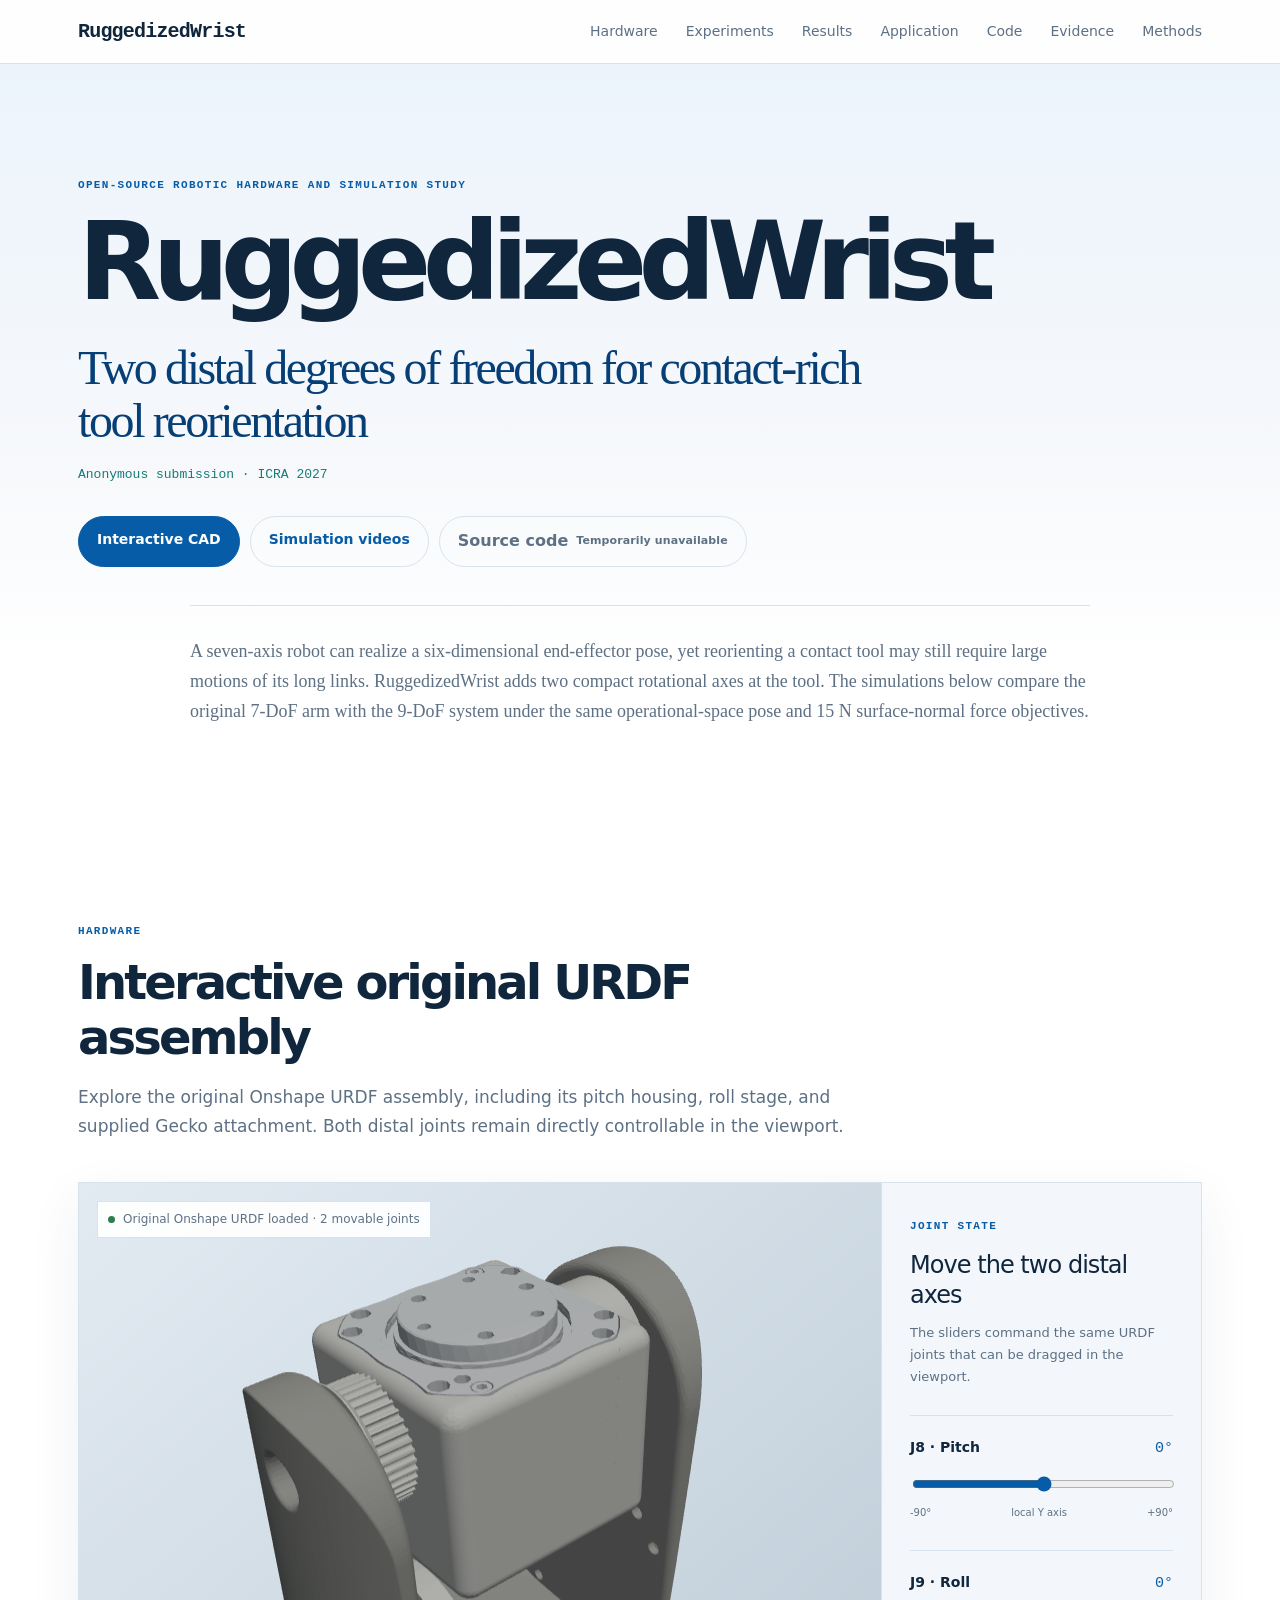
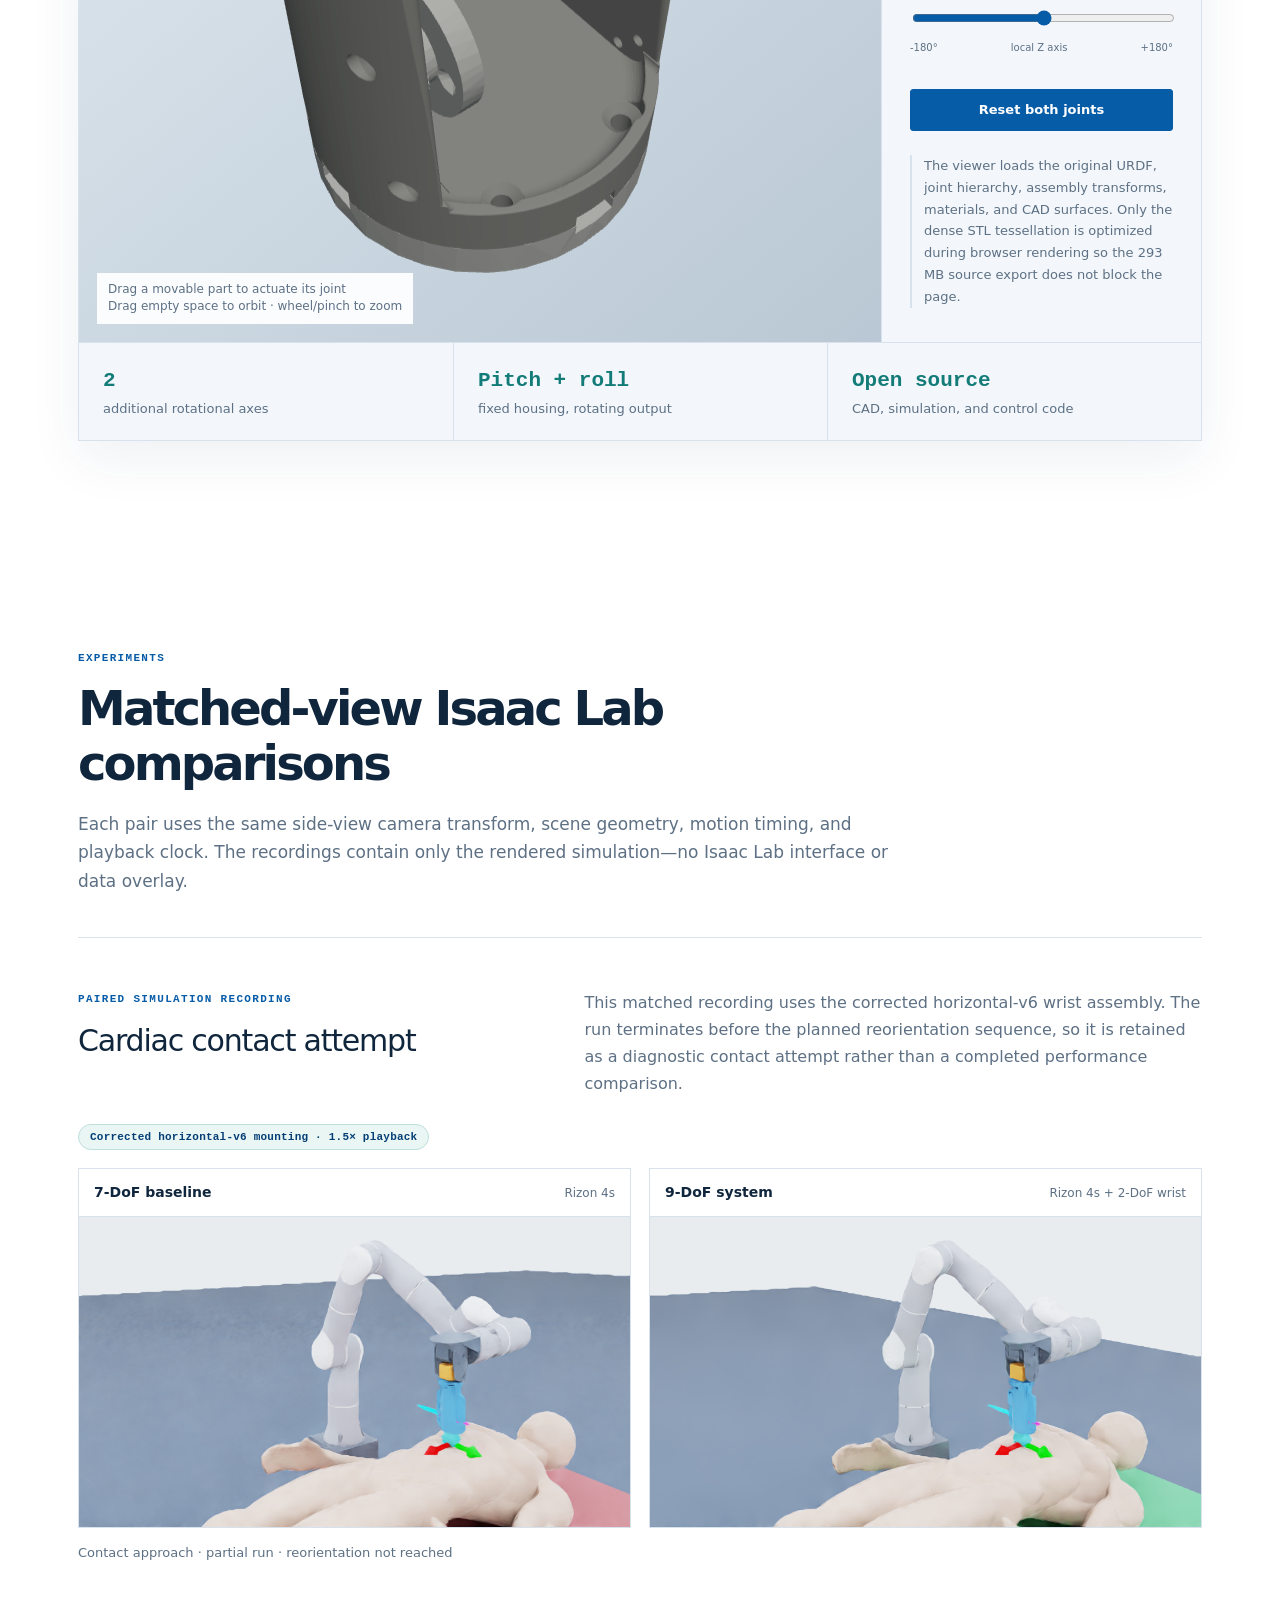
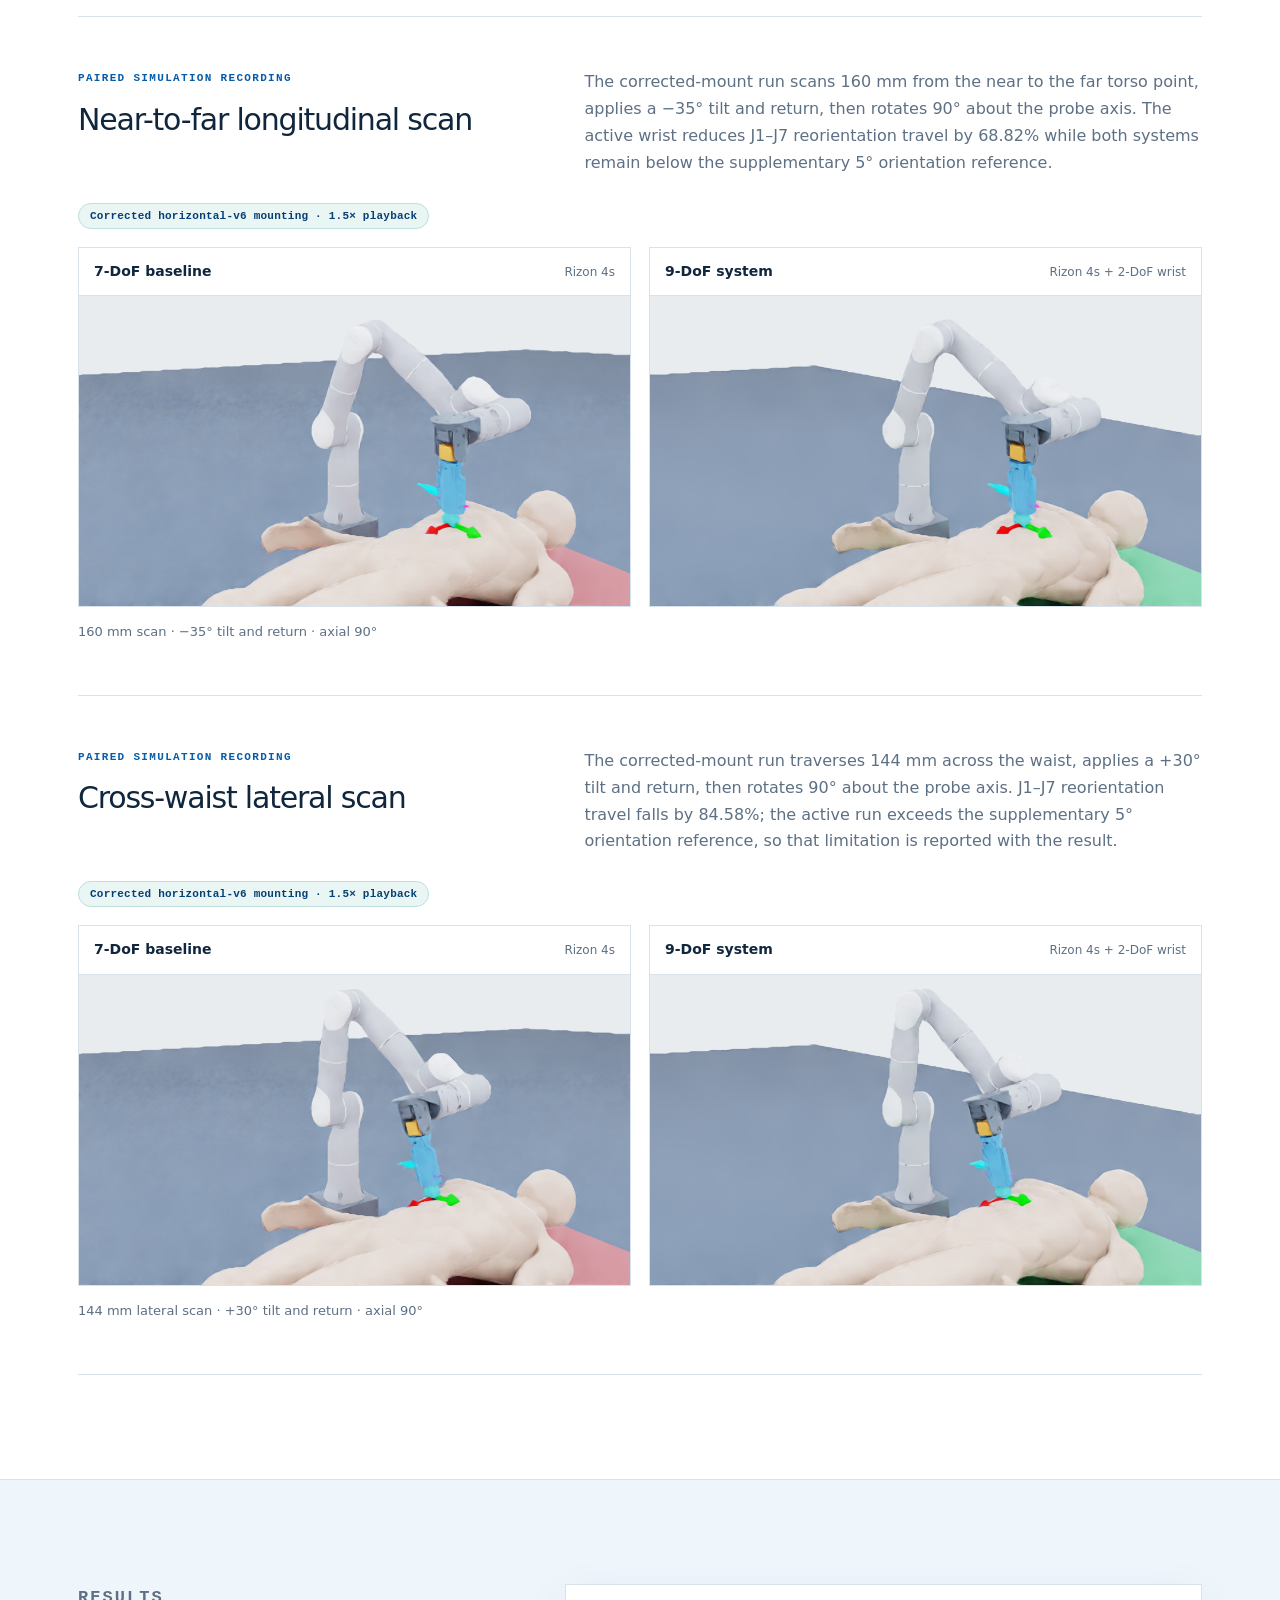
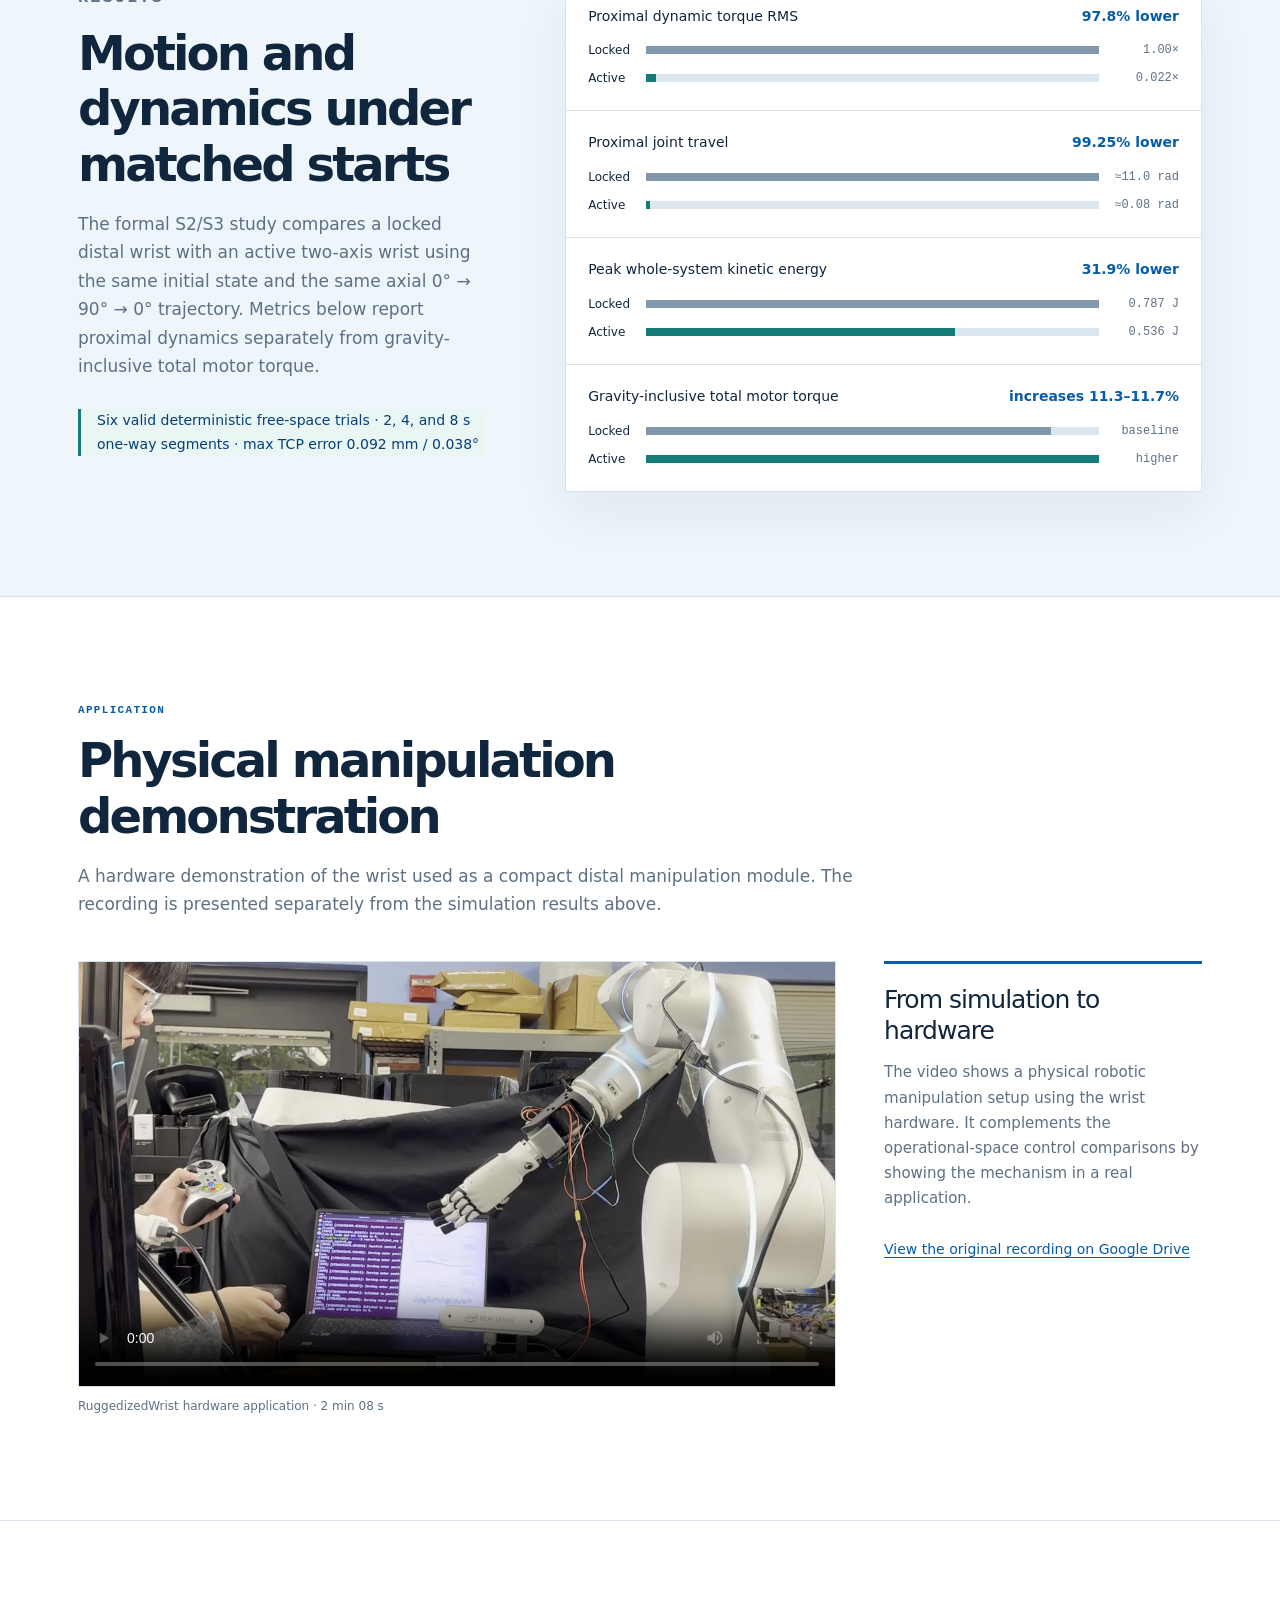
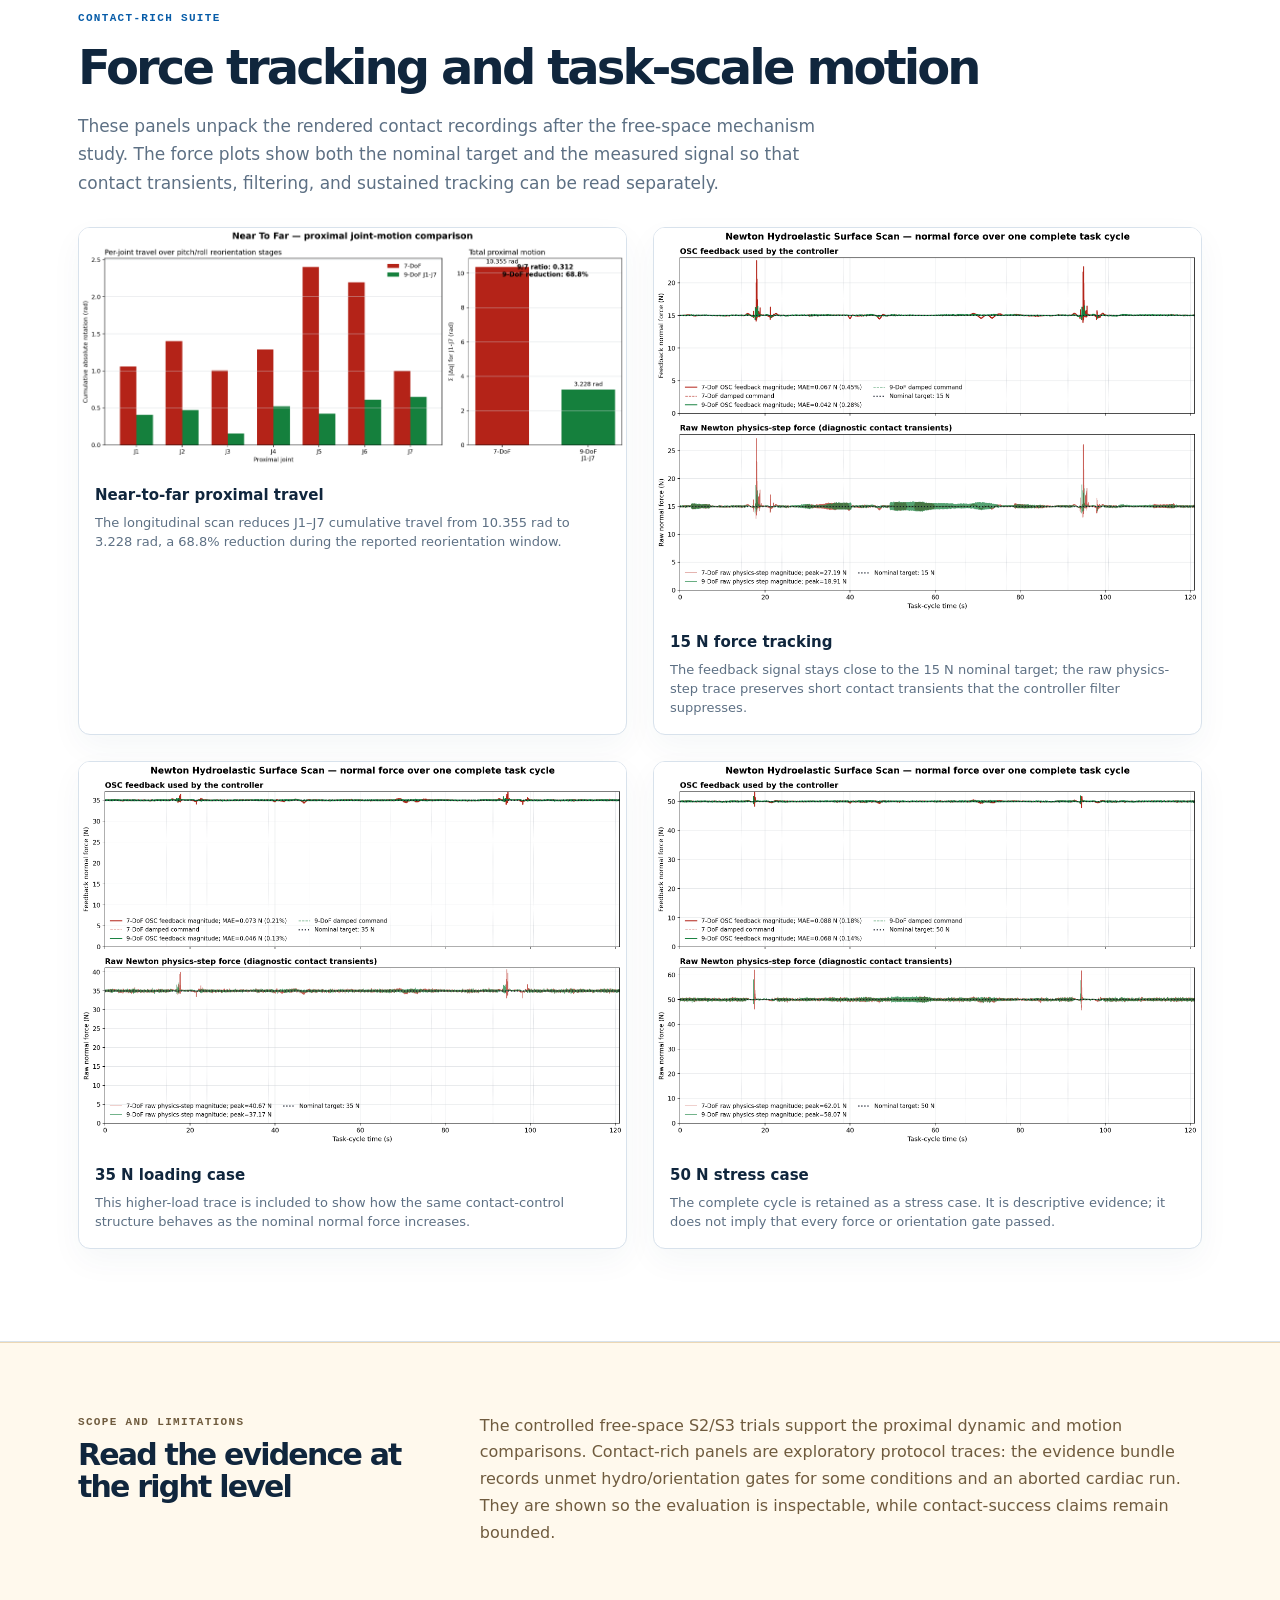
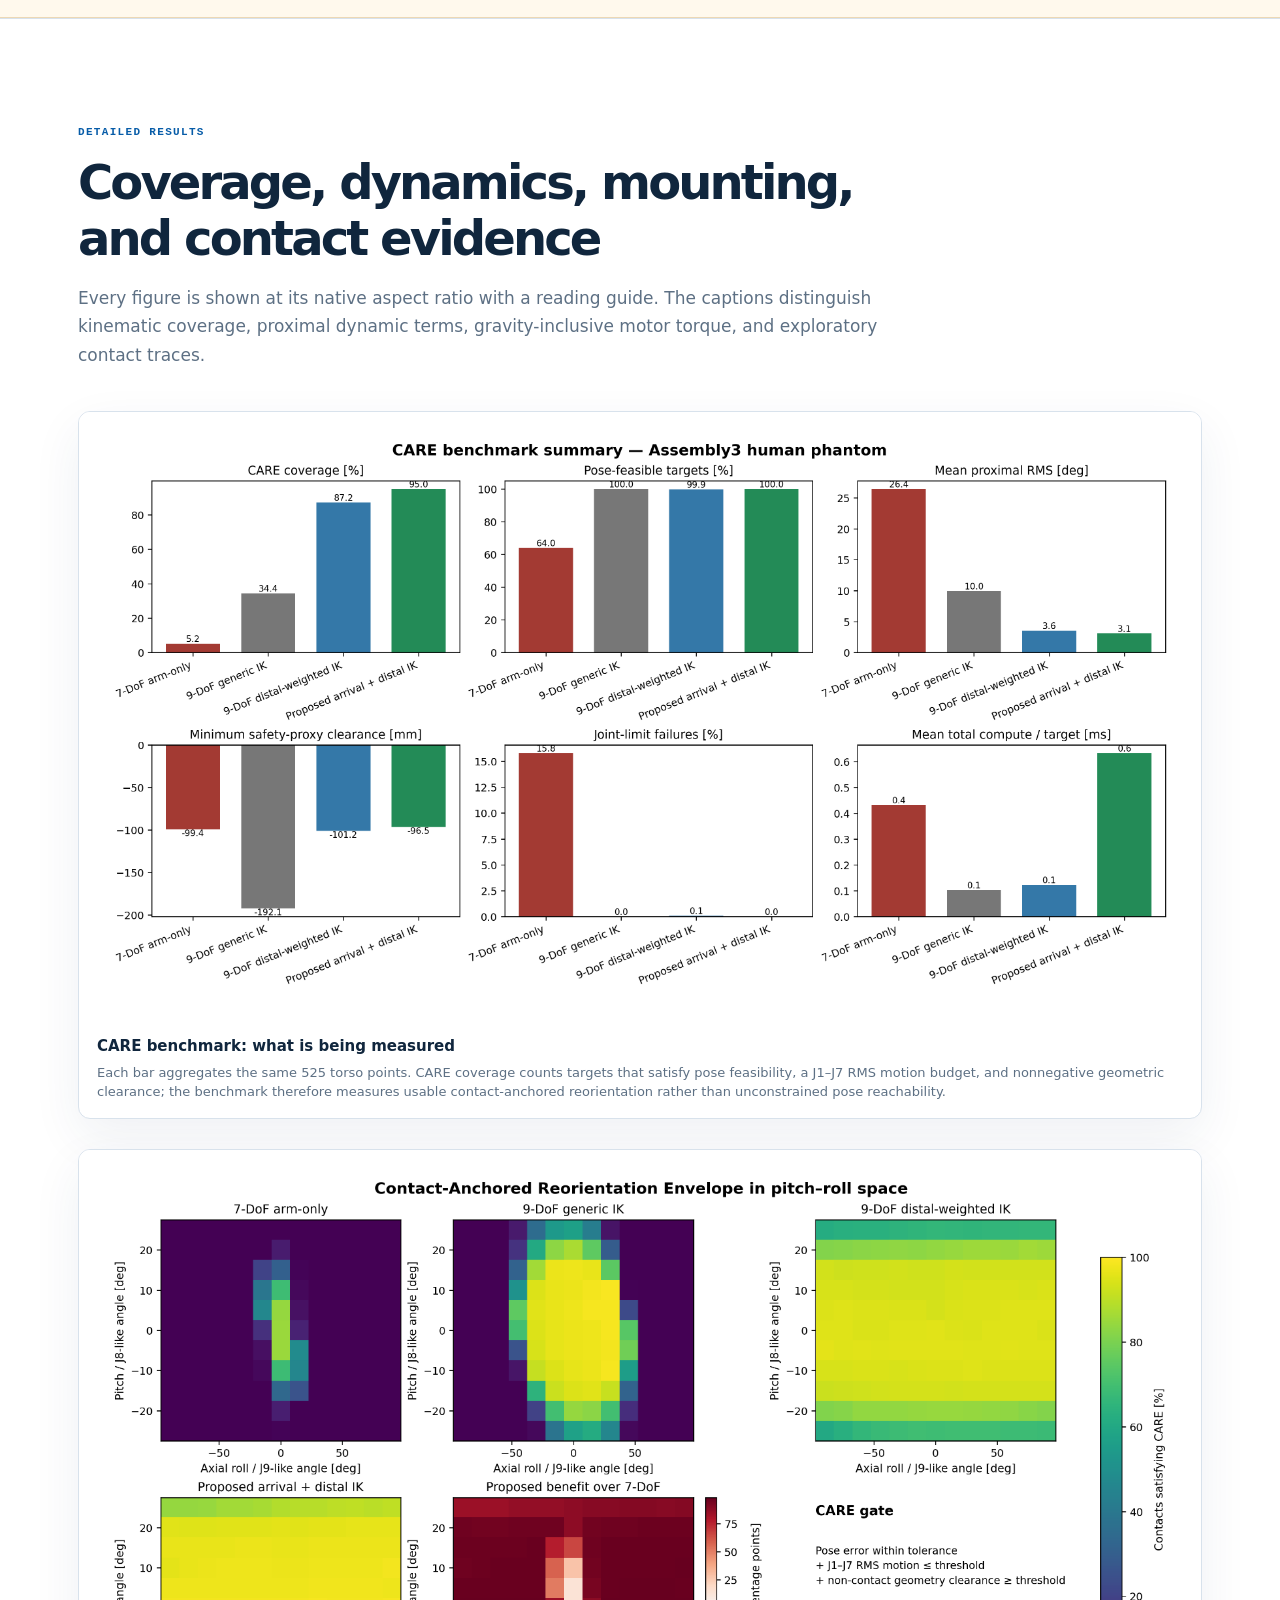
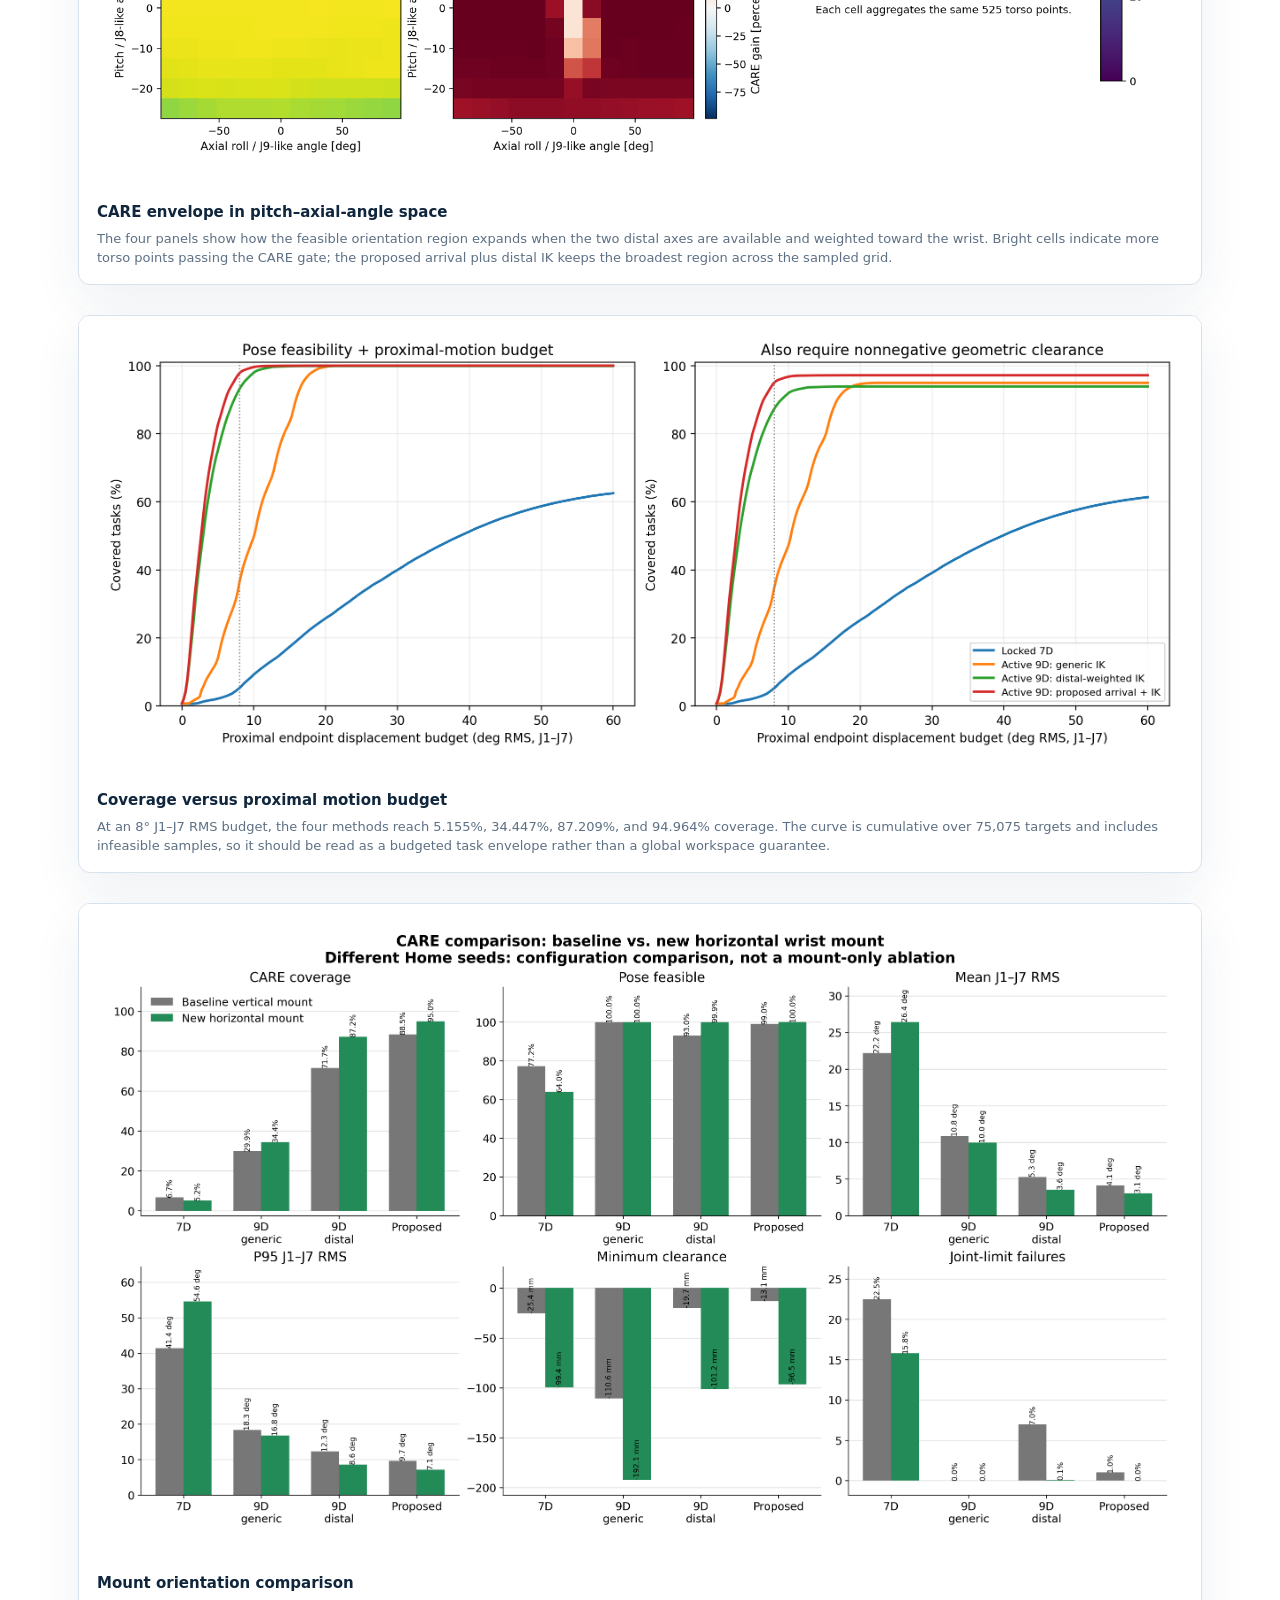
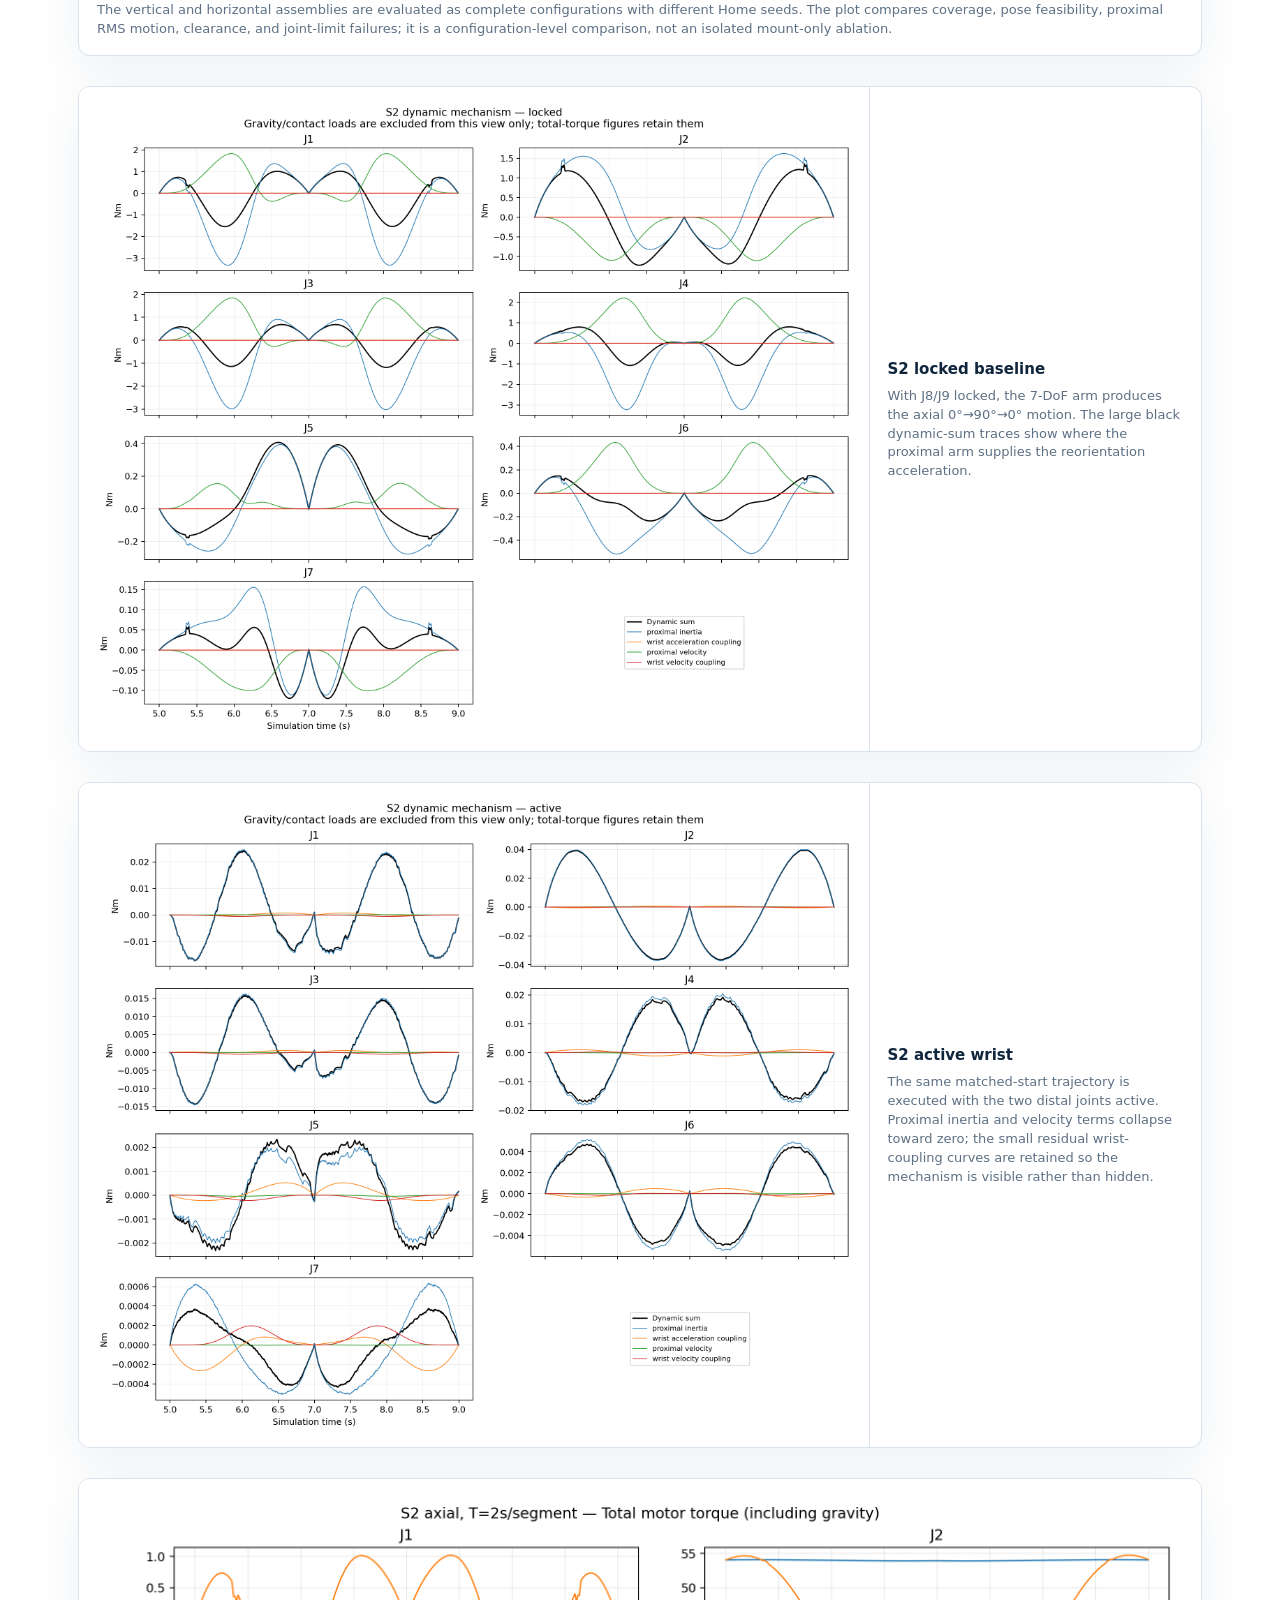
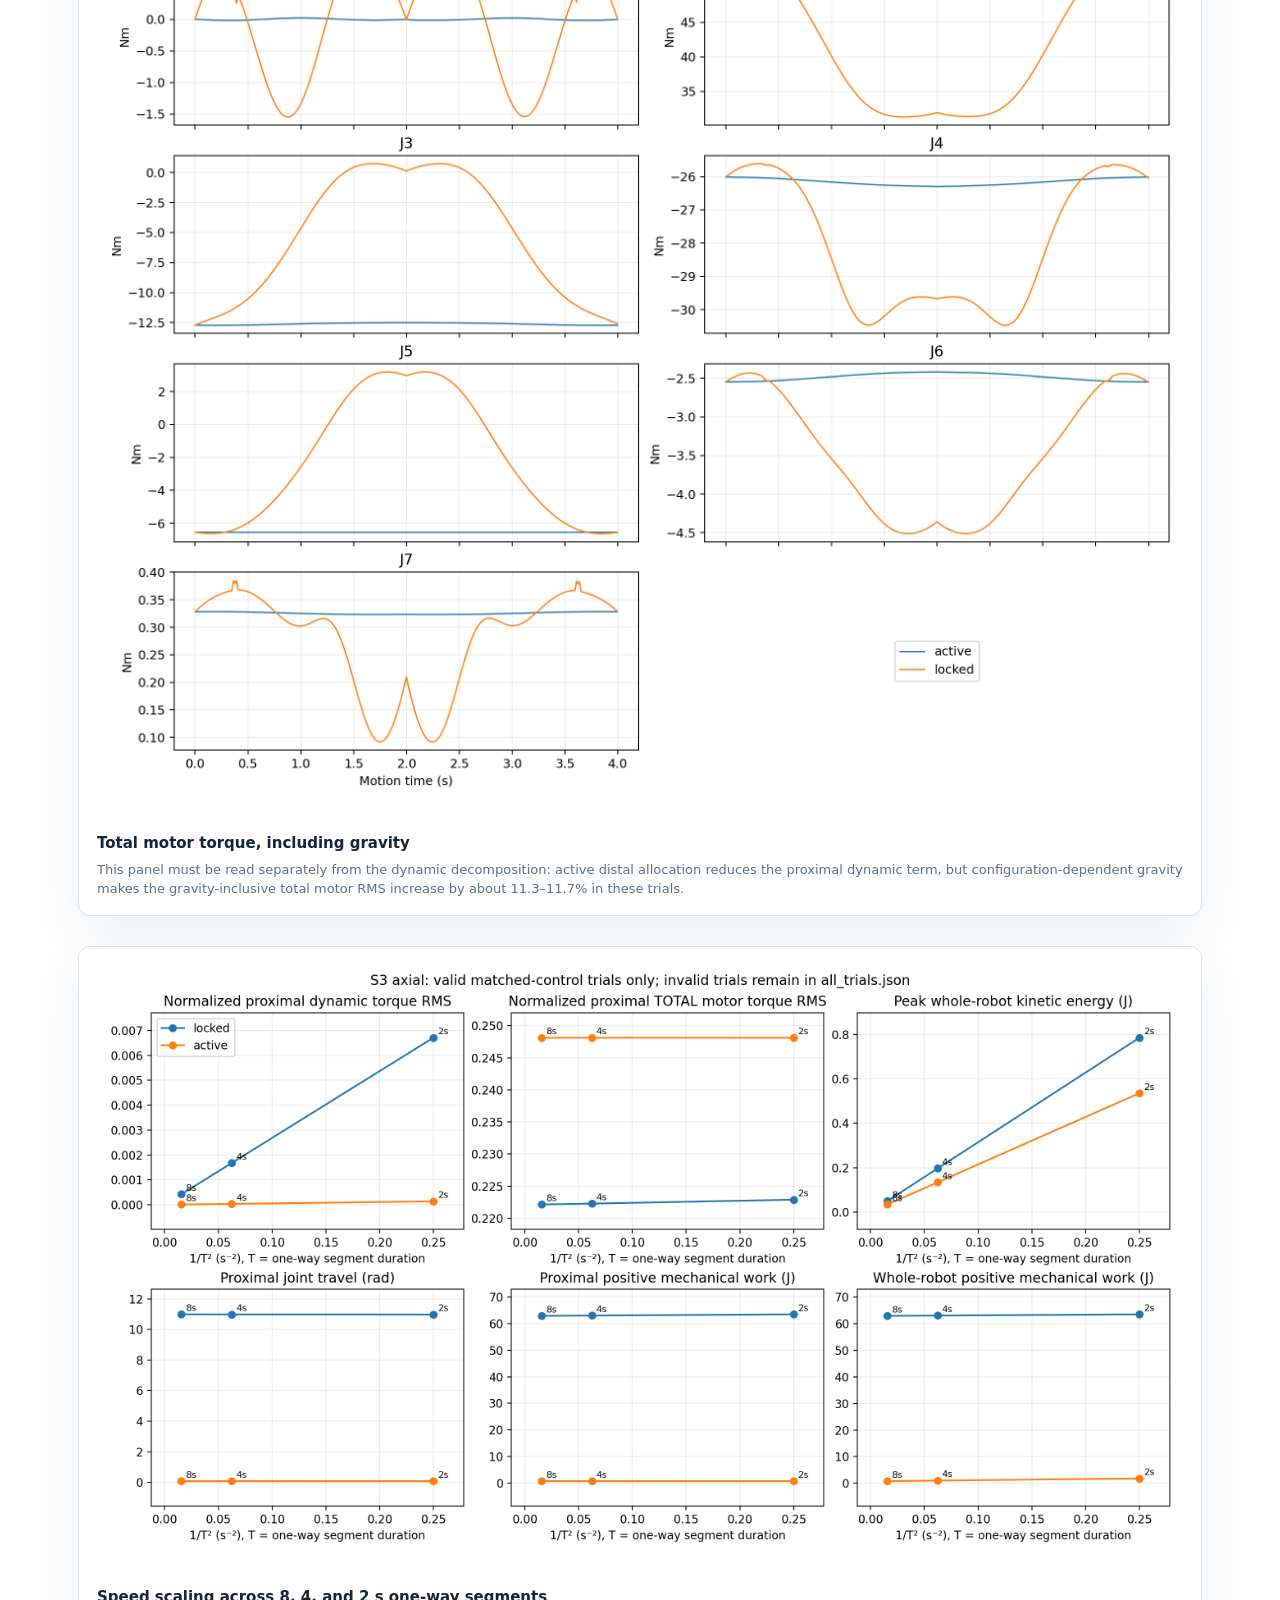
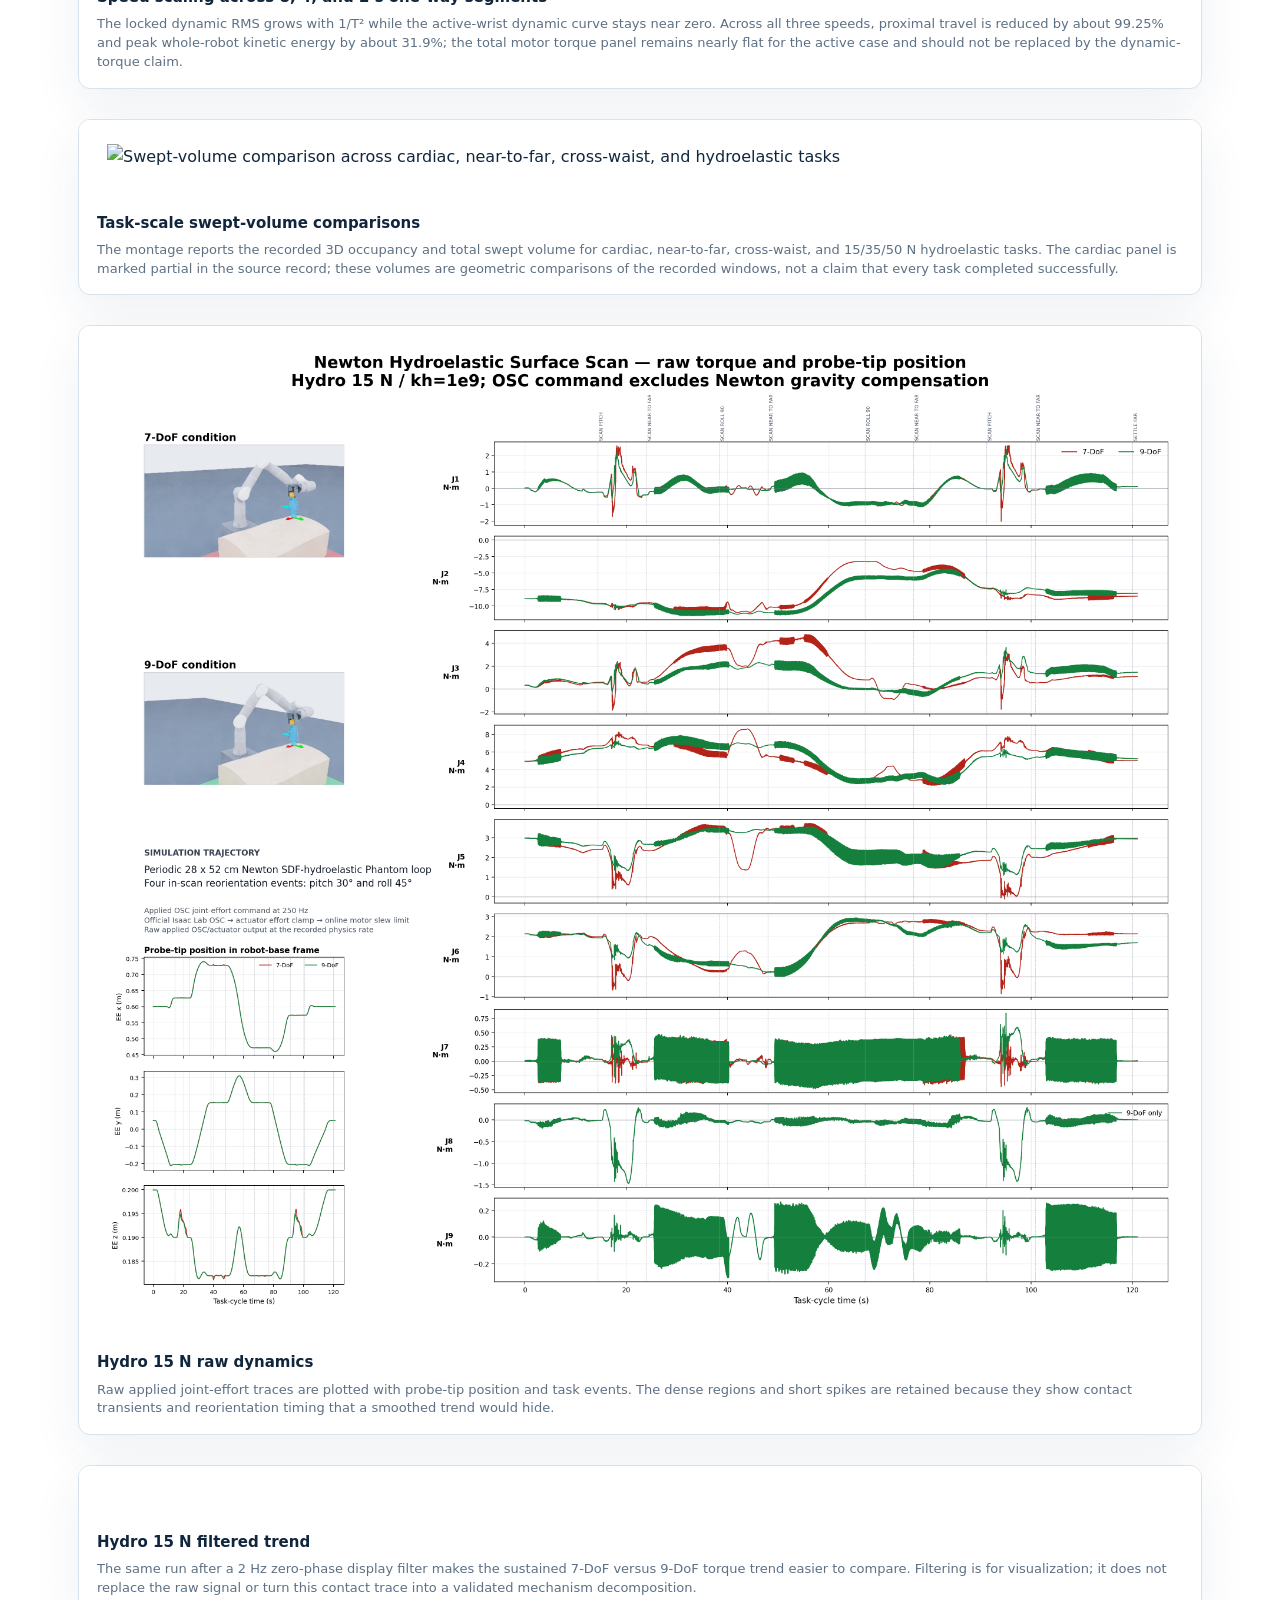
==== index.html @ 4b539057 "Anonymize review site assets and links" ====
<!DOCTYPE html><html lang="en"><head><meta charSet="utf-8"/><meta name="viewport" content="width=device-width, initial-scale=1"/><link rel="stylesheet" href="/_next/static/chunks/14d9cvodceqxo.css" data-precedence="next"/><link rel="stylesheet" href="/assets/anonymous.css?v=20260916-anon1"/><script src="/_next/static/chunks/turbopack-1tgm-5axp195g.js?v=20260912-standalone1" defer=""></script><script src="/_next/static/chunks/240s5a6-rup44.js?v=20260912-standalone1" defer=""></script><script src="/_next/static/chunks/2dsm156jex-1e.js?v=20260912-standalone1" defer=""></script><script src="/assets/urdf-element.js?v=20260912-standalone1" defer=""></script><title>RuggedizedWrist — Distal redundancy for contact-rich reorientation</title><meta name="description" content="Anonymous project page for a two-axis robotic wrist evaluated in contact-rich simulation tasks."/><meta property="og:title" content="RuggedizedWrist"/><meta property="og:description" content="A two-axis distal wrist that reallocates local reorientation away from the proximal arm."/><meta name="twitter:card" content="summary"/><meta name="twitter:title" content="RuggedizedWrist"/><meta name="twitter:description" content="A two-axis distal wrist that reallocates local reorientation away from the proximal arm."/><link rel="icon" href="/favicon.ico?favicon.3755p-vfswsm8.ico" sizes="64x64" type="image/x-icon"/><link rel="icon" href="/icon.png?icon.1s8coz6bxu5p_.png" sizes="512x512" type="image/png"/><link rel="apple-touch-icon" href="/apple-icon.png?apple-icon.3t5emei0vw-fw.png" sizes="180x180" type="image/png"/></head><body><main><nav class="site-nav" aria-label="Primary navigation"><a class="site-name" href="#top">RuggedizedWrist</a><div><a href="#hardware">Hardware</a><a href="#experiments">Experiments</a><a href="#results">Results</a><a href="#application">Application</a><a href="#source">Code</a></div></nav><header class="hero container" id="top"><p class="venue">Open-source robotic hardware and simulation study</p><h1>RuggedizedWrist</h1><h2>Two distal degrees of freedom for contact-rich tool reorientation</h2><p class="affiliation">Anonymous submission · ICRA 2027</p><div class="hero-links"><a href="#hardware">Interactive CAD</a><a href="#experiments">Simulation videos</a><span class="temporarily-unavailable" aria-disabled="true">Source code <small>Temporarily unavailable</small></span></div><p class="abstract">A seven-axis robot can realize a six-dimensional end-effector pose, yet reorienting a contact tool may still require large motions of its long links. RuggedizedWrist adds two compact rotational axes at the tool. The simulations below compare the original 7-DoF arm with the 9-DoF system under the same operational-space pose and 15 N surface-normal force objectives.</p></header><section class="section container" id="hardware"><div class="section-heading"><p class="section-kicker">Hardware</p><h2>Interactive original URDF assembly</h2><p>Explore the original Onshape URDF assembly, including its pitch housing, roll stage, and supplied Gecko attachment. Both distal joints remain directly controllable in the viewport.</p></div><div class="model-panel"><div class="urdf-viewer"><div class="urdf-canvas"><urdf-manipulator data-urdf="/models/urdf/ruggedized-wrist.urdf?v=20260912-original1" up="+Z" ambient-color="#b7c0c7" highlight-color="#8c1515" auto-redraw="" aria-label="Interactive URDF model of the two-axis RuggedizedWrist with Gecko output attachment"></urdf-manipulator><div class="viewer-status " role="status"><span></span>Loading interactive wrist model…</div><div class="viewer-help"><span>Drag a movable part to actuate its joint</span><span>Drag empty space to orbit · wheel/pinch to zoom</span></div></div><aside class="joint-panel" aria-label="URDF joint controls"><div class="joint-panel-heading"><p class="section-kicker">Joint state</p><h3>Move the two distal axes</h3><p>The sliders command the same URDF joints that can be dragged in the viewport.</p></div><label class="joint-control "><span class="joint-control-title"><strong>J8 · Pitch</strong><output>0<!-- -->°</output></span><input type="range" min="-90" max="90" step="1" aria-label="J8 · Pitch angle" value="0"/><span class="joint-scale"><span>-90<!-- -->°</span><span>local Y axis</span><span>+<!-- -->90<!-- -->°</span></span></label><label class="joint-control "><span class="joint-control-title"><strong>J9 · Roll</strong><output>0<!-- -->°</output></span><input type="range" min="-180" max="180" step="1" aria-label="J9 · Roll angle" value="0"/><span class="joint-scale"><span>-180<!-- -->°</span><span>local Z axis</span><span>+<!-- -->180<!-- -->°</span></span></label><button type="button" class="reset-joints">Reset both joints</button><p class="urdf-note">The viewer loads the original URDF, joint hierarchy, assembly transforms, materials, and CAD surfaces. Only the dense STL tessellation is optimized during browser rendering so the 293 MB source export does not block the page.</p></aside></div><div class="model-notes"><div><strong>2</strong><span>additional rotational axes</span></div><div><strong>Pitch + roll</strong><span>fixed housing, rotating output</span></div><div><strong>Open source</strong><span>CAD, simulation, and control code</span></div></div></div></section><section class="section container" id="experiments"><div class="section-heading"><p class="section-kicker">Experiments</p><h2>Matched-view Isaac Lab comparisons</h2><p>Each pair uses the same side-view camera transform, scene geometry, motion timing, and playback clock. The recordings contain only the rendered simulation—no Isaac Lab interface or data overlay.</p></div><div class="demo-list"><article class="demo"><div class="demo-heading"><div><p class="section-kicker">Paired simulation recording</p><h3>Cardiac contact attempt</h3></div><p>This matched recording uses the corrected horizontal-v6 wrist assembly. The run terminates before the planned reorientation sequence, so it is retained as a diagnostic contact attempt rather than a completed performance comparison.</p></div><div class="video-pair" data-sync-group="cardiac" aria-label="Cardiac contact attempt: synchronized 7-DoF and 9-DoF recordings"><figure><figcaption><strong>7-DoF baseline</strong><span>Rizon 4s</span></figcaption><img src="/media/results/mount-v6/posters/cardiac-7dof.png" alt="Cardiac contact attempt, 7-DoF baseline using the corrected horizontal-v6 mount" width="768" height="432" decoding="async"/></figure><figure><figcaption><strong>9-DoF system</strong><span>Rizon 4s + 2-DoF wrist</span></figcaption><img src="/media/results/mount-v6/posters/cardiac-9dof.png" alt="Cardiac contact attempt, 9-DoF augmented system using the corrected horizontal-v6 mount" width="768" height="432" decoding="async"/></figure></div><p class="phase-line">Contact approach · partial run · reorientation not reached</p></article><article class="demo"><div class="demo-heading"><div><p class="section-kicker">Paired simulation recording</p><h3>Near-to-far longitudinal scan</h3></div><p>The corrected-mount run scans 160 mm from the near to the far torso point, applies a −35° tilt and return, then rotates 90° about the probe axis. The active wrist reduces J1–J7 reorientation travel by 68.82% while both systems remain below the supplementary 5° orientation reference.</p></div><div class="video-pair" data-sync-group="longitudinal" aria-label="Near-to-far longitudinal scan: synchronized 7-DoF and 9-DoF recordings"><figure><figcaption><strong>7-DoF baseline</strong><span>Rizon 4s</span></figcaption><img src="/media/results/mount-v6/posters/near-to-far-7dof.png" alt="Near-to-far longitudinal scan, 7-DoF baseline using the corrected horizontal-v6 mount" width="768" height="432" decoding="async"/></figure><figure><figcaption><strong>9-DoF system</strong><span>Rizon 4s + 2-DoF wrist</span></figcaption><img src="/media/results/mount-v6/posters/near-to-far-9dof.png" alt="Near-to-far longitudinal scan, 9-DoF augmented system using the corrected horizontal-v6 mount" width="768" height="432" decoding="async"/></figure></div><p class="phase-line">160 mm scan · −35° tilt and return · axial 90°</p></article><article class="demo"><div class="demo-heading"><div><p class="section-kicker">Paired simulation recording</p><h3>Cross-waist lateral scan</h3></div><p>The corrected-mount run traverses 144 mm across the waist, applies a +30° tilt and return, then rotates 90° about the probe axis. J1–J7 reorientation travel falls by 84.58%; the active run exceeds the supplementary 5° orientation reference, so that limitation is reported with the result.</p></div><div class="video-pair" data-sync-group="waist" aria-label="Cross-waist lateral scan: synchronized 7-DoF and 9-DoF recordings"><figure><figcaption><strong>7-DoF baseline</strong><span>Rizon 4s</span></figcaption><img src="/media/results/mount-v6/posters/cross-waist-7dof.png" alt="Cross-waist lateral scan, 7-DoF baseline using the corrected horizontal-v6 mount" width="768" height="432" decoding="async"/></figure><figure><figcaption><strong>9-DoF system</strong><span>Rizon 4s + 2-DoF wrist</span></figcaption><img src="/media/results/mount-v6/posters/cross-waist-9dof.png" alt="Cross-waist lateral scan, 9-DoF augmented system using the corrected horizontal-v6 mount" width="768" height="432" decoding="async"/></figure></div><p class="phase-line">144 mm lateral scan · +30° tilt and return · axial 90°</p></article></div></section><section class="section results" id="results"><div class="container results-grid"><div class="results-copy"><p class="section-kicker">Results</p><h2>Motion and dynamics under matched starts</h2><p>The formal S2/S3 study compares a locked distal wrist with an active two-axis wrist using the same initial state and the same axial 0° → 90° → 0° trajectory. Metrics below report proximal dynamics separately from gravity-inclusive total motor torque.</p><p class="control-note">Six valid deterministic free-space trials · 2, 4, and 8 s one-way segments · max TCP error 0.092 mm / 0.038°</p></div><div class="metrics"><div class="metric-row"><div class="metric-title"><span>Proximal dynamic torque RMS</span><strong>97.8% lower</strong></div><div class="metric-value"><span>Locked</span><div class="track"><i style="width:100%"></i></div><code>1.00×</code></div><div class="metric-value nine"><span>Active</span><div class="track"><i style="width:2.2%"></i></div><code>0.022×</code></div></div><div class="metric-row"><div class="metric-title"><span>Proximal joint travel</span><strong>99.25% lower</strong></div><div class="metric-value"><span>Locked</span><div class="track"><i style="width:100%"></i></div><code>≈11.0 rad</code></div><div class="metric-value nine"><span>Active</span><div class="track"><i style="width:0.75%"></i></div><code>≈0.08 rad</code></div></div><div class="metric-row"><div class="metric-title"><span>Peak whole-system kinetic energy</span><strong>31.9% lower</strong></div><div class="metric-value"><span>Locked</span><div class="track"><i style="width:100%"></i></div><code>0.787 J</code></div><div class="metric-value nine"><span>Active</span><div class="track"><i style="width:68.1%"></i></div><code>0.536 J</code></div></div><div class="metric-row"><div class="metric-title"><span>Gravity-inclusive total motor torque</span><strong>increases 11.3–11.7%</strong></div><div class="metric-value"><span>Locked</span><div class="track"><i style="width:89.5%"></i></div><code>baseline</code></div><div class="metric-value nine"><span>Active</span><div class="track"><i style="width:100%"></i></div><code>higher</code></div></div></div></div></section><section class="section application" id="application"><div class="container"><div class="section-heading"><p class="section-kicker">Application</p><h2>Physical manipulation demonstration</h2><p>A hardware demonstration of the wrist used as a compact distal manipulation module. The recording is presented separately from the simulation results above.</p></div><div class="application-layout"><figure class="application-media"><video controls="" playsInline="" preload="metadata" poster="/media/ruggedized-wrist-application-poster.jpg"><source src="/media/ruggedized-wrist-application.mp4" type="video/mp4"/></video><figcaption>RuggedizedWrist hardware application · 2 min 08 s</figcaption></figure><div class="application-copy"><h3>From simulation to hardware</h3><p>The video shows a physical robotic manipulation setup using the wrist hardware. It complements the operational-space control comparisons by showing the mechanism in a real application.</p><a href="https://drive.google.com/file/d/1ErciZE59tnva1U0F0sPOjzRsFowtu8QP/view?usp=sharing" target="_blank" rel="noreferrer">View the original recording on Google Drive</a></div></div></div></section><section class="section evidence" id="evidence"><div class="container"><div class="section-heading"><p class="section-kicker">Evidence library</p><h2>Mount variants, coverage, and new dynamics</h2><p>The selected panels below make the evidence trail readable without exposing author identity. They include the revised horizontal mount comparison, the CARE envelope, matched-start dynamics, and force traces from the contact scans.</p></div><div class="evidence-grid"><figure class="evidence-card evidence-wide"><img src="/media/results/mount-comparison.png" alt="CARE comparison of baseline vertical and new horizontal wrist mounts" loading="lazy"/><figcaption><strong>Mount comparison</strong><span>Baseline vertical vs. revised horizontal assembly; configuration comparison is reported as such.</span></figcaption></figure><figure class="evidence-card"><img src="/media/results/care-heatmap.png" alt="Contact-Anchored Reorientation Envelope heatmap" loading="lazy"/><figcaption><strong>CARE envelope</strong><span>Distal-weighted and arrival-aware strategies broaden the sampled feasible region.</span></figcaption></figure><figure class="evidence-card"><img src="/media/results/care-coverage.png" alt="CARE coverage as a function of proximal motion budget" loading="lazy"/><figcaption><strong>Coverage vs. motion budget</strong><span>8° budget coverage: 5.155%, 34.447%, 87.209%, and 94.964% across the four methods.</span></figcaption></figure><figure class="evidence-card"><img src="/media/results/s2-active.png" alt="Active-wrist dynamic torque decomposition" loading="lazy"/><figcaption><strong>S2 mechanism</strong><span>Signed proximal dynamic contributions with the distal wrist active.</span></figcaption></figure><figure class="evidence-card"><img src="/media/results/s3-speed.png" alt="S3 speed scaling comparison" loading="lazy"/><figcaption><strong>S3 speed scaling</strong><span>Dynamic torque falls with distal allocation while total motor torque remains a separate quantity.</span></figcaption></figure><figure class="evidence-card"><img src="/media/results/hydro15-force.png" alt="15 N hydroelastic force trace" loading="lazy"/><figcaption><strong>Contact scan trace</strong><span>Representative 15 N hydroelastic force trace; contact-task limitations remain documented.</span></figcaption></figure></div><div class="evidence-links"><a href="#methods">Evaluation protocol</a><a href="#methods">Measurement definitions</a><a href="#methods">Limitations</a></div></div></section><footer id="source"><div class="container footer-grid"><div class="contributors" id="contributors"><h2>Anonymous release</h2><p>Names, affiliations, and personal links are intentionally withheld for double-blind review. The page presents the artifact, evaluation protocol, and evidence only.</p></div><div class="source"><h2>Open-source resources</h2><ul class="source-links"><li><span>Code and simulation</span><span class="temporarily-unavailable" aria-disabled="true">Temporarily unavailable <small>during double-blind review</small></span></li><li><span>Mechanical design</span><span class="temporarily-unavailable" aria-disabled="true">Temporarily unavailable <small>during double-blind review</small></span></li></ul><p>CAD, Isaac Lab OSC experiments, evaluation data, and website.</p></div></div><div class="container footer-bottom"><span>RuggedizedWrist</span><span>Anonymous research project · 2026</span></div></footer></main><script src="/assets/site.js?v=20260916-anon1" defer=""></script></body></html>
---- _next/static/chunks/14d9cvodceqxo.css ----
:root{--cardinal:#8c1515;--cardinal-dark:#65100f;--ink:#202124;--muted:#60656b;--line:#d9dde1;--soft:#f5f6f7;--navy:#27364a;--white:#fff;--max-width:1160px}*{box-sizing:border-box}html{scroll-behavior:smooth}body{background:var(--white);color:var(--ink);margin:0;font-family:Arial,Helvetica,sans-serif;font-size:16px;line-height:1.6}a{color:inherit;text-decoration:none}a:hover,a:focus-visible{color:var(--cardinal)}.container{max-width:var(--max-width);margin:0 auto;padding-left:28px;padding-right:28px}.site-nav{border-bottom:1px solid var(--line);height:64px;padding:0 max(28px, calc((100vw - var(--max-width)) / 2 + 28px));z-index:20;background:#fffffff5;justify-content:space-between;align-items:center;display:flex;position:sticky;top:0}.site-nav .site-name{color:var(--ink);font-family:Georgia,Times New Roman,serif;font-size:20px;font-weight:700}.site-nav>div{gap:28px;display:flex}.site-nav>div a{color:#454a50;font-size:14px}.hero{text-align:center;padding-top:88px;padding-bottom:78px}.venue,.section-kicker{color:var(--cardinal);letter-spacing:.08em;text-transform:uppercase;margin:0 0 14px;font-size:13px;font-weight:700}.hero h1,.hero h2,.section h2,.demo h3,footer h2{font-family:Georgia,Times New Roman,serif}.hero h1{color:var(--cardinal-dark);letter-spacing:-.045em;margin:0;font-size:clamp(52px,8vw,88px);line-height:1}.hero h2{max-width:830px;margin:22px auto 14px;font-size:clamp(22px,3vw,34px);font-weight:400;line-height:1.3}.affiliation{color:var(--muted);margin:0}.hero-links{flex-wrap:wrap;justify-content:center;gap:12px;margin:30px 0 38px;display:flex}.hero-links a{background:var(--navy);border:1px solid var(--navy);color:var(--white);border-radius:3px;padding:9px 16px;font-size:14px}.hero-links a:hover,.hero-links a:focus-visible{background:var(--cardinal);border-color:var(--cardinal);color:var(--white)}.abstract{border-top:1px solid var(--line);text-align:left;max-width:920px;margin:0 auto;padding-top:34px;font-family:Georgia,Times New Roman,serif;font-size:19px}.section{padding-top:88px;padding-bottom:88px}.section-heading{max-width:820px;margin-bottom:42px}.section-heading h2,.rationale h2,.results h2{margin:0 0 18px;font-size:clamp(32px,4vw,48px);font-weight:400;line-height:1.15}.section-heading>p:last-child,.rationale-copy,.results-copy>p{color:var(--muted);font-size:17px}.model-panel{border:1px solid var(--line);background:var(--soft)}.urdf-viewer{grid-template-columns:minmax(0,1fr) 320px;min-height:620px;display:grid}.urdf-canvas{background:linear-gradient(#f8f9fa,#e9ecef);min-height:620px;position:relative;overflow:hidden}urdf-manipulator{touch-action:none;width:100%;height:100%;min-height:620px;display:block}urdf-manipulator canvas{cursor:grab;display:block}urdf-manipulator canvas:active{cursor:grabbing}.viewer-status{border:1px solid var(--line);color:var(--muted);pointer-events:none;background:#ffffffeb;align-items:center;gap:8px;padding:7px 10px;font-size:12px;display:flex;position:absolute;top:18px;left:18px}.viewer-status>span{background:#a5a9ae;border-radius:50%;width:7px;height:7px}.viewer-status.ready>span{background:#2f7d4a}.viewer-help{color:var(--muted);pointer-events:none;background:#ffffffeb;flex-direction:column;padding:8px 11px;font-size:12px;line-height:1.45;display:flex;position:absolute;bottom:18px;left:18px}.joint-panel{background:var(--white);border-left:1px solid var(--line);padding:34px 28px}.joint-panel-heading h3{margin:0 0 12px;font-family:Georgia,Times New Roman,serif;font-size:24px;font-weight:400;line-height:1.25}.joint-panel-heading>p:last-child,.urdf-note{color:var(--muted);margin:0;font-size:13px}.joint-control{border-top:1px solid var(--line);margin-top:28px;padding-top:20px;display:block}.joint-control.active{border-top-color:var(--cardinal)}.joint-control-title,.joint-scale{justify-content:space-between;display:flex}.joint-control-title{align-items:baseline;margin-bottom:12px}.joint-control-title strong{font-size:14px}.joint-control-title output{color:var(--cardinal);font-family:ui-monospace,SFMono-Regular,Menlo,monospace;font-size:15px}.joint-control input{accent-color:var(--cardinal);cursor:ew-resize;width:100%}.joint-scale{color:var(--muted);margin-top:5px;font-size:10px}.reset-joints{background:var(--navy);border:1px solid var(--navy);color:var(--white);cursor:pointer;font:inherit;border-radius:3px;width:100%;margin-top:32px;padding:9px 13px;font-size:13px}.reset-joints:hover,.reset-joints:focus-visible{background:var(--cardinal);border-color:var(--cardinal)}.urdf-note{border-left:2px solid var(--line);margin-top:24px;padding-left:12px}.model-notes{background:var(--white);border-top:1px solid var(--line);grid-template-columns:repeat(3,1fr);display:grid}.model-notes>div{flex-direction:column;padding:20px 24px;display:flex}.model-notes>div+div{border-left:1px solid var(--line)}.model-notes strong{font-family:Georgia,Times New Roman,serif;font-size:21px}.model-notes span{color:var(--muted);font-size:13px}.rationale,.results{background:var(--soft);border-bottom:1px solid var(--line);border-top:1px solid var(--line)}.rationale-grid,.results-grid{grid-template-columns:.8fr 1.2fr;gap:80px;display:grid}.rationale-copy p{margin-top:0}.rationale-copy ul{color:var(--ink);margin:28px 0 0;padding-left:22px}.rationale-copy li+li{margin-top:8px}.demo-list{border-top:1px solid var(--line)}.demo{border-bottom:1px solid var(--line);padding:52px 0}.demo-heading{grid-template-columns:.85fr 1.15fr;gap:50px;margin-bottom:26px;display:grid}.demo-heading h3{margin:0;font-size:30px;font-weight:400;line-height:1.2}.demo-heading>p{color:var(--muted);margin:0}.video-pair{grid-template-columns:repeat(2,minmax(0,1fr));gap:18px;display:grid}.video-pair figure{background:#111;border:1px solid #c9cdd2;margin:0;overflow:hidden}.video-pair figcaption{background:var(--white);border-bottom:1px solid var(--line);justify-content:space-between;align-items:baseline;padding:12px 15px;display:flex}.video-pair figcaption strong{font-size:14px}.video-pair figcaption span{color:var(--muted);font-size:12px}.video-pair img{aspect-ratio:16/9;object-fit:cover;width:100%;display:block}.phase-line{color:var(--muted);margin:14px 0 0;font-size:13px}.results-grid{grid-template-columns:.78fr 1.22fr}.control-note{border-left:3px solid var(--cardinal);margin-top:28px;padding-left:16px;color:var(--ink)!important;font-size:14px!important}.metrics{background:var(--white);border:1px solid var(--line)}.metric-row{padding:20px 22px 22px}.metric-row+.metric-row{border-top:1px solid var(--line)}.metric-title{justify-content:space-between;margin-bottom:12px;font-size:14px;display:flex}.metric-title strong{color:var(--cardinal)}.metric-value{grid-template-columns:46px 1fr 68px;align-items:center;gap:12px;margin-top:8px;font-size:12px;display:grid}.metric-value code{color:var(--muted);text-align:right}.track{background:#e3e5e8;height:8px}.track i{background:#687382;height:100%;display:block}.metric-value.nine .track i{background:var(--cardinal)}.application{background:var(--white)}.application-layout{grid-template-columns:minmax(0,1.55fr) minmax(260px,.65fr);align-items:start;gap:48px;display:grid}.application-media{margin:0}.application-media video{aspect-ratio:16/9;border:1px solid var(--line);object-fit:cover;background:#111;width:100%;display:block}.application-media figcaption{color:var(--muted);margin-top:9px;font-size:12px}.application-copy{border-top:3px solid var(--cardinal);padding-top:20px}.application-copy h3{margin:0 0 14px;font-family:Georgia,Times New Roman,serif;font-size:25px;font-weight:400;line-height:1.25}.application-copy p{color:var(--muted);margin:0 0 24px;font-size:15px}.application-copy a{border-bottom:1px solid var(--cardinal);color:var(--cardinal);font-size:14px}footer{color:var(--white);background:#24282d;padding:70px 0 28px}.footer-grid{grid-template-columns:1fr 1fr;gap:90px;display:grid}footer h2{margin:0 0 18px;font-size:24px;font-weight:400}.contributors ul{grid-template-columns:repeat(4,minmax(0,1fr));gap:20px;margin:0;padding:0;list-style:none;display:grid}.source-links{border-top:1px solid #ffffff2e;border-bottom:1px solid #ffffff2e;margin:0;padding:0;list-style:none}.source-links li{justify-content:space-between;align-items:baseline;gap:18px;padding:11px 0;display:flex}.source-links li+li{border-top:1px solid #ffffff1f}.source-links span{color:#b8bdc3;font-size:12px}.source-links a{text-align:right;border-bottom:1px solid #ffffff80;font-size:13px}.contributors a{text-align:center;flex-direction:column;align-items:center;gap:10px;display:flex}.contributors img{object-fit:cover;border:1px solid #ffffff4d;border-radius:50%;width:88px;height:88px}.contributors span{font-size:13px;line-height:1.35}footer a:hover,footer a:focus-visible{color:#f0b7b5}.source p{color:#b8bdc3;margin:12px 0 0;font-size:13px}.footer-bottom{color:#aeb4ba;border-top:1px solid #ffffff2e;justify-content:space-between;margin-top:55px;padding-top:22px;font-size:12px;display:flex}@media (max-width:820px){.site-nav>div{gap:14px}.rationale-grid,.results-grid,.application-layout,.demo-heading,.footer-grid{grid-template-columns:1fr;gap:28px}.video-pair,.urdf-viewer{grid-template-columns:1fr}.urdf-canvas,urdf-manipulator{min-height:520px}.joint-panel{border-left:0;border-top:1px solid var(--line)}.model-notes{grid-template-columns:1fr}.model-notes>div+div{border-left:0;border-top:1px solid var(--line)}.contributors ul{grid-template-columns:repeat(2,minmax(0,1fr))}}@media (max-width:600px){.site-nav{height:auto;padding-top:13px;padding-bottom:13px}.site-nav>div a:not(:last-child){display:none}.hero{padding-top:60px}.section{padding-top:62px;padding-bottom:62px}.urdf-canvas,urdf-manipulator{min-height:430px}.metric-title,.video-pair figcaption{flex-direction:column;align-items:flex-start}}
---- assets/anonymous.css ----
:root{
  --page:#ffffff;
  --paper:#ffffff;
  --ink:#10263d;
  --muted:#5d7084;
  --faint:#eef3f8;
  --line:#d8e2ec;
  --blue:#075ca8;
  --blue-dark:#063f76;
  --teal:#147c78;
  --amber:#b96a16;
  --max-width:1180px;
}

html{scroll-behavior:smooth}
body{background:var(--page);color:var(--ink);font-family:Inter,ui-sans-serif,system-ui,-apple-system,"Segoe UI",sans-serif;line-height:1.68}
body:before{content:"";position:absolute;inset:0 0 auto;height:660px;z-index:-1;background:linear-gradient(180deg,#eaf3fb 0,#f6f8fb 68%,transparent 100%);pointer-events:none}
a{color:var(--blue)}
a:hover,a:focus-visible{color:var(--blue-dark)}
.site-nav{background:#ffffffea;border-bottom:1px solid var(--line);backdrop-filter:blur(14px)}
.site-nav .site-name{color:var(--ink);font-family:ui-monospace,SFMono-Regular,Menlo,monospace;letter-spacing:-.04em}
.site-nav>div a{color:var(--muted)}
.hero{text-align:left;padding-top:112px;padding-bottom:92px}
.hero .venue,.section-kicker{color:var(--blue);font-family:ui-monospace,SFMono-Regular,Menlo,monospace;letter-spacing:.12em;text-transform:uppercase;font-size:11px;font-weight:700}
.hero h1{color:var(--ink);font-family:ui-sans-serif,system-ui,sans-serif;font-size:clamp(54px,9vw,108px);letter-spacing:-.08em}
.hero h2{max-width:820px;margin:26px 0 16px;color:var(--blue-dark);font-size:clamp(26px,4vw,48px);letter-spacing:-.05em;line-height:1.1}
.affiliation{color:var(--teal);font-family:ui-monospace,SFMono-Regular,Menlo,monospace;font-size:13px}
.hero-links{justify-content:flex-start;gap:10px}
.hero-links a{background:var(--blue);border-color:var(--blue);color:#fff;border-radius:999px;font-weight:700;padding:11px 18px}
.hero-links a:nth-child(2){background:transparent;border-color:var(--line);color:var(--blue)}
.hero-links a:nth-child(3){background:transparent;border-color:var(--line);color:var(--ink)}
.hero-links .temporarily-unavailable{display:inline-flex;align-items:center;gap:8px;border:1px solid var(--line);border-radius:999px;padding:11px 18px;color:var(--muted);font-weight:700;cursor:not-allowed}
.hero-links .temporarily-unavailable small{font-size:11px;font-weight:600;letter-spacing:.01em}
.abstract{max-width:900px;border-top:1px solid var(--line);color:var(--muted);padding-top:30px;font-size:18px}
.section{padding-top:104px;padding-bottom:104px}
.section-heading h2,.rationale h2,.results h2{color:var(--ink);font-family:ui-sans-serif,system-ui,sans-serif;letter-spacing:-.06em;font-weight:750}
.section-heading>p:last-child,.rationale-copy,.results-copy>p{color:var(--muted)}
.model-panel,.metrics,.evidence-card{background:var(--paper);border:1px solid var(--line);box-shadow:0 18px 50px #163a5d12}
.urdf-canvas{background:linear-gradient(140deg,#e3ebf2,#b9c8d4)}
.joint-panel{background:#f3f7fb;border-color:var(--line)}
.joint-panel-heading h3,.demo h3,.application-copy h3,footer h2{color:var(--ink);font-family:ui-sans-serif,system-ui,sans-serif;letter-spacing:-.04em}
.joint-control{border-color:var(--line)}
.joint-control.active{border-color:var(--blue)}
.joint-control-title output{color:var(--blue)}
.joint-control input{accent-color:var(--blue)}
.reset-joints{background:var(--blue);border-color:var(--blue);color:#fff;font-weight:700}
.model-notes{background:#f3f7fb;border-color:var(--line)}
.model-notes>div+div{border-color:var(--line)}
.model-notes strong{color:var(--teal);font-family:ui-monospace,SFMono-Regular,Menlo,monospace}
.model-notes span,.urdf-note,.joint-panel-heading>p:last-child{color:var(--muted)}
.rationale,.results{background:#eef5fb;border-top:1px solid var(--line);border-bottom:1px solid var(--line)}
.rationale{display:none!important}
.rationale-copy ul{color:var(--ink)}
.demo-list{border-color:var(--line)}
.demo{border-color:var(--line)}
.demo-heading>p{color:var(--muted)}
.video-pair figure{border-color:var(--line);background:#f3f7fa}
.video-pair:before{content:attr(data-playback-note);grid-column:1/-1;justify-self:start;color:var(--blue-dark);background:#e9f6f4;border:1px solid #bedfdc;border-radius:999px;padding:6px 11px;font:700 11px ui-monospace,SFMono-Regular,Menlo,monospace;letter-spacing:.02em}
.video-pair figure img,.video-pair figure video{display:block;width:100%;height:auto;aspect-ratio:16/9;object-fit:contain;background:#f3f7fa}
.urdf-load-prompt{position:absolute;inset:0;z-index:2;display:grid;place-items:center;align-content:center;gap:18px;padding:34px;text-align:center;background:linear-gradient(150deg,#f7fafcfa,#e8f0f6f5)}
.urdf-load-prompt img{width:min(520px,88%);max-height:330px;object-fit:contain;border:1px solid var(--line);border-radius:12px;background:#fff;box-shadow:0 18px 48px #173a5c17}
.urdf-load-prompt div{display:flex;flex-direction:column;gap:5px;max-width:560px}
.urdf-load-prompt strong{color:var(--ink);font-family:Georgia,"Times New Roman",serif;font-size:22px;font-weight:500}
.urdf-load-prompt span{color:var(--muted);font-size:13px;line-height:1.45}
.urdf-load-prompt button{justify-self:center;border:0;border-radius:6px;padding:11px 18px;background:var(--blue);color:#fff;font:600 14px ui-sans-serif,system-ui,sans-serif;cursor:pointer}
.urdf-load-prompt button:hover,.urdf-load-prompt button:focus-visible{background:var(--blue-dark)}
.urdf-load-prompt.loading img,.urdf-load-prompt.loading div{opacity:.35}
.joint-panel :disabled{cursor:not-allowed;opacity:.48}
.video-pair figcaption{background:var(--paper);border-color:var(--line)}
.video-pair figcaption strong{color:var(--ink)}
.video-pair figcaption span,.phase-line{color:var(--muted)}
.control-note{border-color:var(--teal);color:var(--blue-dark)!important;background:#e9f6f4}
.metric-row+.metric-row{border-color:var(--line)}
.metric-title strong{color:var(--blue)}
.track{background:#dce6ef}
.track i{background:#8298ad}
.metric-value.nine .track i{background:var(--teal)}
.application{background:var(--page)}
.application-copy{border-color:var(--blue)}
.application-copy p{color:var(--muted)}
.application-copy a{color:var(--blue);border-color:var(--blue)}
footer{background:#edf3f8;border-top:1px solid var(--line)}
.source-links{border-color:var(--line)}
.source-links li+li{border-color:var(--line)}
.source-links span,.source p,.footer-bottom{color:var(--muted)}
.contributors p{color:var(--muted);max-width:420px}
.contributors ul{display:none}
.source-links a{color:var(--blue)}
.source-links .temporarily-unavailable{display:flex;flex-direction:column;align-items:flex-end;gap:2px;color:var(--muted);cursor:not-allowed;text-align:right}
.source-links .temporarily-unavailable small{font-size:11px;line-height:1.3}

.paper-abstract,.evaluation-map,.contact-suite{background:var(--paper);border-top:1px solid var(--line);border-bottom:1px solid var(--line)}
.paper-abstract{padding-top:74px;padding-bottom:74px}
.paper-abstract-grid{display:grid;grid-template-columns:minmax(0,1.05fr) minmax(280px,.95fr);gap:64px;align-items:start}
.paper-abstract h2,.evaluation-map h2,.contact-suite h2,.limitations h2{font-size:clamp(30px,4vw,48px);line-height:1.08;letter-spacing:-.06em;margin:10px 0 18px;color:var(--ink)}
.paper-abstract-copy{font-family:Georgia,"Times New Roman",serif;font-size:19px;line-height:1.72;color:#263d55}
.paper-abstract-copy p{margin:0 0 16px}
.paper-abstract-meta{display:grid;grid-template-columns:repeat(3,1fr);gap:10px;margin-top:24px}
.paper-abstract-meta div{padding:16px;background:var(--faint);border:1px solid var(--line);border-radius:10px}
.paper-abstract-meta strong{display:block;color:var(--blue);font-size:23px;letter-spacing:-.04em}
.paper-abstract-meta span{display:block;color:var(--muted);font-size:12px;line-height:1.35;margin-top:3px}
.paper-abstract-figure{margin:0;border:1px solid var(--line);background:#f4f7fa;padding:10px;border-radius:14px;box-shadow:0 18px 45px #163a5d10}
.paper-abstract-figure img{display:block;width:100%;aspect-ratio:4/3;object-fit:cover;border-radius:8px}
.paper-abstract-figure figcaption{padding:12px 4px 2px;color:var(--muted);font-size:12px}

.evaluation-map{background:#f6f9fc;padding-top:86px;padding-bottom:92px}
.evaluation-intro{max-width:760px;color:var(--muted);font-size:17px}
.evaluation-grid{display:grid;grid-template-columns:repeat(2,minmax(0,1fr));gap:18px;margin-top:30px}
.evaluation-card{display:grid;grid-template-columns:132px 1fr;gap:20px;align-items:start;background:var(--paper);border:1px solid var(--line);border-radius:12px;padding:18px;box-shadow:0 12px 32px #163a5d0b}
.evaluation-card img{display:block;width:132px;height:100px;object-fit:cover;border-radius:7px;background:#eef3f8}
.evaluation-card h3{margin:0 0 6px;font-size:17px;letter-spacing:-.03em;color:var(--ink)}
.evaluation-card p{margin:0;color:var(--muted);font-size:13px;line-height:1.52}
.evaluation-card strong{color:var(--blue-dark)}

.contact-suite{padding-top:88px;padding-bottom:92px}
.contact-intro{max-width:760px;color:var(--muted);font-size:17px}
.contact-grid{display:grid;grid-template-columns:repeat(2,minmax(0,1fr));gap:26px;margin-top:30px}
.contact-card{margin:0;background:var(--paper);border:1px solid var(--line);border-radius:12px;overflow:hidden;box-shadow:0 12px 32px #163a5d0b}
.contact-card img{display:block;width:100%;height:auto;aspect-ratio:auto;object-fit:contain;background:#fff}
.contact-card figcaption{padding:16px}
.contact-card strong{display:block;color:var(--ink);font-size:15px;margin-bottom:5px}
.contact-card span{display:block;color:var(--muted);font-size:13px;line-height:1.48}
.limitations{padding:70px 0;background:#fff9ed;border-top:1px solid #ecd8b5;border-bottom:1px solid #ecd8b5}
.limitations-grid{display:grid;grid-template-columns:.65fr 1.35fr;gap:54px;align-items:start}
.limitations h2{font-size:30px;margin-top:8px}
.limitations p{margin:0;color:#6f5b3e;max-width:780px}
.evidence{background:var(--paper);border-top:1px solid var(--line);border-bottom:1px solid var(--line)}
.evidence-grid{display:grid;grid-template-columns:1fr;gap:30px}
.evidence-card{margin:0;overflow:hidden;border-radius:12px}
.evidence-card img{display:block;width:100%;height:auto;aspect-ratio:auto;object-fit:contain;background:#fff;padding:18px}
.evidence-card:not(.evidence-wide){display:grid;grid-template-columns:minmax(0,1.55fr) minmax(250px,.65fr);align-items:center}
.evidence-card:not(.evidence-wide) img{border-right:1px solid var(--line)}
.evidence-wide{grid-column:1/-1}
.evidence-wide img{padding:24px 28px}
.evidence-card figcaption{display:flex;flex-direction:column;gap:5px;padding:16px 18px}
.evidence-card figcaption strong{color:var(--ink);font-size:15px}
.evidence-card figcaption span{color:var(--muted);font-size:13px;line-height:1.45}
.methods-inline{margin-top:54px;padding-top:42px;border-top:1px solid var(--line);scroll-margin-top:90px}
.methods-heading{max-width:820px}
.methods-heading h3{margin:8px 0 10px;color:var(--ink);font-size:clamp(25px,3vw,36px);line-height:1.12;letter-spacing:-.045em}
.methods-heading>p:last-child{color:var(--muted);margin:0}
.methods-grid{display:grid;grid-template-columns:repeat(2,minmax(0,1fr));gap:16px;margin-top:26px}
.methods-grid article{padding:20px 22px;background:#f7fafc;border:1px solid var(--line);border-radius:10px}
.methods-grid strong{display:block;color:var(--blue-dark);font-size:15px;margin-bottom:7px}
.methods-grid p{margin:0;color:var(--muted);font-size:13px;line-height:1.58}
.methods-grid code{font-size:11px;overflow-wrap:anywhere}
.protocol-table-wrap{margin-top:28px;overflow-x:auto;border:1px solid var(--line);border-radius:10px;background:#fff}
.protocol-table{width:100%;min-width:820px;border-collapse:collapse;font-size:13px;line-height:1.45}
.protocol-table caption{text-align:left;padding:17px 18px;background:#eef5fb;color:var(--ink);font-weight:750}
.protocol-table th,.protocol-table td{padding:12px 16px;text-align:left;vertical-align:top;border-top:1px solid var(--line)}
.protocol-table th{color:var(--blue-dark);background:#f7fafc;font-size:11px;text-transform:uppercase;letter-spacing:.055em}
.protocol-table td{color:var(--muted)}
.protocol-table td:first-child{color:var(--ink);font-weight:700;white-space:nowrap}

@media (max-width:900px){
  .paper-abstract-grid,.limitations-grid{grid-template-columns:1fr;gap:30px}
  .contact-grid{grid-template-columns:1fr}
  .methods-grid{grid-template-columns:1fr}
}
@media (max-width:820px){
  .hero{text-align:left}
  .evaluation-grid,.evidence-grid{grid-template-columns:1fr}
  .evidence-card:not(.evidence-wide){display:block}
  .evidence-card:not(.evidence-wide) img{border-right:0;border-bottom:1px solid var(--line)}
  .evidence-wide{grid-column:auto}
  .evidence-wide img{padding:14px}
}
@media (max-width:600px){
  .hero{padding-top:78px}
  .section{padding-top:74px;padding-bottom:74px}
  .hero-links{align-items:stretch;flex-direction:column}
  .hero-links a,.hero-links .temporarily-unavailable{width:max-content}
  .abstract{font-size:16px}
  .paper-abstract-meta{grid-template-columns:1fr}
  .evaluation-card{grid-template-columns:96px 1fr;gap:13px;padding:14px}
  .evaluation-card img{width:96px;height:78px}
  .contact-grid{grid-template-columns:1fr}
}
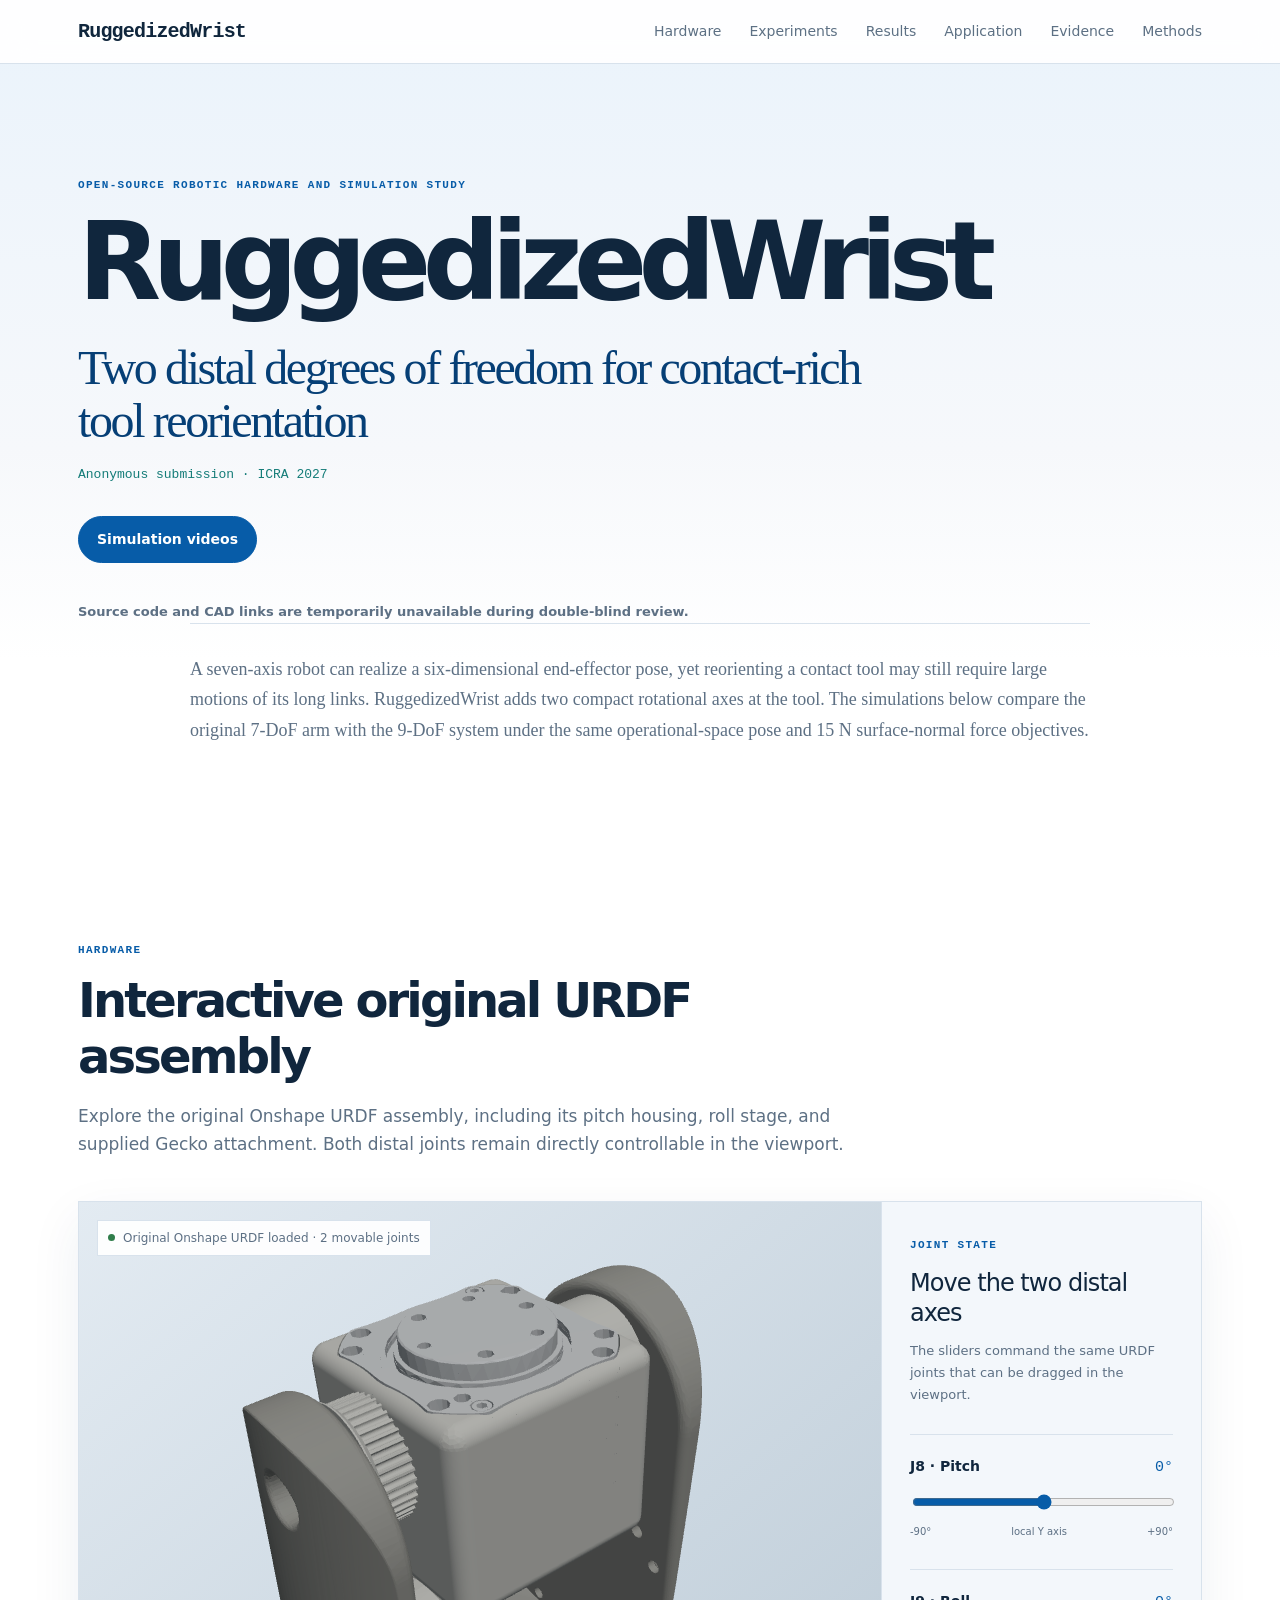
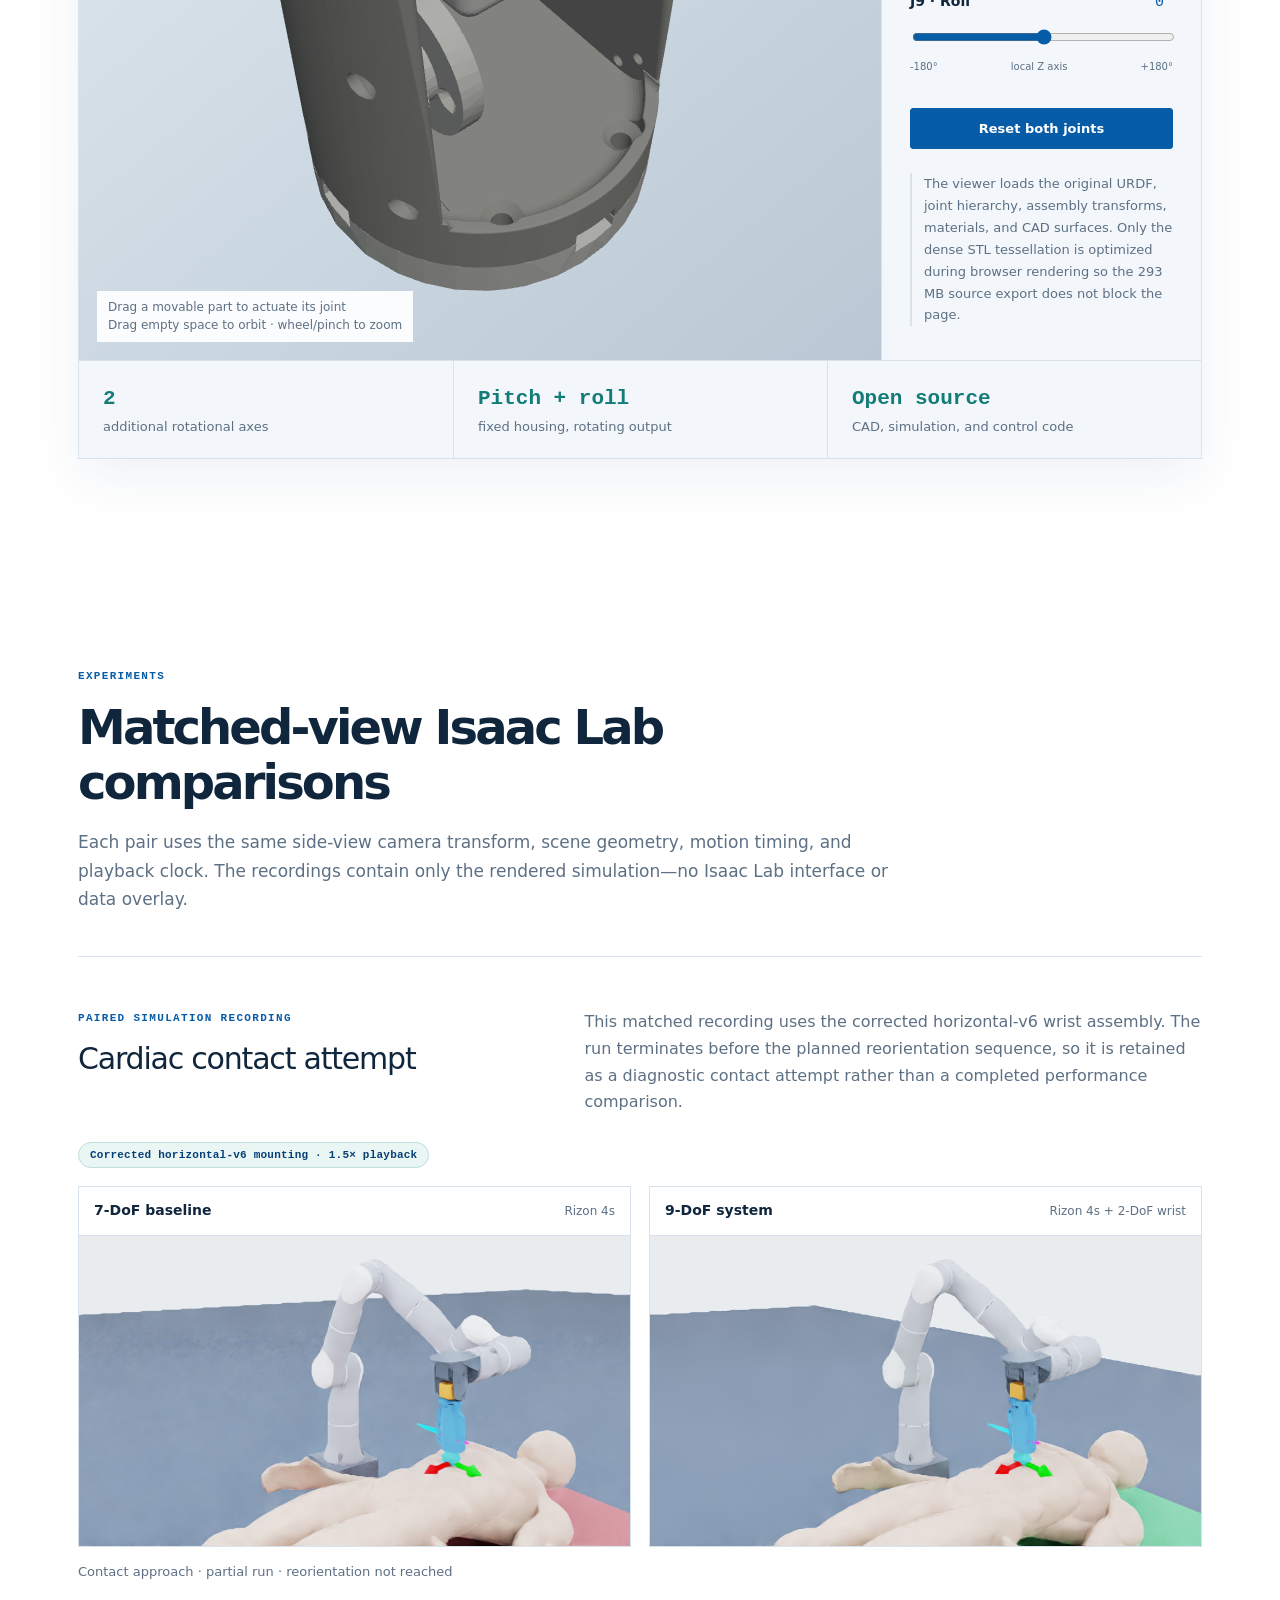
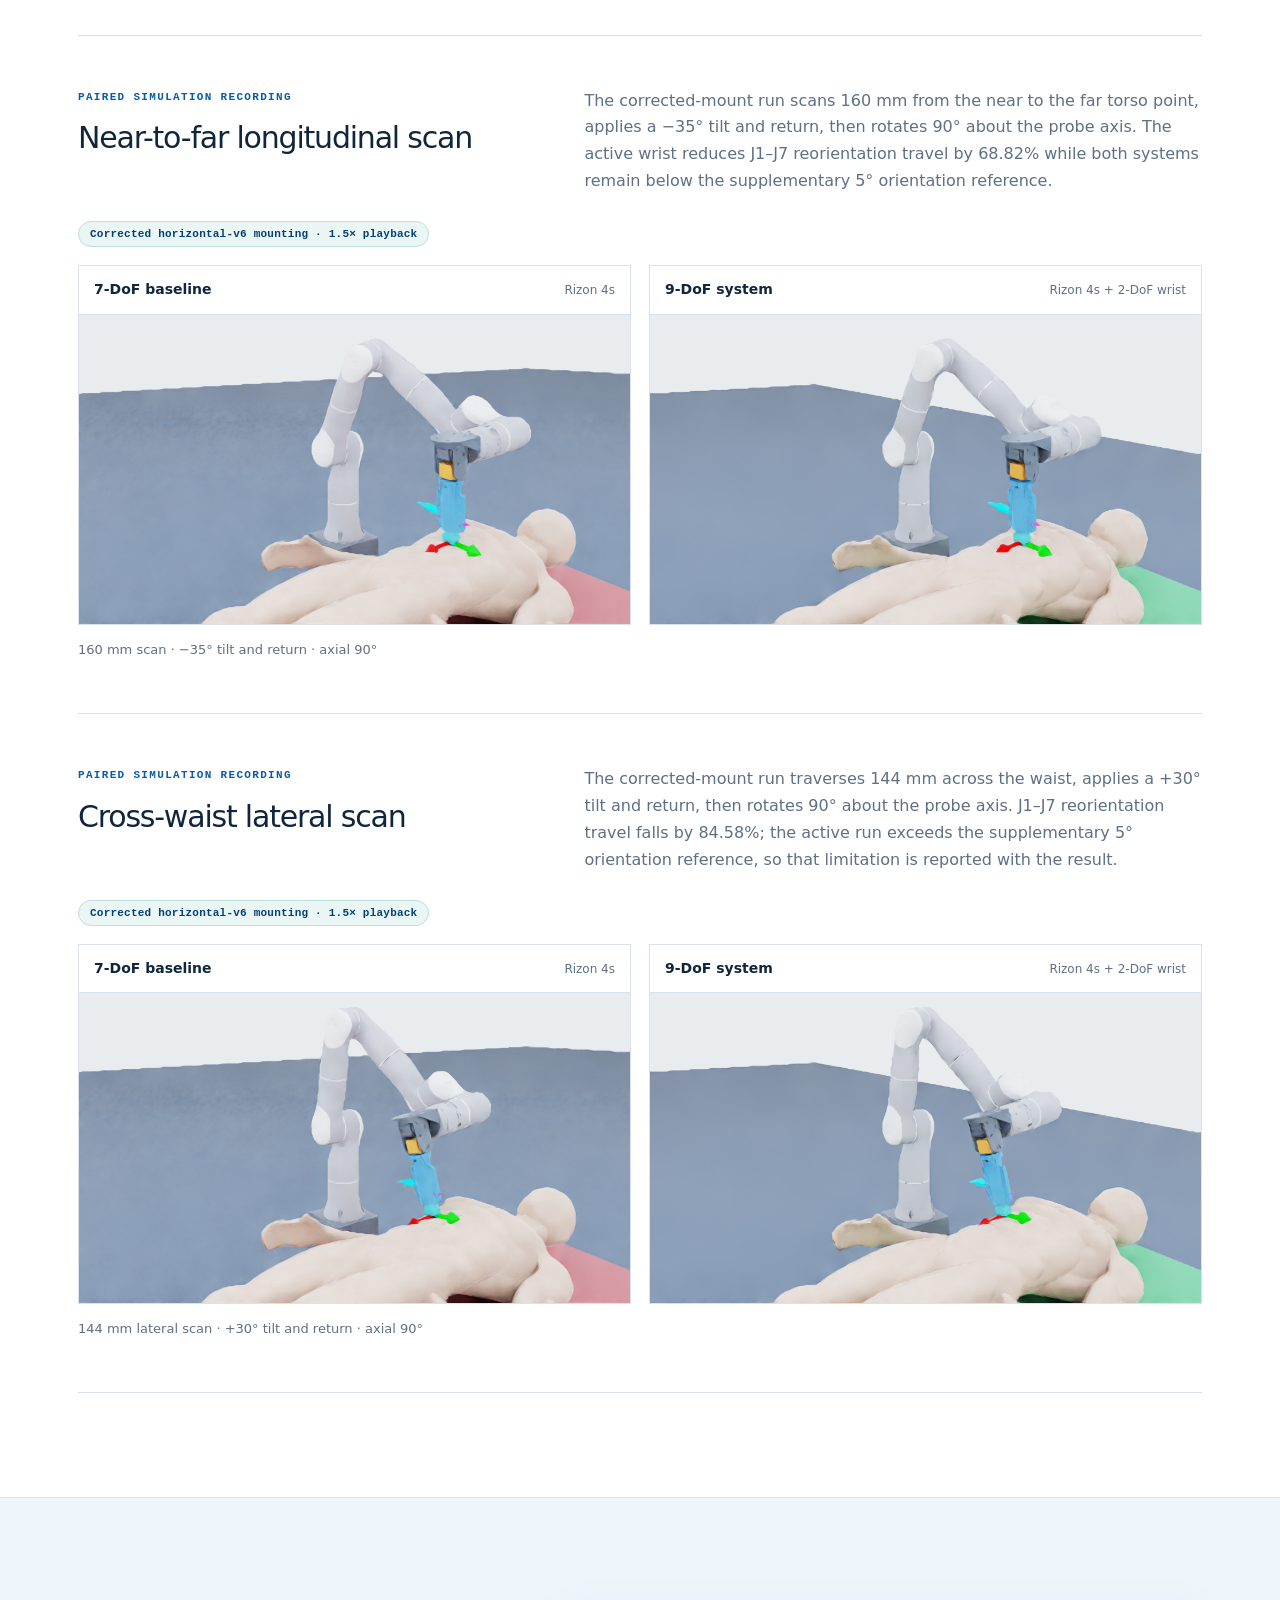
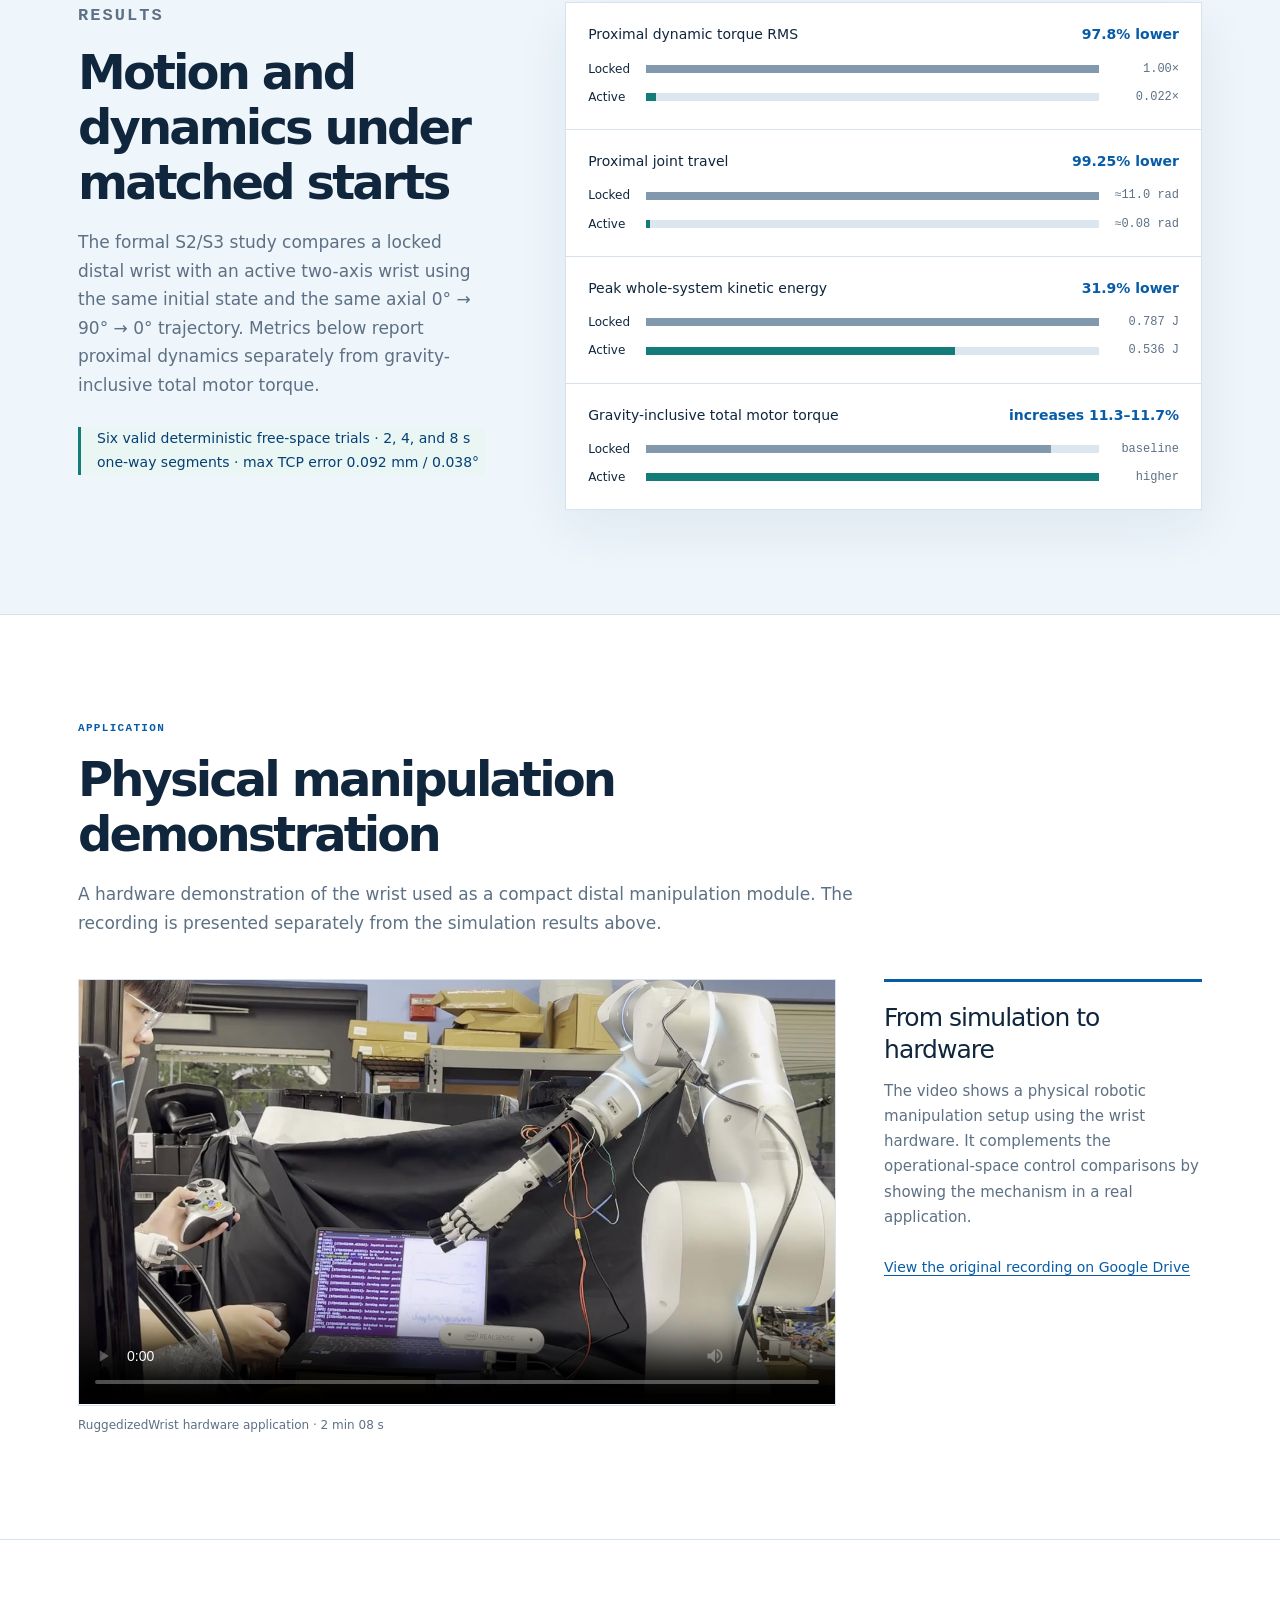
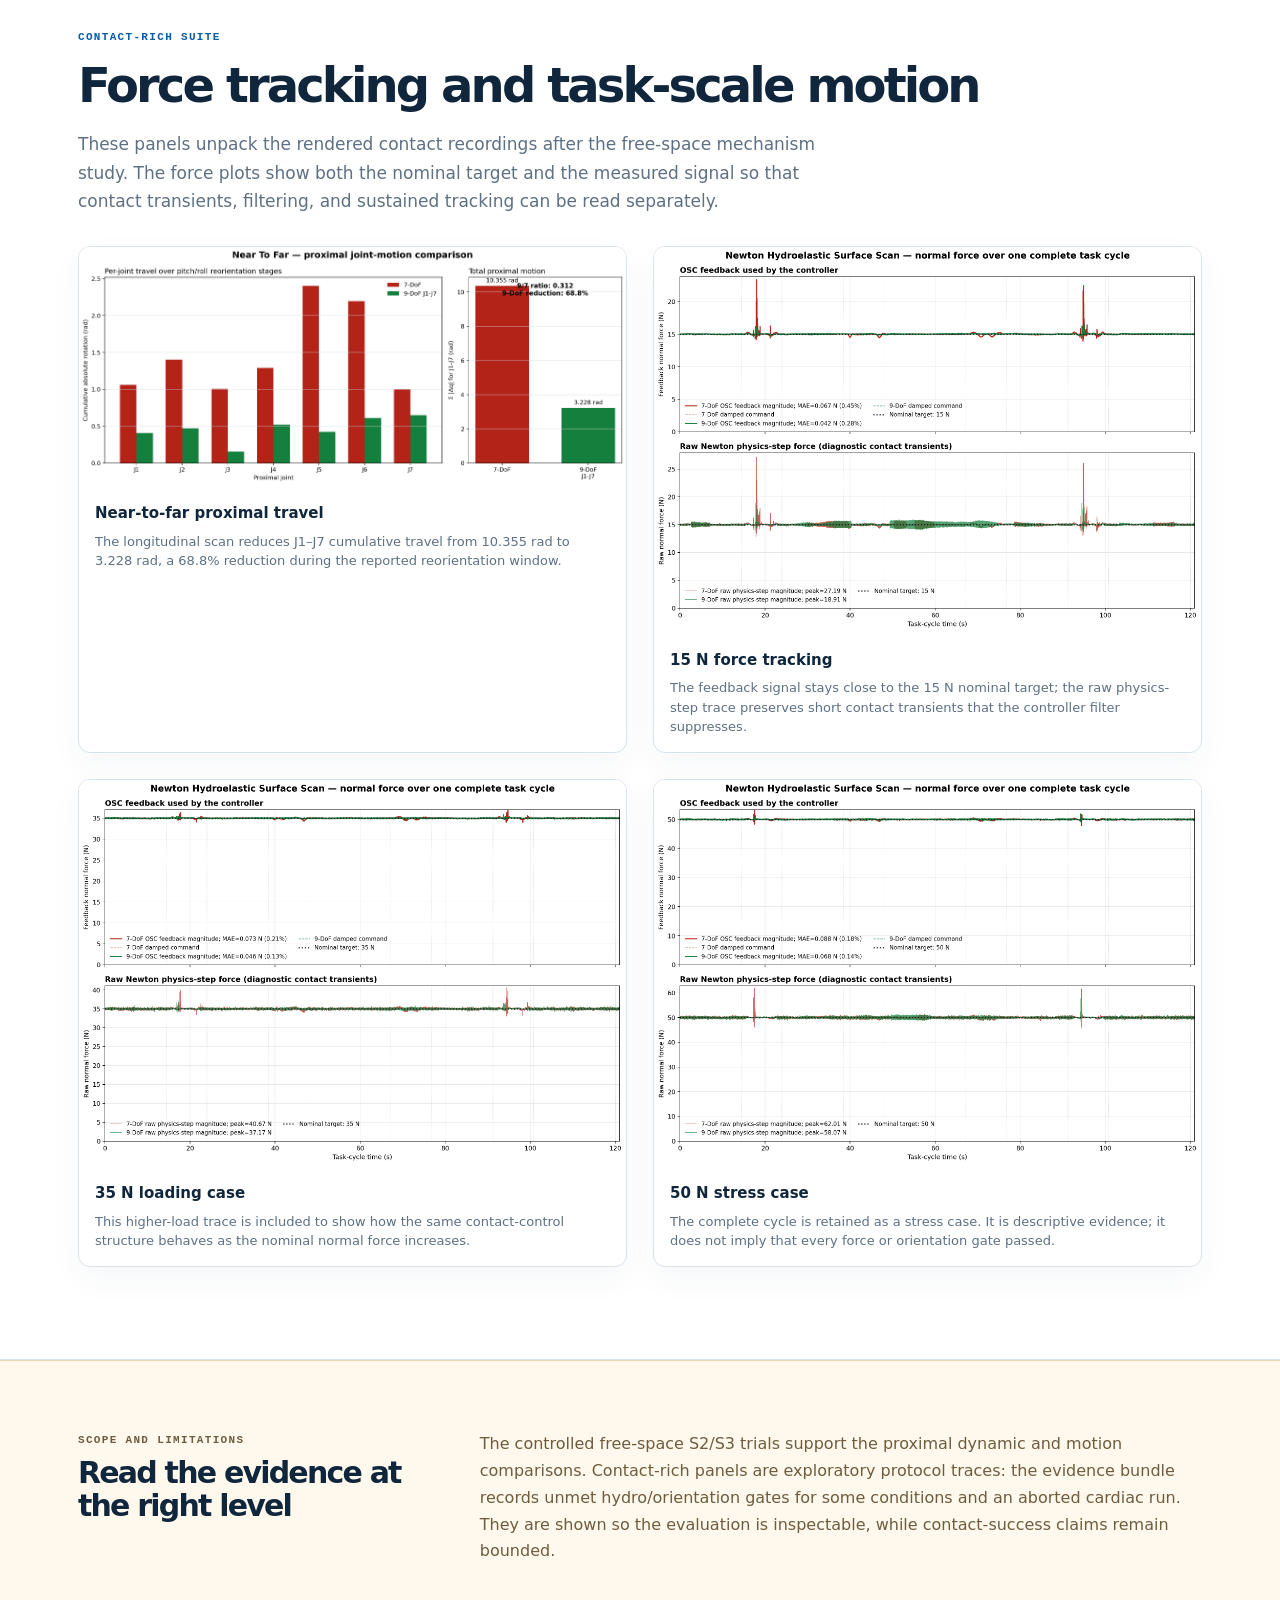
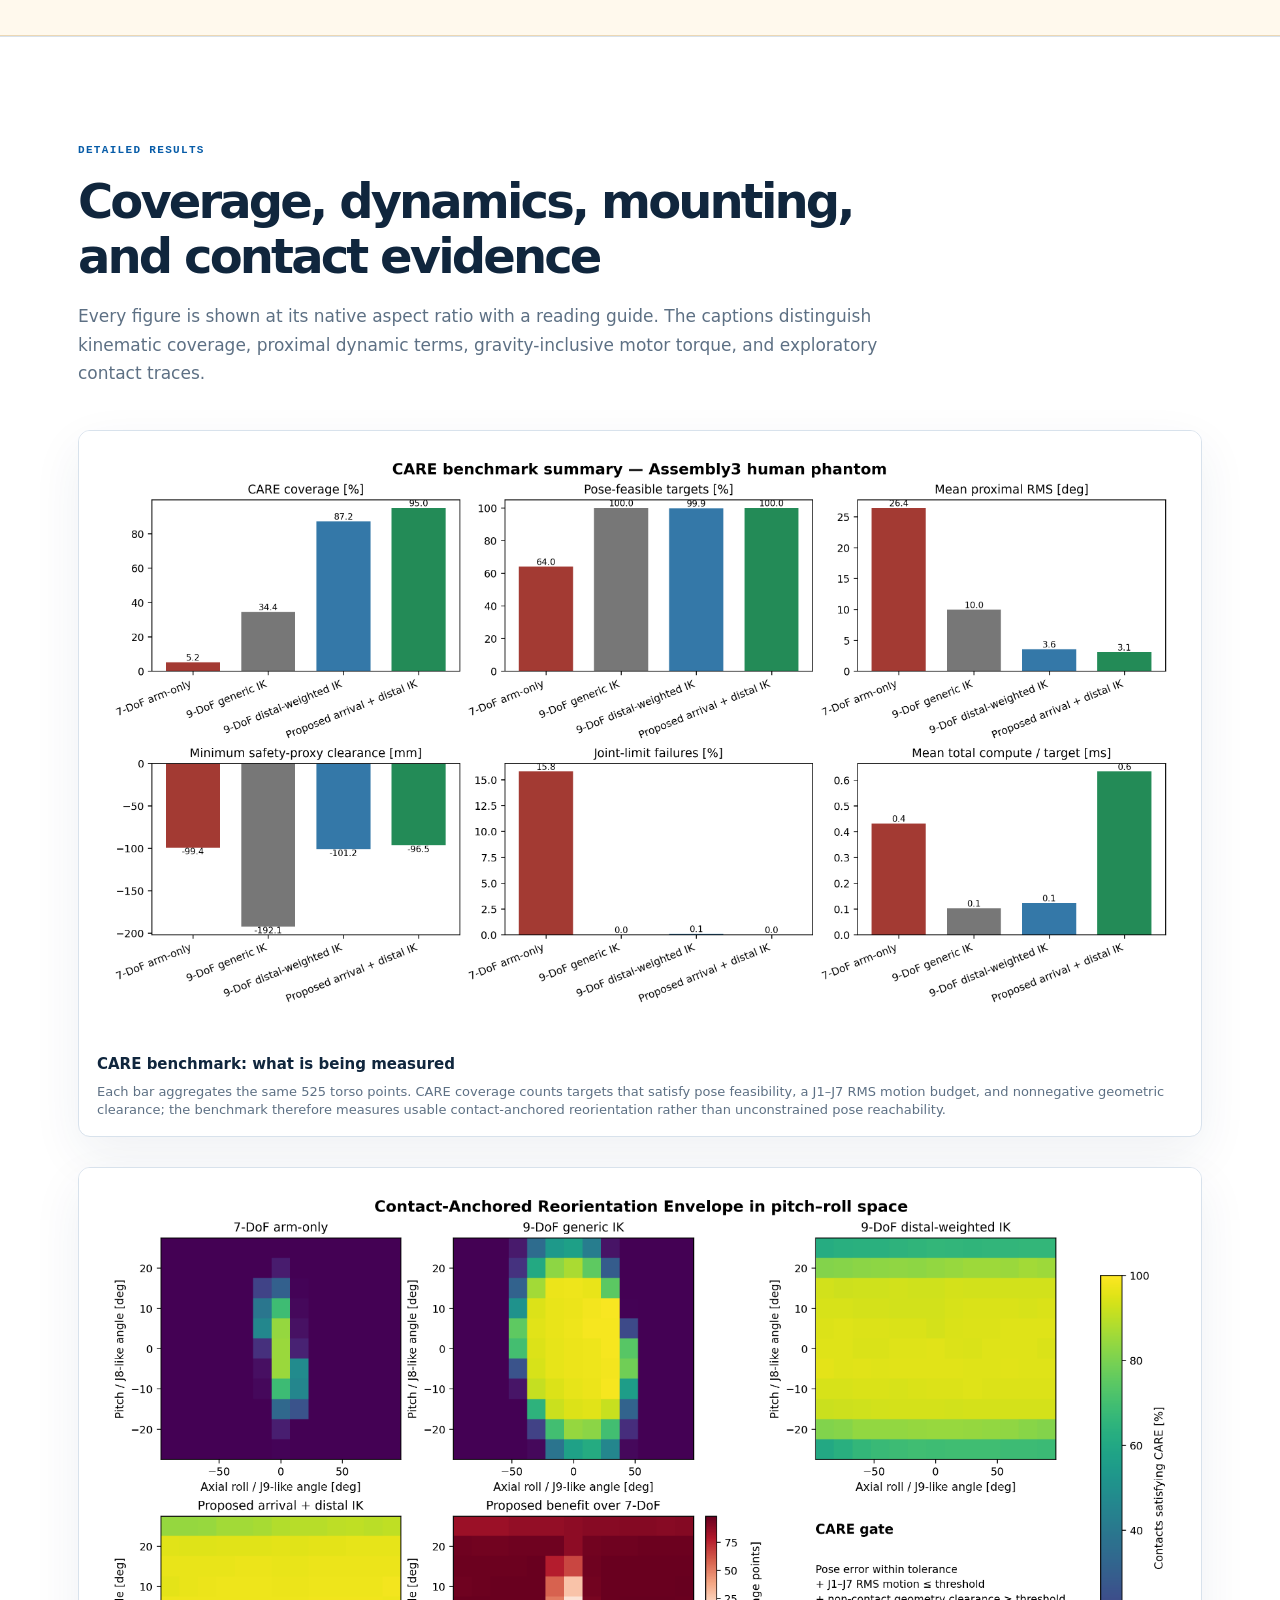
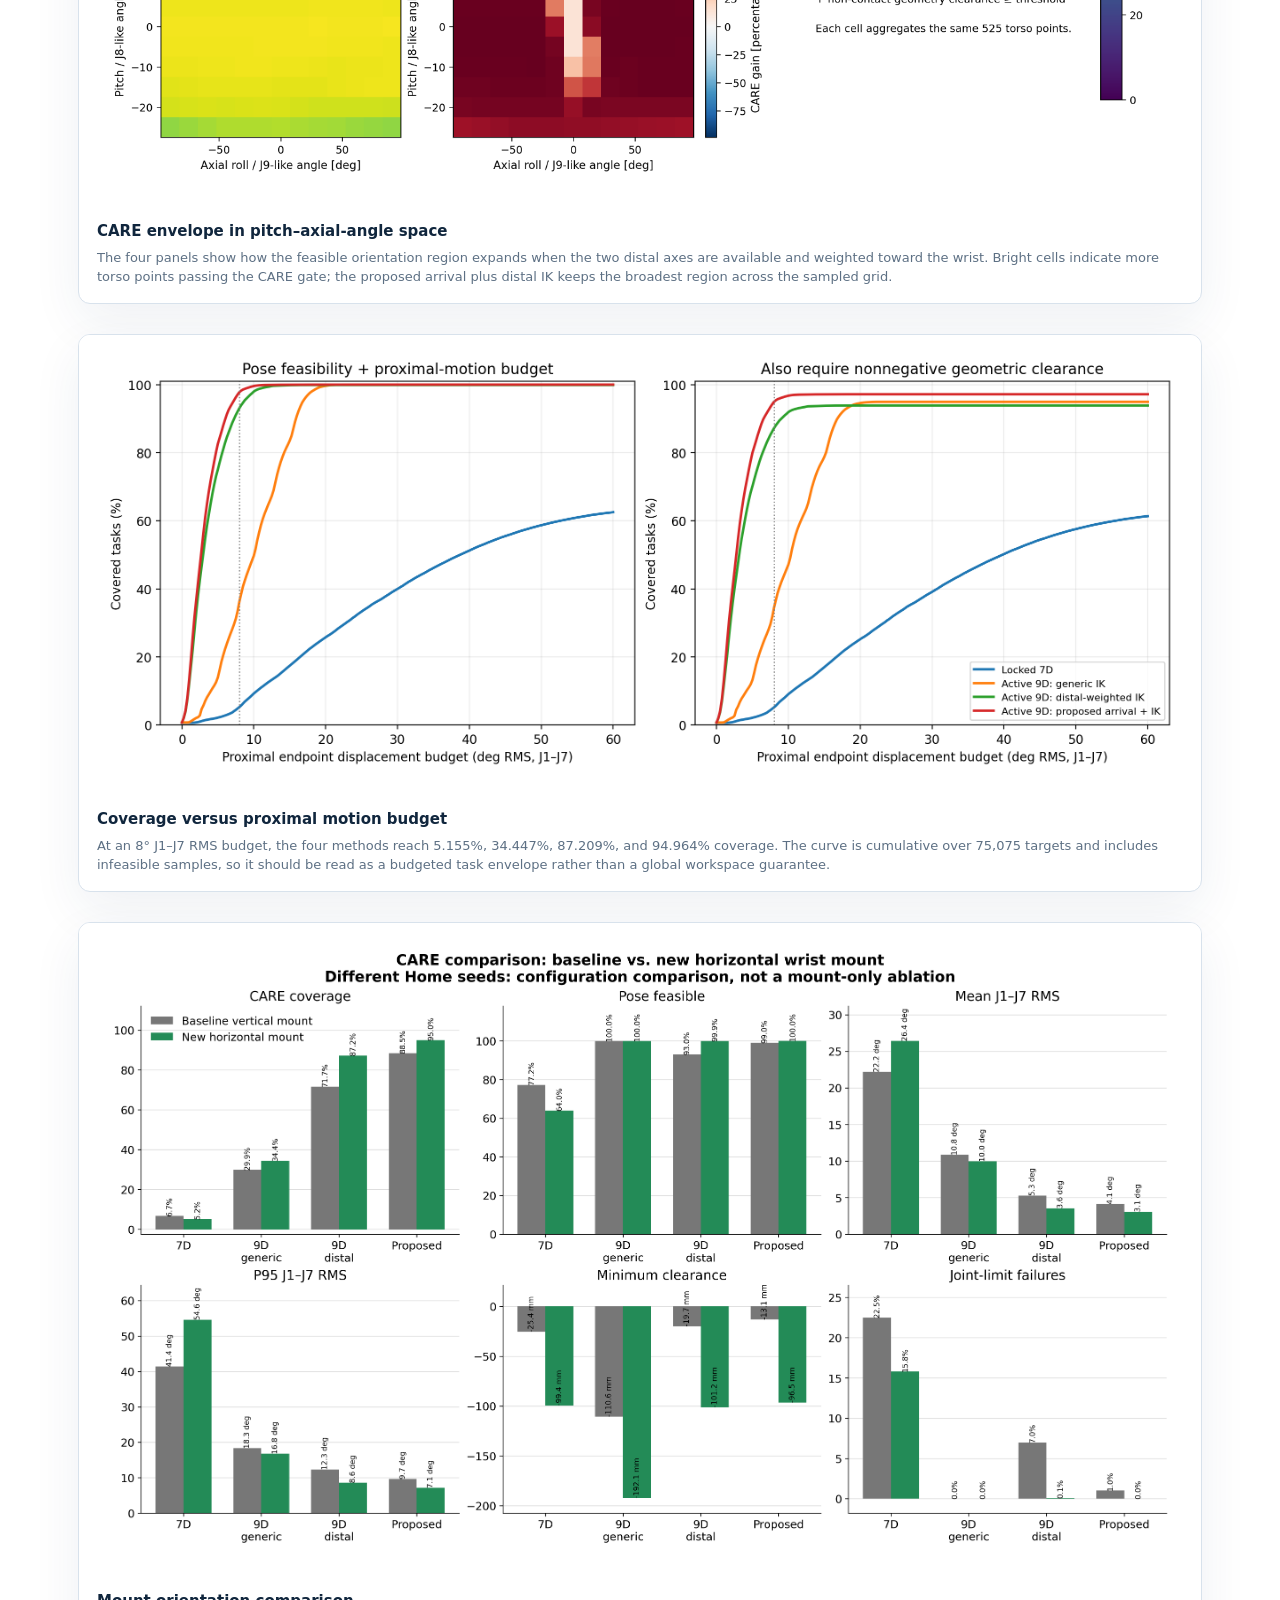
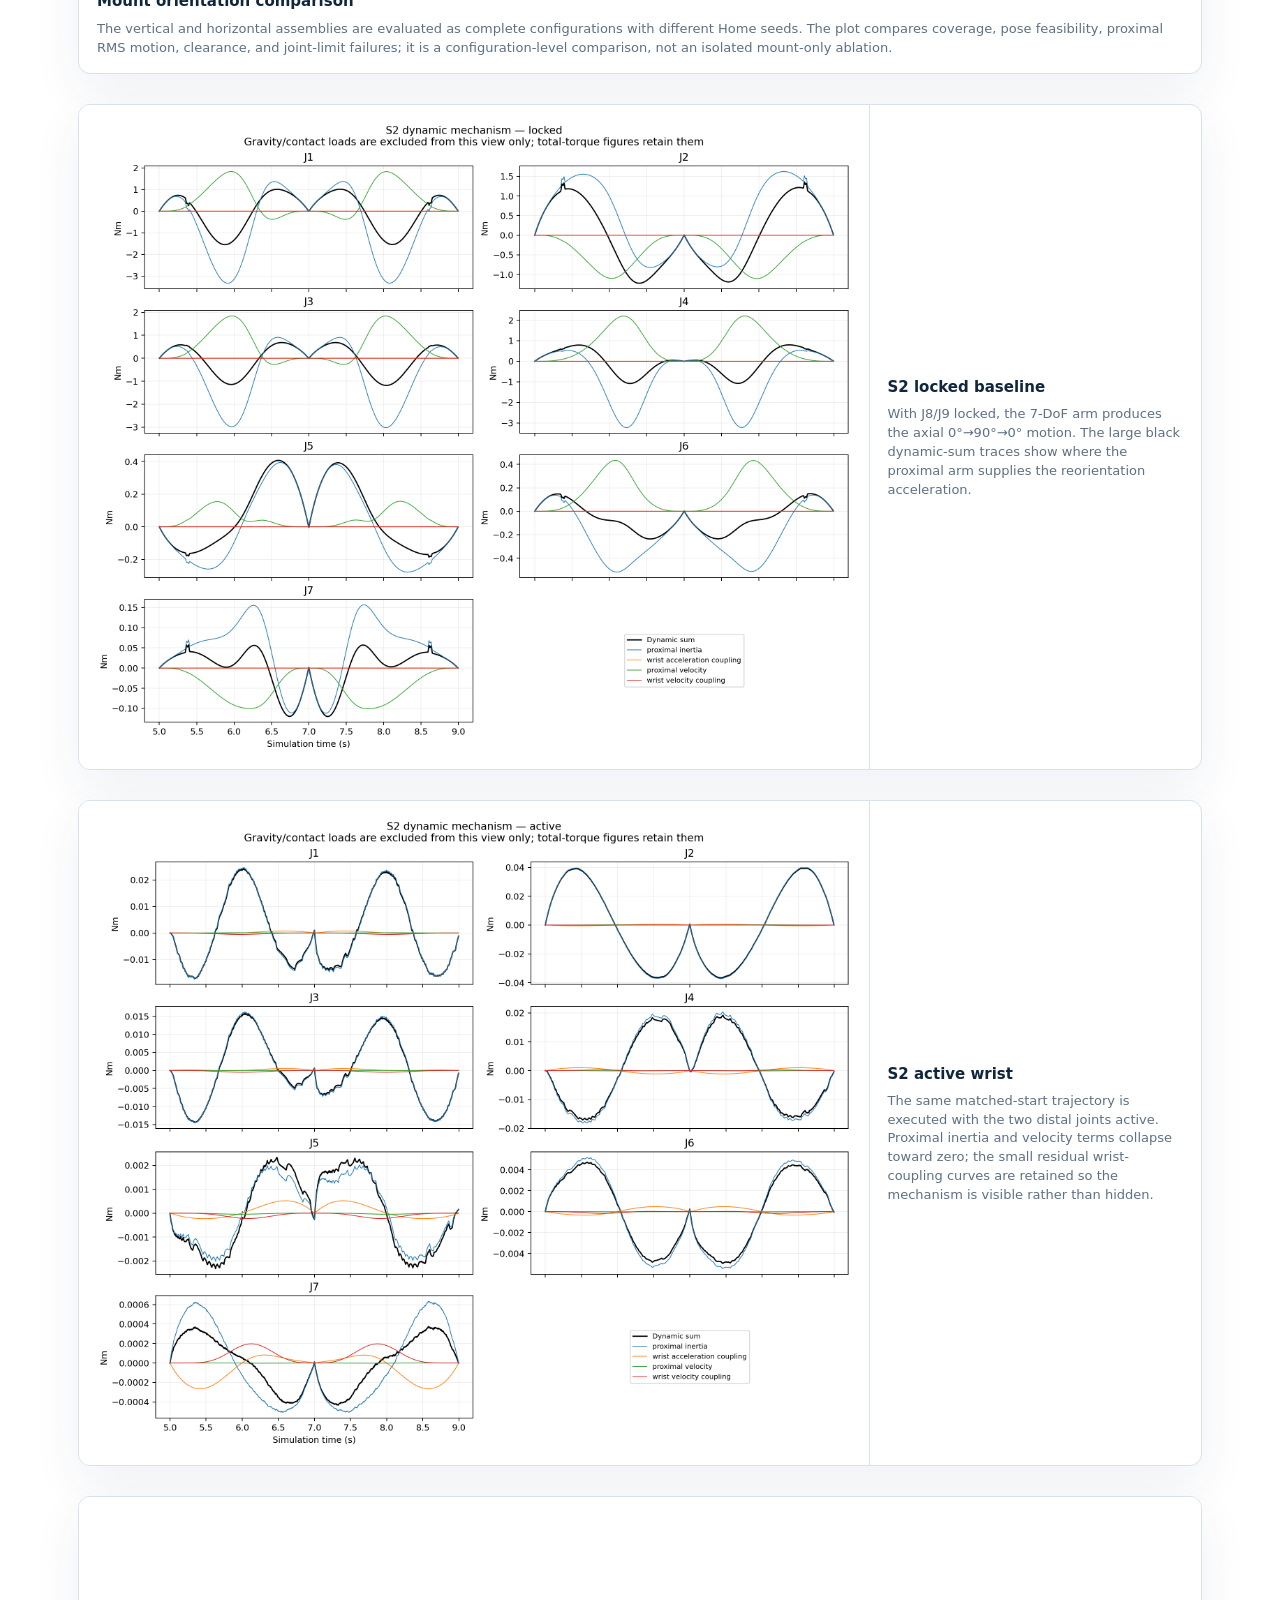
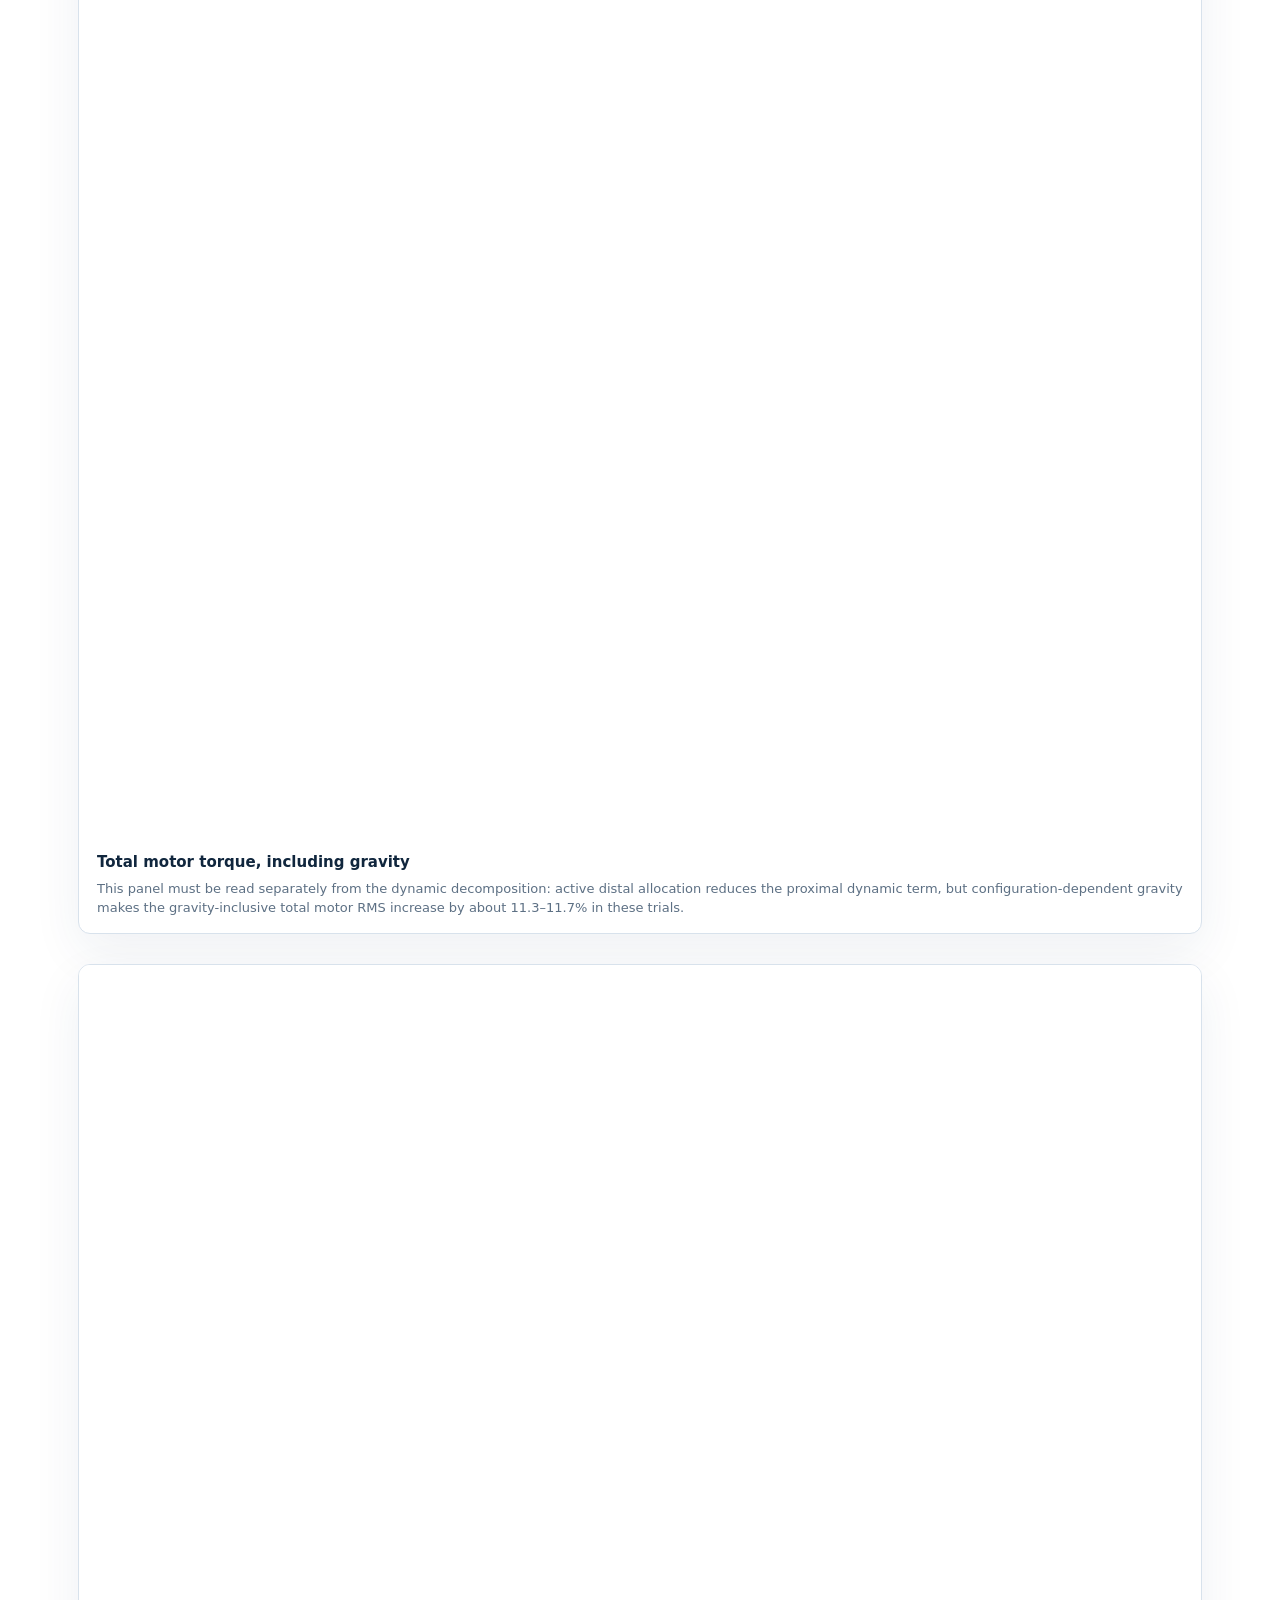
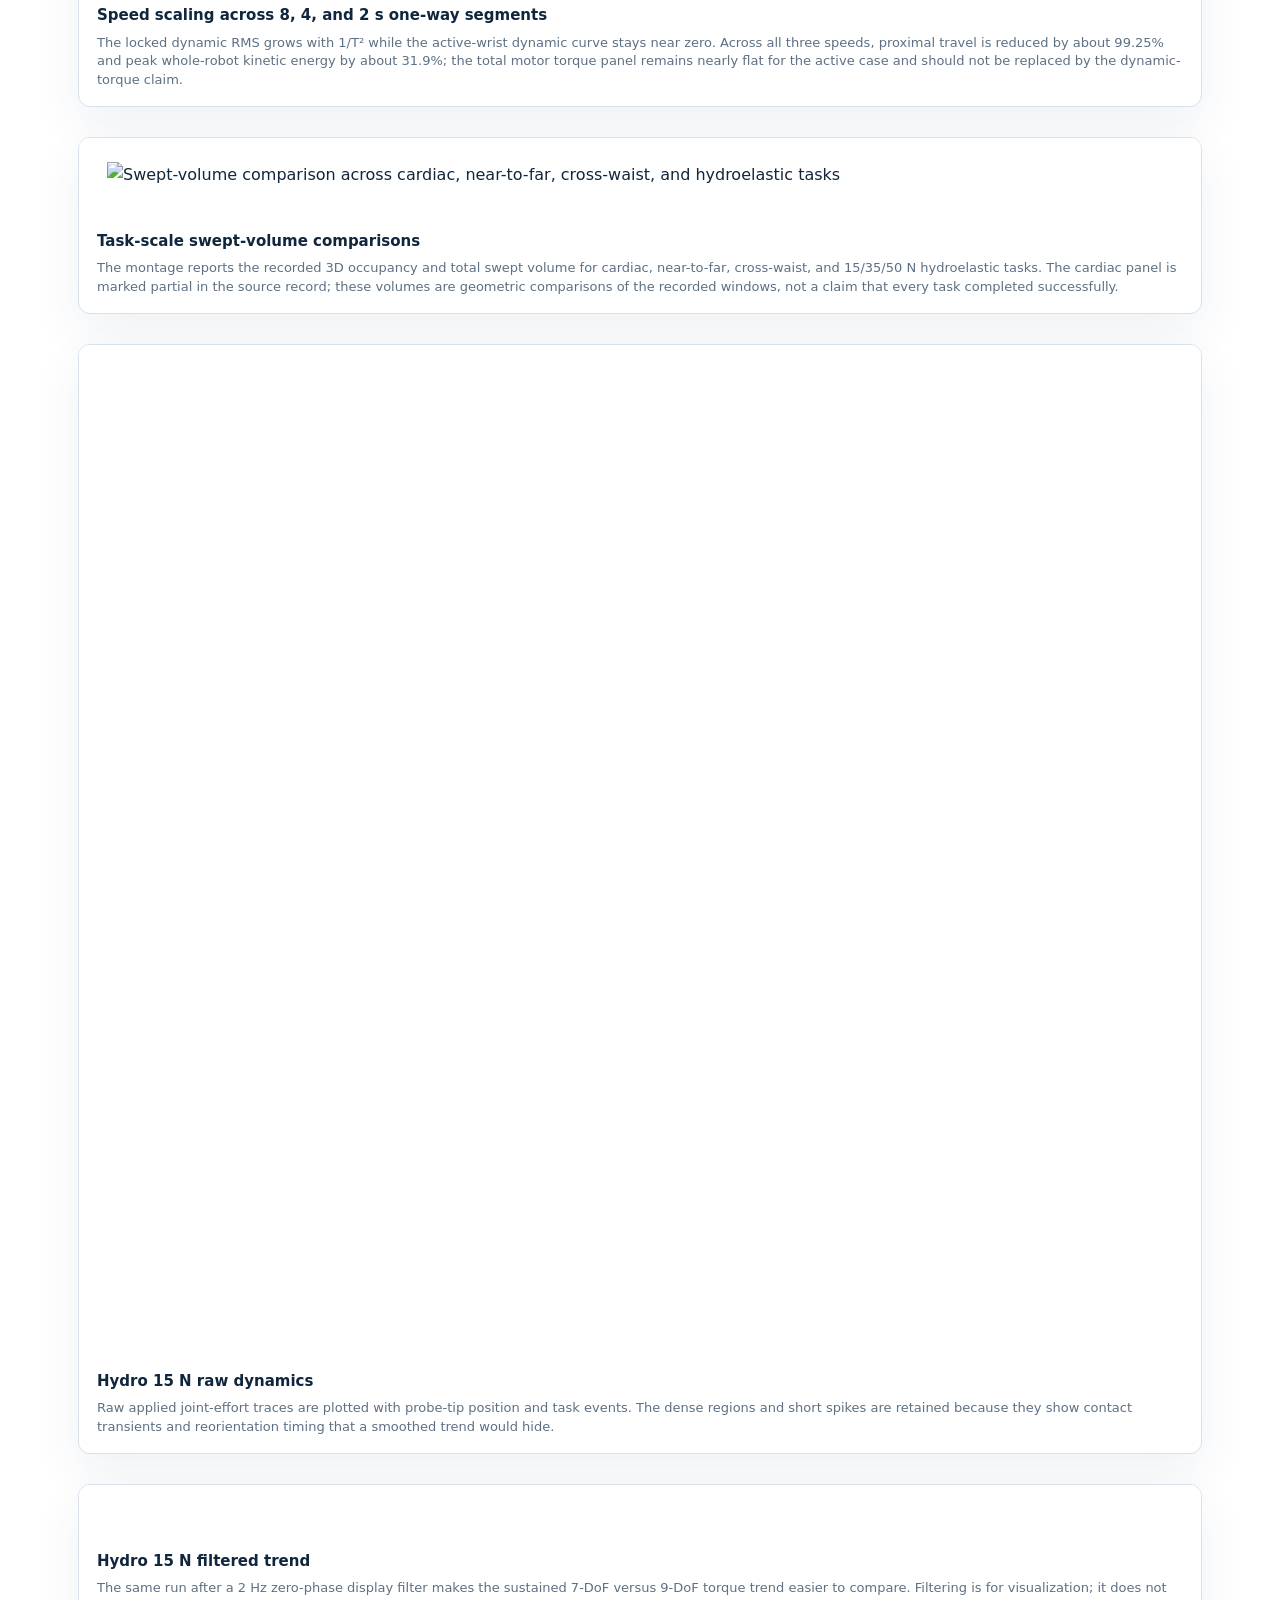
==== commit 8a6146e1: "Remove all source and CAD navigation links" ====
--- a/index.html
+++ b/index.html
@@ -1,3 +1,2 @@
-<!DOCTYPE html><html lang="en"><head><meta charSet="utf-8"/><meta name="viewport" content="width=device-width, initial-scale=1"/><link rel="stylesheet" href="/_next/static/chunks/14d9cvodceqxo.css" data-precedence="next"/><link rel="stylesheet" href="/assets/anonymous.css?v=20260916-anon1"/><script src="/_next/static/chunks/turbopack-1tgm-5axp195g.js?v=20260912-standalone1" defer=""></script><script src="/_next/static/chunks/240s5a6-rup44.js?v=20260912-standalone1" defer=""></script><script src="/_next/static/chunks/2dsm156jex-1e.js?v=20260912-standalone1" defer=""></script><script src="/assets/urdf-element.js?v=20260912-standalone1" defer=""></script><title>RuggedizedWrist — Distal redundancy for contact-rich reorientation</title><meta name="description" content="Anonymous project page for a two-axis robotic wrist evaluated in contact-rich simulation tasks."/><meta property="og:title" content="RuggedizedWrist"/><meta property="og:description" content="A two-axis distal wrist that reallocates local reorientation away from the proximal arm."/><meta name="twitter:card" content="summary"/><meta name="twitter:title" content="RuggedizedWrist"/><meta name="twitter:description" content="A two-axis distal wrist that reallocates local reorientation away from the proximal arm."/><link rel="icon" href="/favicon.ico?favicon.3755p-vfswsm8.ico" sizes="64x64" type="image/x-icon"/><link rel="icon" href="/icon.png?icon.1s8coz6bxu5p_.png" sizes="512x512" type="image/png"/><link rel="apple-touch-icon" href="/apple-icon.png?apple-icon.3t5emei0vw-fw.png" sizes="180x180" type="image/png"/></head><body><main><nav class="site-nav" aria-label="Primary navigation"><a class="site-name" href="#top">RuggedizedWrist</a><div><a href="#hardware">Hardware</a><a href="#experiments">Experiments</a><a href="#results">Results</a><a href="#application">Application</a><a href="#source">Code</a></div></nav><header class="hero container" id="top"><p class="venue">Open-source robotic hardware and simulation study</p><h1>RuggedizedWrist</h1><h2>Two distal degrees of freedom for contact-rich tool reorientation</h2><p class="affiliation">Anonymous submission · ICRA 2027</p><div class="hero-links"><a href="#hardware">Interactive CAD</a><a href="#experiments">Simulation videos</a><span class="temporarily-unavailable" aria-disabled="true">Source code <small>Temporarily unavailable</small></span></div><p class="abstract">A seven-axis robot can realize a six-dimensional end-effector pose, yet reorienting a contact tool may still require large motions of its long links. RuggedizedWrist adds two compact rotational axes at the tool. The simulations below compare the original 7-DoF arm with the 9-DoF system under the same operational-space pose and 15 N surface-normal force objectives.</p></header><section class="section container" id="hardware"><div class="section-heading"><p class="section-kicker">Hardware</p><h2>Interactive original URDF assembly</h2><p>Explore the original Onshape URDF assembly, including its pitch housing, roll stage, and supplied Gecko attachment. Both distal joints remain directly controllable in the viewport.</p></div><div class="model-panel"><div class="urdf-viewer"><div class="urdf-canvas"><urdf-manipulator data-urdf="/models/urdf/ruggedized-wrist.urdf?v=20260912-original1" up="+Z" ambient-color="#b7c0c7" highlight-color="#8c1515" auto-redraw="" aria-label="Interactive URDF model of the two-axis RuggedizedWrist with Gecko output attachment"></urdf-manipulator><div class="viewer-status " role="status"><span></span>Loading interactive wrist model…</div><div class="viewer-help"><span>Drag a movable part to actuate its joint</span><span>Drag empty space to orbit · wheel/pinch to zoom</span></div></div><aside class="joint-panel" aria-label="URDF joint controls"><div class="joint-panel-heading"><p class="section-kicker">Joint state</p><h3>Move the two distal axes</h3><p>The sliders command the same URDF joints that can be dragged in the viewport.</p></div><label class="joint-control "><span class="joint-control-title"><strong>J8 · Pitch</strong><output>0<!-- -->°</output></span><input type="range" min="-90" max="90" step="1" aria-label="J8 · Pitch angle" value="0"/><span class="joint-scale"><span>-90<!-- -->°</span><span>local Y axis</span><span>+<!-- -->90<!-- -->°</span></span></label><label class="joint-control "><span class="joint-control-title"><strong>J9 · Roll</strong><output>0<!-- -->°</output></span><input type="range" min="-180" max="180" step="1" aria-label="J9 · Roll angle" value="0"/><span class="joint-scale"><span>-180<!-- -->°</span><span>local Z axis</span><span>+<!-- -->180<!-- -->°</span></span></label><button type="button" class="reset-joints">Reset both joints</button><p class="urdf-note">The viewer loads the original URDF, joint hierarchy, assembly transforms, materials, and CAD surfaces. Only the dense STL tessellation is optimized during browser rendering so the 293 MB source export does not block the page.</p></aside></div><div class="model-notes"><div><strong>2</strong><span>additional rotational axes</span></div><div><strong>Pitch + roll</strong><span>fixed housing, rotating output</span></div><div><strong>Open source</strong><span>CAD, simulation, and control code</span></div></div></div></section><section class="section container" id="experiments"><div class="section-heading"><p class="section-kicker">Experiments</p><h2>Matched-view Isaac Lab comparisons</h2><p>Each pair uses the same side-view camera transform, scene geometry, motion timing, and playback clock. The recordings contain only the rendered simulation—no Isaac Lab interface or data overlay.</p></div><div class="demo-list"><article class="demo"><div class="demo-heading"><div><p class="section-kicker">Paired simulation recording</p><h3>Cardiac contact attempt</h3></div><p>This matched recording uses the corrected horizontal-v6 wrist assembly. The run terminates before the planned reorientation sequence, so it is retained as a diagnostic contact attempt rather than a completed performance comparison.</p></div><div class="video-pair" data-sync-group="cardiac" aria-label="Cardiac contact attempt: synchronized 7-DoF and 9-DoF recordings"><figure><figcaption><strong>7-DoF baseline</strong><span>Rizon 4s</span></figcaption><img src="/media/results/mount-v6/posters/cardiac-7dof.png" alt="Cardiac contact attempt, 7-DoF baseline using the corrected horizontal-v6 mount" width="768" height="432" decoding="async"/></figure><figure><figcaption><strong>9-DoF system</strong><span>Rizon 4s + 2-DoF wrist</span></figcaption><img src="/media/results/mount-v6/posters/cardiac-9dof.png" alt="Cardiac contact attempt, 9-DoF augmented system using the corrected horizontal-v6 mount" width="768" height="432" decoding="async"/></figure></div><p class="phase-line">Contact approach · partial run · reorientation not reached</p></article><article class="demo"><div class="demo-heading"><div><p class="section-kicker">Paired simulation recording</p><h3>Near-to-far longitudinal scan</h3></div><p>The corrected-mount run scans 160 mm from the near to the far torso point, applies a −35° tilt and return, then rotates 90° about the probe axis. The active wrist reduces J1–J7 reorientation travel by 68.82% while both systems remain below the supplementary 5° orientation reference.</p></div><div class="video-pair" data-sync-group="longitudinal" aria-label="Near-to-far longitudinal scan: synchronized 7-DoF and 9-DoF recordings"><figure><figcaption><strong>7-DoF baseline</strong><span>Rizon 4s</span></figcaption><img src="/media/results/mount-v6/posters/near-to-far-7dof.png" alt="Near-to-far longitudinal scan, 7-DoF baseline using the corrected horizontal-v6 mount" width="768" height="432" decoding="async"/></figure><figure><figcaption><strong>9-DoF system</strong><span>Rizon 4s + 2-DoF wrist</span></figcaption><img src="/media/results/mount-v6/posters/near-to-far-9dof.png" alt="Near-to-far longitudinal scan, 9-DoF augmented system using the corrected horizontal-v6 mount" width="768" height="432" decoding="async"/></figure></div><p class="phase-line">160 mm scan · −35° tilt and return · axial 90°</p></article><article class="demo"><div class="demo-heading"><div><p class="section-kicker">Paired simulation recording</p><h3>Cross-waist lateral scan</h3></div><p>The corrected-mount run traverses 144 mm across the waist, applies a +30° tilt and return, then rotates 90° about the probe axis. J1–J7 reorientation travel falls by 84.58%; the active run exceeds the supplementary 5° orientation reference, so that limitation is reported with the result.</p></div><div class="video-pair" data-sync-group="waist" aria-label="Cross-waist lateral scan: synchronized 7-DoF and 9-DoF recordings"><figure><figcaption><strong>7-DoF baseline</strong><span>Rizon 4s</span></figcaption><img src="/media/results/mount-v6/posters/cross-waist-7dof.png" alt="Cross-waist lateral scan, 7-DoF baseline using the corrected horizontal-v6 mount" width="768" height="432" decoding="async"/></figure><figure><figcaption><strong>9-DoF system</strong><span>Rizon 4s + 2-DoF wrist</span></figcaption><img src="/media/results/mount-v6/posters/cross-waist-9dof.png" alt="Cross-waist lateral scan, 9-DoF augmented system using the corrected horizontal-v6 mount" width="768" height="432" decoding="async"/></figure></div><p class="phase-line">144 mm lateral scan · +30° tilt and return · axial 90°</p></article></div></section><section class="section results" id="results"><div class="container results-grid"><div class="results-copy"><p class="section-kicker">Results</p><h2>Motion and dynamics under matched starts</h2><p>The formal S2/S3 study compares a locked distal wrist with an active two-axis wrist using the same initial state and the same axial 0° → 90° → 0° trajectory. Metrics below report proximal dynamics separately from gravity-inclusive total motor torque.</p><p class="control-note">Six valid deterministic free-space trials · 2, 4, and 8 s one-way segments · max TCP error 0.092 mm / 0.038°</p></div><div class="metrics"><div class="metric-row"><div class="metric-title"><span>Proximal dynamic torque RMS</span><strong>97.8% lower</strong></div><div class="metric-value"><span>Locked</span><div class="track"><i style="width:100%"></i></div><code>1.00×</code></div><div class="metric-value nine"><span>Active</span><div class="track"><i style="width:2.2%"></i></div><code>0.022×</code></div></div><div class="metric-row"><div class="metric-title"><span>Proximal joint travel</span><strong>99.25% lower</strong></div><div class="metric-value"><span>Locked</span><div class="track"><i style="width:100%"></i></div><code>≈11.0 rad</code></div><div class="metric-value nine"><span>Active</span><div class="track"><i style="width:0.75%"></i></div><code>≈0.08 rad</code></div></div><div class="metric-row"><div class="metric-title"><span>Peak whole-system kinetic energy</span><strong>31.9% lower</strong></div><div class="metric-value"><span>Locked</span><div class="track"><i style="width:100%"></i></div><code>0.787 J</code></div><div class="metric-value nine"><span>Active</span><div class="track"><i style="width:68.1%"></i></div><code>0.536 J</code></div></div><div class="metric-row"><div class="metric-title"><span>Gravity-inclusive total motor torque</span><strong>increases 11.3–11.7%</strong></div><div class="metric-value"><span>Locked</span><div class="track"><i style="width:89.5%"></i></div><code>baseline</code></div><div class="metric-value nine"><span>Active</span><div class="track"><i style="width:100%"></i></div><code>higher</code></div></div></div></div></section><section class="section application" id="application"><div class="container"><div class="section-heading"><p class="section-kicker">Application</p><h2>Physical manipulation demonstration</h2><p>A hardware demonstration of the wrist used as a compact distal manipulation module. The recording is presented separately from the simulation results above.</p></div><div class="application-layout"><figure class="application-media"><video controls="" playsInline="" preload="metadata" poster="/media/ruggedized-wrist-application-poster.jpg"><source src="/media/ruggedized-wrist-application.mp4" type="video/mp4"/></video><figcaption>RuggedizedWrist hardware application · 2 min 08 s</figcaption></figure><div class="application-copy"><h3>From simulation to hardware</h3><p>The video shows a physical robotic manipulation setup using the wrist hardware. It complements the operational-space control comparisons by showing the mechanism in a real application.</p><a href="https://drive.google.com/file/d/1ErciZE59tnva1U0F0sPOjzRsFowtu8QP/view?usp=sharing" target="_blank" rel="noreferrer">View the original recording on Google Drive</a></div></div></div></section><section class="section evidence" id="evidence"><div class="container"><div class="section-heading"><p class="section-kicker">Evidence library</p><h2>Mount variants, coverage, and new dynamics</h2><p>The selected panels below make the evidence trail readable without exposing author identity. They include the revised horizontal mount comparison, the CARE envelope, matched-start dynamics, and force traces from the contact scans.</p></div><div class="evidence-grid"><figure class="evidence-card evidence-wide"><img src="/media/results/mount-comparison.png" alt="CARE comparison of baseline vertical and new horizontal wrist mounts" loading="lazy"/><figcaption><strong>Mount comparison</strong><span>Baseline vertical vs. revised horizontal assembly; configuration comparison is reported as such.</span></figcaption></figure><figure class="evidence-card"><img src="/media/results/care-heatmap.png" alt="Contact-Anchored Reorientation Envelope heatmap" loading="lazy"/><figcaption><strong>CARE envelope</strong><span>Distal-weighted and arrival-aware strategies broaden the sampled feasible region.</span></figcaption></figure><figure class="evidence-card"><img src="/media/results/care-coverage.png" alt="CARE coverage as a function of proximal motion budget" loading="lazy"/><figcaption><strong>Coverage vs. motion budget</strong><span>8° budget coverage: 5.155%, 34.447%, 87.209%, and 94.964% across the four methods.</span></figcaption></figure><figure class="evidence-card"><img src="/media/results/s2-active.png" alt="Active-wrist dynamic torque decomposition" loading="lazy"/><figcaption><strong>S2 mechanism</strong><span>Signed proximal dynamic contributions with the distal wrist active.</span></figcaption></figure><figure class="evidence-card"><img src="/media/results/s3-speed.png" alt="S3 speed scaling comparison" loading="lazy"/><figcaption><strong>S3 speed scaling</strong><span>Dynamic torque falls with distal allocation while total motor torque remains a separate quantity.</span></figcaption></figure><figure class="evidence-card"><img src="/media/results/hydro15-force.png" alt="15 N hydroelastic force trace" loading="lazy"/><figcaption><strong>Contact scan trace</strong><span>Representative 15 N hydroelastic force trace; contact-task limitations remain documented.</span></figcaption></figure></div><div class="evidence-links"><a href="#methods">Evaluation protocol</a><a href="#methods">Measurement definitions</a><a href="#methods">Limitations</a></div></div></section><footer id="source"><div class="container footer-grid"><div class="contributors" id="contributors"><h2>Anonymous release</h2><p>Names, affiliations, and personal links are intentionally withheld for double-blind review. The page presents the artifact, evaluation protocol, and evidence only.</p></div><div class="source"><h2>Open-source resources</h2><ul class="source-links"><li><span>Code and simulation</span><span class="temporarily-unavailable" aria-disabled="true">Temporarily unavailable <small>during double-blind review</small></span></li><li><span>Mechanical design</span><span class="temporarily-unavailable" aria-disabled="true">Temporarily unavailable <small>during double-blind review</small></span></li></ul><p>CAD, Isaac Lab OSC experiments, evaluation data, and website.</p></div></div><div class="container footer-bottom"><span>RuggedizedWrist</span><span>Anonymous research project · 2026</span></div></footer></main><script src="/assets/site.js?v=20260916-anon1" defer=""></script></body></html>
+<!DOCTYPE html><html lang="en"><head><meta charSet="utf-8"/><meta name="viewport" content="width=device-width, initial-scale=1"/><link rel="stylesheet" href="/_next/static/chunks/14d9cvodceqxo.css" data-precedence="next"/><link rel="stylesheet" href="/assets/anonymous.css?v=20260916-anon2"/><script src="/_next/static/chunks/turbopack-1tgm-5axp195g.js?v=20260912-standalone1" defer=""></script><script src="/_next/static/chunks/240s5a6-rup44.js?v=20260912-standalone1" defer=""></script><script src="/_next/static/chunks/2dsm156jex-1e.js?v=20260912-standalone1" defer=""></script><script src="/assets/urdf-element.js?v=20260912-standalone1" defer=""></script><title>RuggedizedWrist — Distal redundancy for contact-rich reorientation</title><meta name="description" content="Anonymous project page for a two-axis robotic wrist evaluated in contact-rich simulation tasks."/><meta property="og:title" content="RuggedizedWrist"/><meta property="og:description" content="A two-axis distal wrist that reallocates local reorientation away from the proximal arm."/><meta name="twitter:card" content="summary"/><meta name="twitter:title" content="RuggedizedWrist"/><meta name="twitter:description" content="A two-axis distal wrist that reallocates local reorientation away from the proximal arm."/><link rel="icon" href="/favicon.ico?favicon.3755p-vfswsm8.ico" sizes="64x64" type="image/x-icon"/><link rel="icon" href="/icon.png?icon.1s8coz6bxu5p_.png" sizes="512x512" type="image/png"/><link rel="apple-touch-icon" href="/apple-icon.png?apple-icon.3t5emei0vw-fw.png" sizes="180x180" type="image/png"/></head><body><main><nav class="site-nav" aria-label="Primary navigation"><a class="site-name" href="#top">RuggedizedWrist</a><div><a href="#hardware">Hardware</a><a href="#experiments">Experiments</a><a href="#results">Results</a><a href="#application">Application</a></div></nav><header class="hero container" id="top"><p class="venue">Open-source robotic hardware and simulation study</p><h1>RuggedizedWrist</h1><h2>Two distal degrees of freedom for contact-rich tool reorientation</h2><p class="affiliation">Anonymous submission · ICRA 2027</p><div class="hero-links"><a href="#experiments">Simulation videos</a></div><p class="review-resource-note">Source code and CAD links are temporarily unavailable during double-blind review.</p><p class="abstract">A seven-axis robot can realize a six-dimensional end-effector pose, yet reorienting a contact tool may still require large motions of its long links. RuggedizedWrist adds two compact rotational axes at the tool. The simulations below compare the original 7-DoF arm with the 9-DoF system under the same operational-space pose and 15 N surface-normal force objectives.</p></header><section class="section container" id="hardware"><div class="section-heading"><p class="section-kicker">Hardware</p><h2>Interactive original URDF assembly</h2><p>Explore the original Onshape URDF assembly, including its pitch housing, roll stage, and supplied Gecko attachment. Both distal joints remain directly controllable in the viewport.</p></div><div class="model-panel"><div class="urdf-viewer"><div class="urdf-canvas"><urdf-manipulator data-urdf="/models/urdf/ruggedized-wrist.urdf?v=20260912-original1" up="+Z" ambient-color="#b7c0c7" highlight-color="#8c1515" auto-redraw="" aria-label="Interactive URDF model of the two-axis RuggedizedWrist with Gecko output attachment"></urdf-manipulator><div class="viewer-status " role="status"><span></span>Loading interactive wrist model…</div><div class="viewer-help"><span>Drag a movable part to actuate its joint</span><span>Drag empty space to orbit · wheel/pinch to zoom</span></div></div><aside class="joint-panel" aria-label="URDF joint controls"><div class="joint-panel-heading"><p class="section-kicker">Joint state</p><h3>Move the two distal axes</h3><p>The sliders command the same URDF joints that can be dragged in the viewport.</p></div><label class="joint-control "><span class="joint-control-title"><strong>J8 · Pitch</strong><output>0<!-- -->°</output></span><input type="range" min="-90" max="90" step="1" aria-label="J8 · Pitch angle" value="0"/><span class="joint-scale"><span>-90<!-- -->°</span><span>local Y axis</span><span>+<!-- -->90<!-- -->°</span></span></label><label class="joint-control "><span class="joint-control-title"><strong>J9 · Roll</strong><output>0<!-- -->°</output></span><input type="range" min="-180" max="180" step="1" aria-label="J9 · Roll angle" value="0"/><span class="joint-scale"><span>-180<!-- -->°</span><span>local Z axis</span><span>+<!-- -->180<!-- -->°</span></span></label><button type="button" class="reset-joints">Reset both joints</button><p class="urdf-note">The viewer loads the original URDF, joint hierarchy, assembly transforms, materials, and CAD surfaces. Only the dense STL tessellation is optimized during browser rendering so the 293 MB source export does not block the page.</p></aside></div><div class="model-notes"><div><strong>2</strong><span>additional rotational axes</span></div><div><strong>Pitch + roll</strong><span>fixed housing, rotating output</span></div><div><strong>Open source</strong><span>CAD, simulation, and control code</span></div></div></div></section><section class="section container" id="experiments"><div class="section-heading"><p class="section-kicker">Experiments</p><h2>Matched-view Isaac Lab comparisons</h2><p>Each pair uses the same side-view camera transform, scene geometry, motion timing, and playback clock. The recordings contain only the rendered simulation—no Isaac Lab interface or data overlay.</p></div><div class="demo-list"><article class="demo"><div class="demo-heading"><div><p class="section-kicker">Paired simulation recording</p><h3>Cardiac contact attempt</h3></div><p>This matched recording uses the corrected horizontal-v6 wrist assembly. The run terminates before the planned reorientation sequence, so it is retained as a diagnostic contact attempt rather than a completed performance comparison.</p></div><div class="video-pair" data-sync-group="cardiac" aria-label="Cardiac contact attempt: synchronized 7-DoF and 9-DoF recordings"><figure><figcaption><strong>7-DoF baseline</strong><span>Rizon 4s</span></figcaption><img src="/media/results/mount-v6/posters/cardiac-7dof.png" alt="Cardiac contact attempt, 7-DoF baseline using the corrected horizontal-v6 mount" width="768" height="432" decoding="async"/></figure><figure><figcaption><strong>9-DoF system</strong><span>Rizon 4s + 2-DoF wrist</span></figcaption><img src="/media/results/mount-v6/posters/cardiac-9dof.png" alt="Cardiac contact attempt, 9-DoF augmented system using the corrected horizontal-v6 mount" width="768" height="432" decoding="async"/></figure></div><p class="phase-line">Contact approach · partial run · reorientation not reached</p></article><article class="demo"><div class="demo-heading"><div><p class="section-kicker">Paired simulation recording</p><h3>Near-to-far longitudinal scan</h3></div><p>The corrected-mount run scans 160 mm from the near to the far torso point, applies a −35° tilt and return, then rotates 90° about the probe axis. The active wrist reduces J1–J7 reorientation travel by 68.82% while both systems remain below the supplementary 5° orientation reference.</p></div><div class="video-pair" data-sync-group="longitudinal" aria-label="Near-to-far longitudinal scan: synchronized 7-DoF and 9-DoF recordings"><figure><figcaption><strong>7-DoF baseline</strong><span>Rizon 4s</span></figcaption><img src="/media/results/mount-v6/posters/near-to-far-7dof.png" alt="Near-to-far longitudinal scan, 7-DoF baseline using the corrected horizontal-v6 mount" width="768" height="432" decoding="async"/></figure><figure><figcaption><strong>9-DoF system</strong><span>Rizon 4s + 2-DoF wrist</span></figcaption><img src="/media/results/mount-v6/posters/near-to-far-9dof.png" alt="Near-to-far longitudinal scan, 9-DoF augmented system using the corrected horizontal-v6 mount" width="768" height="432" decoding="async"/></figure></div><p class="phase-line">160 mm scan · −35° tilt and return · axial 90°</p></article><article class="demo"><div class="demo-heading"><div><p class="section-kicker">Paired simulation recording</p><h3>Cross-waist lateral scan</h3></div><p>The corrected-mount run traverses 144 mm across the waist, applies a +30° tilt and return, then rotates 90° about the probe axis. J1–J7 reorientation travel falls by 84.58%; the active run exceeds the supplementary 5° orientation reference, so that limitation is reported with the result.</p></div><div class="video-pair" data-sync-group="waist" aria-label="Cross-waist lateral scan: synchronized 7-DoF and 9-DoF recordings"><figure><figcaption><strong>7-DoF baseline</strong><span>Rizon 4s</span></figcaption><img src="/media/results/mount-v6/posters/cross-waist-7dof.png" alt="Cross-waist lateral scan, 7-DoF baseline using the corrected horizontal-v6 mount" width="768" height="432" decoding="async"/></figure><figure><figcaption><strong>9-DoF system</strong><span>Rizon 4s + 2-DoF wrist</span></figcaption><img src="/media/results/mount-v6/posters/cross-waist-9dof.png" alt="Cross-waist lateral scan, 9-DoF augmented system using the corrected horizontal-v6 mount" width="768" height="432" decoding="async"/></figure></div><p class="phase-line">144 mm lateral scan · +30° tilt and return · axial 90°</p></article></div></section><section class="section results" id="results"><div class="container results-grid"><div class="results-copy"><p class="section-kicker">Results</p><h2>Motion and dynamics under matched starts</h2><p>The formal S2/S3 study compares a locked distal wrist with an active two-axis wrist using the same initial state and the same axial 0° → 90° → 0° trajectory. Metrics below report proximal dynamics separately from gravity-inclusive total motor torque.</p><p class="control-note">Six valid deterministic free-space trials · 2, 4, and 8 s one-way segments · max TCP error 0.092 mm / 0.038°</p></div><div class="metrics"><div class="metric-row"><div class="metric-title"><span>Proximal dynamic torque RMS</span><strong>97.8% lower</strong></div><div class="metric-value"><span>Locked</span><div class="track"><i style="width:100%"></i></div><code>1.00×</code></div><div class="metric-value nine"><span>Active</span><div class="track"><i style="width:2.2%"></i></div><code>0.022×</code></div></div><div class="metric-row"><div class="metric-title"><span>Proximal joint travel</span><strong>99.25% lower</strong></div><div class="metric-value"><span>Locked</span><div class="track"><i style="width:100%"></i></div><code>≈11.0 rad</code></div><div class="metric-value nine"><span>Active</span><div class="track"><i style="width:0.75%"></i></div><code>≈0.08 rad</code></div></div><div class="metric-row"><div class="metric-title"><span>Peak whole-system kinetic energy</span><strong>31.9% lower</strong></div><div class="metric-value"><span>Locked</span><div class="track"><i style="width:100%"></i></div><code>0.787 J</code></div><div class="metric-value nine"><span>Active</span><div class="track"><i style="width:68.1%"></i></div><code>0.536 J</code></div></div><div class="metric-row"><div class="metric-title"><span>Gravity-inclusive total motor torque</span><strong>increases 11.3–11.7%</strong></div><div class="metric-value"><span>Locked</span><div class="track"><i style="width:89.5%"></i></div><code>baseline</code></div><div class="metric-value nine"><span>Active</span><div class="track"><i style="width:100%"></i></div><code>higher</code></div></div></div></div></section><section class="section application" id="application"><div class="container"><div class="section-heading"><p class="section-kicker">Application</p><h2>Physical manipulation demonstration</h2><p>A hardware demonstration of the wrist used as a compact distal manipulation module. The recording is presented separately from the simulation results above.</p></div><div class="application-layout"><figure class="application-media"><video controls="" playsInline="" preload="metadata" poster="/media/ruggedized-wrist-application-poster.jpg"><source src="/media/ruggedized-wrist-application.mp4" type="video/mp4"/></video><figcaption>RuggedizedWrist hardware application · 2 min 08 s</figcaption></figure><div class="application-copy"><h3>From simulation to hardware</h3><p>The video shows a physical robotic manipulation setup using the wrist hardware. It complements the operational-space control comparisons by showing the mechanism in a real application.</p><a href="https://drive.google.com/file/d/1ErciZE59tnva1U0F0sPOjzRsFowtu8QP/view?usp=sharing" target="_blank" rel="noreferrer">View the original recording on Google Drive</a></div></div></div></section><section class="section evidence" id="evidence"><div class="container"><div class="section-heading"><p class="section-kicker">Evidence library</p><h2>Mount variants, coverage, and new dynamics</h2><p>The selected panels below make the evidence trail readable without exposing author identity. They include the revised horizontal mount comparison, the CARE envelope, matched-start dynamics, and force traces from the contact scans.</p></div><div class="evidence-grid"><figure class="evidence-card evidence-wide"><img src="/media/results/mount-comparison.png" alt="CARE comparison of baseline vertical and new horizontal wrist mounts" loading="lazy"/><figcaption><strong>Mount comparison</strong><span>Baseline vertical vs. revised horizontal assembly; configuration comparison is reported as such.</span></figcaption></figure><figure class="evidence-card"><img src="/media/results/care-heatmap.png" alt="Contact-Anchored Reorientation Envelope heatmap" loading="lazy"/><figcaption><strong>CARE envelope</strong><span>Distal-weighted and arrival-aware strategies broaden the sampled feasible region.</span></figcaption></figure><figure class="evidence-card"><img src="/media/results/care-coverage.png" alt="CARE coverage as a function of proximal motion budget" loading="lazy"/><figcaption><strong>Coverage vs. motion budget</strong><span>8° budget coverage: 5.155%, 34.447%, 87.209%, and 94.964% across the four methods.</span></figcaption></figure><figure class="evidence-card"><img src="/media/results/s2-active.png" alt="Active-wrist dynamic torque decomposition" loading="lazy"/><figcaption><strong>S2 mechanism</strong><span>Signed proximal dynamic contributions with the distal wrist active.</span></figcaption></figure><figure class="evidence-card"><img src="/media/results/s3-speed.png" alt="S3 speed scaling comparison" loading="lazy"/><figcaption><strong>S3 speed scaling</strong><span>Dynamic torque falls with distal allocation while total motor torque remains a separate quantity.</span></figcaption></figure><figure class="evidence-card"><img src="/media/results/hydro15-force.png" alt="15 N hydroelastic force trace" loading="lazy"/><figcaption><strong>Contact scan trace</strong><span>Representative 15 N hydroelastic force trace; contact-task limitations remain documented.</span></figcaption></figure></div><div class="evidence-links"><a href="#methods">Evaluation protocol</a><a href="#methods">Measurement definitions</a><a href="#methods">Limitations</a></div></div></section><footer id="source"><div class="container footer-grid"><div class="contributors" id="contributors"><h2>Anonymous release</h2><p>Names, affiliations, and personal links are intentionally withheld for double-blind review. The page presents the artifact, evaluation protocol, and evidence only.</p></div><div class="source"><h2>Open-source resources</h2><ul class="source-links"><li><span>Code and simulation</span><span class="temporarily-unavailable" aria-disabled="true">Temporarily unavailable <small>during double-blind review</small></span></li><li><span>Mechanical design</span><span class="temporarily-unavailable" aria-disabled="true">Temporarily unavailable <small>during double-blind review</small></span></li></ul><p>CAD, Isaac Lab OSC experiments, evaluation data, and website.</p></div></div><div class="container footer-bottom"><span>RuggedizedWrist</span><span>Anonymous research project · 2026</span></div></footer></main><script src="/assets/site.js?v=20260916-anon1" defer=""></script></body></html>
 
-
--- a/assets/anonymous.css
+++ b/assets/anonymous.css
@@ -29,8 +29,7 @@
 .hero-links a{background:var(--blue);border-color:var(--blue);color:#fff;border-radius:999px;font-weight:700;padding:11px 18px}
 .hero-links a:nth-child(2){background:transparent;border-color:var(--line);color:var(--blue)}
 .hero-links a:nth-child(3){background:transparent;border-color:var(--line);color:var(--ink)}
-.hero-links .temporarily-unavailable{display:inline-flex;align-items:center;gap:8px;border:1px solid var(--line);border-radius:999px;padding:11px 18px;color:var(--muted);font-weight:700;cursor:not-allowed}
-.hero-links .temporarily-unavailable small{font-size:11px;font-weight:600;letter-spacing:.01em}
+.review-resource-note{margin:14px 0 0;color:var(--muted);font-size:13px;font-weight:600}
 .abstract{max-width:900px;border-top:1px solid var(--line);color:var(--muted);padding-top:30px;font-size:18px}
 .section{padding-top:104px;padding-bottom:104px}
 .section-heading h2,.rationale h2,.results h2{color:var(--ink);font-family:ui-sans-serif,system-ui,sans-serif;letter-spacing:-.06em;font-weight:750}
@@ -169,7 +168,7 @@
   .hero{padding-top:78px}
   .section{padding-top:74px;padding-bottom:74px}
   .hero-links{align-items:stretch;flex-direction:column}
-  .hero-links a,.hero-links .temporarily-unavailable{width:max-content}
+  .hero-links a{width:max-content}
   .abstract{font-size:16px}
   .paper-abstract-meta{grid-template-columns:1fr}
   .evaluation-card{grid-template-columns:96px 1fr;gap:13px;padding:14px}
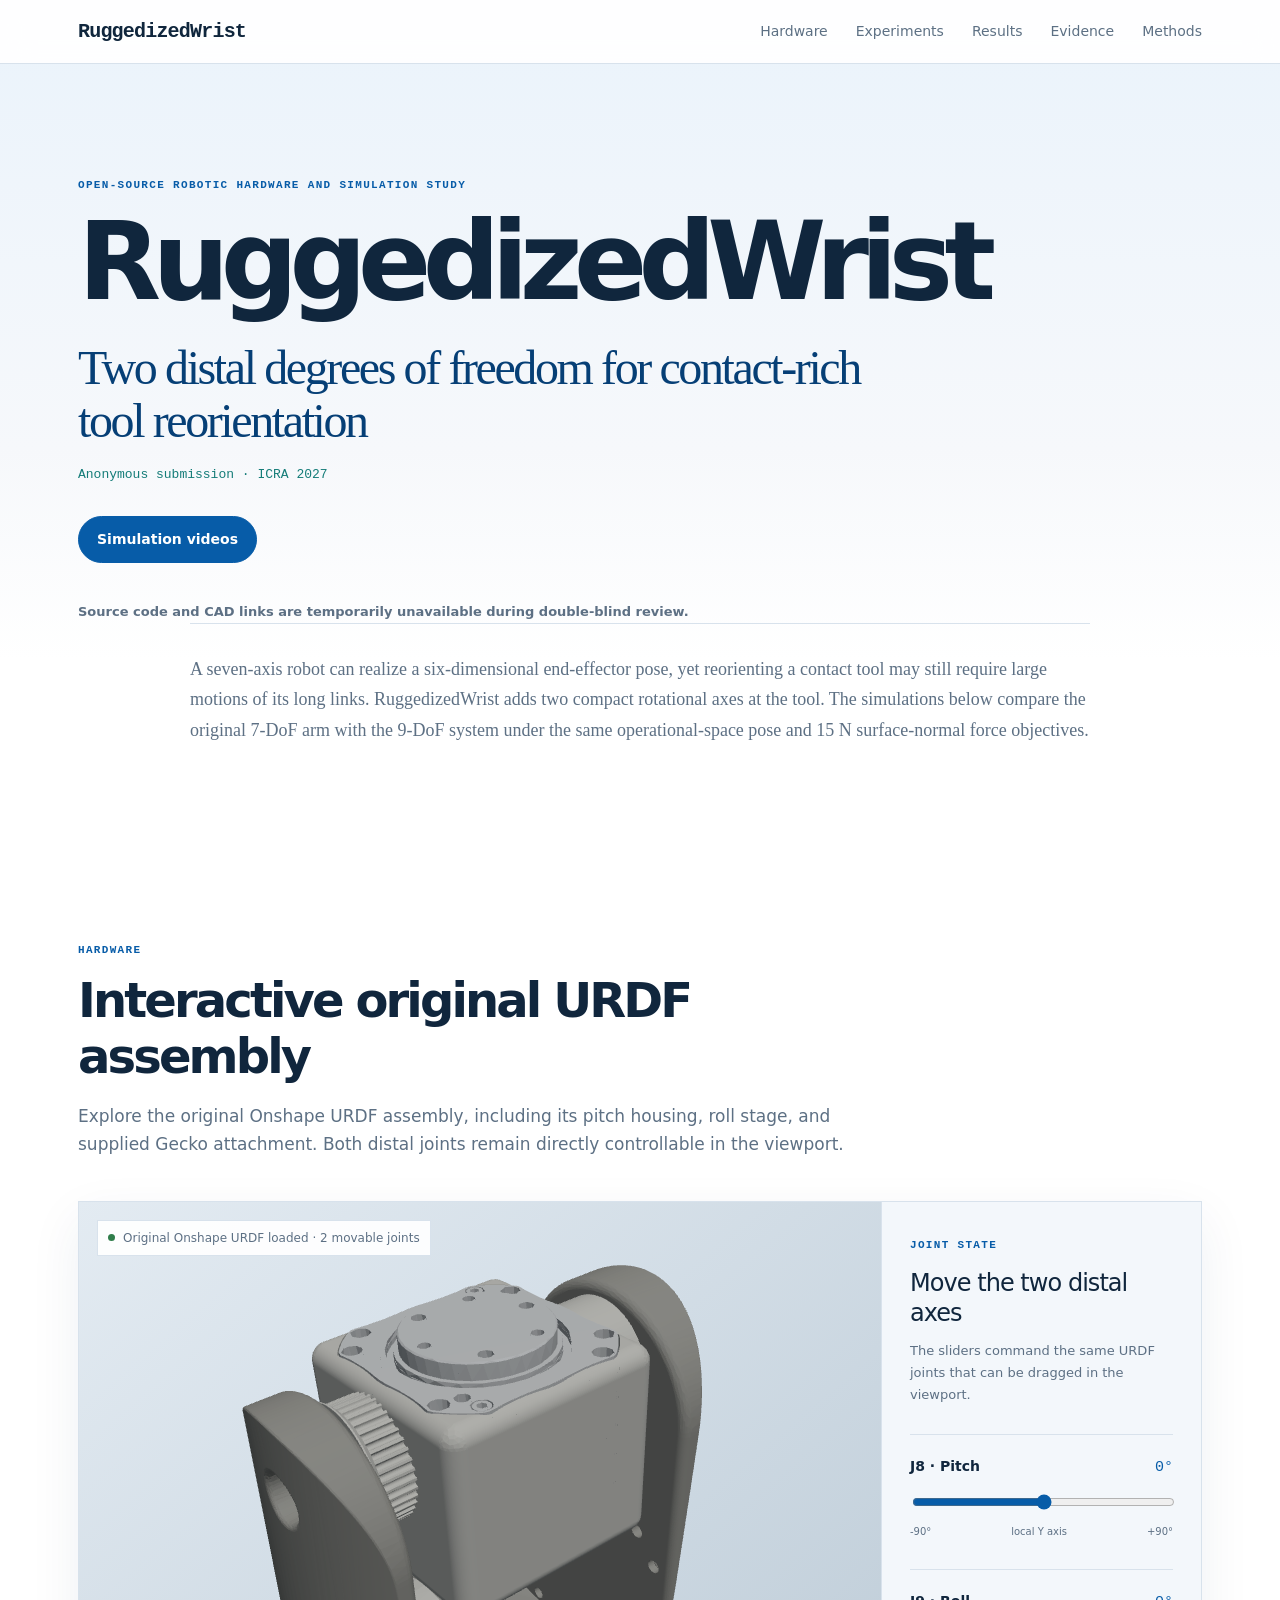
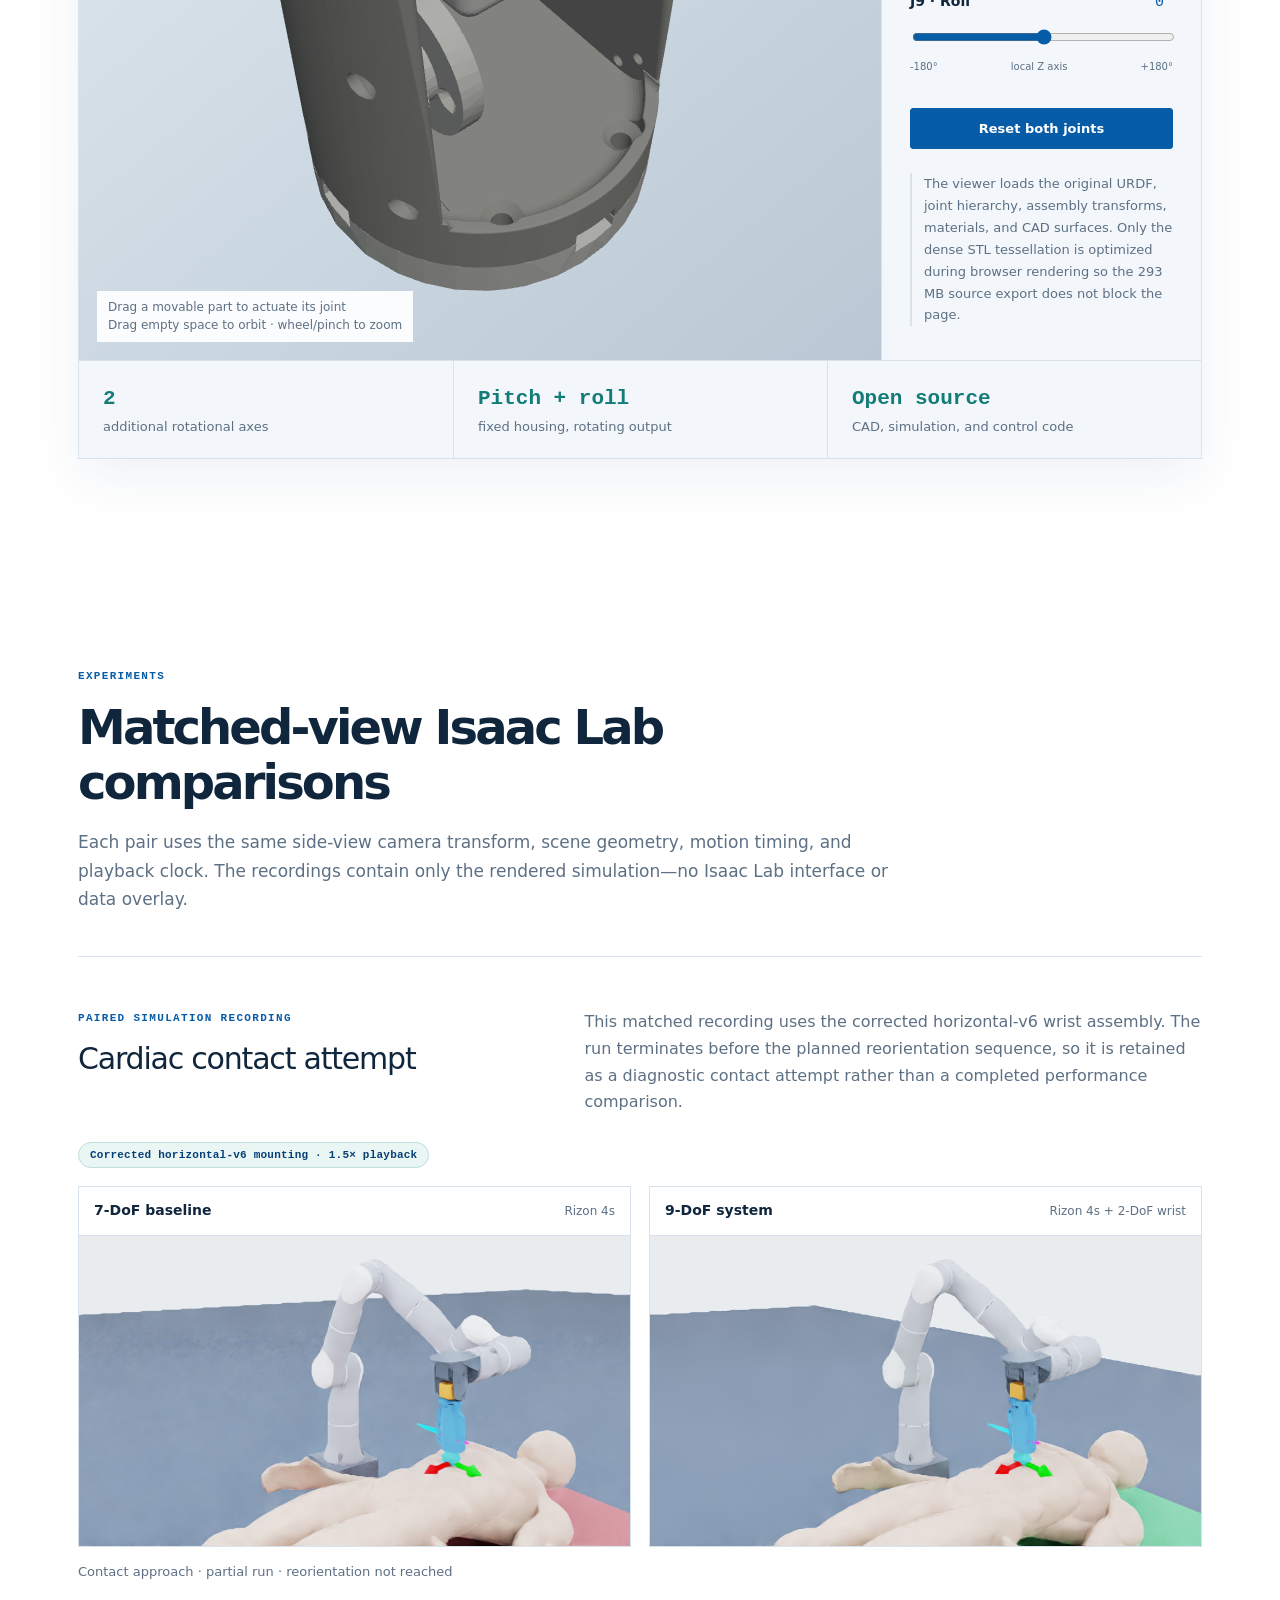
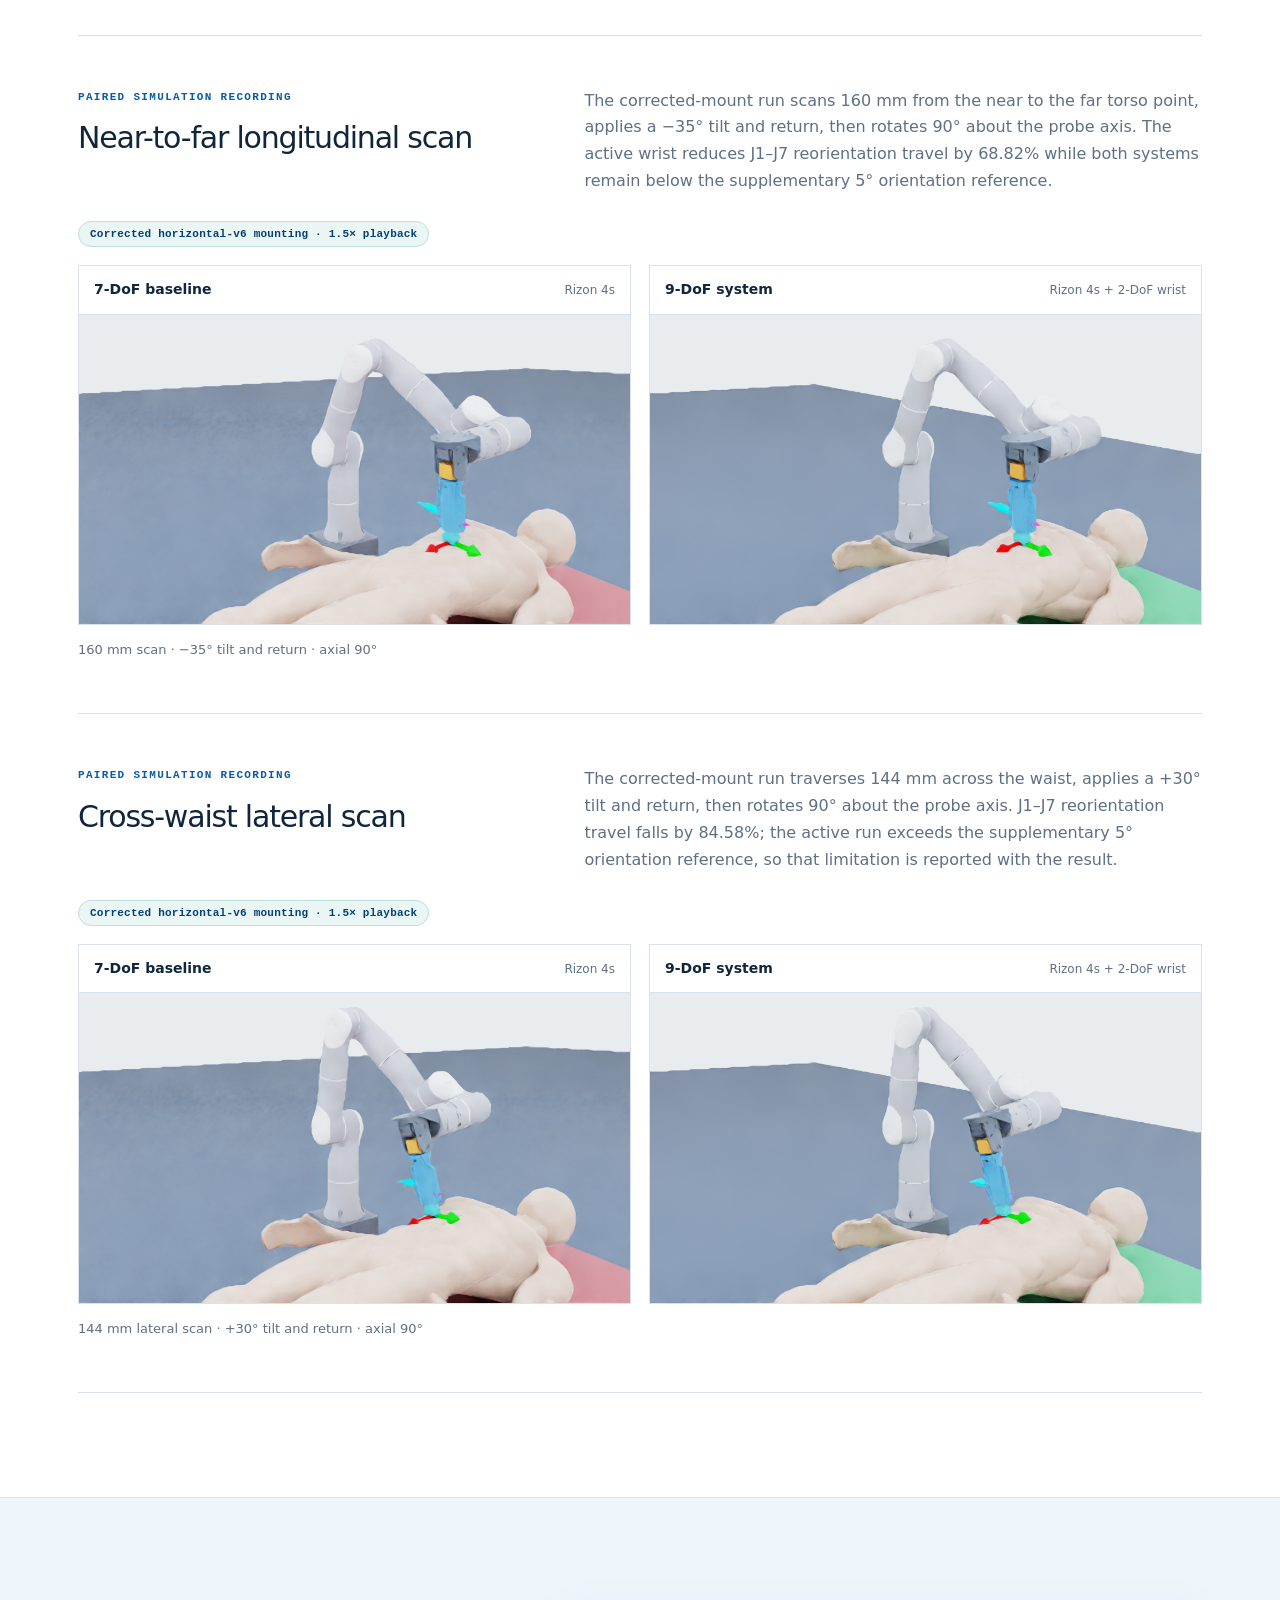
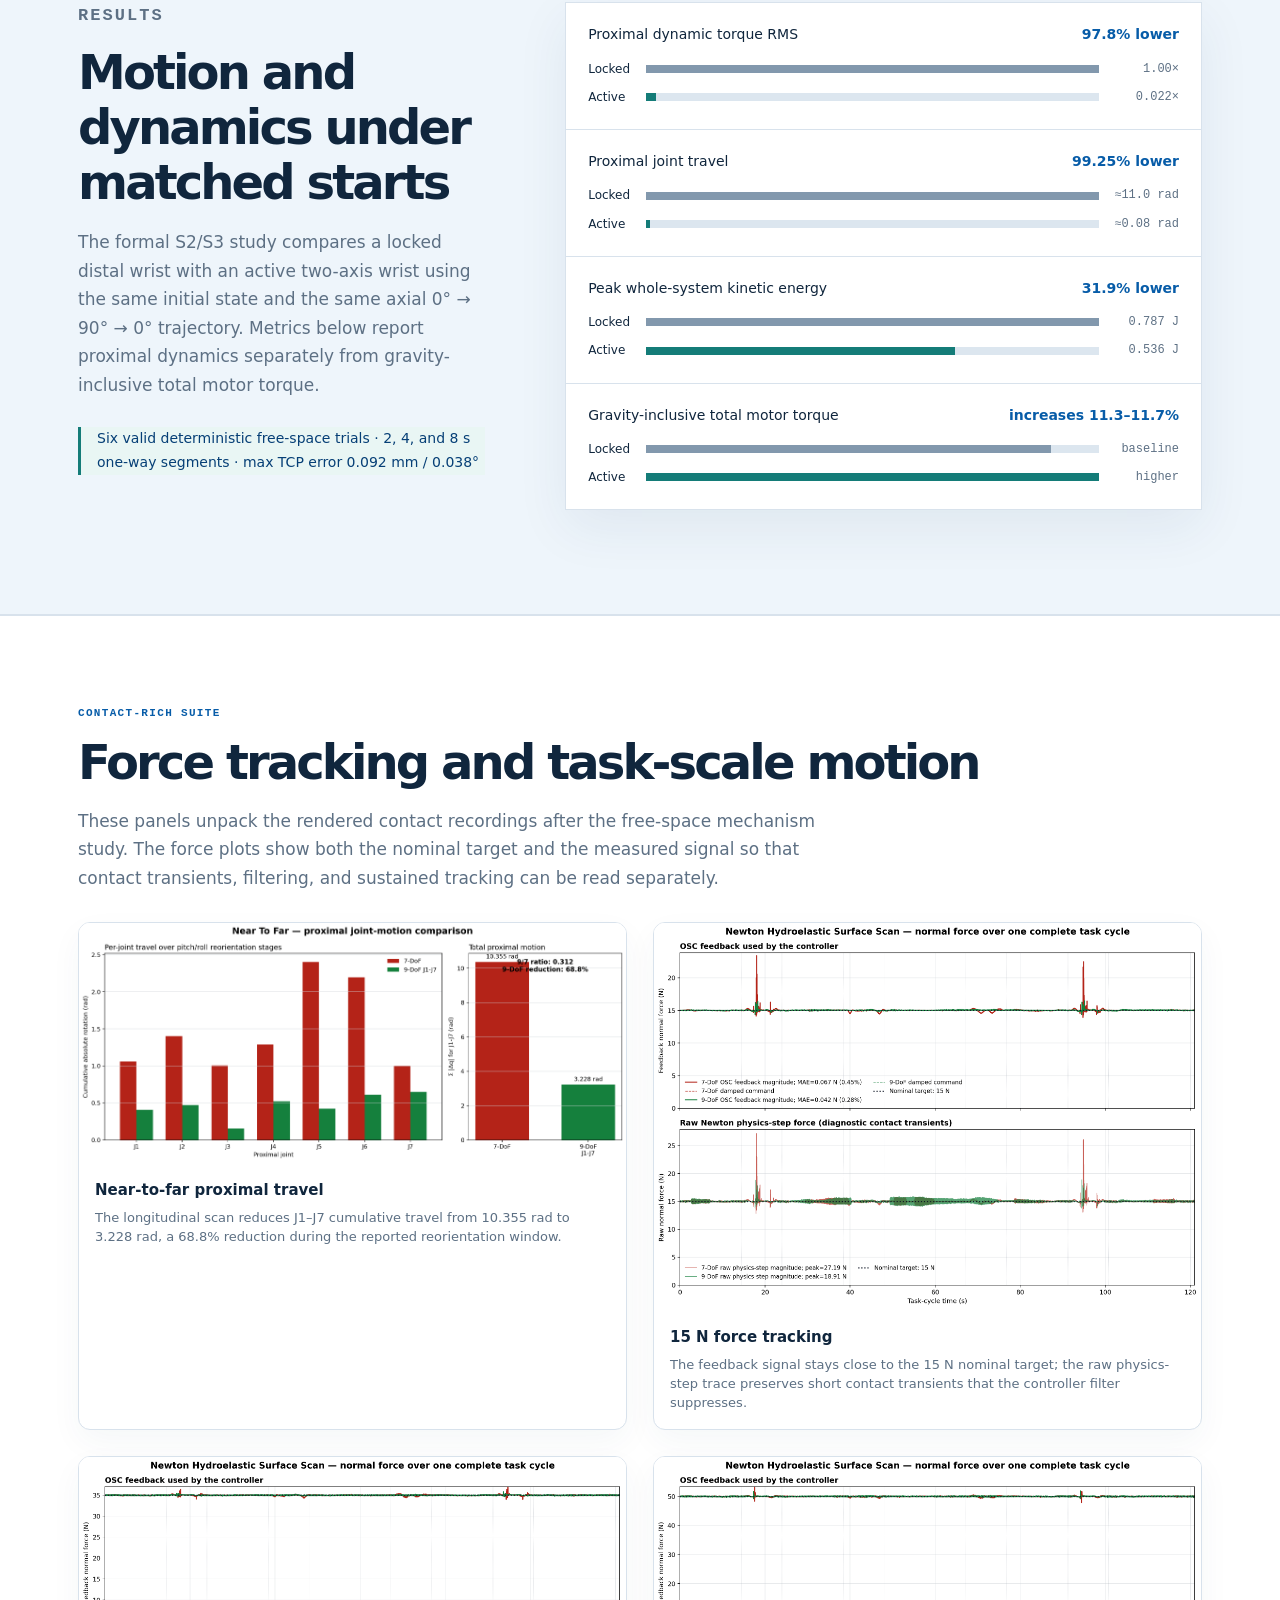
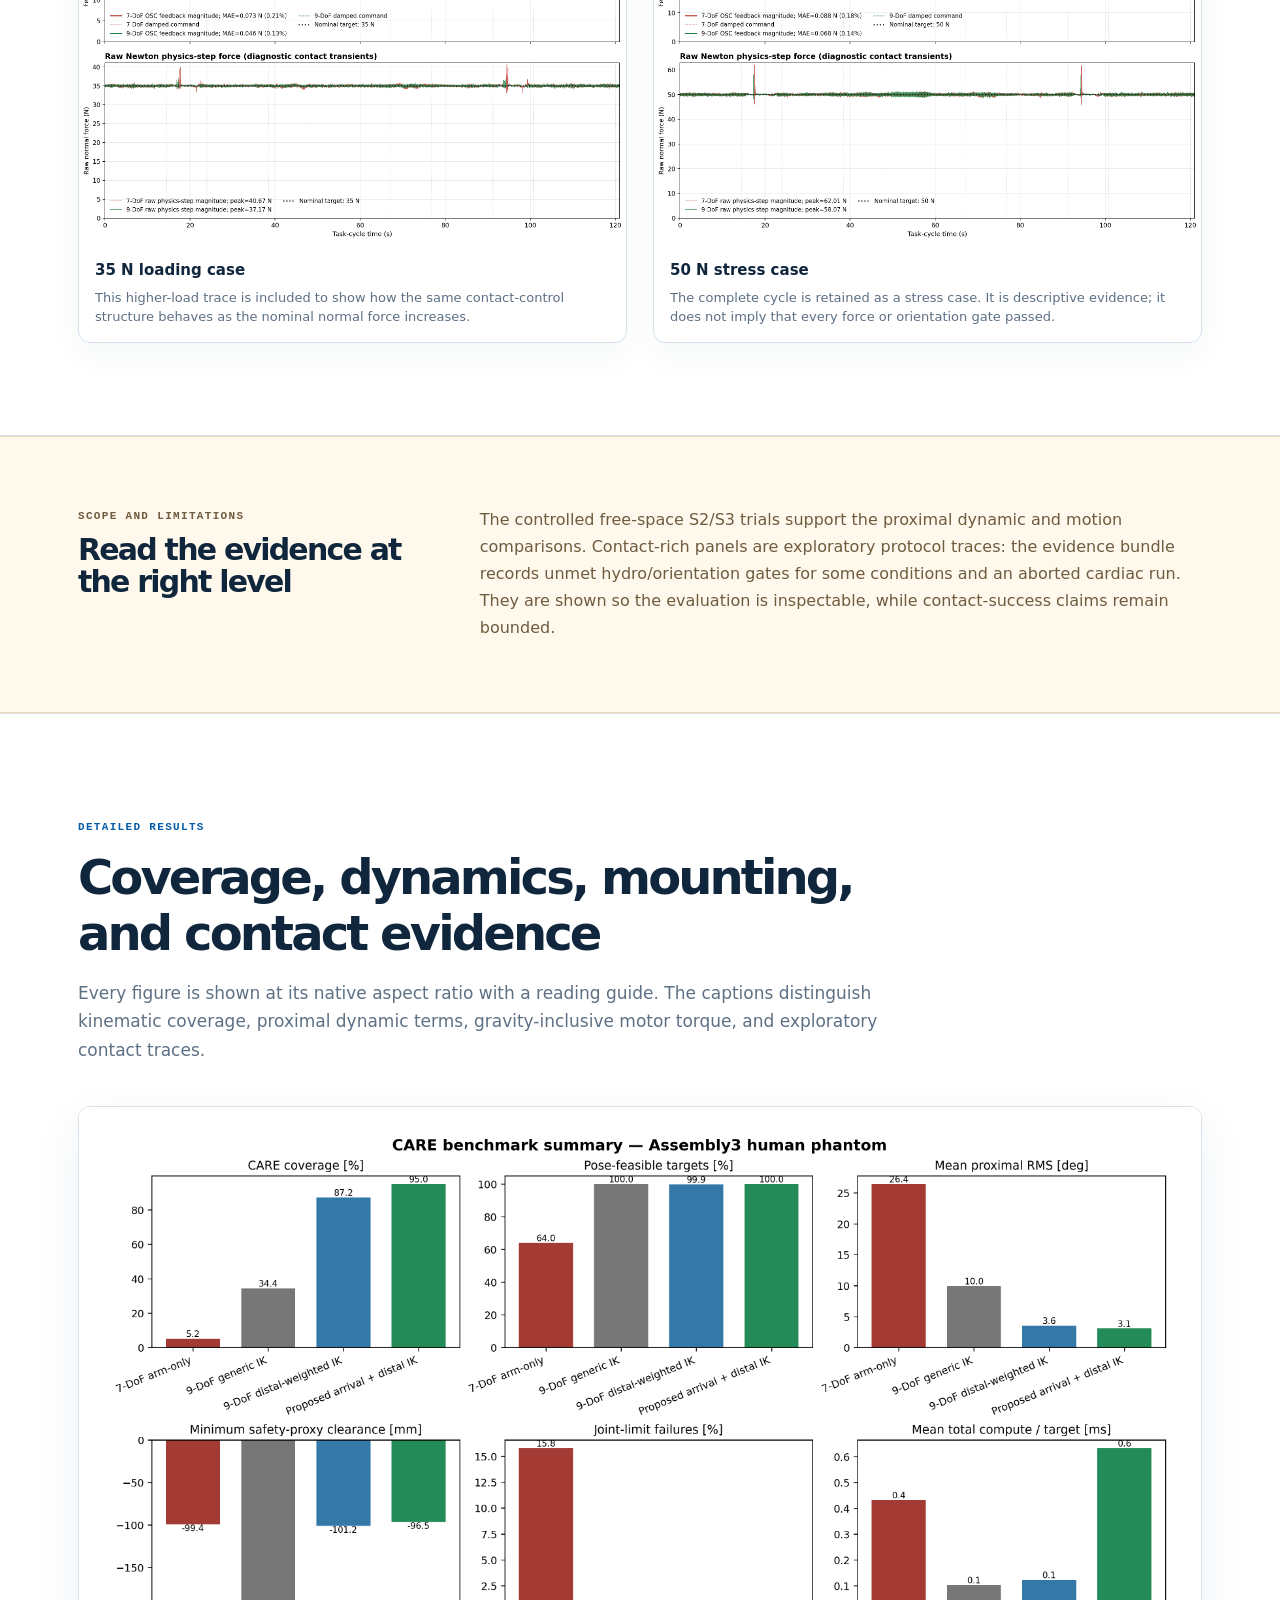
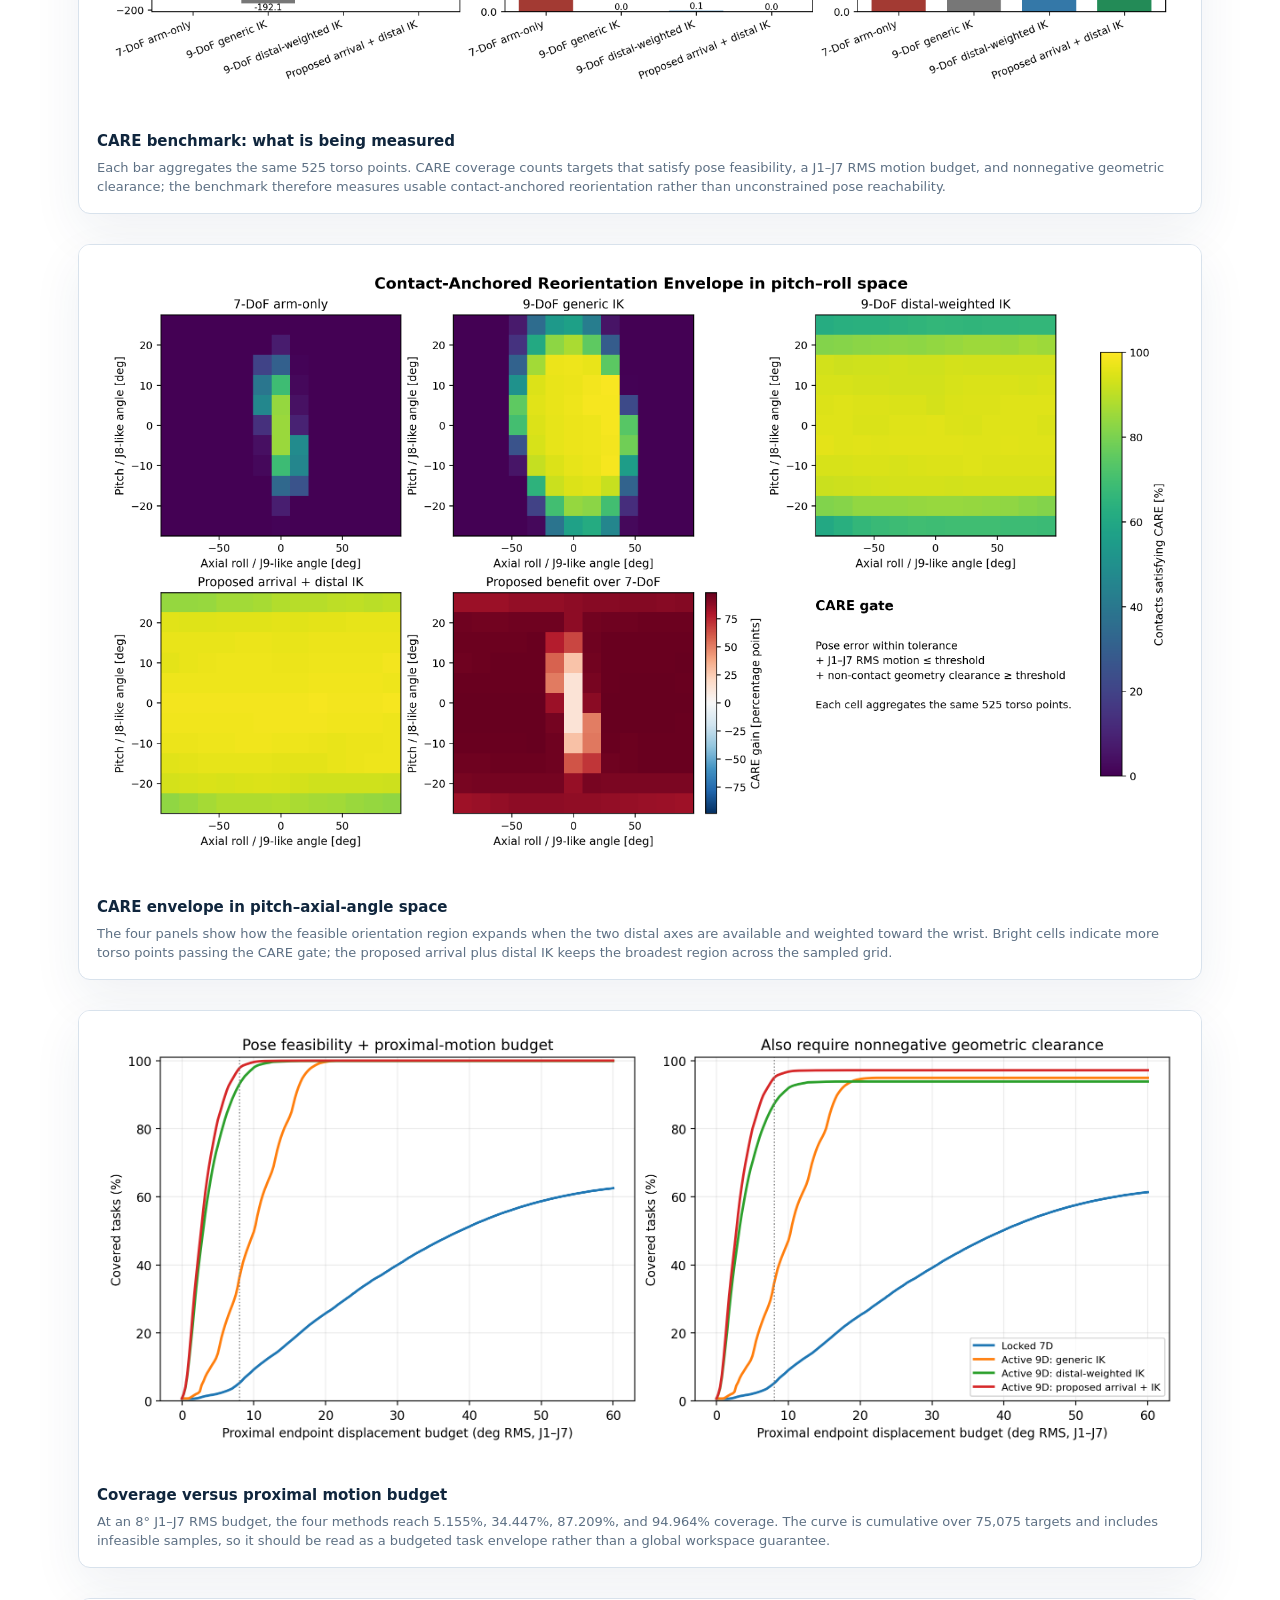
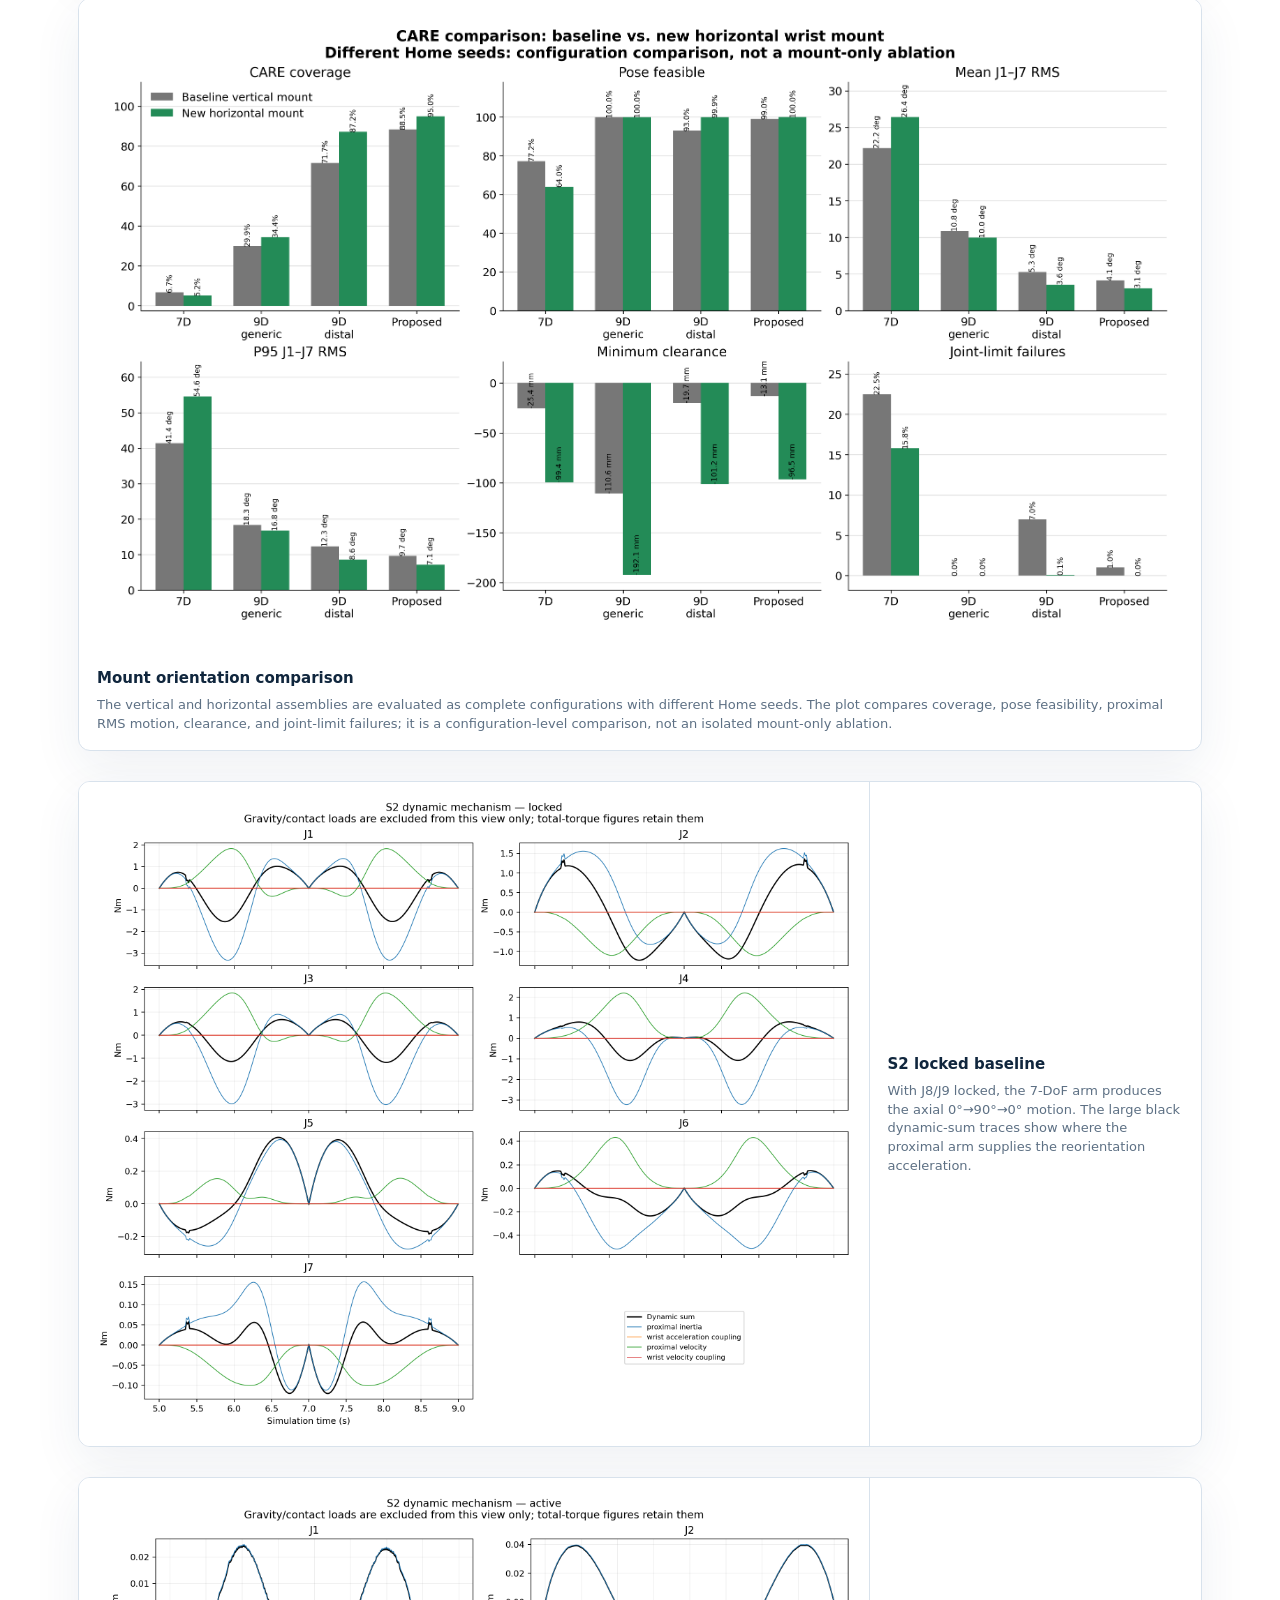
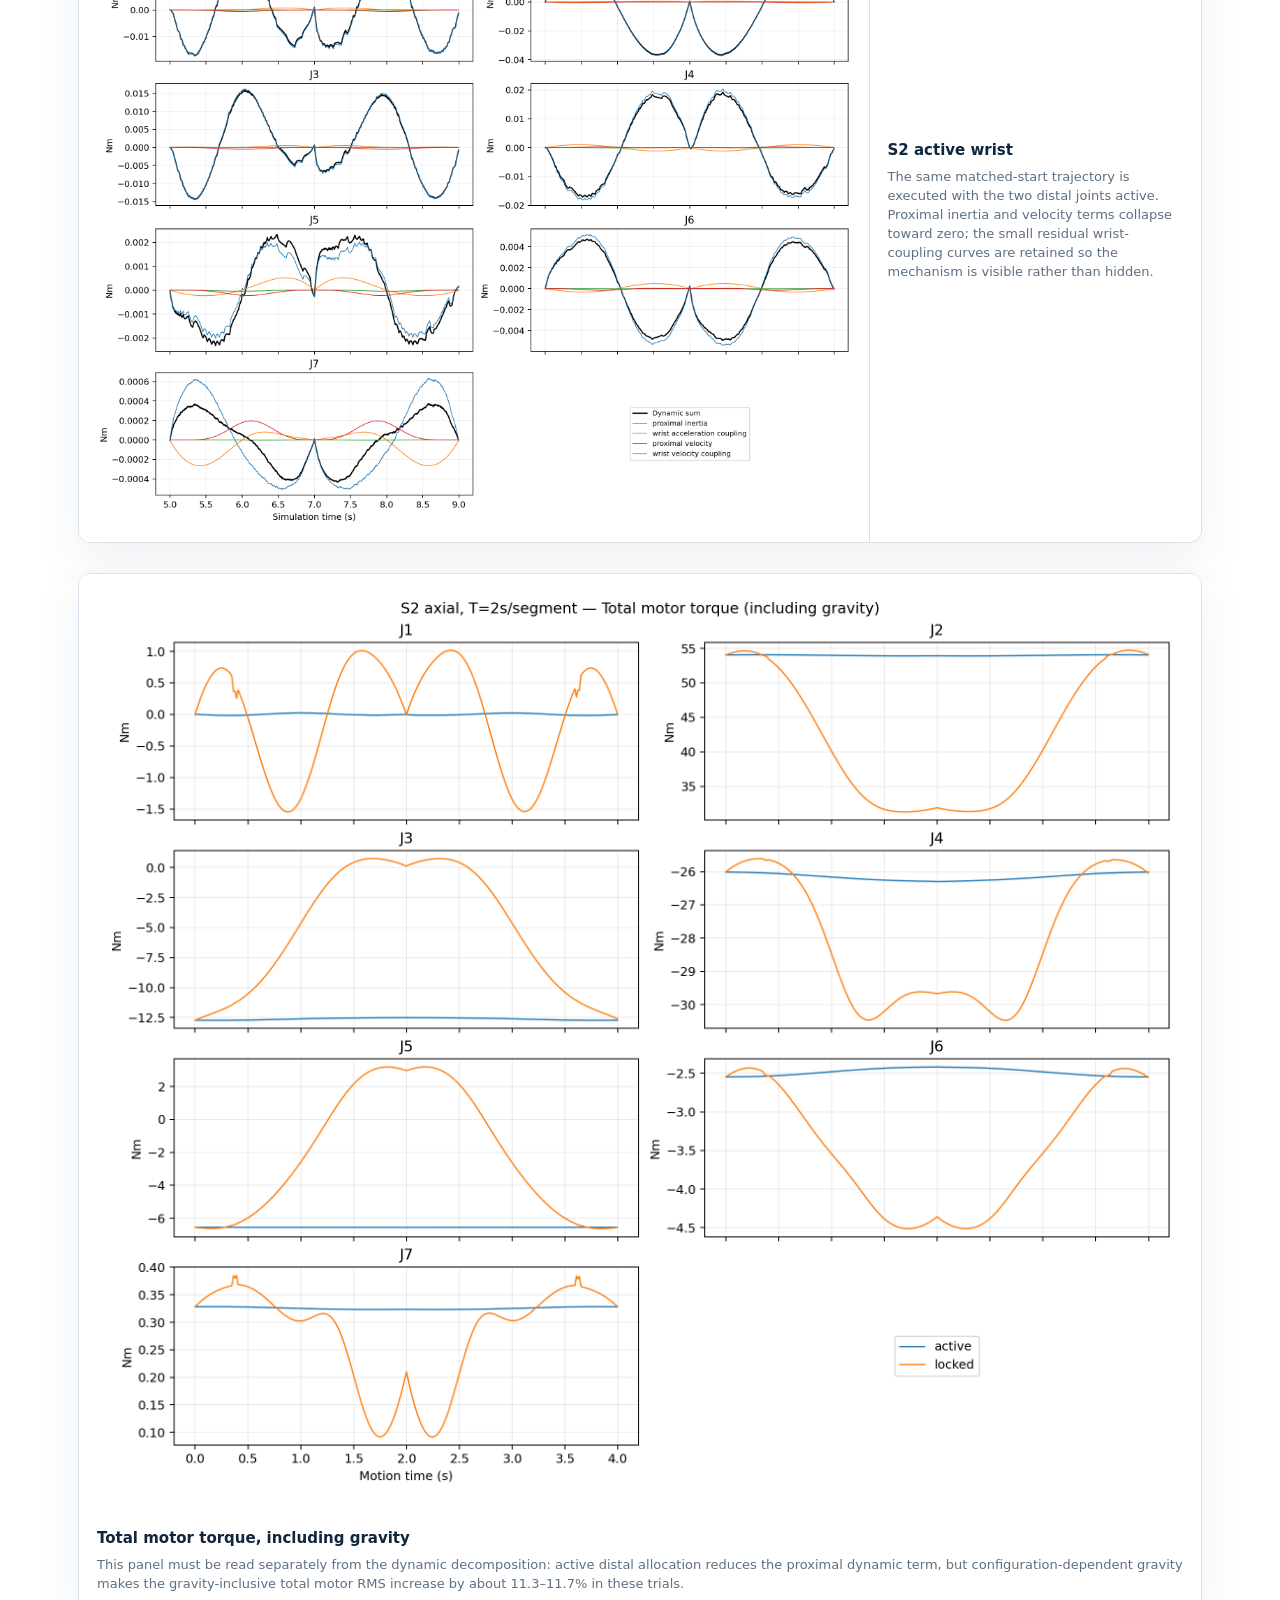
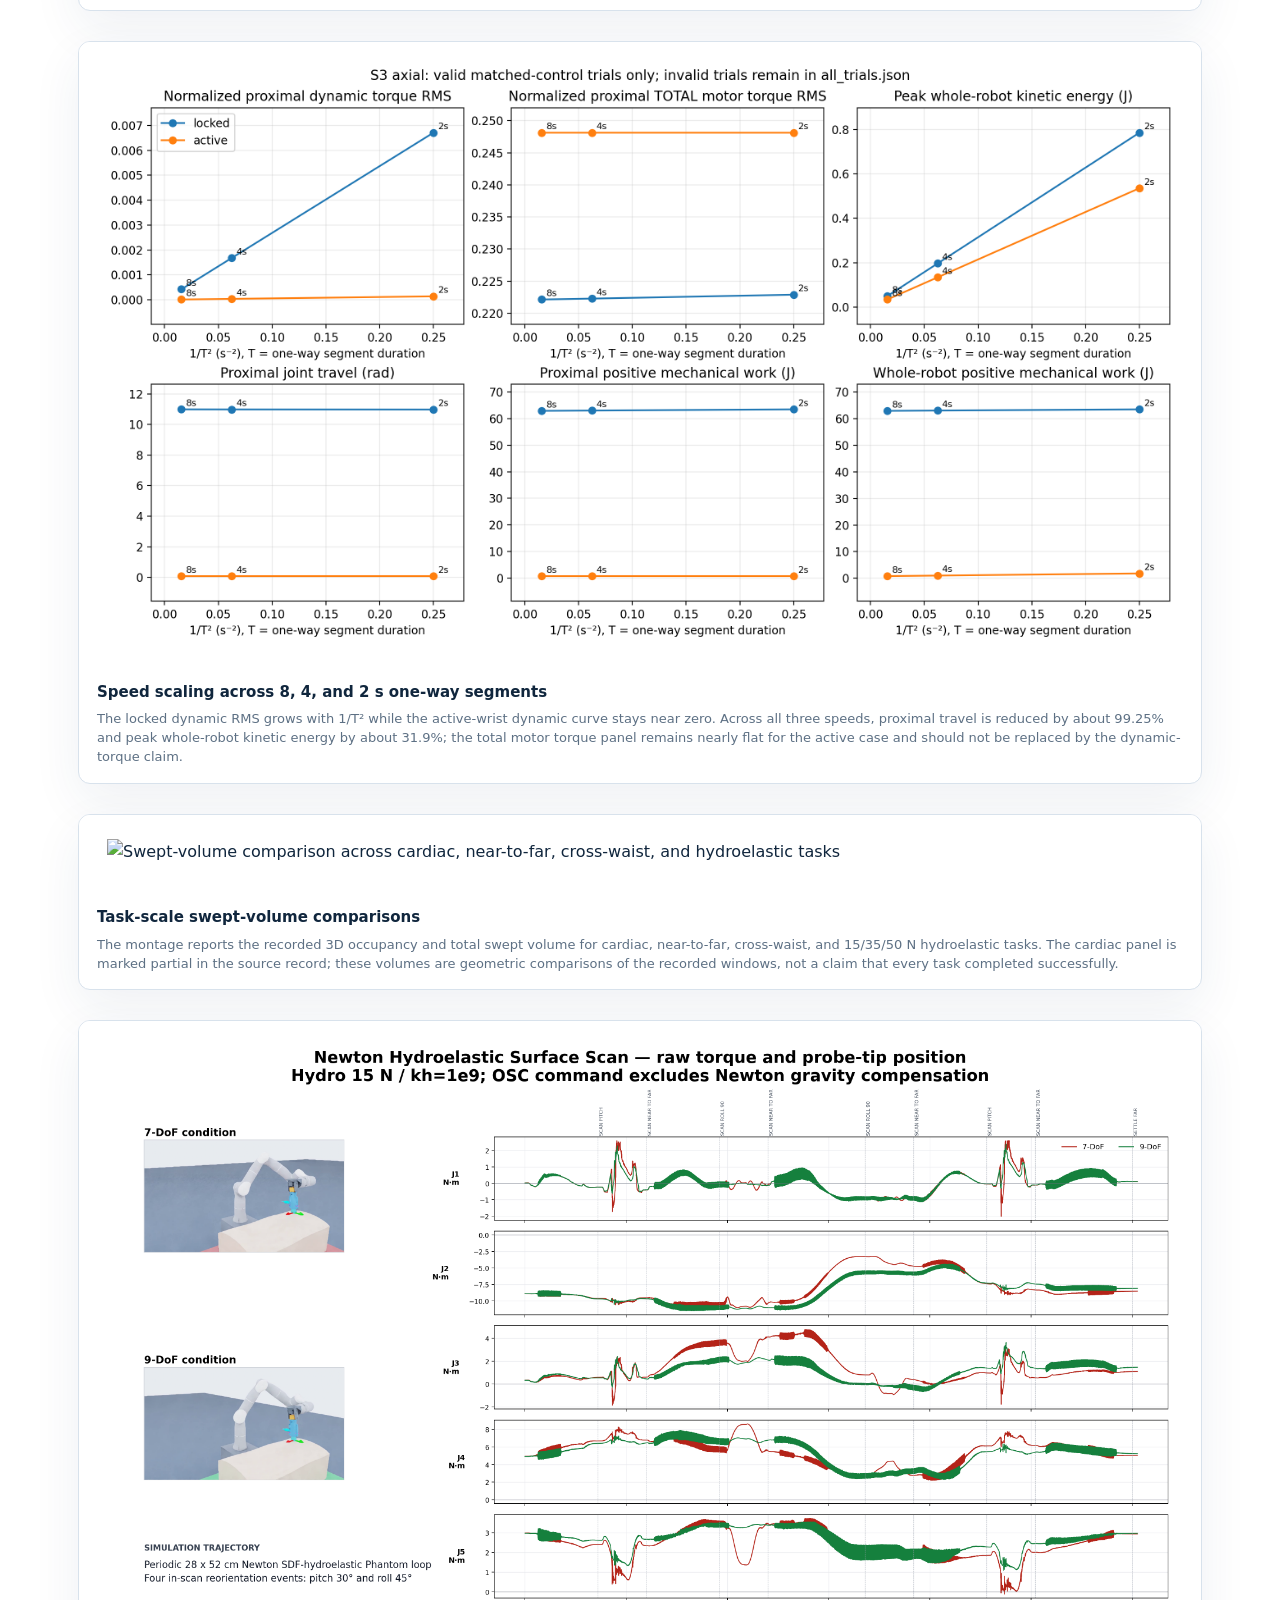
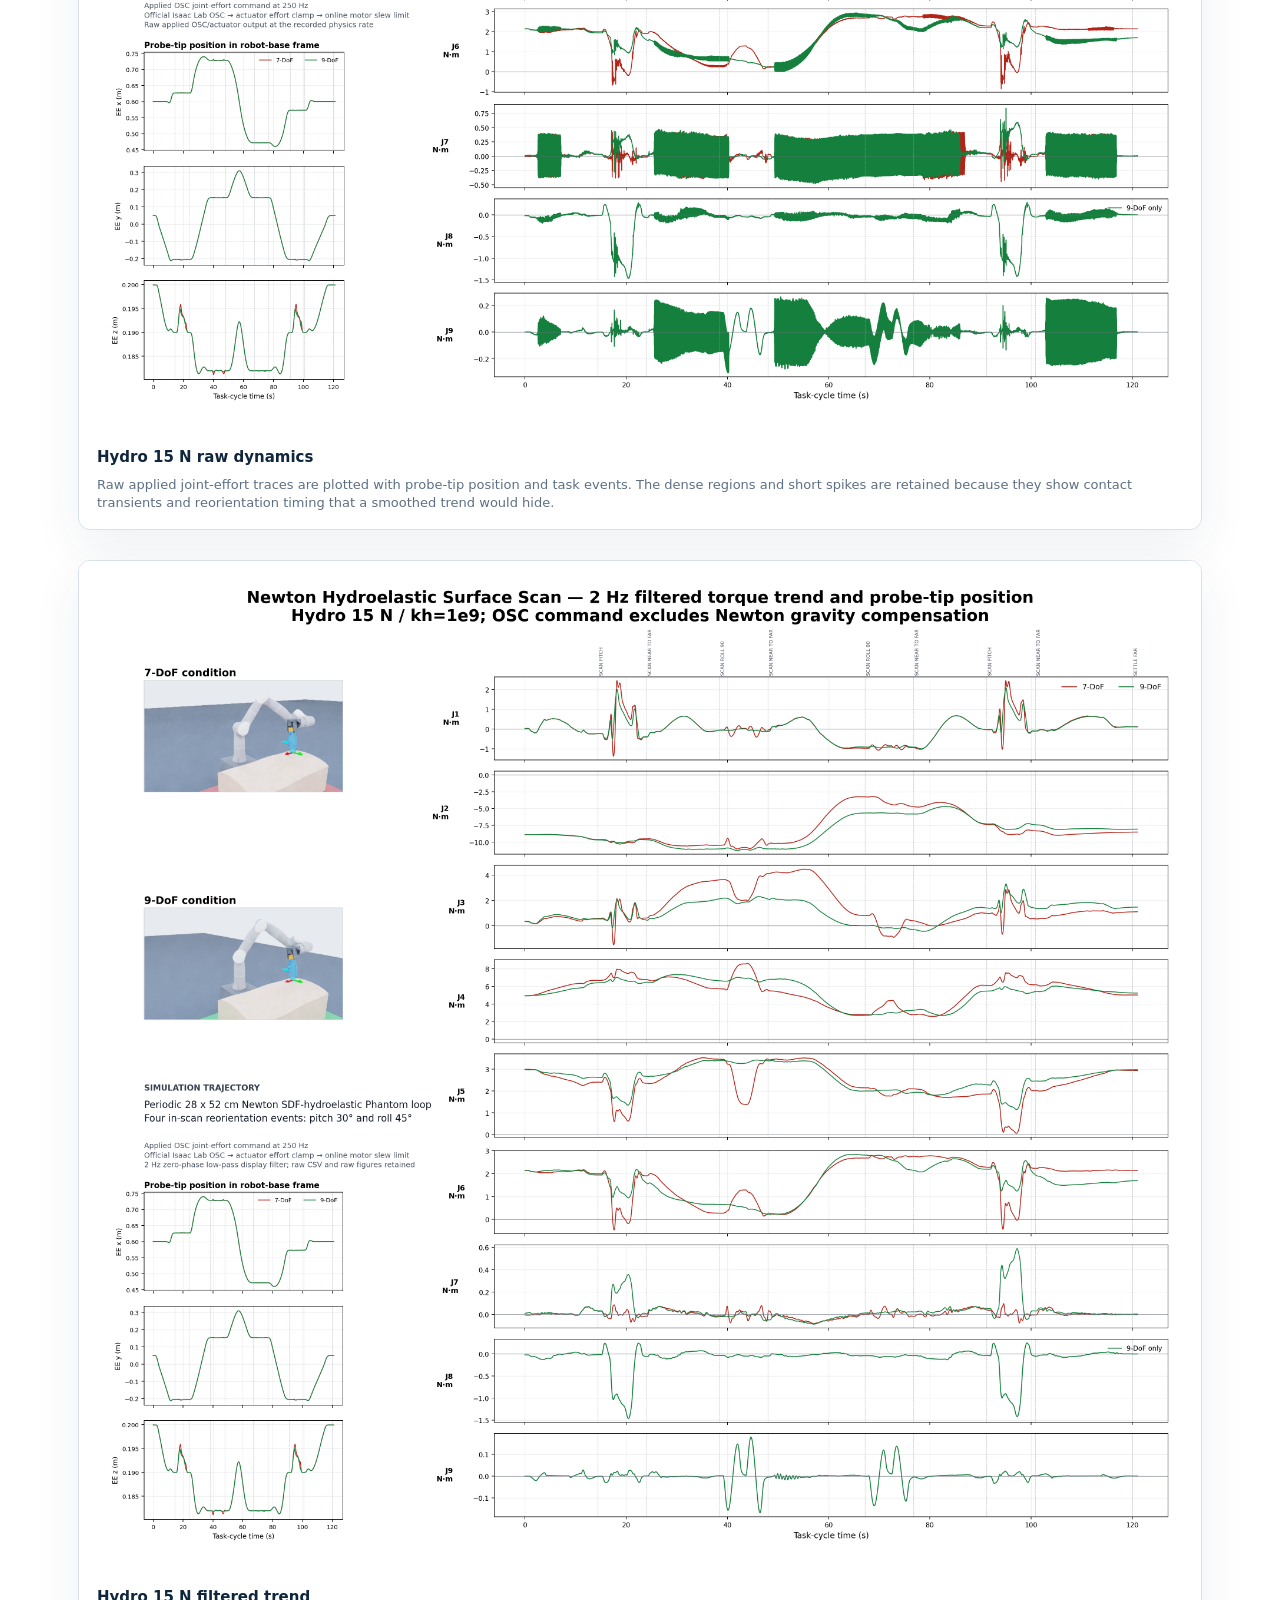
==== commit b9c7096b: "Remove physical manipulation video section" ====
--- a/index.html
+++ b/index.html
@@ -1,2 +1 @@
-<!DOCTYPE html><html lang="en"><head><meta charSet="utf-8"/><meta name="viewport" content="width=device-width, initial-scale=1"/><link rel="stylesheet" href="/_next/static/chunks/14d9cvodceqxo.css" data-precedence="next"/><link rel="stylesheet" href="/assets/anonymous.css?v=20260916-anon2"/><script src="/_next/static/chunks/turbopack-1tgm-5axp195g.js?v=20260912-standalone1" defer=""></script><script src="/_next/static/chunks/240s5a6-rup44.js?v=20260912-standalone1" defer=""></script><script src="/_next/static/chunks/2dsm156jex-1e.js?v=20260912-standalone1" defer=""></script><script src="/assets/urdf-element.js?v=20260912-standalone1" defer=""></script><title>RuggedizedWrist — Distal redundancy for contact-rich reorientation</title><meta name="description" content="Anonymous project page for a two-axis robotic wrist evaluated in contact-rich simulation tasks."/><meta property="og:title" content="RuggedizedWrist"/><meta property="og:description" content="A two-axis distal wrist that reallocates local reorientation away from the proximal arm."/><meta name="twitter:card" content="summary"/><meta name="twitter:title" content="RuggedizedWrist"/><meta name="twitter:description" content="A two-axis distal wrist that reallocates local reorientation away from the proximal arm."/><link rel="icon" href="/favicon.ico?favicon.3755p-vfswsm8.ico" sizes="64x64" type="image/x-icon"/><link rel="icon" href="/icon.png?icon.1s8coz6bxu5p_.png" sizes="512x512" type="image/png"/><link rel="apple-touch-icon" href="/apple-icon.png?apple-icon.3t5emei0vw-fw.png" sizes="180x180" type="image/png"/></head><body><main><nav class="site-nav" aria-label="Primary navigation"><a class="site-name" href="#top">RuggedizedWrist</a><div><a href="#hardware">Hardware</a><a href="#experiments">Experiments</a><a href="#results">Results</a><a href="#application">Application</a></div></nav><header class="hero container" id="top"><p class="venue">Open-source robotic hardware and simulation study</p><h1>RuggedizedWrist</h1><h2>Two distal degrees of freedom for contact-rich tool reorientation</h2><p class="affiliation">Anonymous submission · ICRA 2027</p><div class="hero-links"><a href="#experiments">Simulation videos</a></div><p class="review-resource-note">Source code and CAD links are temporarily unavailable during double-blind review.</p><p class="abstract">A seven-axis robot can realize a six-dimensional end-effector pose, yet reorienting a contact tool may still require large motions of its long links. RuggedizedWrist adds two compact rotational axes at the tool. The simulations below compare the original 7-DoF arm with the 9-DoF system under the same operational-space pose and 15 N surface-normal force objectives.</p></header><section class="section container" id="hardware"><div class="section-heading"><p class="section-kicker">Hardware</p><h2>Interactive original URDF assembly</h2><p>Explore the original Onshape URDF assembly, including its pitch housing, roll stage, and supplied Gecko attachment. Both distal joints remain directly controllable in the viewport.</p></div><div class="model-panel"><div class="urdf-viewer"><div class="urdf-canvas"><urdf-manipulator data-urdf="/models/urdf/ruggedized-wrist.urdf?v=20260912-original1" up="+Z" ambient-color="#b7c0c7" highlight-color="#8c1515" auto-redraw="" aria-label="Interactive URDF model of the two-axis RuggedizedWrist with Gecko output attachment"></urdf-manipulator><div class="viewer-status " role="status"><span></span>Loading interactive wrist model…</div><div class="viewer-help"><span>Drag a movable part to actuate its joint</span><span>Drag empty space to orbit · wheel/pinch to zoom</span></div></div><aside class="joint-panel" aria-label="URDF joint controls"><div class="joint-panel-heading"><p class="section-kicker">Joint state</p><h3>Move the two distal axes</h3><p>The sliders command the same URDF joints that can be dragged in the viewport.</p></div><label class="joint-control "><span class="joint-control-title"><strong>J8 · Pitch</strong><output>0<!-- -->°</output></span><input type="range" min="-90" max="90" step="1" aria-label="J8 · Pitch angle" value="0"/><span class="joint-scale"><span>-90<!-- -->°</span><span>local Y axis</span><span>+<!-- -->90<!-- -->°</span></span></label><label class="joint-control "><span class="joint-control-title"><strong>J9 · Roll</strong><output>0<!-- -->°</output></span><input type="range" min="-180" max="180" step="1" aria-label="J9 · Roll angle" value="0"/><span class="joint-scale"><span>-180<!-- -->°</span><span>local Z axis</span><span>+<!-- -->180<!-- -->°</span></span></label><button type="button" class="reset-joints">Reset both joints</button><p class="urdf-note">The viewer loads the original URDF, joint hierarchy, assembly transforms, materials, and CAD surfaces. Only the dense STL tessellation is optimized during browser rendering so the 293 MB source export does not block the page.</p></aside></div><div class="model-notes"><div><strong>2</strong><span>additional rotational axes</span></div><div><strong>Pitch + roll</strong><span>fixed housing, rotating output</span></div><div><strong>Open source</strong><span>CAD, simulation, and control code</span></div></div></div></section><section class="section container" id="experiments"><div class="section-heading"><p class="section-kicker">Experiments</p><h2>Matched-view Isaac Lab comparisons</h2><p>Each pair uses the same side-view camera transform, scene geometry, motion timing, and playback clock. The recordings contain only the rendered simulation—no Isaac Lab interface or data overlay.</p></div><div class="demo-list"><article class="demo"><div class="demo-heading"><div><p class="section-kicker">Paired simulation recording</p><h3>Cardiac contact attempt</h3></div><p>This matched recording uses the corrected horizontal-v6 wrist assembly. The run terminates before the planned reorientation sequence, so it is retained as a diagnostic contact attempt rather than a completed performance comparison.</p></div><div class="video-pair" data-sync-group="cardiac" aria-label="Cardiac contact attempt: synchronized 7-DoF and 9-DoF recordings"><figure><figcaption><strong>7-DoF baseline</strong><span>Rizon 4s</span></figcaption><img src="/media/results/mount-v6/posters/cardiac-7dof.png" alt="Cardiac contact attempt, 7-DoF baseline using the corrected horizontal-v6 mount" width="768" height="432" decoding="async"/></figure><figure><figcaption><strong>9-DoF system</strong><span>Rizon 4s + 2-DoF wrist</span></figcaption><img src="/media/results/mount-v6/posters/cardiac-9dof.png" alt="Cardiac contact attempt, 9-DoF augmented system using the corrected horizontal-v6 mount" width="768" height="432" decoding="async"/></figure></div><p class="phase-line">Contact approach · partial run · reorientation not reached</p></article><article class="demo"><div class="demo-heading"><div><p class="section-kicker">Paired simulation recording</p><h3>Near-to-far longitudinal scan</h3></div><p>The corrected-mount run scans 160 mm from the near to the far torso point, applies a −35° tilt and return, then rotates 90° about the probe axis. The active wrist reduces J1–J7 reorientation travel by 68.82% while both systems remain below the supplementary 5° orientation reference.</p></div><div class="video-pair" data-sync-group="longitudinal" aria-label="Near-to-far longitudinal scan: synchronized 7-DoF and 9-DoF recordings"><figure><figcaption><strong>7-DoF baseline</strong><span>Rizon 4s</span></figcaption><img src="/media/results/mount-v6/posters/near-to-far-7dof.png" alt="Near-to-far longitudinal scan, 7-DoF baseline using the corrected horizontal-v6 mount" width="768" height="432" decoding="async"/></figure><figure><figcaption><strong>9-DoF system</strong><span>Rizon 4s + 2-DoF wrist</span></figcaption><img src="/media/results/mount-v6/posters/near-to-far-9dof.png" alt="Near-to-far longitudinal scan, 9-DoF augmented system using the corrected horizontal-v6 mount" width="768" height="432" decoding="async"/></figure></div><p class="phase-line">160 mm scan · −35° tilt and return · axial 90°</p></article><article class="demo"><div class="demo-heading"><div><p class="section-kicker">Paired simulation recording</p><h3>Cross-waist lateral scan</h3></div><p>The corrected-mount run traverses 144 mm across the waist, applies a +30° tilt and return, then rotates 90° about the probe axis. J1–J7 reorientation travel falls by 84.58%; the active run exceeds the supplementary 5° orientation reference, so that limitation is reported with the result.</p></div><div class="video-pair" data-sync-group="waist" aria-label="Cross-waist lateral scan: synchronized 7-DoF and 9-DoF recordings"><figure><figcaption><strong>7-DoF baseline</strong><span>Rizon 4s</span></figcaption><img src="/media/results/mount-v6/posters/cross-waist-7dof.png" alt="Cross-waist lateral scan, 7-DoF baseline using the corrected horizontal-v6 mount" width="768" height="432" decoding="async"/></figure><figure><figcaption><strong>9-DoF system</strong><span>Rizon 4s + 2-DoF wrist</span></figcaption><img src="/media/results/mount-v6/posters/cross-waist-9dof.png" alt="Cross-waist lateral scan, 9-DoF augmented system using the corrected horizontal-v6 mount" width="768" height="432" decoding="async"/></figure></div><p class="phase-line">144 mm lateral scan · +30° tilt and return · axial 90°</p></article></div></section><section class="section results" id="results"><div class="container results-grid"><div class="results-copy"><p class="section-kicker">Results</p><h2>Motion and dynamics under matched starts</h2><p>The formal S2/S3 study compares a locked distal wrist with an active two-axis wrist using the same initial state and the same axial 0° → 90° → 0° trajectory. Metrics below report proximal dynamics separately from gravity-inclusive total motor torque.</p><p class="control-note">Six valid deterministic free-space trials · 2, 4, and 8 s one-way segments · max TCP error 0.092 mm / 0.038°</p></div><div class="metrics"><div class="metric-row"><div class="metric-title"><span>Proximal dynamic torque RMS</span><strong>97.8% lower</strong></div><div class="metric-value"><span>Locked</span><div class="track"><i style="width:100%"></i></div><code>1.00×</code></div><div class="metric-value nine"><span>Active</span><div class="track"><i style="width:2.2%"></i></div><code>0.022×</code></div></div><div class="metric-row"><div class="metric-title"><span>Proximal joint travel</span><strong>99.25% lower</strong></div><div class="metric-value"><span>Locked</span><div class="track"><i style="width:100%"></i></div><code>≈11.0 rad</code></div><div class="metric-value nine"><span>Active</span><div class="track"><i style="width:0.75%"></i></div><code>≈0.08 rad</code></div></div><div class="metric-row"><div class="metric-title"><span>Peak whole-system kinetic energy</span><strong>31.9% lower</strong></div><div class="metric-value"><span>Locked</span><div class="track"><i style="width:100%"></i></div><code>0.787 J</code></div><div class="metric-value nine"><span>Active</span><div class="track"><i style="width:68.1%"></i></div><code>0.536 J</code></div></div><div class="metric-row"><div class="metric-title"><span>Gravity-inclusive total motor torque</span><strong>increases 11.3–11.7%</strong></div><div class="metric-value"><span>Locked</span><div class="track"><i style="width:89.5%"></i></div><code>baseline</code></div><div class="metric-value nine"><span>Active</span><div class="track"><i style="width:100%"></i></div><code>higher</code></div></div></div></div></section><section class="section application" id="application"><div class="container"><div class="section-heading"><p class="section-kicker">Application</p><h2>Physical manipulation demonstration</h2><p>A hardware demonstration of the wrist used as a compact distal manipulation module. The recording is presented separately from the simulation results above.</p></div><div class="application-layout"><figure class="application-media"><video controls="" playsInline="" preload="metadata" poster="/media/ruggedized-wrist-application-poster.jpg"><source src="/media/ruggedized-wrist-application.mp4" type="video/mp4"/></video><figcaption>RuggedizedWrist hardware application · 2 min 08 s</figcaption></figure><div class="application-copy"><h3>From simulation to hardware</h3><p>The video shows a physical robotic manipulation setup using the wrist hardware. It complements the operational-space control comparisons by showing the mechanism in a real application.</p><a href="https://drive.google.com/file/d/1ErciZE59tnva1U0F0sPOjzRsFowtu8QP/view?usp=sharing" target="_blank" rel="noreferrer">View the original recording on Google Drive</a></div></div></div></section><section class="section evidence" id="evidence"><div class="container"><div class="section-heading"><p class="section-kicker">Evidence library</p><h2>Mount variants, coverage, and new dynamics</h2><p>The selected panels below make the evidence trail readable without exposing author identity. They include the revised horizontal mount comparison, the CARE envelope, matched-start dynamics, and force traces from the contact scans.</p></div><div class="evidence-grid"><figure class="evidence-card evidence-wide"><img src="/media/results/mount-comparison.png" alt="CARE comparison of baseline vertical and new horizontal wrist mounts" loading="lazy"/><figcaption><strong>Mount comparison</strong><span>Baseline vertical vs. revised horizontal assembly; configuration comparison is reported as such.</span></figcaption></figure><figure class="evidence-card"><img src="/media/results/care-heatmap.png" alt="Contact-Anchored Reorientation Envelope heatmap" loading="lazy"/><figcaption><strong>CARE envelope</strong><span>Distal-weighted and arrival-aware strategies broaden the sampled feasible region.</span></figcaption></figure><figure class="evidence-card"><img src="/media/results/care-coverage.png" alt="CARE coverage as a function of proximal motion budget" loading="lazy"/><figcaption><strong>Coverage vs. motion budget</strong><span>8° budget coverage: 5.155%, 34.447%, 87.209%, and 94.964% across the four methods.</span></figcaption></figure><figure class="evidence-card"><img src="/media/results/s2-active.png" alt="Active-wrist dynamic torque decomposition" loading="lazy"/><figcaption><strong>S2 mechanism</strong><span>Signed proximal dynamic contributions with the distal wrist active.</span></figcaption></figure><figure class="evidence-card"><img src="/media/results/s3-speed.png" alt="S3 speed scaling comparison" loading="lazy"/><figcaption><strong>S3 speed scaling</strong><span>Dynamic torque falls with distal allocation while total motor torque remains a separate quantity.</span></figcaption></figure><figure class="evidence-card"><img src="/media/results/hydro15-force.png" alt="15 N hydroelastic force trace" loading="lazy"/><figcaption><strong>Contact scan trace</strong><span>Representative 15 N hydroelastic force trace; contact-task limitations remain documented.</span></figcaption></figure></div><div class="evidence-links"><a href="#methods">Evaluation protocol</a><a href="#methods">Measurement definitions</a><a href="#methods">Limitations</a></div></div></section><footer id="source"><div class="container footer-grid"><div class="contributors" id="contributors"><h2>Anonymous release</h2><p>Names, affiliations, and personal links are intentionally withheld for double-blind review. The page presents the artifact, evaluation protocol, and evidence only.</p></div><div class="source"><h2>Open-source resources</h2><ul class="source-links"><li><span>Code and simulation</span><span class="temporarily-unavailable" aria-disabled="true">Temporarily unavailable <small>during double-blind review</small></span></li><li><span>Mechanical design</span><span class="temporarily-unavailable" aria-disabled="true">Temporarily unavailable <small>during double-blind review</small></span></li></ul><p>CAD, Isaac Lab OSC experiments, evaluation data, and website.</p></div></div><div class="container footer-bottom"><span>RuggedizedWrist</span><span>Anonymous research project · 2026</span></div></footer></main><script src="/assets/site.js?v=20260916-anon1" defer=""></script></body></html>
-
+<!DOCTYPE html><html lang="en"><head><meta charSet="utf-8"/><meta name="viewport" content="width=device-width, initial-scale=1"/><link rel="stylesheet" href="/_next/static/chunks/14d9cvodceqxo.css" data-precedence="next"/><link rel="stylesheet" href="/assets/anonymous.css?v=20260916-anon3"/><script src="/_next/static/chunks/turbopack-1tgm-5axp195g.js?v=20260912-standalone1" defer=""></script><script src="/_next/static/chunks/240s5a6-rup44.js?v=20260912-standalone1" defer=""></script><script src="/_next/static/chunks/2dsm156jex-1e.js?v=20260912-standalone1" defer=""></script><script src="/assets/urdf-element.js?v=20260912-standalone1" defer=""></script><title>RuggedizedWrist — Distal redundancy for contact-rich reorientation</title><meta name="description" content="Anonymous project page for a two-axis robotic wrist evaluated in contact-rich simulation tasks."/><meta property="og:title" content="RuggedizedWrist"/><meta property="og:description" content="A two-axis distal wrist that reallocates local reorientation away from the proximal arm."/><meta name="twitter:card" content="summary"/><meta name="twitter:title" content="RuggedizedWrist"/><meta name="twitter:description" content="A two-axis distal wrist that reallocates local reorientation away from the proximal arm."/><link rel="icon" href="/favicon.ico?favicon.3755p-vfswsm8.ico" sizes="64x64" type="image/x-icon"/><link rel="icon" href="/icon.png?icon.1s8coz6bxu5p_.png" sizes="512x512" type="image/png"/><link rel="apple-touch-icon" href="/apple-icon.png?apple-icon.3t5emei0vw-fw.png" sizes="180x180" type="image/png"/></head><body><main><nav class="site-nav" aria-label="Primary navigation"><a class="site-name" href="#top">RuggedizedWrist</a><div><a href="#hardware">Hardware</a><a href="#experiments">Experiments</a><a href="#results">Results</a></div></nav><header class="hero container" id="top"><p class="venue">Open-source robotic hardware and simulation study</p><h1>RuggedizedWrist</h1><h2>Two distal degrees of freedom for contact-rich tool reorientation</h2><p class="affiliation">Anonymous submission · ICRA 2027</p><div class="hero-links"><a href="#experiments">Simulation videos</a></div><p class="review-resource-note">Source code and CAD links are temporarily unavailable during double-blind review.</p><p class="abstract">A seven-axis robot can realize a six-dimensional end-effector pose, yet reorienting a contact tool may still require large motions of its long links. RuggedizedWrist adds two compact rotational axes at the tool. The simulations below compare the original 7-DoF arm with the 9-DoF system under the same operational-space pose and 15 N surface-normal force objectives.</p></header><section class="section container" id="hardware"><div class="section-heading"><p class="section-kicker">Hardware</p><h2>Interactive original URDF assembly</h2><p>Explore the original Onshape URDF assembly, including its pitch housing, roll stage, and supplied Gecko attachment. Both distal joints remain directly controllable in the viewport.</p></div><div class="model-panel"><div class="urdf-viewer"><div class="urdf-canvas"><urdf-manipulator data-urdf="/models/urdf/ruggedized-wrist.urdf?v=20260912-original1" up="+Z" ambient-color="#b7c0c7" highlight-color="#8c1515" auto-redraw="" aria-label="Interactive URDF model of the two-axis RuggedizedWrist with Gecko output attachment"></urdf-manipulator><div class="viewer-status " role="status"><span></span>Loading interactive wrist model…</div><div class="viewer-help"><span>Drag a movable part to actuate its joint</span><span>Drag empty space to orbit · wheel/pinch to zoom</span></div></div><aside class="joint-panel" aria-label="URDF joint controls"><div class="joint-panel-heading"><p class="section-kicker">Joint state</p><h3>Move the two distal axes</h3><p>The sliders command the same URDF joints that can be dragged in the viewport.</p></div><label class="joint-control "><span class="joint-control-title"><strong>J8 · Pitch</strong><output>0<!-- -->°</output></span><input type="range" min="-90" max="90" step="1" aria-label="J8 · Pitch angle" value="0"/><span class="joint-scale"><span>-90<!-- -->°</span><span>local Y axis</span><span>+<!-- -->90<!-- -->°</span></span></label><label class="joint-control "><span class="joint-control-title"><strong>J9 · Roll</strong><output>0<!-- -->°</output></span><input type="range" min="-180" max="180" step="1" aria-label="J9 · Roll angle" value="0"/><span class="joint-scale"><span>-180<!-- -->°</span><span>local Z axis</span><span>+<!-- -->180<!-- -->°</span></span></label><button type="button" class="reset-joints">Reset both joints</button><p class="urdf-note">The viewer loads the original URDF, joint hierarchy, assembly transforms, materials, and CAD surfaces. Only the dense STL tessellation is optimized during browser rendering so the 293 MB source export does not block the page.</p></aside></div><div class="model-notes"><div><strong>2</strong><span>additional rotational axes</span></div><div><strong>Pitch + roll</strong><span>fixed housing, rotating output</span></div><div><strong>Open source</strong><span>CAD, simulation, and control code</span></div></div></div></section><section class="section container" id="experiments"><div class="section-heading"><p class="section-kicker">Experiments</p><h2>Matched-view Isaac Lab comparisons</h2><p>Each pair uses the same side-view camera transform, scene geometry, motion timing, and playback clock. The recordings contain only the rendered simulation—no Isaac Lab interface or data overlay.</p></div><div class="demo-list"><article class="demo"><div class="demo-heading"><div><p class="section-kicker">Paired simulation recording</p><h3>Cardiac contact attempt</h3></div><p>This matched recording uses the corrected horizontal-v6 wrist assembly. The run terminates before the planned reorientation sequence, so it is retained as a diagnostic contact attempt rather than a completed performance comparison.</p></div><div class="video-pair" data-sync-group="cardiac" aria-label="Cardiac contact attempt: synchronized 7-DoF and 9-DoF recordings"><figure><figcaption><strong>7-DoF baseline</strong><span>Rizon 4s</span></figcaption><img src="/media/results/mount-v6/posters/cardiac-7dof.png" alt="Cardiac contact attempt, 7-DoF baseline using the corrected horizontal-v6 mount" width="768" height="432" decoding="async"/></figure><figure><figcaption><strong>9-DoF system</strong><span>Rizon 4s + 2-DoF wrist</span></figcaption><img src="/media/results/mount-v6/posters/cardiac-9dof.png" alt="Cardiac contact attempt, 9-DoF augmented system using the corrected horizontal-v6 mount" width="768" height="432" decoding="async"/></figure></div><p class="phase-line">Contact approach · partial run · reorientation not reached</p></article><article class="demo"><div class="demo-heading"><div><p class="section-kicker">Paired simulation recording</p><h3>Near-to-far longitudinal scan</h3></div><p>The corrected-mount run scans 160 mm from the near to the far torso point, applies a −35° tilt and return, then rotates 90° about the probe axis. The active wrist reduces J1–J7 reorientation travel by 68.82% while both systems remain below the supplementary 5° orientation reference.</p></div><div class="video-pair" data-sync-group="longitudinal" aria-label="Near-to-far longitudinal scan: synchronized 7-DoF and 9-DoF recordings"><figure><figcaption><strong>7-DoF baseline</strong><span>Rizon 4s</span></figcaption><img src="/media/results/mount-v6/posters/near-to-far-7dof.png" alt="Near-to-far longitudinal scan, 7-DoF baseline using the corrected horizontal-v6 mount" width="768" height="432" decoding="async"/></figure><figure><figcaption><strong>9-DoF system</strong><span>Rizon 4s + 2-DoF wrist</span></figcaption><img src="/media/results/mount-v6/posters/near-to-far-9dof.png" alt="Near-to-far longitudinal scan, 9-DoF augmented system using the corrected horizontal-v6 mount" width="768" height="432" decoding="async"/></figure></div><p class="phase-line">160 mm scan · −35° tilt and return · axial 90°</p></article><article class="demo"><div class="demo-heading"><div><p class="section-kicker">Paired simulation recording</p><h3>Cross-waist lateral scan</h3></div><p>The corrected-mount run traverses 144 mm across the waist, applies a +30° tilt and return, then rotates 90° about the probe axis. J1–J7 reorientation travel falls by 84.58%; the active run exceeds the supplementary 5° orientation reference, so that limitation is reported with the result.</p></div><div class="video-pair" data-sync-group="waist" aria-label="Cross-waist lateral scan: synchronized 7-DoF and 9-DoF recordings"><figure><figcaption><strong>7-DoF baseline</strong><span>Rizon 4s</span></figcaption><img src="/media/results/mount-v6/posters/cross-waist-7dof.png" alt="Cross-waist lateral scan, 7-DoF baseline using the corrected horizontal-v6 mount" width="768" height="432" decoding="async"/></figure><figure><figcaption><strong>9-DoF system</strong><span>Rizon 4s + 2-DoF wrist</span></figcaption><img src="/media/results/mount-v6/posters/cross-waist-9dof.png" alt="Cross-waist lateral scan, 9-DoF augmented system using the corrected horizontal-v6 mount" width="768" height="432" decoding="async"/></figure></div><p class="phase-line">144 mm lateral scan · +30° tilt and return · axial 90°</p></article></div></section><section class="section results" id="results"><div class="container results-grid"><div class="results-copy"><p class="section-kicker">Results</p><h2>Motion and dynamics under matched starts</h2><p>The formal S2/S3 study compares a locked distal wrist with an active two-axis wrist using the same initial state and the same axial 0° → 90° → 0° trajectory. Metrics below report proximal dynamics separately from gravity-inclusive total motor torque.</p><p class="control-note">Six valid deterministic free-space trials · 2, 4, and 8 s one-way segments · max TCP error 0.092 mm / 0.038°</p></div><div class="metrics"><div class="metric-row"><div class="metric-title"><span>Proximal dynamic torque RMS</span><strong>97.8% lower</strong></div><div class="metric-value"><span>Locked</span><div class="track"><i style="width:100%"></i></div><code>1.00×</code></div><div class="metric-value nine"><span>Active</span><div class="track"><i style="width:2.2%"></i></div><code>0.022×</code></div></div><div class="metric-row"><div class="metric-title"><span>Proximal joint travel</span><strong>99.25% lower</strong></div><div class="metric-value"><span>Locked</span><div class="track"><i style="width:100%"></i></div><code>≈11.0 rad</code></div><div class="metric-value nine"><span>Active</span><div class="track"><i style="width:0.75%"></i></div><code>≈0.08 rad</code></div></div><div class="metric-row"><div class="metric-title"><span>Peak whole-system kinetic energy</span><strong>31.9% lower</strong></div><div class="metric-value"><span>Locked</span><div class="track"><i style="width:100%"></i></div><code>0.787 J</code></div><div class="metric-value nine"><span>Active</span><div class="track"><i style="width:68.1%"></i></div><code>0.536 J</code></div></div><div class="metric-row"><div class="metric-title"><span>Gravity-inclusive total motor torque</span><strong>increases 11.3–11.7%</strong></div><div class="metric-value"><span>Locked</span><div class="track"><i style="width:89.5%"></i></div><code>baseline</code></div><div class="metric-value nine"><span>Active</span><div class="track"><i style="width:100%"></i></div><code>higher</code></div></div></div></div></section><section class="section evidence" id="evidence"><div class="container"><div class="section-heading"><p class="section-kicker">Evidence library</p><h2>Mount variants, coverage, and new dynamics</h2><p>The selected panels below make the evidence trail readable without exposing author identity. They include the revised horizontal mount comparison, the CARE envelope, matched-start dynamics, and force traces from the contact scans.</p></div><div class="evidence-grid"><figure class="evidence-card evidence-wide"><img src="/media/results/mount-comparison.png" alt="CARE comparison of baseline vertical and new horizontal wrist mounts" loading="lazy"/><figcaption><strong>Mount comparison</strong><span>Baseline vertical vs. revised horizontal assembly; configuration comparison is reported as such.</span></figcaption></figure><figure class="evidence-card"><img src="/media/results/care-heatmap.png" alt="Contact-Anchored Reorientation Envelope heatmap" loading="lazy"/><figcaption><strong>CARE envelope</strong><span>Distal-weighted and arrival-aware strategies broaden the sampled feasible region.</span></figcaption></figure><figure class="evidence-card"><img src="/media/results/care-coverage.png" alt="CARE coverage as a function of proximal motion budget" loading="lazy"/><figcaption><strong>Coverage vs. motion budget</strong><span>8° budget coverage: 5.155%, 34.447%, 87.209%, and 94.964% across the four methods.</span></figcaption></figure><figure class="evidence-card"><img src="/media/results/s2-active.png" alt="Active-wrist dynamic torque decomposition" loading="lazy"/><figcaption><strong>S2 mechanism</strong><span>Signed proximal dynamic contributions with the distal wrist active.</span></figcaption></figure><figure class="evidence-card"><img src="/media/results/s3-speed.png" alt="S3 speed scaling comparison" loading="lazy"/><figcaption><strong>S3 speed scaling</strong><span>Dynamic torque falls with distal allocation while total motor torque remains a separate quantity.</span></figcaption></figure><figure class="evidence-card"><img src="/media/results/hydro15-force.png" alt="15 N hydroelastic force trace" loading="lazy"/><figcaption><strong>Contact scan trace</strong><span>Representative 15 N hydroelastic force trace; contact-task limitations remain documented.</span></figcaption></figure></div><div class="evidence-links"><a href="#methods">Evaluation protocol</a><a href="#methods">Measurement definitions</a><a href="#methods">Limitations</a></div></div></section><footer id="source"><div class="container footer-grid"><div class="contributors" id="contributors"><h2>Anonymous release</h2><p>Names, affiliations, and personal links are intentionally withheld for double-blind review. The page presents the artifact, evaluation protocol, and evidence only.</p></div><div class="source"><h2>Open-source resources</h2><ul class="source-links"><li><span>Code and simulation</span><span class="temporarily-unavailable" aria-disabled="true">Temporarily unavailable <small>during double-blind review</small></span></li><li><span>Mechanical design</span><span class="temporarily-unavailable" aria-disabled="true">Temporarily unavailable <small>during double-blind review</small></span></li></ul><p>CAD, Isaac Lab OSC experiments, evaluation data, and website.</p></div></div><div class="container footer-bottom"><span>RuggedizedWrist</span><span>Anonymous research project · 2026</span></div></footer></main><script src="/assets/site.js?v=20260916-anon2" defer=""></script></body></html>
--- a/assets/anonymous.css
+++ b/assets/anonymous.css
@@ -37,7 +37,7 @@
 .model-panel,.metrics,.evidence-card{background:var(--paper);border:1px solid var(--line);box-shadow:0 18px 50px #163a5d12}
 .urdf-canvas{background:linear-gradient(140deg,#e3ebf2,#b9c8d4)}
 .joint-panel{background:#f3f7fb;border-color:var(--line)}
-.joint-panel-heading h3,.demo h3,.application-copy h3,footer h2{color:var(--ink);font-family:ui-sans-serif,system-ui,sans-serif;letter-spacing:-.04em}
+.joint-panel-heading h3,.demo h3,footer h2{color:var(--ink);font-family:ui-sans-serif,system-ui,sans-serif;letter-spacing:-.04em}
 .joint-control{border-color:var(--line)}
 .joint-control.active{border-color:var(--blue)}
 .joint-control-title output{color:var(--blue)}
@@ -74,10 +74,6 @@
 .track{background:#dce6ef}
 .track i{background:#8298ad}
 .metric-value.nine .track i{background:var(--teal)}
-.application{background:var(--page)}
-.application-copy{border-color:var(--blue)}
-.application-copy p{color:var(--muted)}
-.application-copy a{color:var(--blue);border-color:var(--blue)}
 footer{background:#edf3f8;border-top:1px solid var(--line)}
 .source-links{border-color:var(--line)}
 .source-links li+li{border-color:var(--line)}
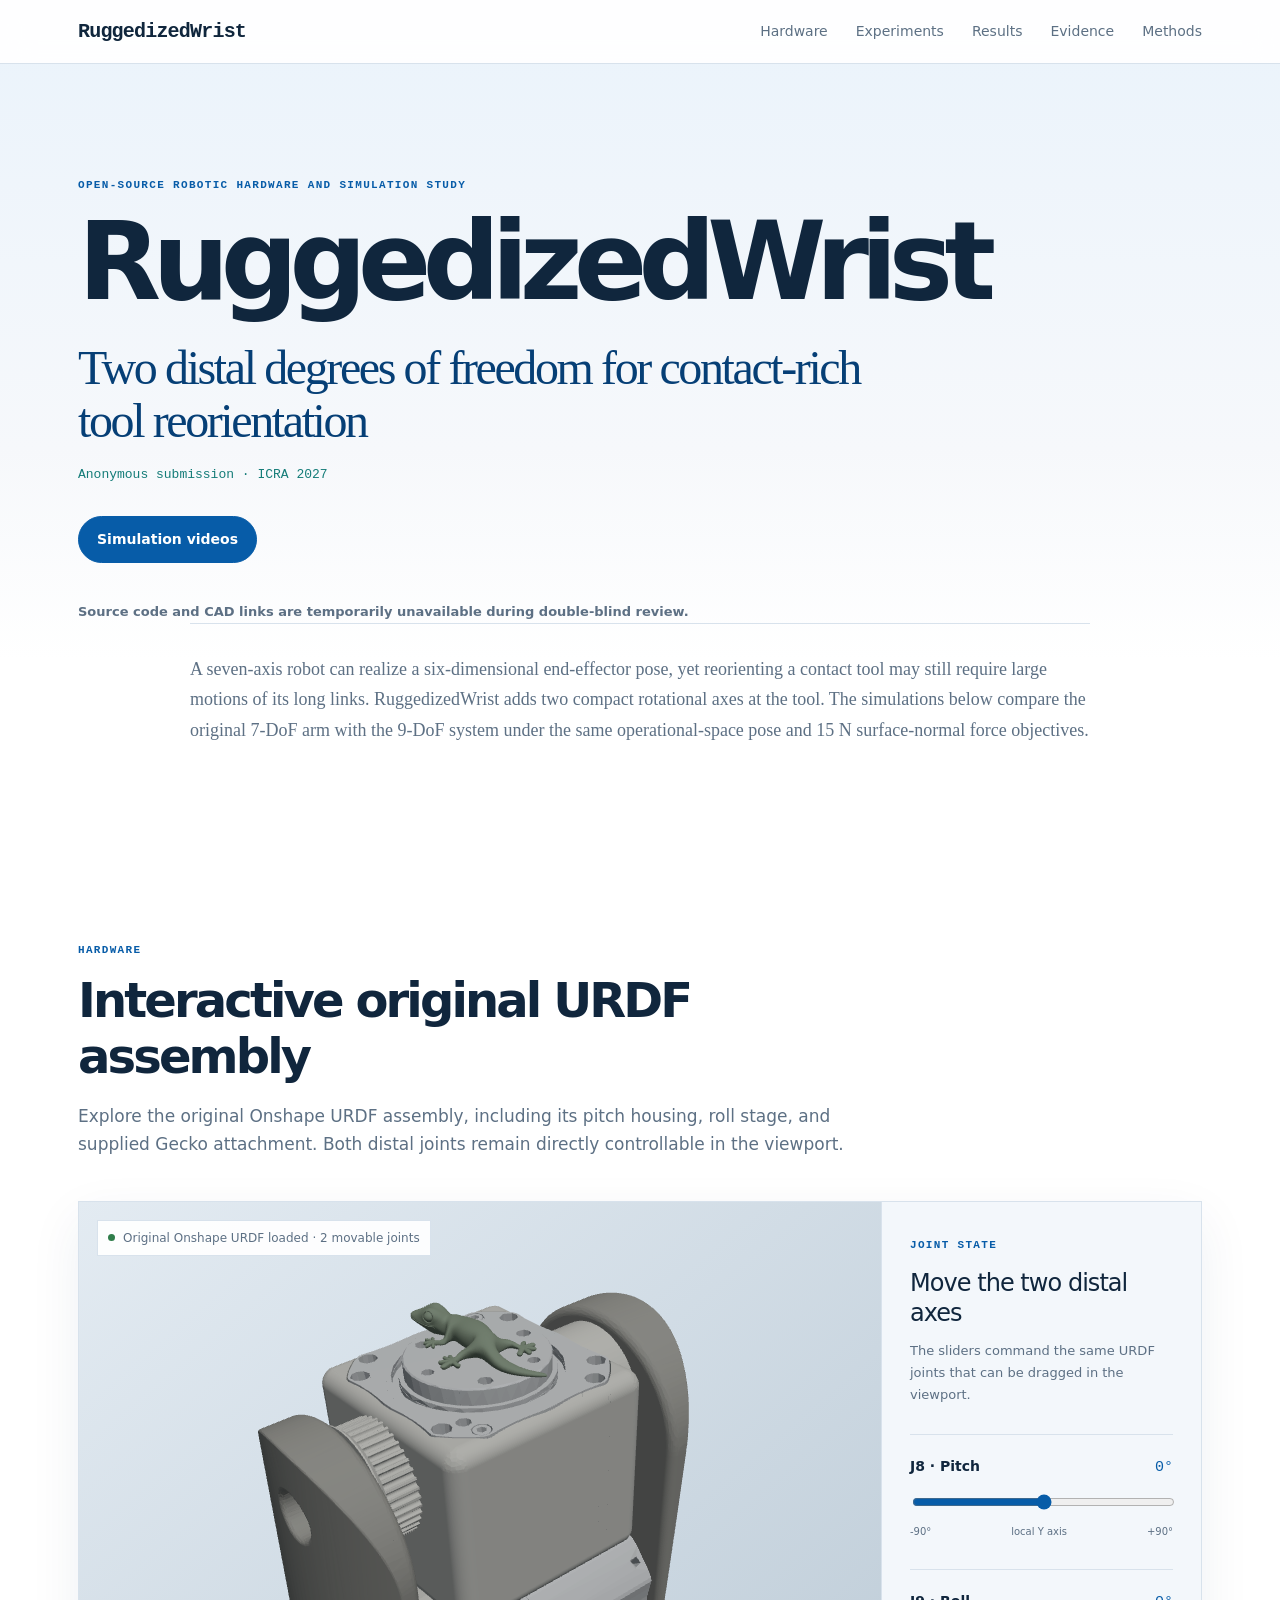
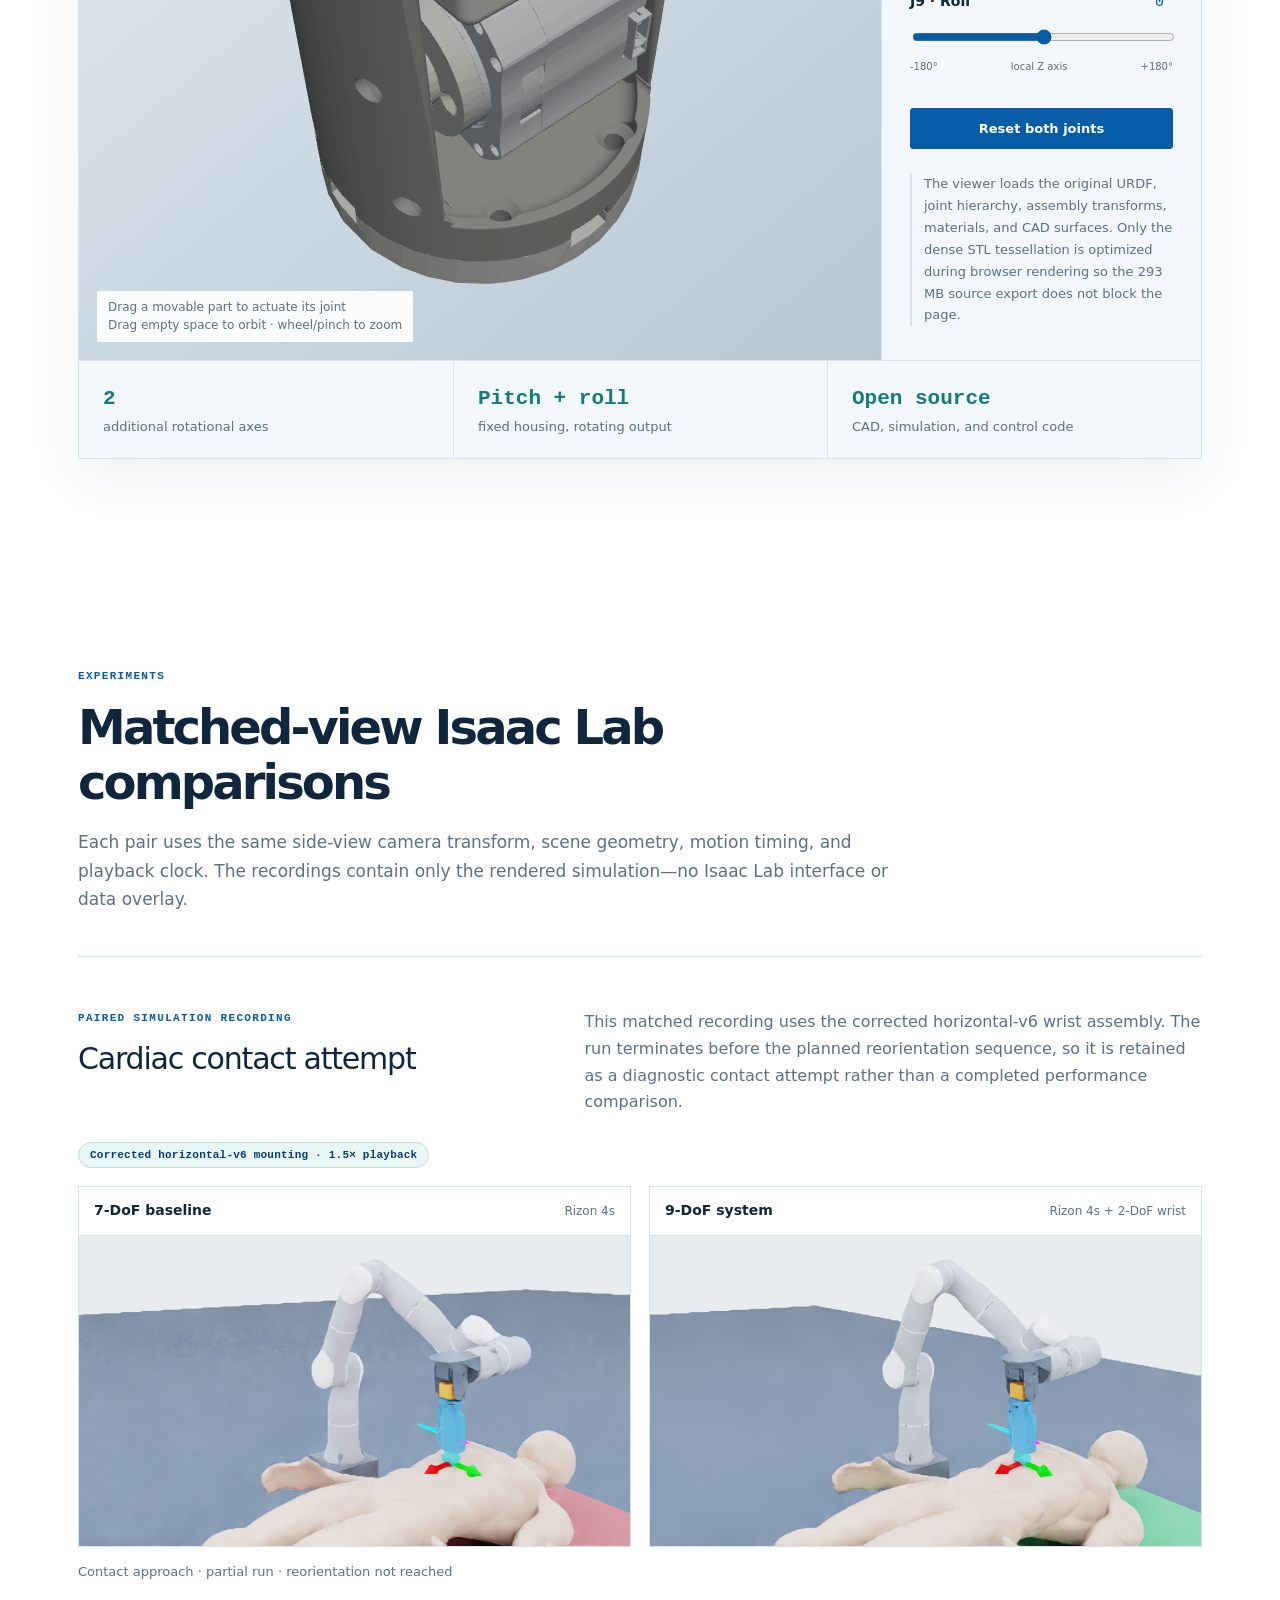
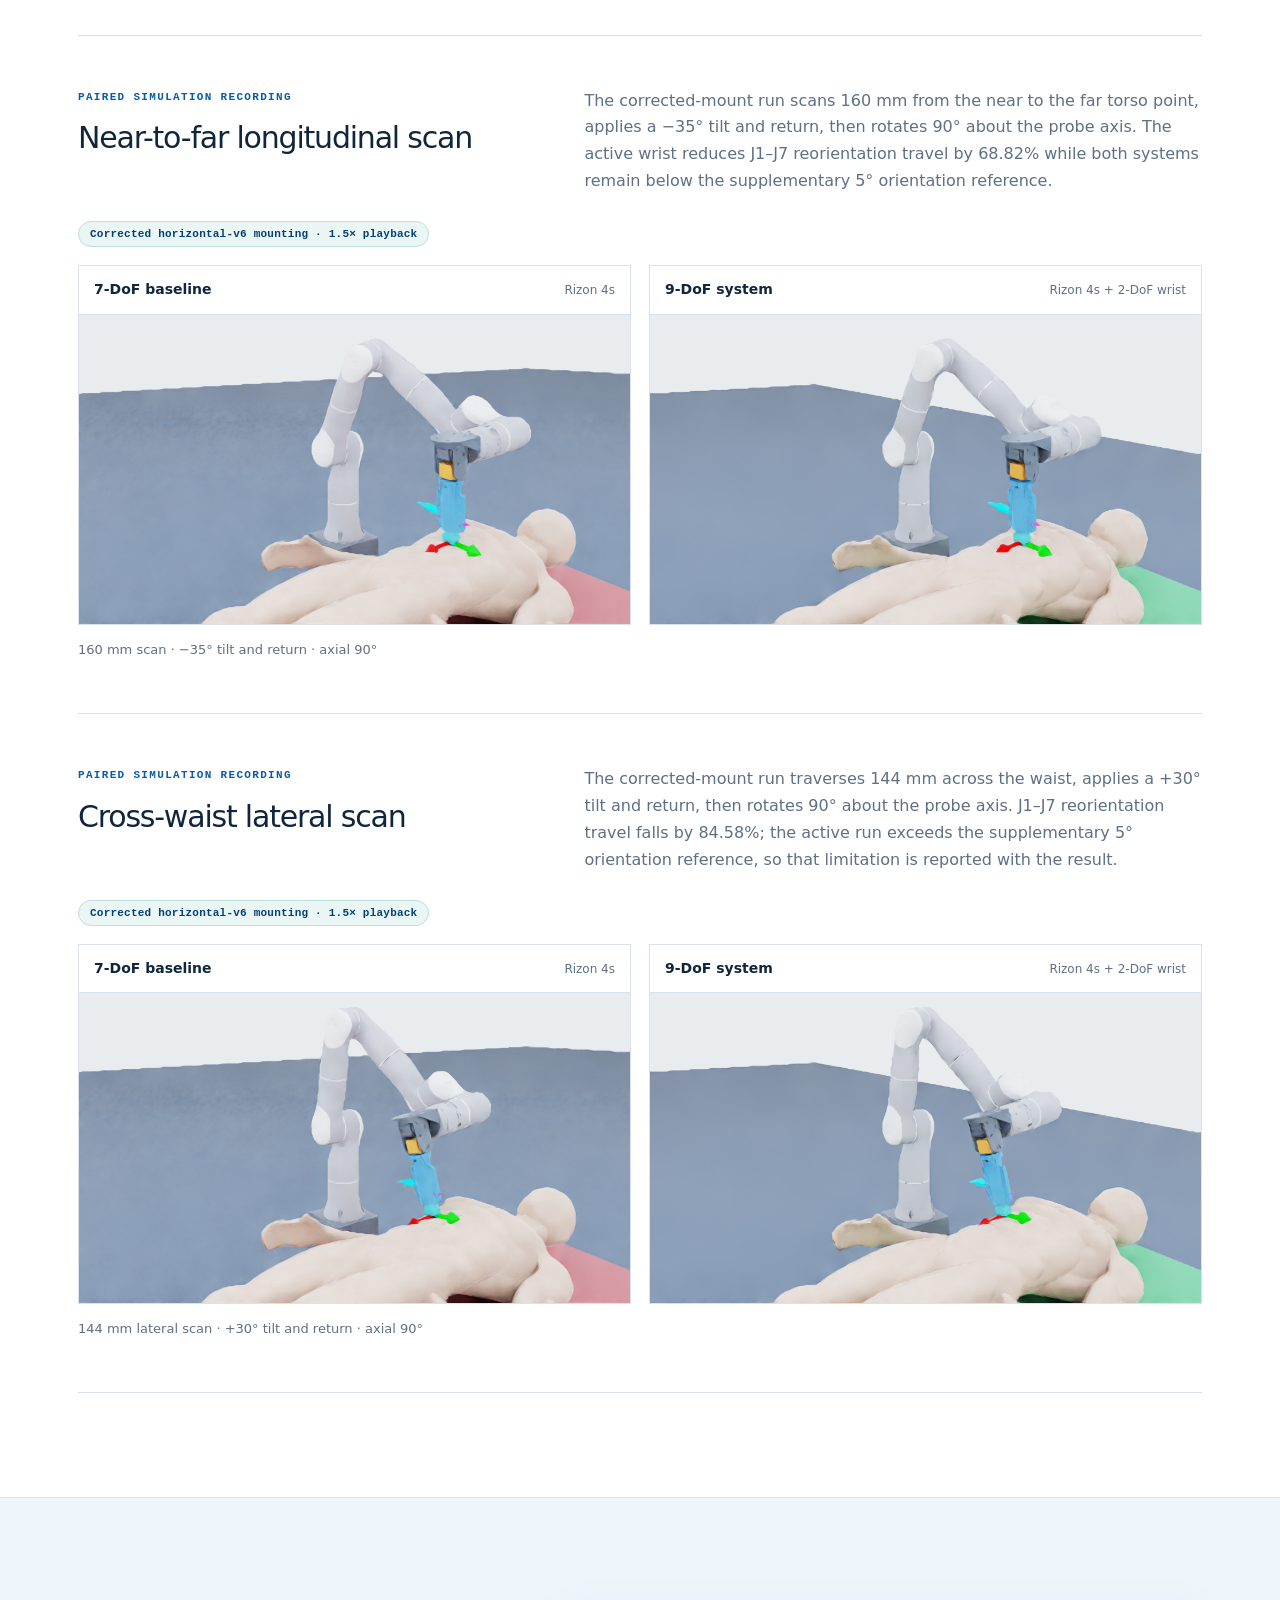
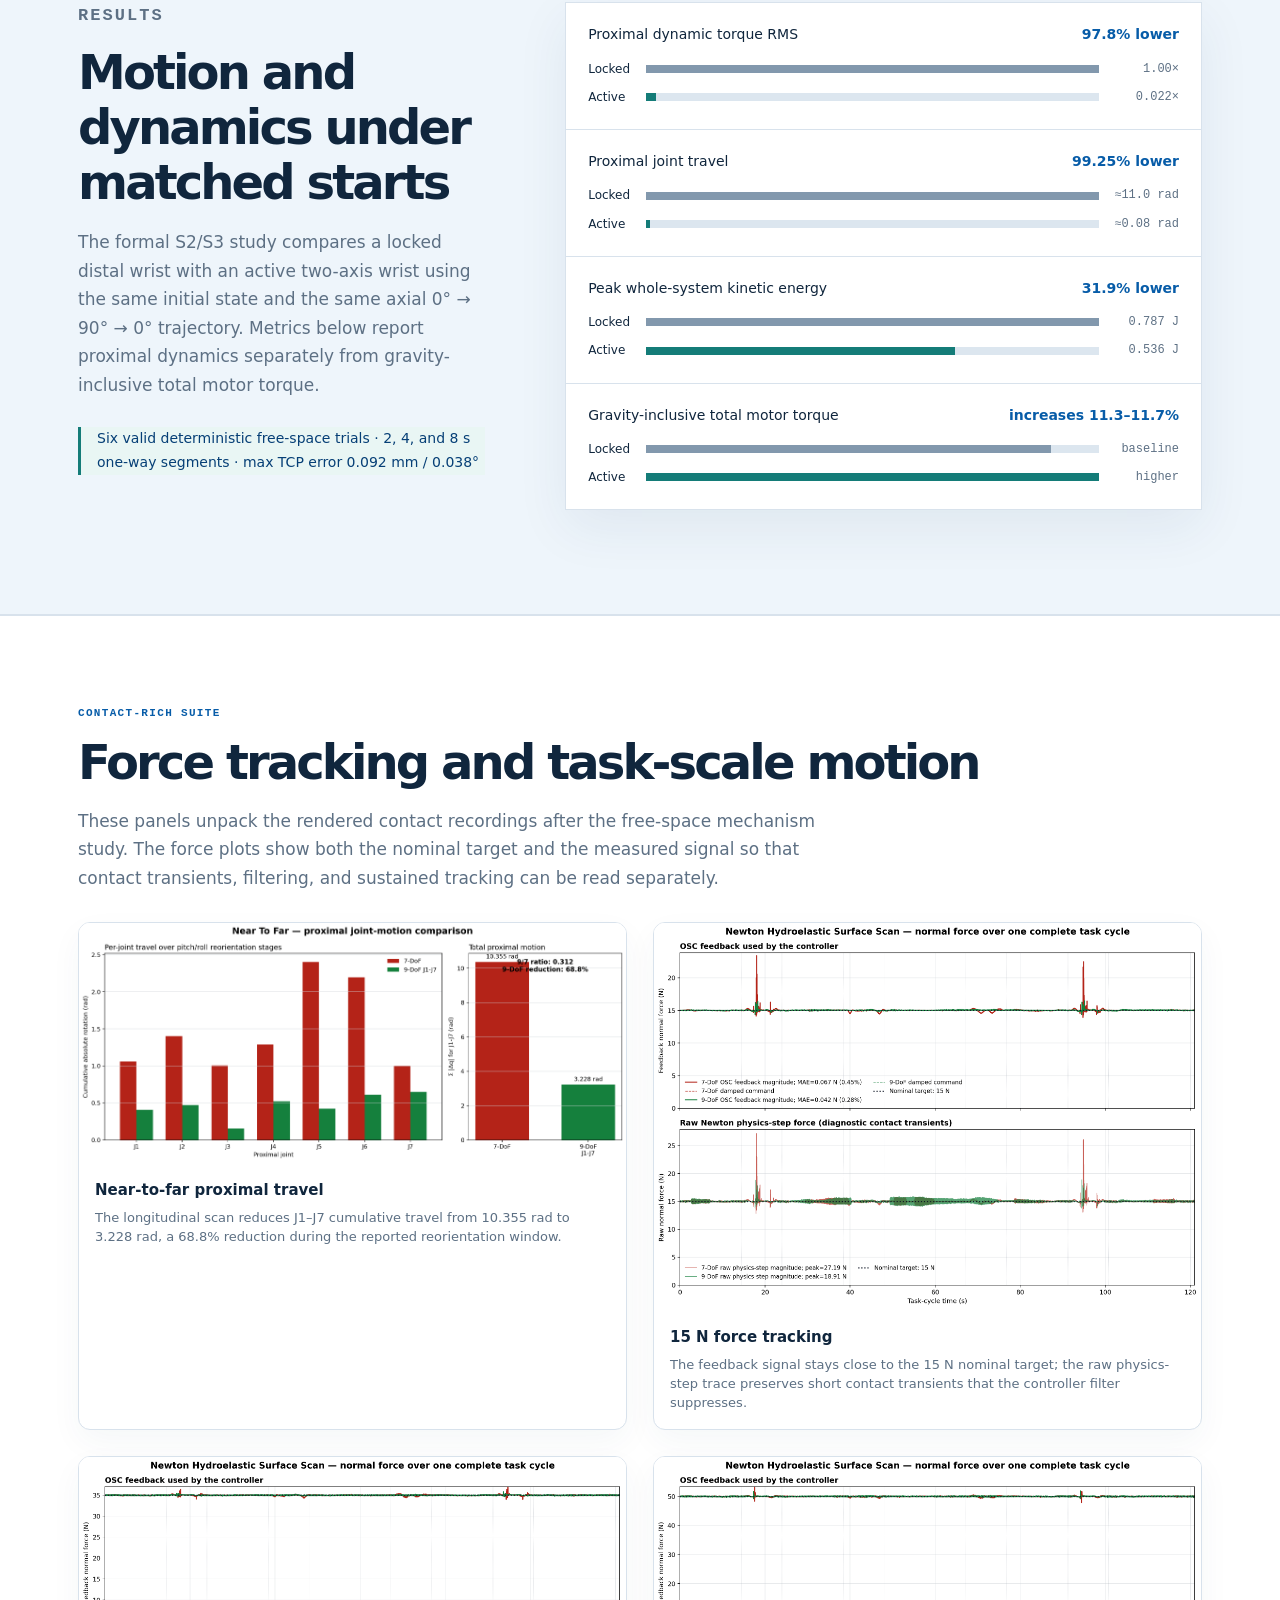
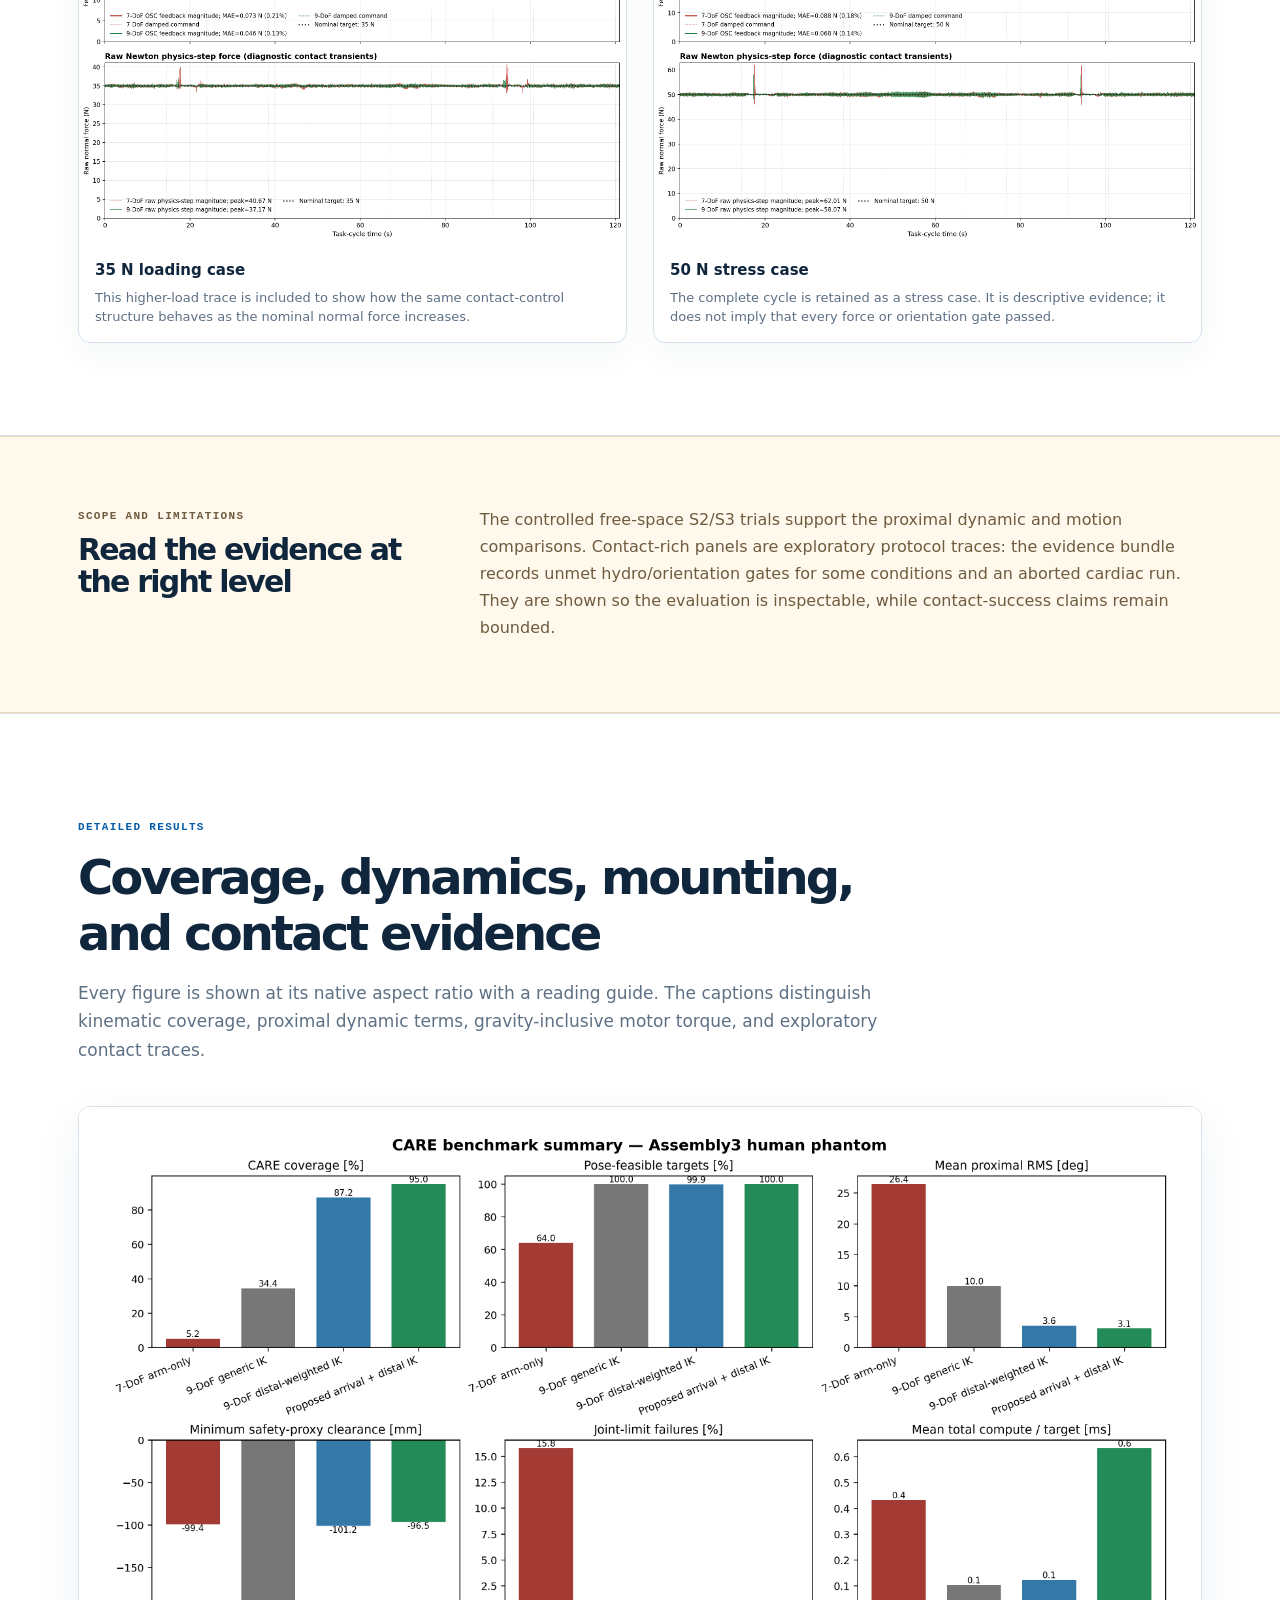
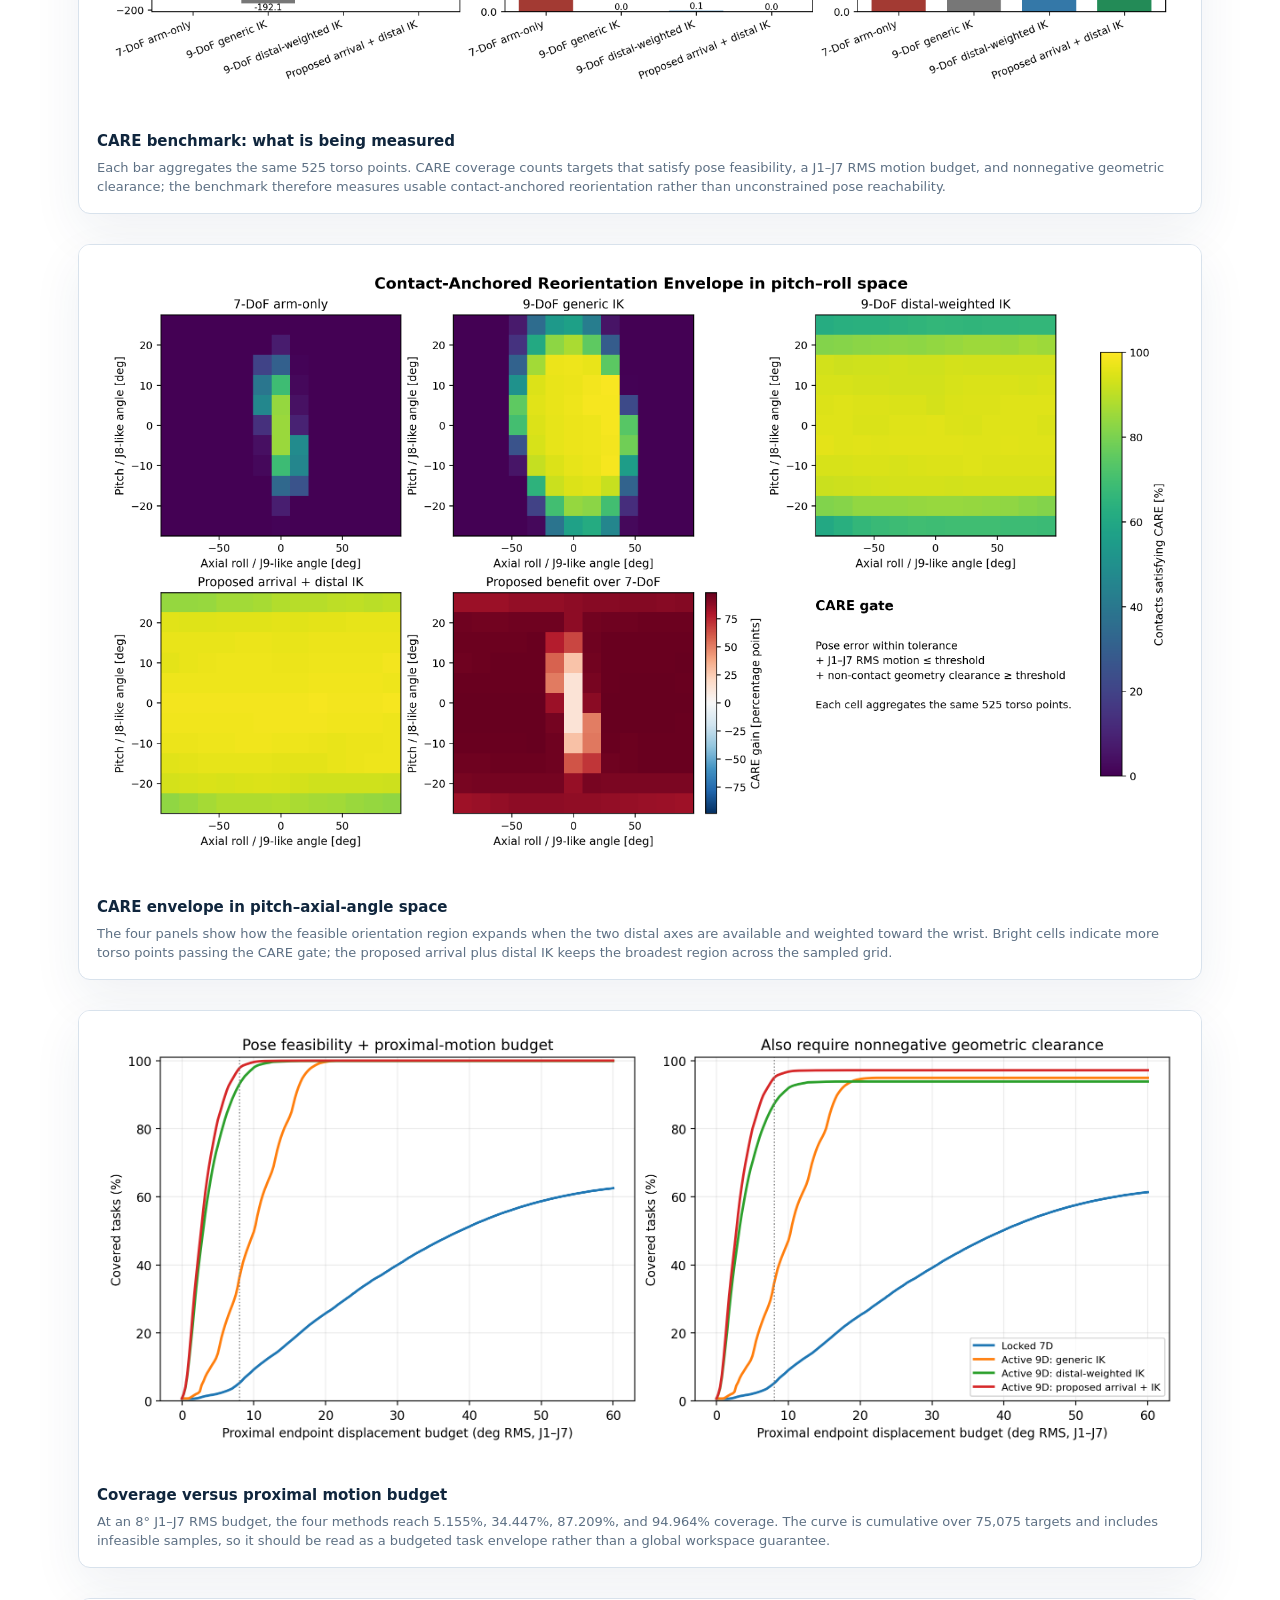
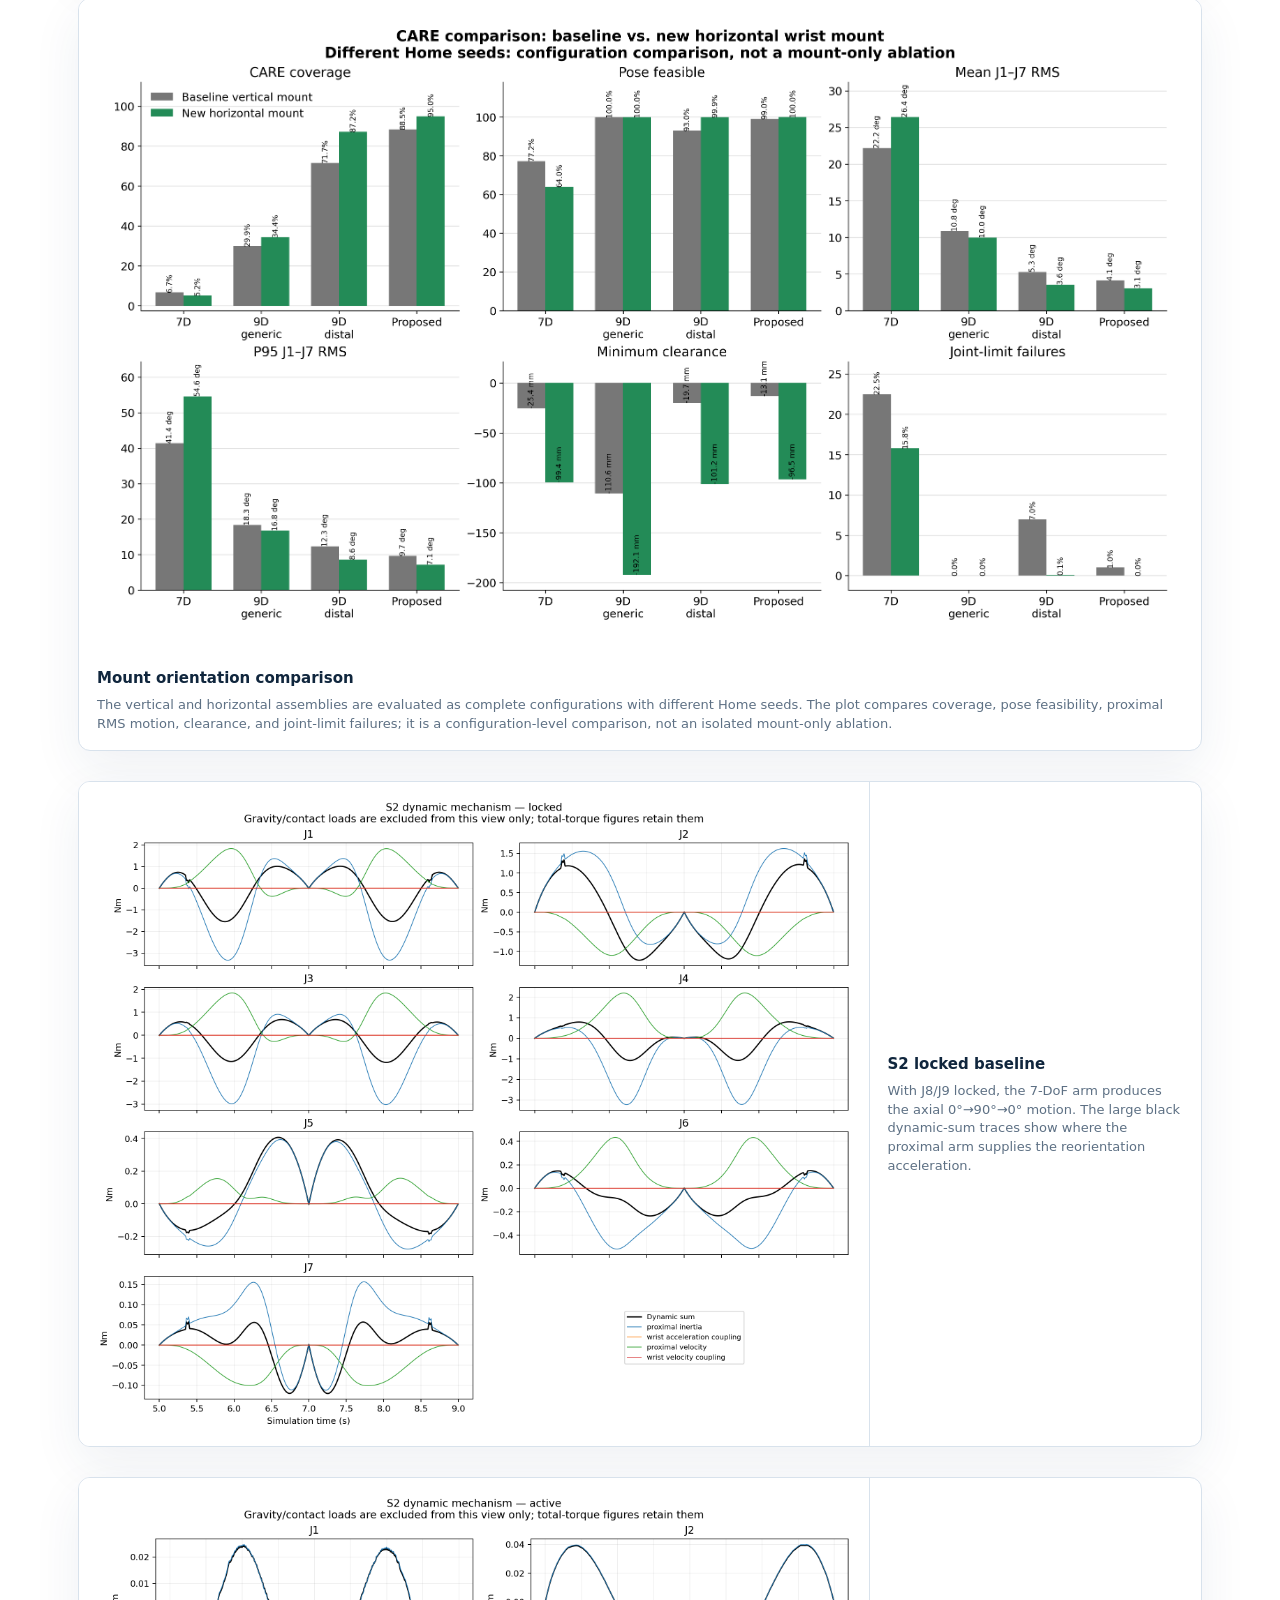
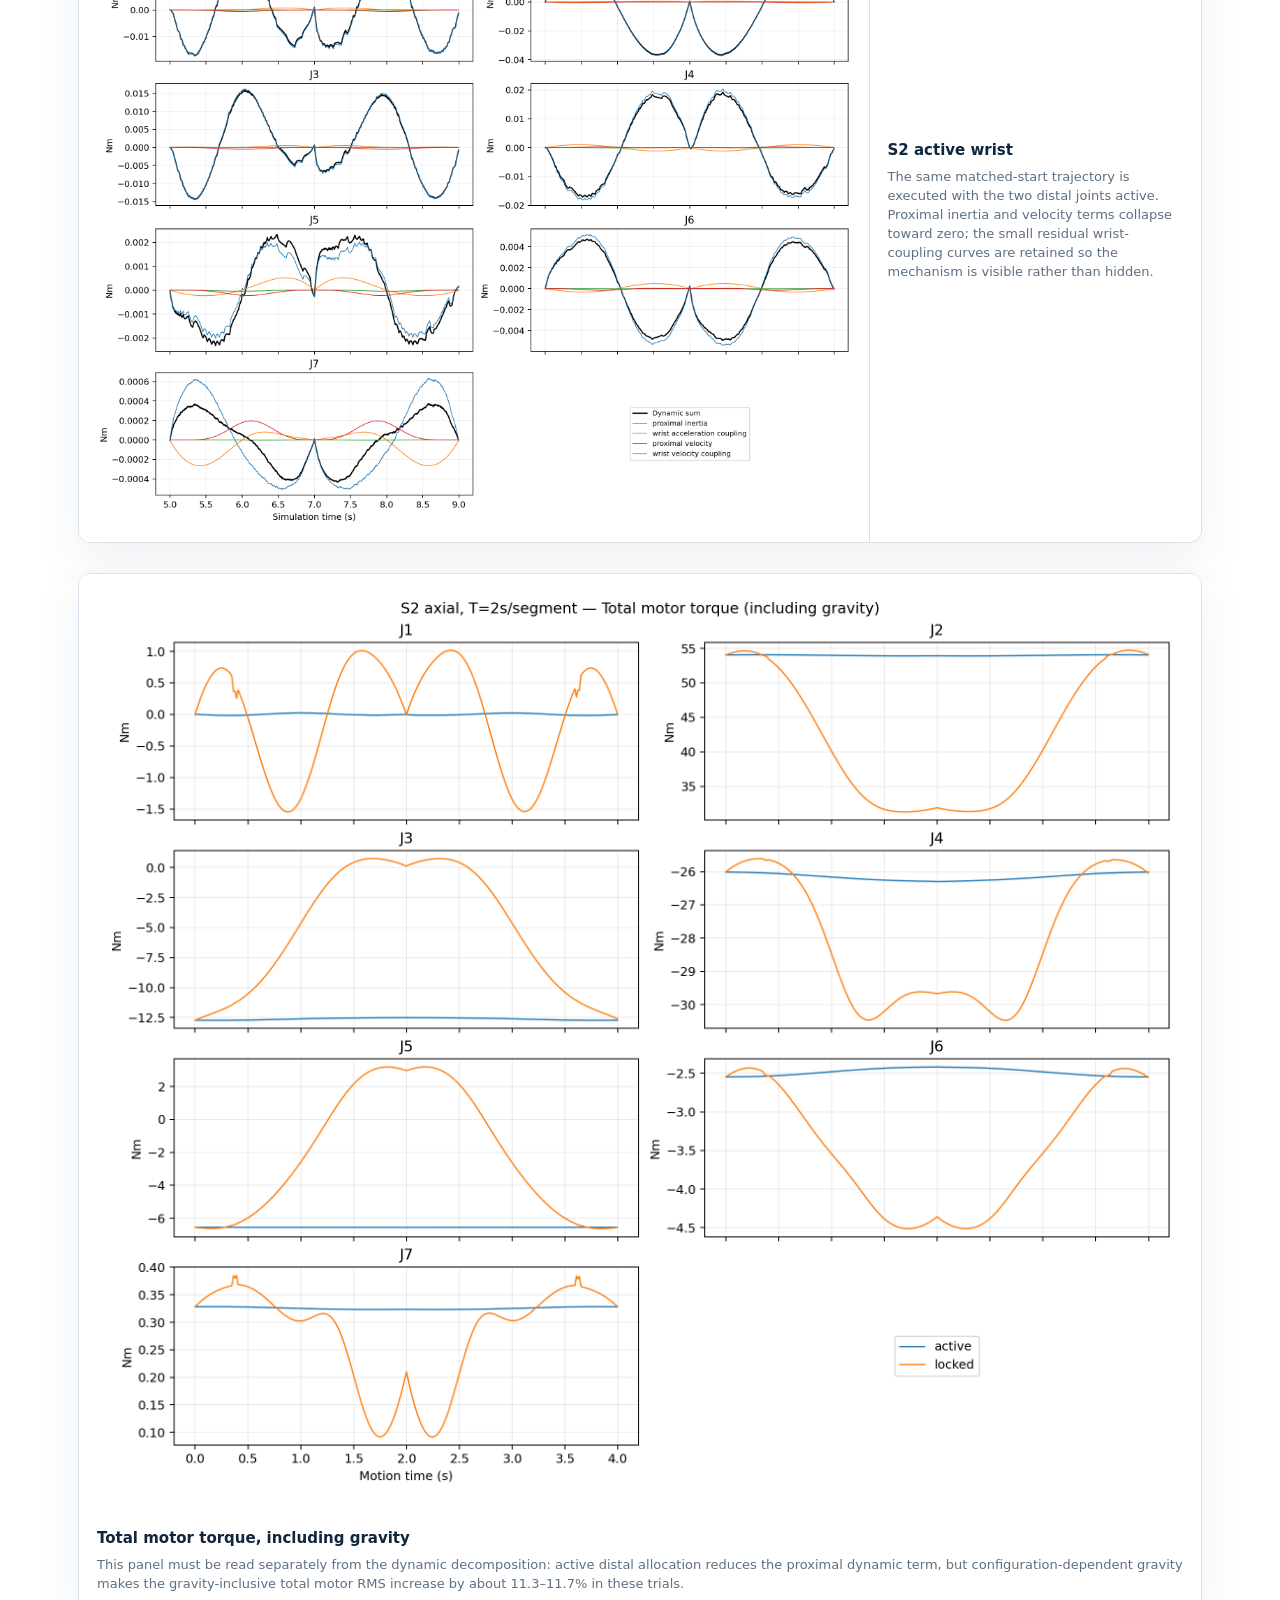
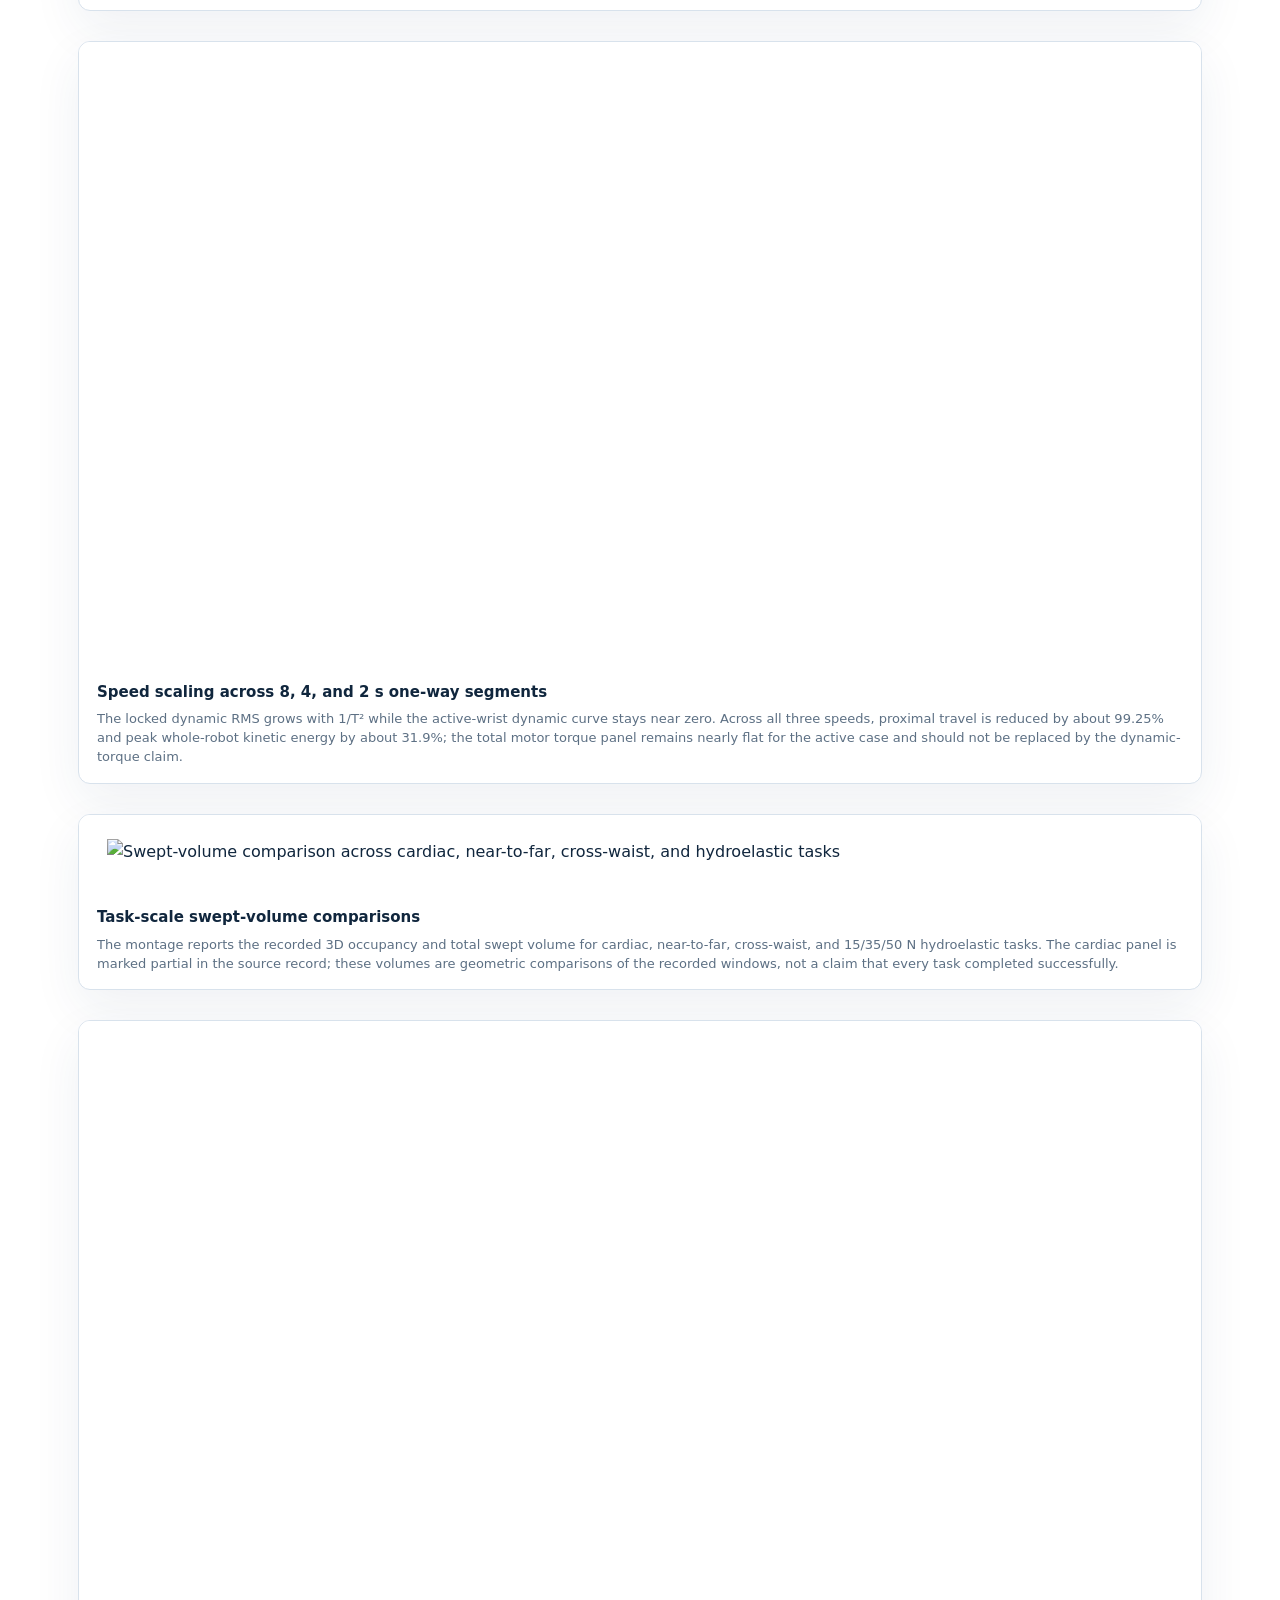
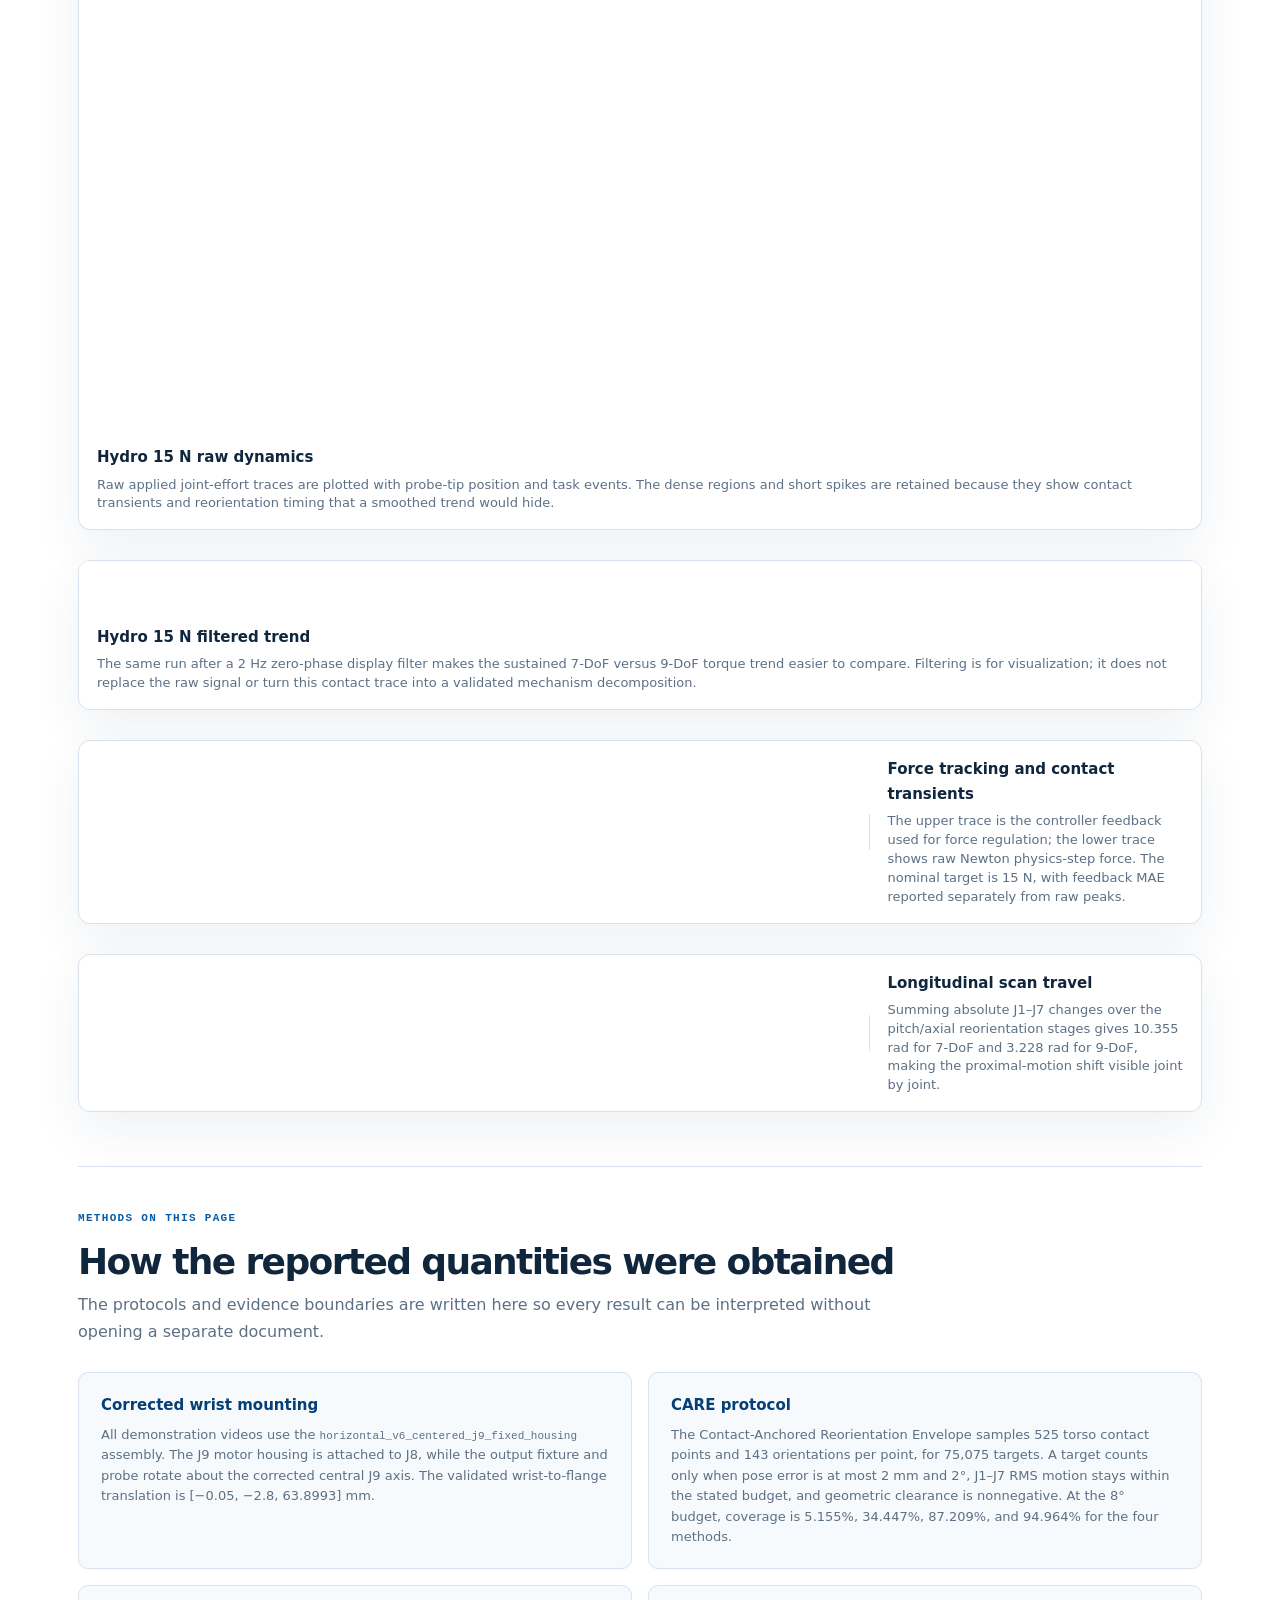
==== commit 8463278e: "Fix detailed URDF loading on review site Co-authored-by: Cursor <cursoragent@cursor.com>" ====
--- a/index.html
+++ b/index.html
@@ -1 +1 @@
-<!DOCTYPE html><html lang="en"><head><meta charSet="utf-8"/><meta name="viewport" content="width=device-width, initial-scale=1"/><link rel="stylesheet" href="/_next/static/chunks/14d9cvodceqxo.css" data-precedence="next"/><link rel="stylesheet" href="/assets/anonymous.css?v=20260916-anon3"/><script src="/_next/static/chunks/turbopack-1tgm-5axp195g.js?v=20260912-standalone1" defer=""></script><script src="/_next/static/chunks/240s5a6-rup44.js?v=20260912-standalone1" defer=""></script><script src="/_next/static/chunks/2dsm156jex-1e.js?v=20260912-standalone1" defer=""></script><script src="/assets/urdf-element.js?v=20260912-standalone1" defer=""></script><title>RuggedizedWrist — Distal redundancy for contact-rich reorientation</title><meta name="description" content="Anonymous project page for a two-axis robotic wrist evaluated in contact-rich simulation tasks."/><meta property="og:title" content="RuggedizedWrist"/><meta property="og:description" content="A two-axis distal wrist that reallocates local reorientation away from the proximal arm."/><meta name="twitter:card" content="summary"/><meta name="twitter:title" content="RuggedizedWrist"/><meta name="twitter:description" content="A two-axis distal wrist that reallocates local reorientation away from the proximal arm."/><link rel="icon" href="/favicon.ico?favicon.3755p-vfswsm8.ico" sizes="64x64" type="image/x-icon"/><link rel="icon" href="/icon.png?icon.1s8coz6bxu5p_.png" sizes="512x512" type="image/png"/><link rel="apple-touch-icon" href="/apple-icon.png?apple-icon.3t5emei0vw-fw.png" sizes="180x180" type="image/png"/></head><body><main><nav class="site-nav" aria-label="Primary navigation"><a class="site-name" href="#top">RuggedizedWrist</a><div><a href="#hardware">Hardware</a><a href="#experiments">Experiments</a><a href="#results">Results</a></div></nav><header class="hero container" id="top"><p class="venue">Open-source robotic hardware and simulation study</p><h1>RuggedizedWrist</h1><h2>Two distal degrees of freedom for contact-rich tool reorientation</h2><p class="affiliation">Anonymous submission · ICRA 2027</p><div class="hero-links"><a href="#experiments">Simulation videos</a></div><p class="review-resource-note">Source code and CAD links are temporarily unavailable during double-blind review.</p><p class="abstract">A seven-axis robot can realize a six-dimensional end-effector pose, yet reorienting a contact tool may still require large motions of its long links. RuggedizedWrist adds two compact rotational axes at the tool. The simulations below compare the original 7-DoF arm with the 9-DoF system under the same operational-space pose and 15 N surface-normal force objectives.</p></header><section class="section container" id="hardware"><div class="section-heading"><p class="section-kicker">Hardware</p><h2>Interactive original URDF assembly</h2><p>Explore the original Onshape URDF assembly, including its pitch housing, roll stage, and supplied Gecko attachment. Both distal joints remain directly controllable in the viewport.</p></div><div class="model-panel"><div class="urdf-viewer"><div class="urdf-canvas"><urdf-manipulator data-urdf="/models/urdf/ruggedized-wrist.urdf?v=20260912-original1" up="+Z" ambient-color="#b7c0c7" highlight-color="#8c1515" auto-redraw="" aria-label="Interactive URDF model of the two-axis RuggedizedWrist with Gecko output attachment"></urdf-manipulator><div class="viewer-status " role="status"><span></span>Loading interactive wrist model…</div><div class="viewer-help"><span>Drag a movable part to actuate its joint</span><span>Drag empty space to orbit · wheel/pinch to zoom</span></div></div><aside class="joint-panel" aria-label="URDF joint controls"><div class="joint-panel-heading"><p class="section-kicker">Joint state</p><h3>Move the two distal axes</h3><p>The sliders command the same URDF joints that can be dragged in the viewport.</p></div><label class="joint-control "><span class="joint-control-title"><strong>J8 · Pitch</strong><output>0<!-- -->°</output></span><input type="range" min="-90" max="90" step="1" aria-label="J8 · Pitch angle" value="0"/><span class="joint-scale"><span>-90<!-- -->°</span><span>local Y axis</span><span>+<!-- -->90<!-- -->°</span></span></label><label class="joint-control "><span class="joint-control-title"><strong>J9 · Roll</strong><output>0<!-- -->°</output></span><input type="range" min="-180" max="180" step="1" aria-label="J9 · Roll angle" value="0"/><span class="joint-scale"><span>-180<!-- -->°</span><span>local Z axis</span><span>+<!-- -->180<!-- -->°</span></span></label><button type="button" class="reset-joints">Reset both joints</button><p class="urdf-note">The viewer loads the original URDF, joint hierarchy, assembly transforms, materials, and CAD surfaces. Only the dense STL tessellation is optimized during browser rendering so the 293 MB source export does not block the page.</p></aside></div><div class="model-notes"><div><strong>2</strong><span>additional rotational axes</span></div><div><strong>Pitch + roll</strong><span>fixed housing, rotating output</span></div><div><strong>Open source</strong><span>CAD, simulation, and control code</span></div></div></div></section><section class="section container" id="experiments"><div class="section-heading"><p class="section-kicker">Experiments</p><h2>Matched-view Isaac Lab comparisons</h2><p>Each pair uses the same side-view camera transform, scene geometry, motion timing, and playback clock. The recordings contain only the rendered simulation—no Isaac Lab interface or data overlay.</p></div><div class="demo-list"><article class="demo"><div class="demo-heading"><div><p class="section-kicker">Paired simulation recording</p><h3>Cardiac contact attempt</h3></div><p>This matched recording uses the corrected horizontal-v6 wrist assembly. The run terminates before the planned reorientation sequence, so it is retained as a diagnostic contact attempt rather than a completed performance comparison.</p></div><div class="video-pair" data-sync-group="cardiac" aria-label="Cardiac contact attempt: synchronized 7-DoF and 9-DoF recordings"><figure><figcaption><strong>7-DoF baseline</strong><span>Rizon 4s</span></figcaption><img src="/media/results/mount-v6/posters/cardiac-7dof.png" alt="Cardiac contact attempt, 7-DoF baseline using the corrected horizontal-v6 mount" width="768" height="432" decoding="async"/></figure><figure><figcaption><strong>9-DoF system</strong><span>Rizon 4s + 2-DoF wrist</span></figcaption><img src="/media/results/mount-v6/posters/cardiac-9dof.png" alt="Cardiac contact attempt, 9-DoF augmented system using the corrected horizontal-v6 mount" width="768" height="432" decoding="async"/></figure></div><p class="phase-line">Contact approach · partial run · reorientation not reached</p></article><article class="demo"><div class="demo-heading"><div><p class="section-kicker">Paired simulation recording</p><h3>Near-to-far longitudinal scan</h3></div><p>The corrected-mount run scans 160 mm from the near to the far torso point, applies a −35° tilt and return, then rotates 90° about the probe axis. The active wrist reduces J1–J7 reorientation travel by 68.82% while both systems remain below the supplementary 5° orientation reference.</p></div><div class="video-pair" data-sync-group="longitudinal" aria-label="Near-to-far longitudinal scan: synchronized 7-DoF and 9-DoF recordings"><figure><figcaption><strong>7-DoF baseline</strong><span>Rizon 4s</span></figcaption><img src="/media/results/mount-v6/posters/near-to-far-7dof.png" alt="Near-to-far longitudinal scan, 7-DoF baseline using the corrected horizontal-v6 mount" width="768" height="432" decoding="async"/></figure><figure><figcaption><strong>9-DoF system</strong><span>Rizon 4s + 2-DoF wrist</span></figcaption><img src="/media/results/mount-v6/posters/near-to-far-9dof.png" alt="Near-to-far longitudinal scan, 9-DoF augmented system using the corrected horizontal-v6 mount" width="768" height="432" decoding="async"/></figure></div><p class="phase-line">160 mm scan · −35° tilt and return · axial 90°</p></article><article class="demo"><div class="demo-heading"><div><p class="section-kicker">Paired simulation recording</p><h3>Cross-waist lateral scan</h3></div><p>The corrected-mount run traverses 144 mm across the waist, applies a +30° tilt and return, then rotates 90° about the probe axis. J1–J7 reorientation travel falls by 84.58%; the active run exceeds the supplementary 5° orientation reference, so that limitation is reported with the result.</p></div><div class="video-pair" data-sync-group="waist" aria-label="Cross-waist lateral scan: synchronized 7-DoF and 9-DoF recordings"><figure><figcaption><strong>7-DoF baseline</strong><span>Rizon 4s</span></figcaption><img src="/media/results/mount-v6/posters/cross-waist-7dof.png" alt="Cross-waist lateral scan, 7-DoF baseline using the corrected horizontal-v6 mount" width="768" height="432" decoding="async"/></figure><figure><figcaption><strong>9-DoF system</strong><span>Rizon 4s + 2-DoF wrist</span></figcaption><img src="/media/results/mount-v6/posters/cross-waist-9dof.png" alt="Cross-waist lateral scan, 9-DoF augmented system using the corrected horizontal-v6 mount" width="768" height="432" decoding="async"/></figure></div><p class="phase-line">144 mm lateral scan · +30° tilt and return · axial 90°</p></article></div></section><section class="section results" id="results"><div class="container results-grid"><div class="results-copy"><p class="section-kicker">Results</p><h2>Motion and dynamics under matched starts</h2><p>The formal S2/S3 study compares a locked distal wrist with an active two-axis wrist using the same initial state and the same axial 0° → 90° → 0° trajectory. Metrics below report proximal dynamics separately from gravity-inclusive total motor torque.</p><p class="control-note">Six valid deterministic free-space trials · 2, 4, and 8 s one-way segments · max TCP error 0.092 mm / 0.038°</p></div><div class="metrics"><div class="metric-row"><div class="metric-title"><span>Proximal dynamic torque RMS</span><strong>97.8% lower</strong></div><div class="metric-value"><span>Locked</span><div class="track"><i style="width:100%"></i></div><code>1.00×</code></div><div class="metric-value nine"><span>Active</span><div class="track"><i style="width:2.2%"></i></div><code>0.022×</code></div></div><div class="metric-row"><div class="metric-title"><span>Proximal joint travel</span><strong>99.25% lower</strong></div><div class="metric-value"><span>Locked</span><div class="track"><i style="width:100%"></i></div><code>≈11.0 rad</code></div><div class="metric-value nine"><span>Active</span><div class="track"><i style="width:0.75%"></i></div><code>≈0.08 rad</code></div></div><div class="metric-row"><div class="metric-title"><span>Peak whole-system kinetic energy</span><strong>31.9% lower</strong></div><div class="metric-value"><span>Locked</span><div class="track"><i style="width:100%"></i></div><code>0.787 J</code></div><div class="metric-value nine"><span>Active</span><div class="track"><i style="width:68.1%"></i></div><code>0.536 J</code></div></div><div class="metric-row"><div class="metric-title"><span>Gravity-inclusive total motor torque</span><strong>increases 11.3–11.7%</strong></div><div class="metric-value"><span>Locked</span><div class="track"><i style="width:89.5%"></i></div><code>baseline</code></div><div class="metric-value nine"><span>Active</span><div class="track"><i style="width:100%"></i></div><code>higher</code></div></div></div></div></section><section class="section evidence" id="evidence"><div class="container"><div class="section-heading"><p class="section-kicker">Evidence library</p><h2>Mount variants, coverage, and new dynamics</h2><p>The selected panels below make the evidence trail readable without exposing author identity. They include the revised horizontal mount comparison, the CARE envelope, matched-start dynamics, and force traces from the contact scans.</p></div><div class="evidence-grid"><figure class="evidence-card evidence-wide"><img src="/media/results/mount-comparison.png" alt="CARE comparison of baseline vertical and new horizontal wrist mounts" loading="lazy"/><figcaption><strong>Mount comparison</strong><span>Baseline vertical vs. revised horizontal assembly; configuration comparison is reported as such.</span></figcaption></figure><figure class="evidence-card"><img src="/media/results/care-heatmap.png" alt="Contact-Anchored Reorientation Envelope heatmap" loading="lazy"/><figcaption><strong>CARE envelope</strong><span>Distal-weighted and arrival-aware strategies broaden the sampled feasible region.</span></figcaption></figure><figure class="evidence-card"><img src="/media/results/care-coverage.png" alt="CARE coverage as a function of proximal motion budget" loading="lazy"/><figcaption><strong>Coverage vs. motion budget</strong><span>8° budget coverage: 5.155%, 34.447%, 87.209%, and 94.964% across the four methods.</span></figcaption></figure><figure class="evidence-card"><img src="/media/results/s2-active.png" alt="Active-wrist dynamic torque decomposition" loading="lazy"/><figcaption><strong>S2 mechanism</strong><span>Signed proximal dynamic contributions with the distal wrist active.</span></figcaption></figure><figure class="evidence-card"><img src="/media/results/s3-speed.png" alt="S3 speed scaling comparison" loading="lazy"/><figcaption><strong>S3 speed scaling</strong><span>Dynamic torque falls with distal allocation while total motor torque remains a separate quantity.</span></figcaption></figure><figure class="evidence-card"><img src="/media/results/hydro15-force.png" alt="15 N hydroelastic force trace" loading="lazy"/><figcaption><strong>Contact scan trace</strong><span>Representative 15 N hydroelastic force trace; contact-task limitations remain documented.</span></figcaption></figure></div><div class="evidence-links"><a href="#methods">Evaluation protocol</a><a href="#methods">Measurement definitions</a><a href="#methods">Limitations</a></div></div></section><footer id="source"><div class="container footer-grid"><div class="contributors" id="contributors"><h2>Anonymous release</h2><p>Names, affiliations, and personal links are intentionally withheld for double-blind review. The page presents the artifact, evaluation protocol, and evidence only.</p></div><div class="source"><h2>Open-source resources</h2><ul class="source-links"><li><span>Code and simulation</span><span class="temporarily-unavailable" aria-disabled="true">Temporarily unavailable <small>during double-blind review</small></span></li><li><span>Mechanical design</span><span class="temporarily-unavailable" aria-disabled="true">Temporarily unavailable <small>during double-blind review</small></span></li></ul><p>CAD, Isaac Lab OSC experiments, evaluation data, and website.</p></div></div><div class="container footer-bottom"><span>RuggedizedWrist</span><span>Anonymous research project · 2026</span></div></footer></main><script src="/assets/site.js?v=20260916-anon2" defer=""></script></body></html>
+<!DOCTYPE html><html lang="en"><head><meta charSet="utf-8"/><meta name="viewport" content="width=device-width, initial-scale=1"/><link rel="stylesheet" href="/_next/static/chunks/14d9cvodceqxo.css" data-precedence="next"/><link rel="stylesheet" href="/assets/anonymous.css?v=20260916-anon3"/><script src="/_next/static/chunks/turbopack-1tgm-5axp195g.js?v=20260912-standalone1" defer=""></script><script src="/_next/static/chunks/240s5a6-rup44.js?v=20260912-standalone1" defer=""></script><script src="/_next/static/chunks/2dsm156jex-1e.js?v=20260912-standalone1" defer=""></script><script src="/assets/urdf-data.js?v=20260916-sandbox1" defer=""></script><script src="/assets/urdf-element.js?v=20260916-sandbox1" defer=""></script><title>RuggedizedWrist — Distal redundancy for contact-rich reorientation</title><meta name="description" content="Anonymous project page for a two-axis robotic wrist evaluated in contact-rich simulation tasks."/><meta property="og:title" content="RuggedizedWrist"/><meta property="og:description" content="A two-axis distal wrist that reallocates local reorientation away from the proximal arm."/><meta name="twitter:card" content="summary"/><meta name="twitter:title" content="RuggedizedWrist"/><meta name="twitter:description" content="A two-axis distal wrist that reallocates local reorientation away from the proximal arm."/><link rel="icon" href="/favicon.ico?favicon.3755p-vfswsm8.ico" sizes="64x64" type="image/x-icon"/><link rel="icon" href="/icon.png?icon.1s8coz6bxu5p_.png" sizes="512x512" type="image/png"/><link rel="apple-touch-icon" href="/apple-icon.png?apple-icon.3t5emei0vw-fw.png" sizes="180x180" type="image/png"/></head><body><main><nav class="site-nav" aria-label="Primary navigation"><a class="site-name" href="#top">RuggedizedWrist</a><div><a href="#hardware">Hardware</a><a href="#experiments">Experiments</a><a href="#results">Results</a></div></nav><header class="hero container" id="top"><p class="venue">Open-source robotic hardware and simulation study</p><h1>RuggedizedWrist</h1><h2>Two distal degrees of freedom for contact-rich tool reorientation</h2><p class="affiliation">Anonymous submission · ICRA 2027</p><div class="hero-links"><a href="#experiments">Simulation videos</a></div><p class="review-resource-note">Source code and CAD links are temporarily unavailable during double-blind review.</p><p class="abstract">A seven-axis robot can realize a six-dimensional end-effector pose, yet reorienting a contact tool may still require large motions of its long links. RuggedizedWrist adds two compact rotational axes at the tool. The simulations below compare the original 7-DoF arm with the 9-DoF system under the same operational-space pose and 15 N surface-normal force objectives.</p></header><section class="section container" id="hardware"><div class="section-heading"><p class="section-kicker">Hardware</p><h2>Interactive original URDF assembly</h2><p>Explore the original Onshape URDF assembly, including its pitch housing, roll stage, and supplied Gecko attachment. Both distal joints remain directly controllable in the viewport.</p></div><div class="model-panel"><div class="urdf-viewer"><div class="urdf-canvas"><urdf-manipulator data-urdf="/models/urdf/ruggedized-wrist.urdf?v=20260912-original1" up="+Z" ambient-color="#b7c0c7" highlight-color="#8c1515" auto-redraw="" aria-label="Interactive URDF model of the two-axis RuggedizedWrist with Gecko output attachment"></urdf-manipulator><div class="viewer-status " role="status"><span></span>Loading interactive wrist model…</div><div class="viewer-help"><span>Drag a movable part to actuate its joint</span><span>Drag empty space to orbit · wheel/pinch to zoom</span></div></div><aside class="joint-panel" aria-label="URDF joint controls"><div class="joint-panel-heading"><p class="section-kicker">Joint state</p><h3>Move the two distal axes</h3><p>The sliders command the same URDF joints that can be dragged in the viewport.</p></div><label class="joint-control "><span class="joint-control-title"><strong>J8 · Pitch</strong><output>0<!-- -->°</output></span><input type="range" min="-90" max="90" step="1" aria-label="J8 · Pitch angle" value="0"/><span class="joint-scale"><span>-90<!-- -->°</span><span>local Y axis</span><span>+<!-- -->90<!-- -->°</span></span></label><label class="joint-control "><span class="joint-control-title"><strong>J9 · Roll</strong><output>0<!-- -->°</output></span><input type="range" min="-180" max="180" step="1" aria-label="J9 · Roll angle" value="0"/><span class="joint-scale"><span>-180<!-- -->°</span><span>local Z axis</span><span>+<!-- -->180<!-- -->°</span></span></label><button type="button" class="reset-joints">Reset both joints</button><p class="urdf-note">The viewer loads the original URDF, joint hierarchy, assembly transforms, materials, and CAD surfaces. Only the dense STL tessellation is optimized during browser rendering so the 293 MB source export does not block the page.</p></aside></div><div class="model-notes"><div><strong>2</strong><span>additional rotational axes</span></div><div><strong>Pitch + roll</strong><span>fixed housing, rotating output</span></div><div><strong>Open source</strong><span>CAD, simulation, and control code</span></div></div></div></section><section class="section container" id="experiments"><div class="section-heading"><p class="section-kicker">Experiments</p><h2>Matched-view Isaac Lab comparisons</h2><p>Each pair uses the same side-view camera transform, scene geometry, motion timing, and playback clock. The recordings contain only the rendered simulation—no Isaac Lab interface or data overlay.</p></div><div class="demo-list"><article class="demo"><div class="demo-heading"><div><p class="section-kicker">Paired simulation recording</p><h3>Cardiac contact attempt</h3></div><p>This matched recording uses the corrected horizontal-v6 wrist assembly. The run terminates before the planned reorientation sequence, so it is retained as a diagnostic contact attempt rather than a completed performance comparison.</p></div><div class="video-pair" data-sync-group="cardiac" aria-label="Cardiac contact attempt: synchronized 7-DoF and 9-DoF recordings"><figure><figcaption><strong>7-DoF baseline</strong><span>Rizon 4s</span></figcaption><img src="/media/results/mount-v6/posters/cardiac-7dof.png" alt="Cardiac contact attempt, 7-DoF baseline using the corrected horizontal-v6 mount" width="768" height="432" decoding="async"/></figure><figure><figcaption><strong>9-DoF system</strong><span>Rizon 4s + 2-DoF wrist</span></figcaption><img src="/media/results/mount-v6/posters/cardiac-9dof.png" alt="Cardiac contact attempt, 9-DoF augmented system using the corrected horizontal-v6 mount" width="768" height="432" decoding="async"/></figure></div><p class="phase-line">Contact approach · partial run · reorientation not reached</p></article><article class="demo"><div class="demo-heading"><div><p class="section-kicker">Paired simulation recording</p><h3>Near-to-far longitudinal scan</h3></div><p>The corrected-mount run scans 160 mm from the near to the far torso point, applies a −35° tilt and return, then rotates 90° about the probe axis. The active wrist reduces J1–J7 reorientation travel by 68.82% while both systems remain below the supplementary 5° orientation reference.</p></div><div class="video-pair" data-sync-group="longitudinal" aria-label="Near-to-far longitudinal scan: synchronized 7-DoF and 9-DoF recordings"><figure><figcaption><strong>7-DoF baseline</strong><span>Rizon 4s</span></figcaption><img src="/media/results/mount-v6/posters/near-to-far-7dof.png" alt="Near-to-far longitudinal scan, 7-DoF baseline using the corrected horizontal-v6 mount" width="768" height="432" decoding="async"/></figure><figure><figcaption><strong>9-DoF system</strong><span>Rizon 4s + 2-DoF wrist</span></figcaption><img src="/media/results/mount-v6/posters/near-to-far-9dof.png" alt="Near-to-far longitudinal scan, 9-DoF augmented system using the corrected horizontal-v6 mount" width="768" height="432" decoding="async"/></figure></div><p class="phase-line">160 mm scan · −35° tilt and return · axial 90°</p></article><article class="demo"><div class="demo-heading"><div><p class="section-kicker">Paired simulation recording</p><h3>Cross-waist lateral scan</h3></div><p>The corrected-mount run traverses 144 mm across the waist, applies a +30° tilt and return, then rotates 90° about the probe axis. J1–J7 reorientation travel falls by 84.58%; the active run exceeds the supplementary 5° orientation reference, so that limitation is reported with the result.</p></div><div class="video-pair" data-sync-group="waist" aria-label="Cross-waist lateral scan: synchronized 7-DoF and 9-DoF recordings"><figure><figcaption><strong>7-DoF baseline</strong><span>Rizon 4s</span></figcaption><img src="/media/results/mount-v6/posters/cross-waist-7dof.png" alt="Cross-waist lateral scan, 7-DoF baseline using the corrected horizontal-v6 mount" width="768" height="432" decoding="async"/></figure><figure><figcaption><strong>9-DoF system</strong><span>Rizon 4s + 2-DoF wrist</span></figcaption><img src="/media/results/mount-v6/posters/cross-waist-9dof.png" alt="Cross-waist lateral scan, 9-DoF augmented system using the corrected horizontal-v6 mount" width="768" height="432" decoding="async"/></figure></div><p class="phase-line">144 mm lateral scan · +30° tilt and return · axial 90°</p></article></div></section><section class="section results" id="results"><div class="container results-grid"><div class="results-copy"><p class="section-kicker">Results</p><h2>Motion and dynamics under matched starts</h2><p>The formal S2/S3 study compares a locked distal wrist with an active two-axis wrist using the same initial state and the same axial 0° → 90° → 0° trajectory. Metrics below report proximal dynamics separately from gravity-inclusive total motor torque.</p><p class="control-note">Six valid deterministic free-space trials · 2, 4, and 8 s one-way segments · max TCP error 0.092 mm / 0.038°</p></div><div class="metrics"><div class="metric-row"><div class="metric-title"><span>Proximal dynamic torque RMS</span><strong>97.8% lower</strong></div><div class="metric-value"><span>Locked</span><div class="track"><i style="width:100%"></i></div><code>1.00×</code></div><div class="metric-value nine"><span>Active</span><div class="track"><i style="width:2.2%"></i></div><code>0.022×</code></div></div><div class="metric-row"><div class="metric-title"><span>Proximal joint travel</span><strong>99.25% lower</strong></div><div class="metric-value"><span>Locked</span><div class="track"><i style="width:100%"></i></div><code>≈11.0 rad</code></div><div class="metric-value nine"><span>Active</span><div class="track"><i style="width:0.75%"></i></div><code>≈0.08 rad</code></div></div><div class="metric-row"><div class="metric-title"><span>Peak whole-system kinetic energy</span><strong>31.9% lower</strong></div><div class="metric-value"><span>Locked</span><div class="track"><i style="width:100%"></i></div><code>0.787 J</code></div><div class="metric-value nine"><span>Active</span><div class="track"><i style="width:68.1%"></i></div><code>0.536 J</code></div></div><div class="metric-row"><div class="metric-title"><span>Gravity-inclusive total motor torque</span><strong>increases 11.3–11.7%</strong></div><div class="metric-value"><span>Locked</span><div class="track"><i style="width:89.5%"></i></div><code>baseline</code></div><div class="metric-value nine"><span>Active</span><div class="track"><i style="width:100%"></i></div><code>higher</code></div></div></div></div></section><section class="section evidence" id="evidence"><div class="container"><div class="section-heading"><p class="section-kicker">Evidence library</p><h2>Mount variants, coverage, and new dynamics</h2><p>The selected panels below make the evidence trail readable without exposing author identity. They include the revised horizontal mount comparison, the CARE envelope, matched-start dynamics, and force traces from the contact scans.</p></div><div class="evidence-grid"><figure class="evidence-card evidence-wide"><img src="/media/results/mount-comparison.png" alt="CARE comparison of baseline vertical and new horizontal wrist mounts" loading="lazy"/><figcaption><strong>Mount comparison</strong><span>Baseline vertical vs. revised horizontal assembly; configuration comparison is reported as such.</span></figcaption></figure><figure class="evidence-card"><img src="/media/results/care-heatmap.png" alt="Contact-Anchored Reorientation Envelope heatmap" loading="lazy"/><figcaption><strong>CARE envelope</strong><span>Distal-weighted and arrival-aware strategies broaden the sampled feasible region.</span></figcaption></figure><figure class="evidence-card"><img src="/media/results/care-coverage.png" alt="CARE coverage as a function of proximal motion budget" loading="lazy"/><figcaption><strong>Coverage vs. motion budget</strong><span>8° budget coverage: 5.155%, 34.447%, 87.209%, and 94.964% across the four methods.</span></figcaption></figure><figure class="evidence-card"><img src="/media/results/s2-active.png" alt="Active-wrist dynamic torque decomposition" loading="lazy"/><figcaption><strong>S2 mechanism</strong><span>Signed proximal dynamic contributions with the distal wrist active.</span></figcaption></figure><figure class="evidence-card"><img src="/media/results/s3-speed.png" alt="S3 speed scaling comparison" loading="lazy"/><figcaption><strong>S3 speed scaling</strong><span>Dynamic torque falls with distal allocation while total motor torque remains a separate quantity.</span></figcaption></figure><figure class="evidence-card"><img src="/media/results/hydro15-force.png" alt="15 N hydroelastic force trace" loading="lazy"/><figcaption><strong>Contact scan trace</strong><span>Representative 15 N hydroelastic force trace; contact-task limitations remain documented.</span></figcaption></figure></div><div class="evidence-links"><a href="#methods">Evaluation protocol</a><a href="#methods">Measurement definitions</a><a href="#methods">Limitations</a></div></div></section><footer id="source"><div class="container footer-grid"><div class="contributors" id="contributors"><h2>Anonymous release</h2><p>Names, affiliations, and personal links are intentionally withheld for double-blind review. The page presents the artifact, evaluation protocol, and evidence only.</p></div><div class="source"><h2>Open-source resources</h2><ul class="source-links"><li><span>Code and simulation</span><span class="temporarily-unavailable" aria-disabled="true">Temporarily unavailable <small>during double-blind review</small></span></li><li><span>Mechanical design</span><span class="temporarily-unavailable" aria-disabled="true">Temporarily unavailable <small>during double-blind review</small></span></li></ul><p>CAD, Isaac Lab OSC experiments, evaluation data, and website.</p></div></div><div class="container footer-bottom"><span>RuggedizedWrist</span><span>Anonymous research project · 2026</span></div></footer></main><script src="/assets/site.js?v=20260916-path1" defer=""></script></body></html>
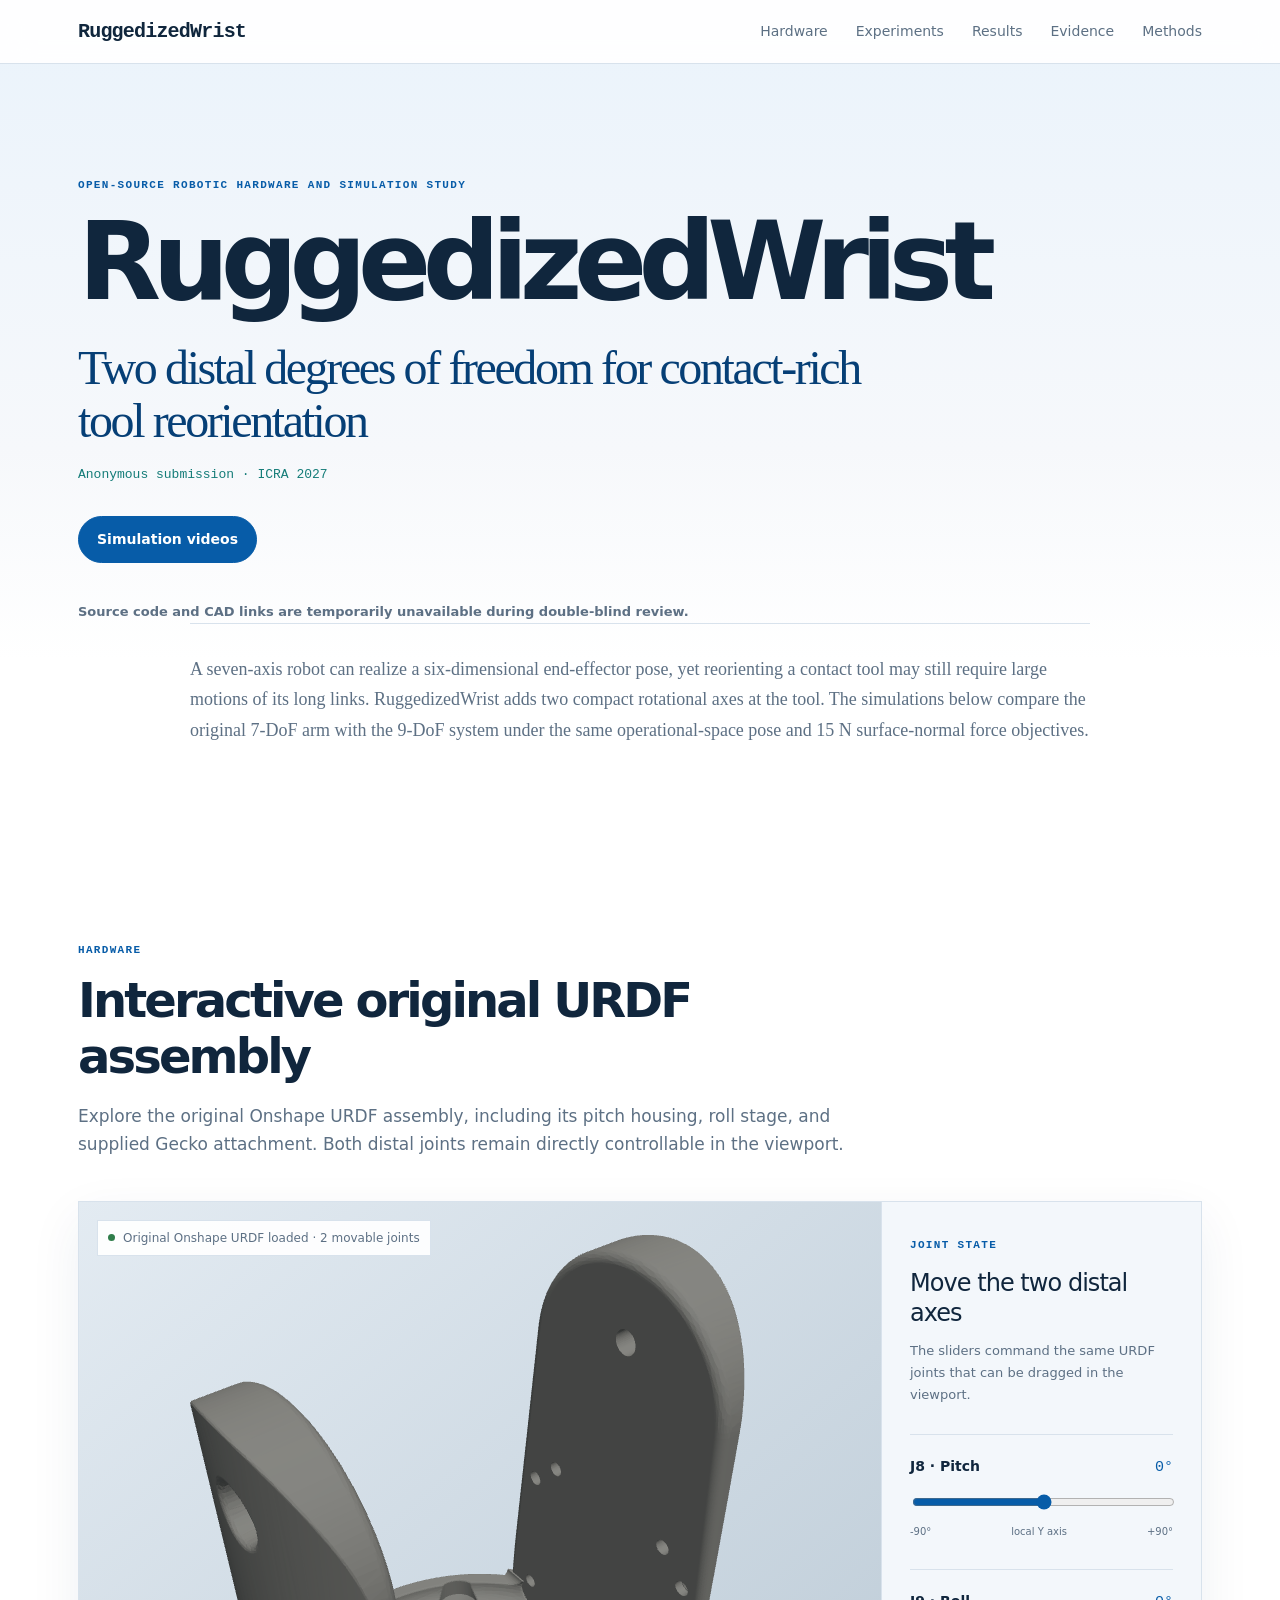
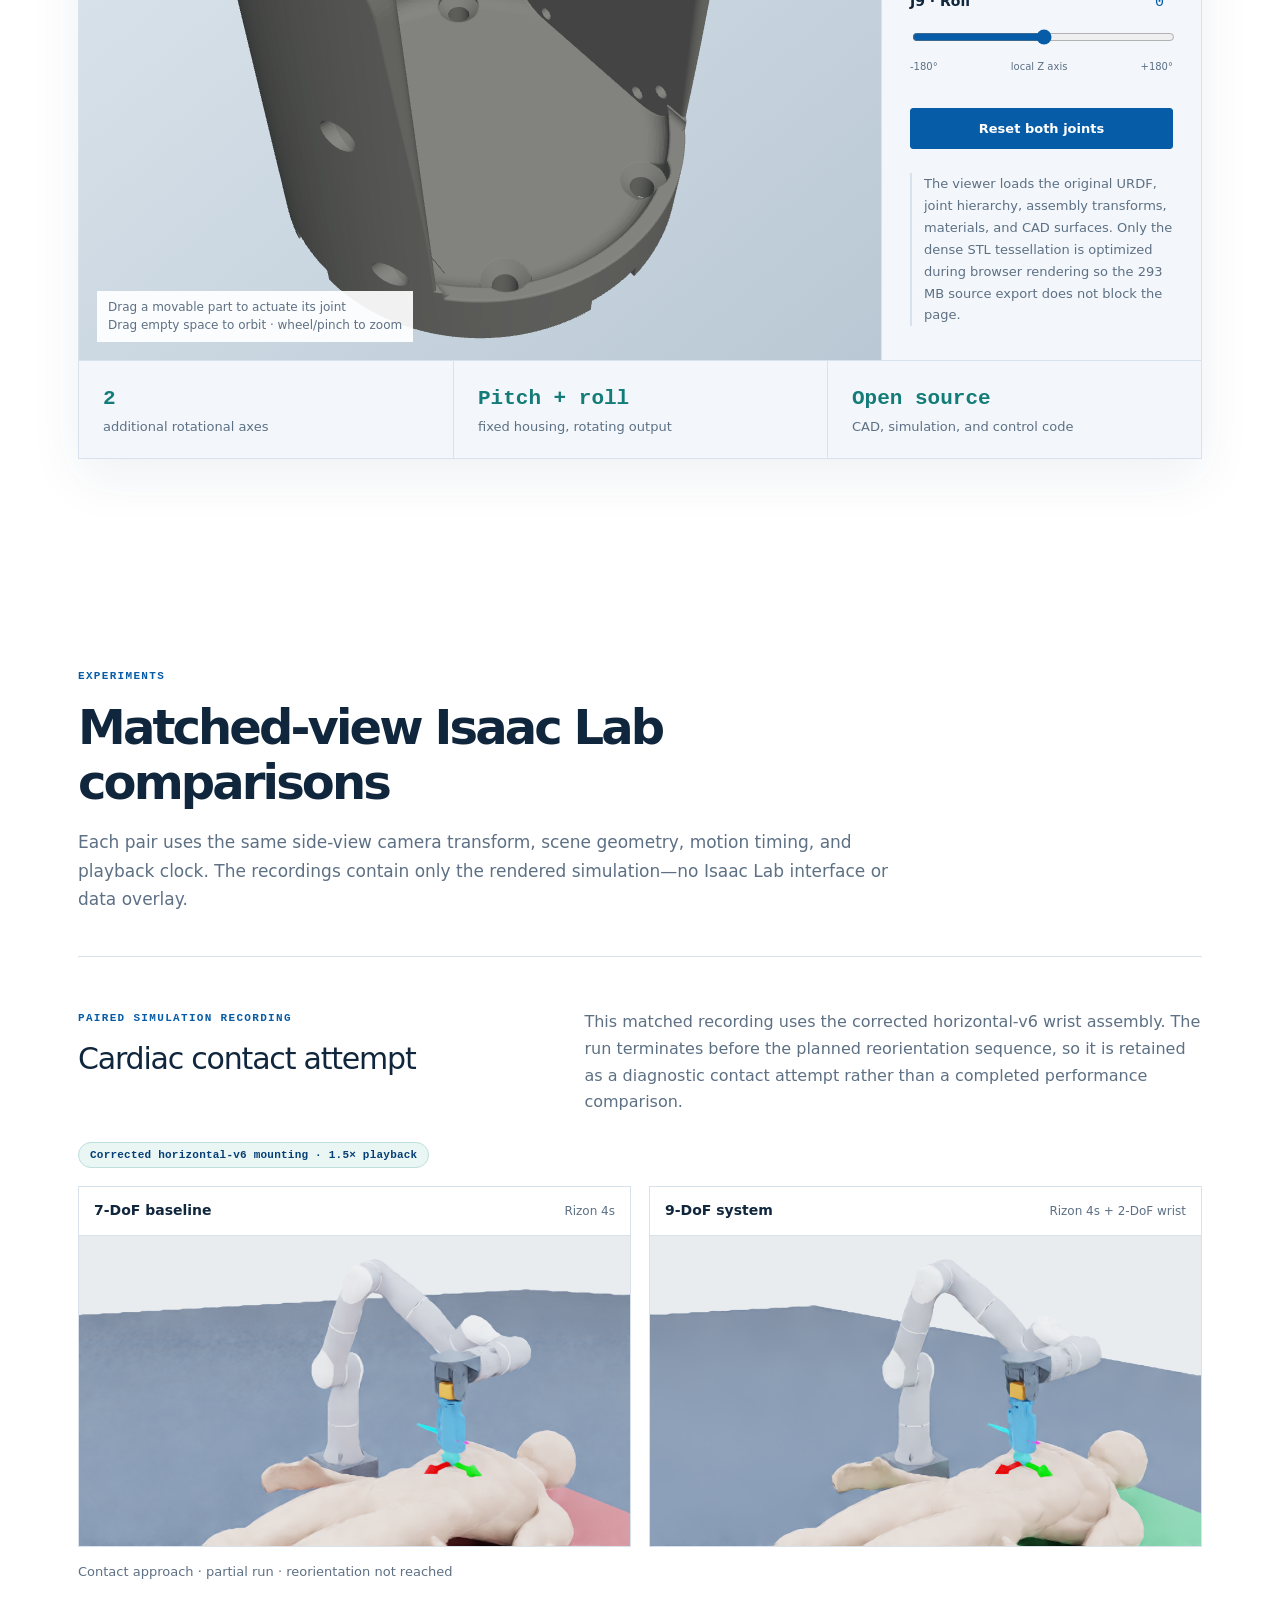
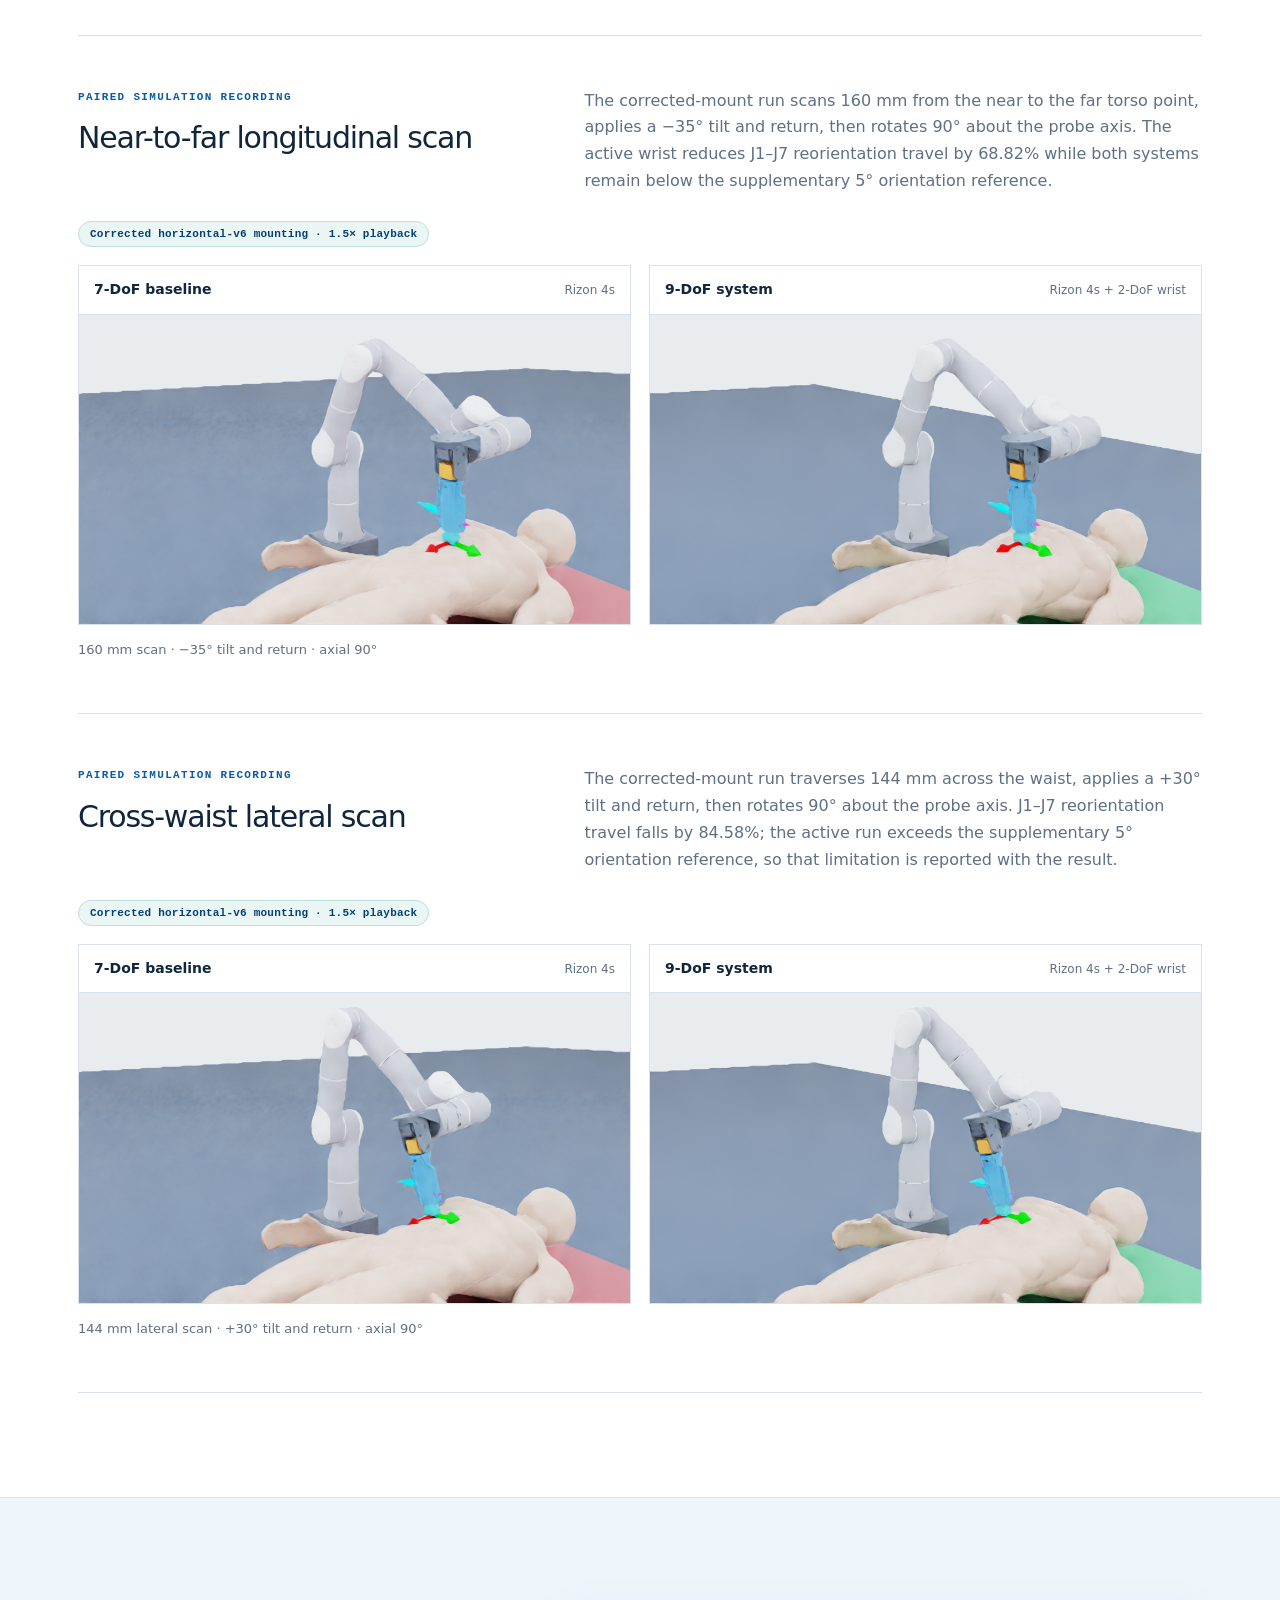
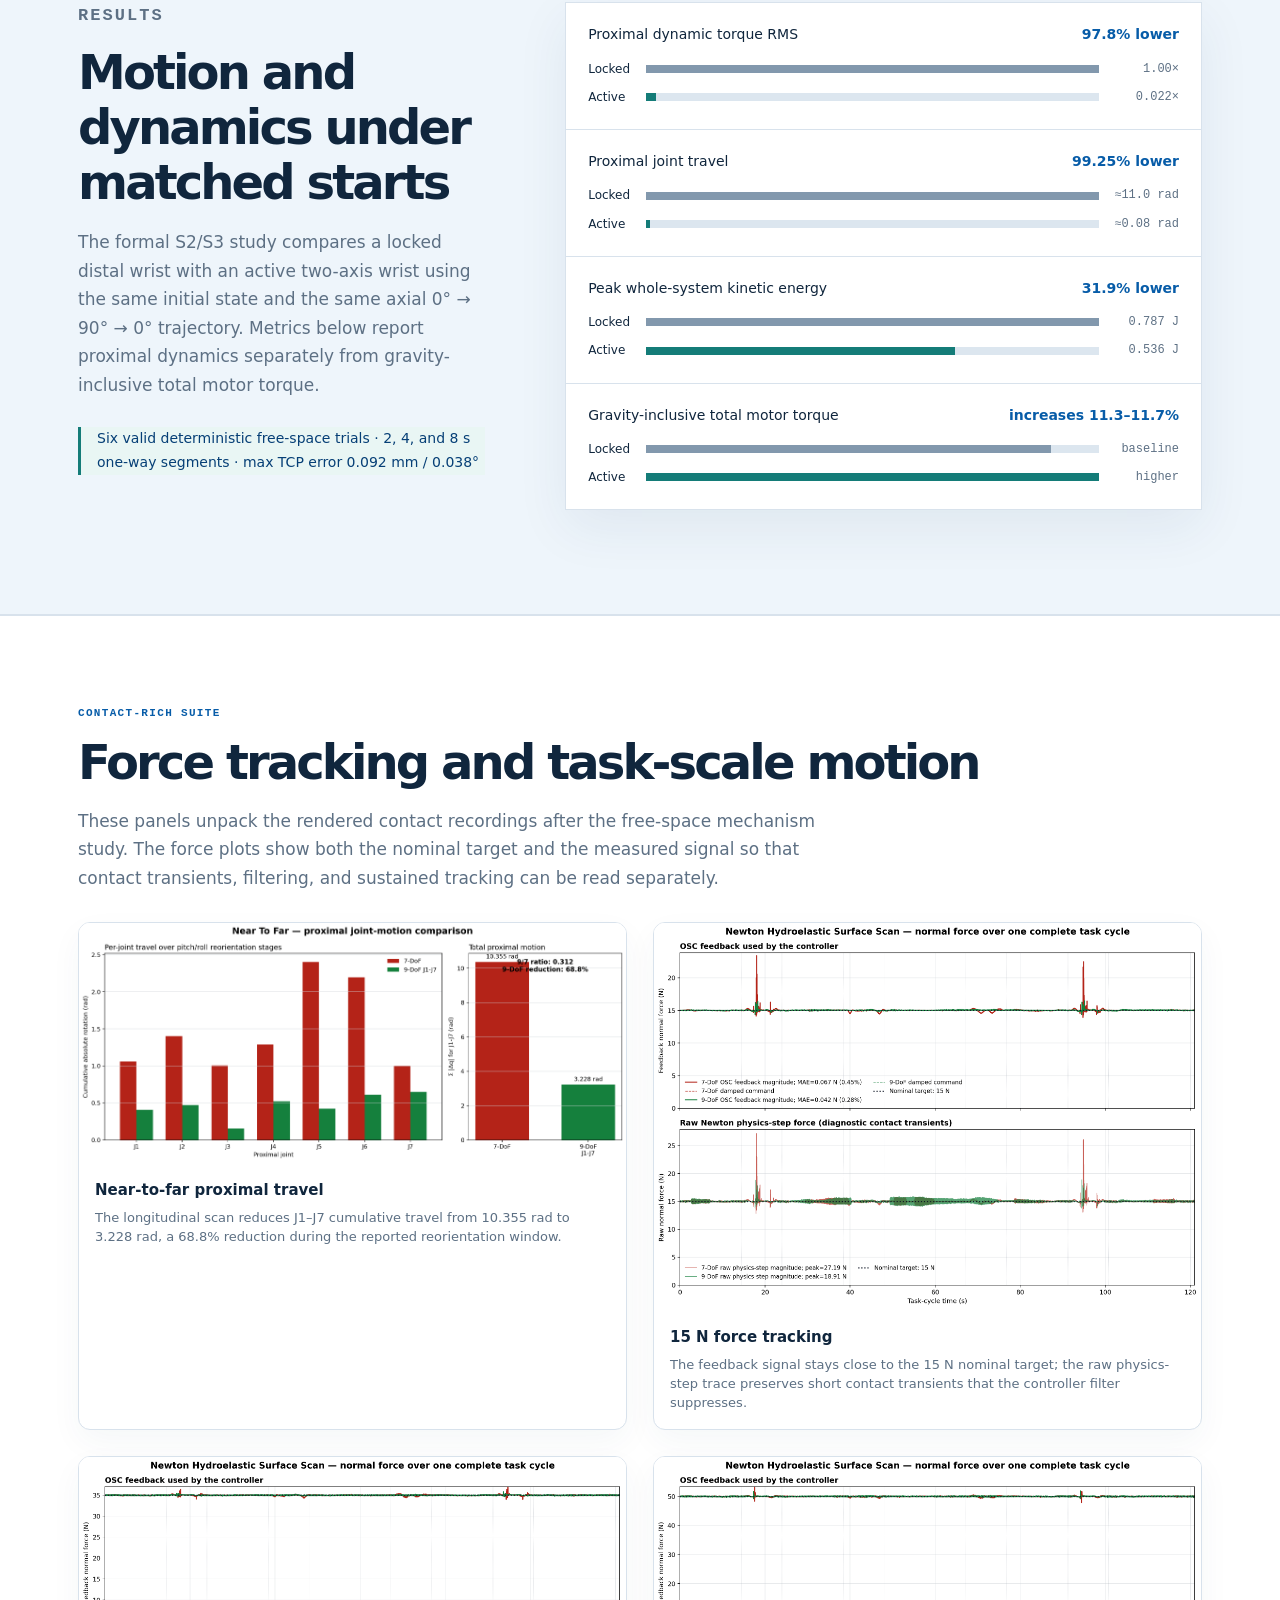
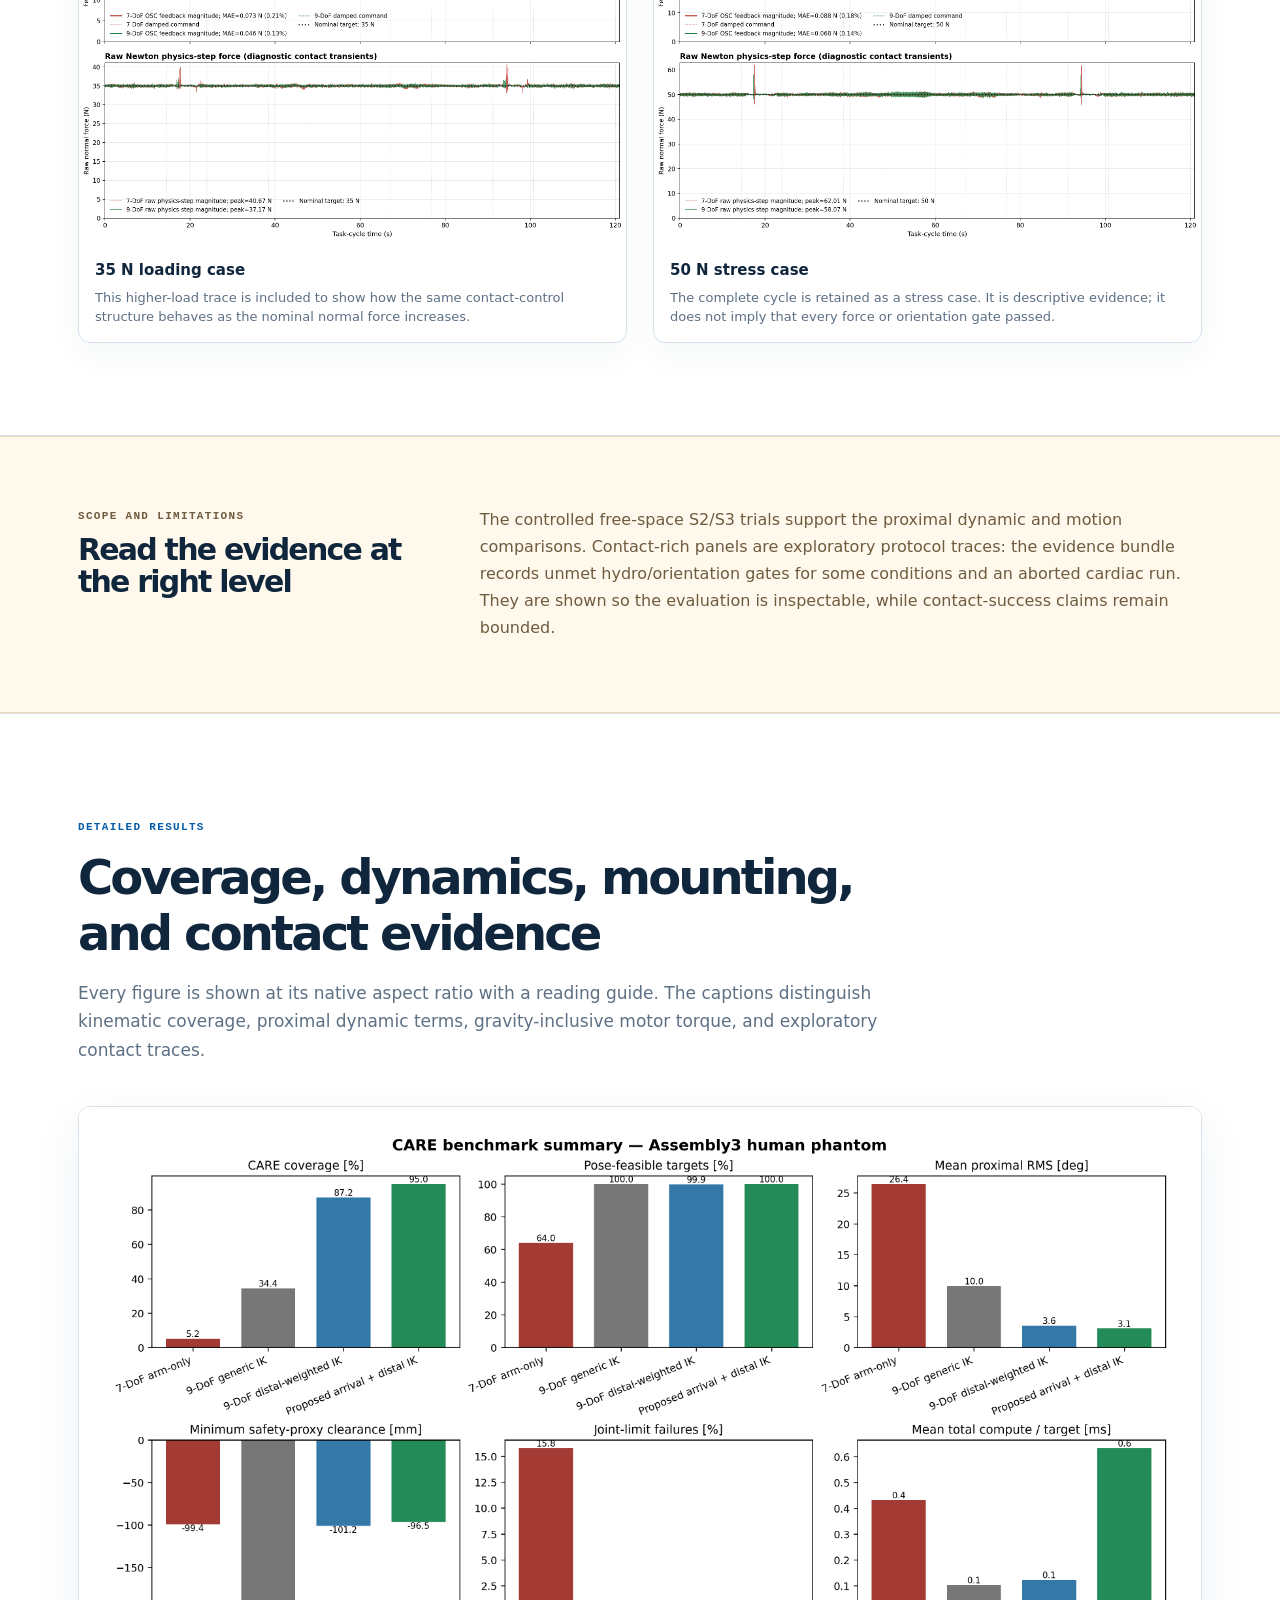
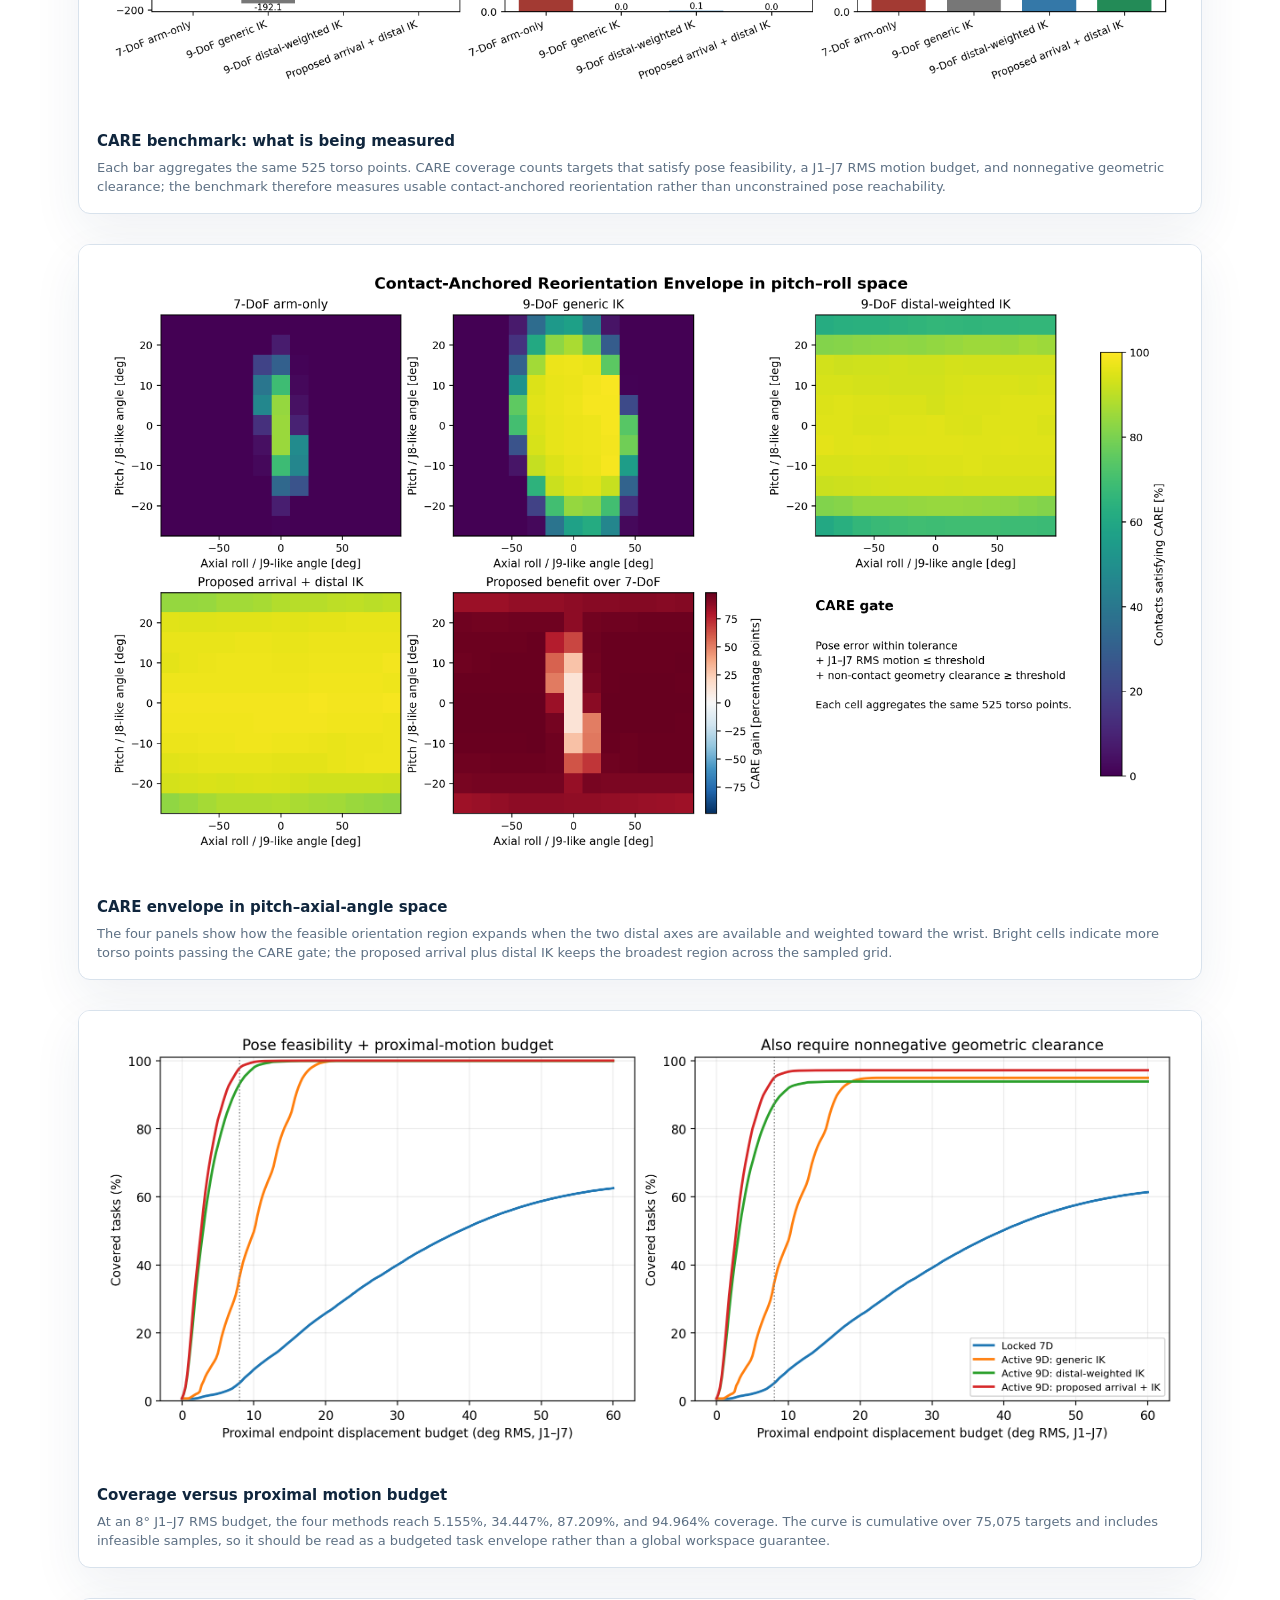
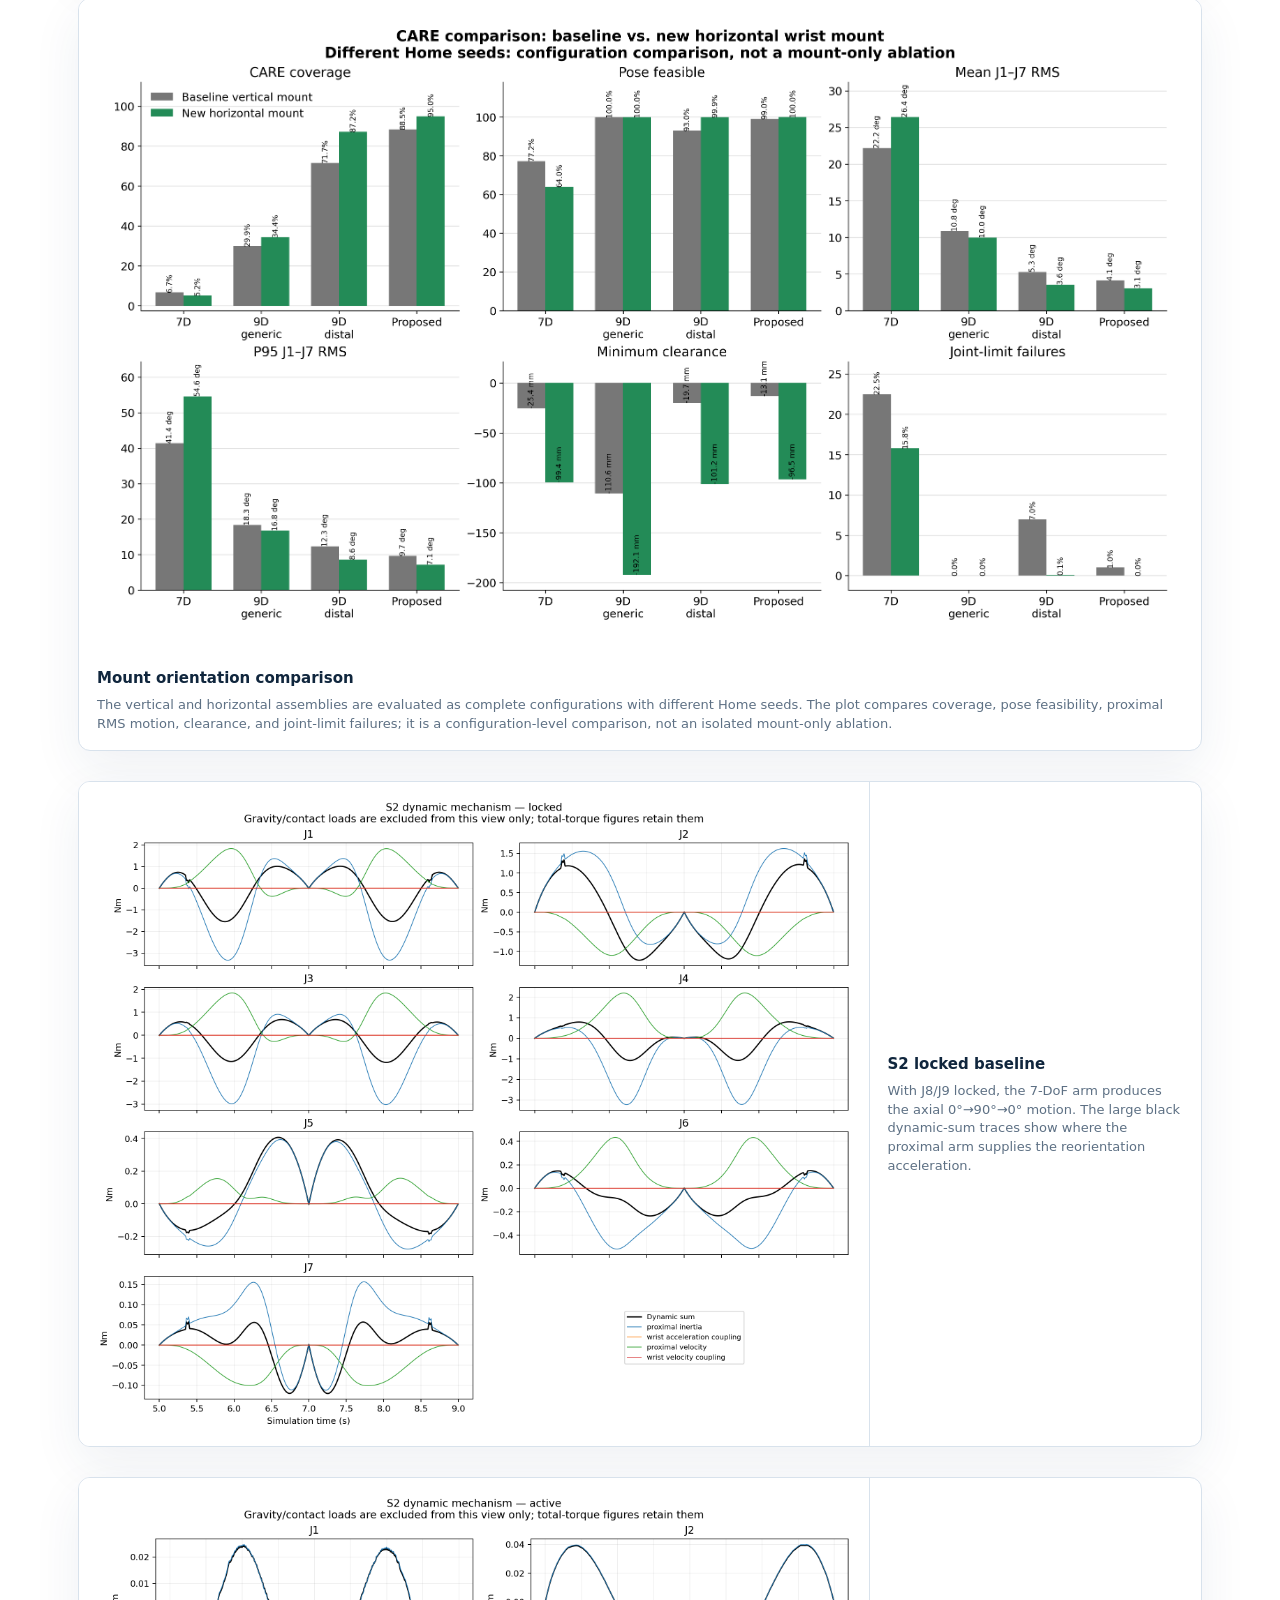
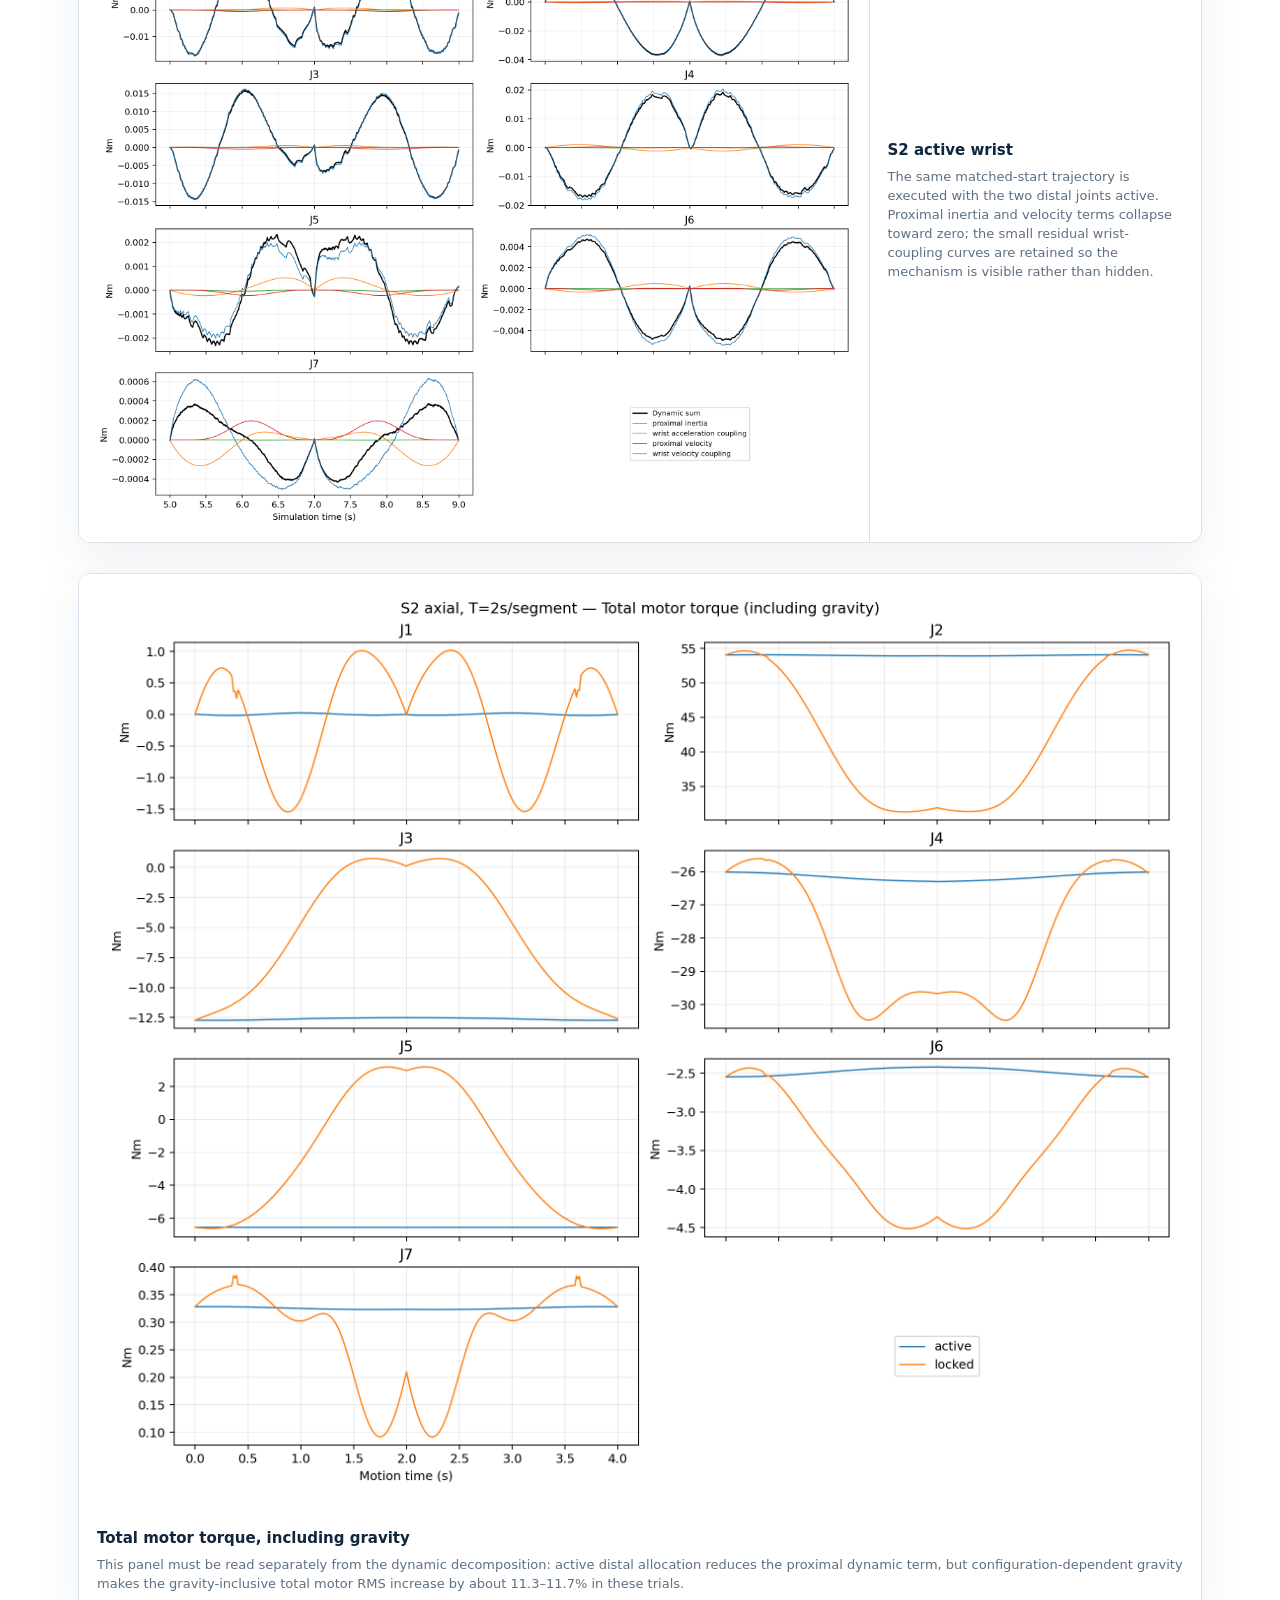
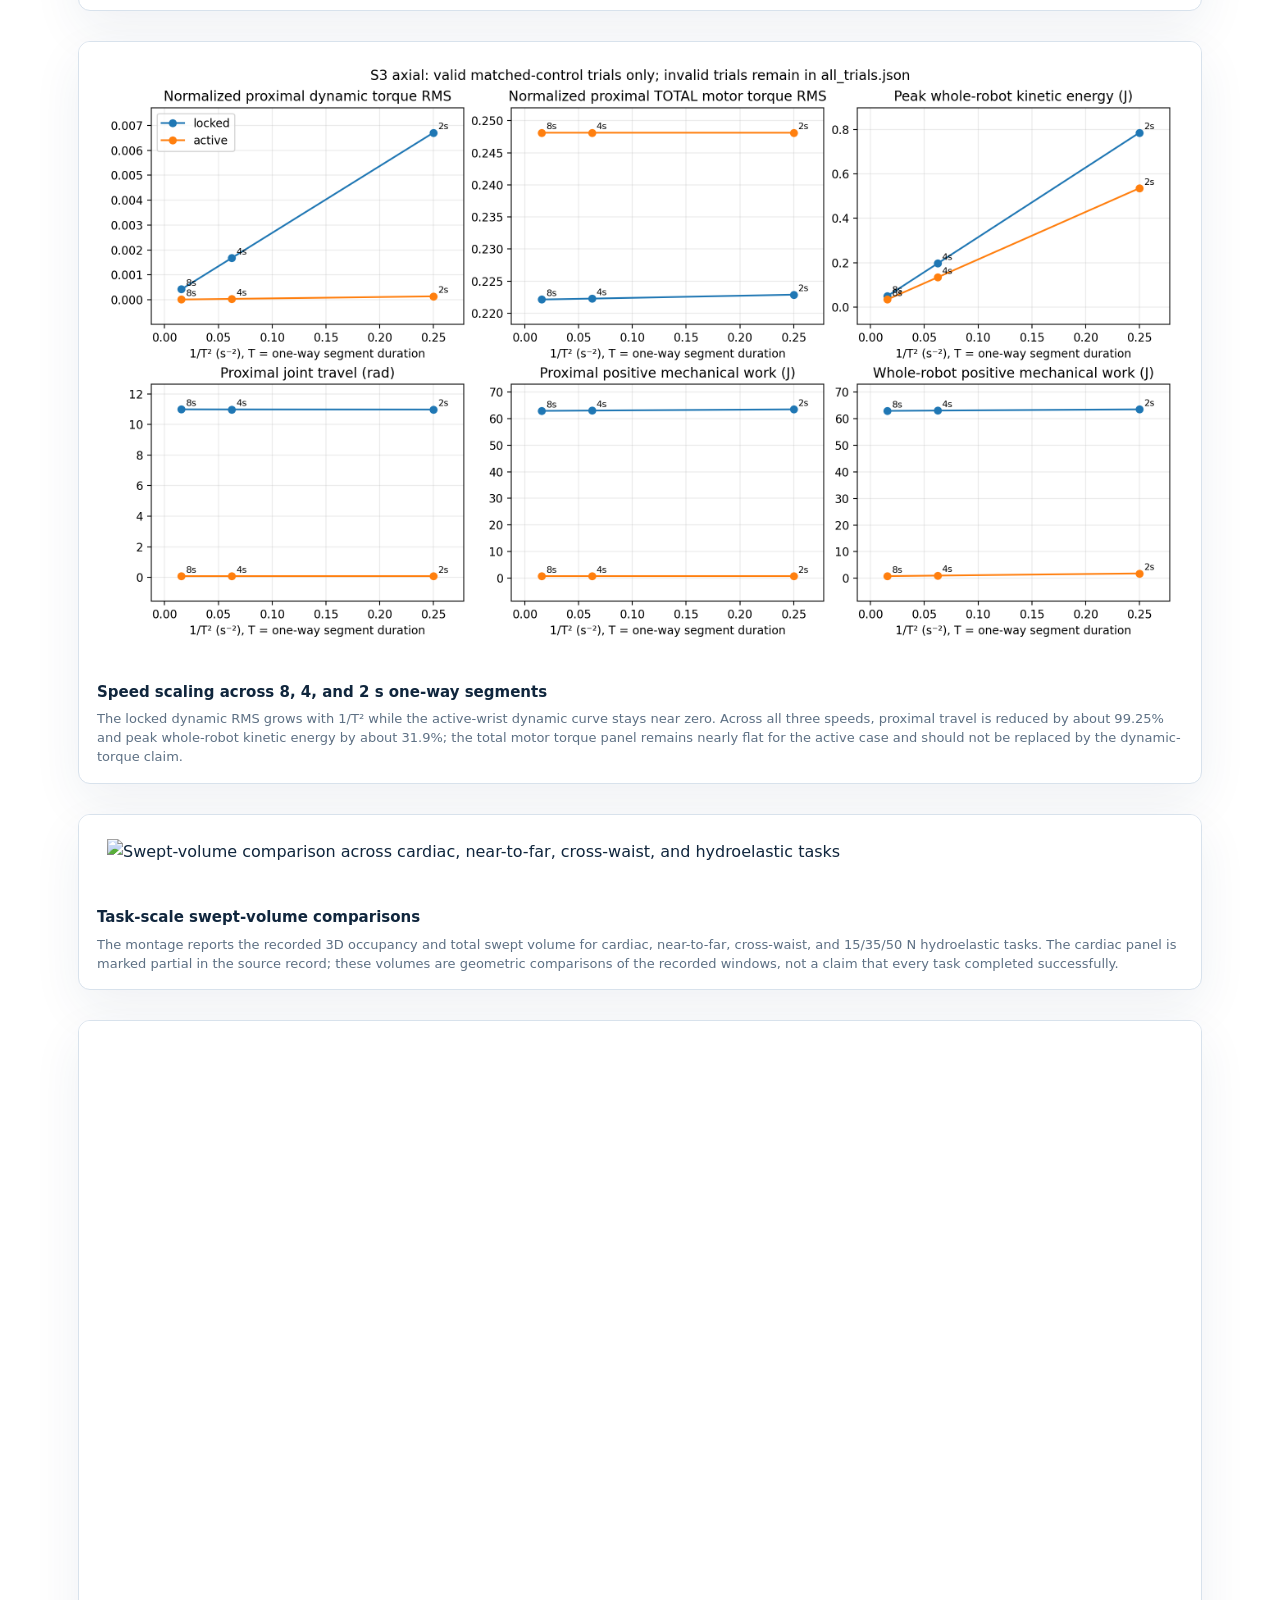
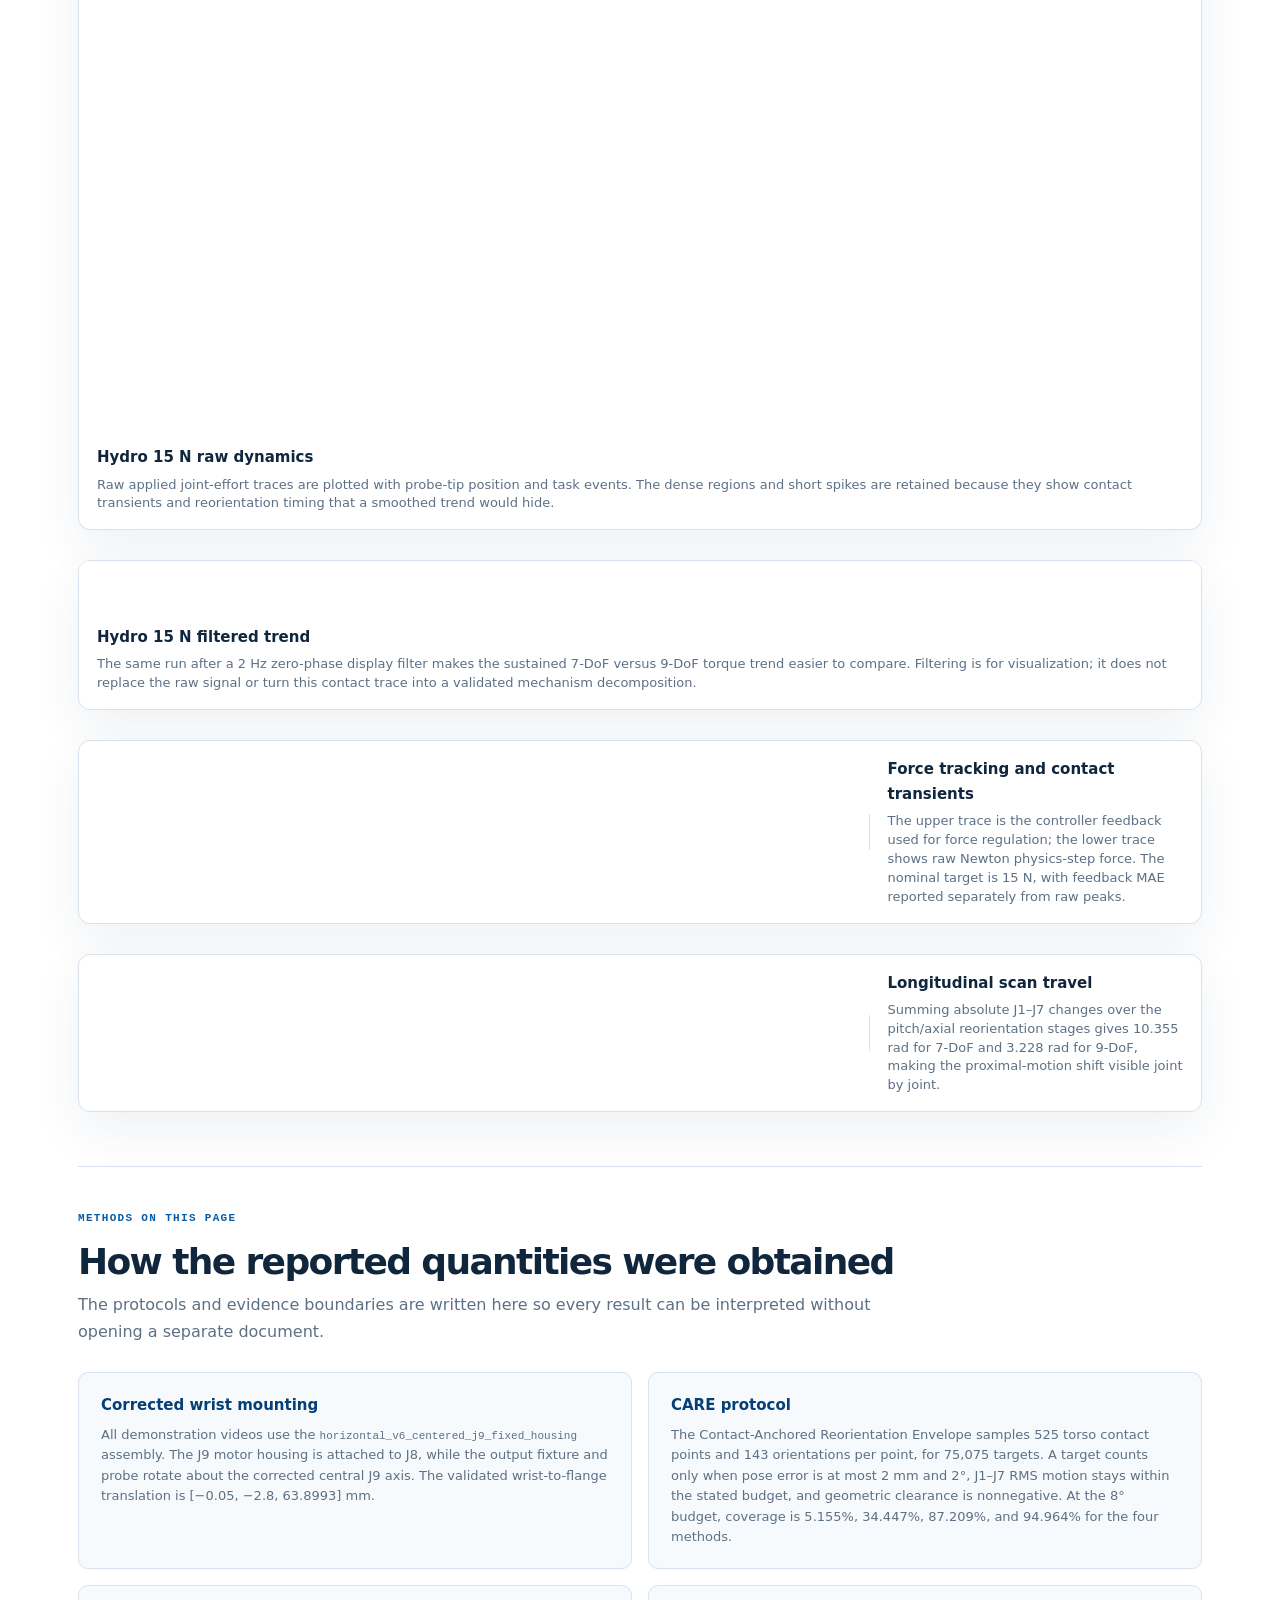
==== commit 6ffbe7ed: "Split URDF assets for anonymous mirror Co-authored-by: Cursor <cursoragent@cursor.com>" ====
--- a/index.html
+++ b/index.html
@@ -1 +1 @@
-<!DOCTYPE html><html lang="en"><head><meta charSet="utf-8"/><meta name="viewport" content="width=device-width, initial-scale=1"/><link rel="stylesheet" href="/_next/static/chunks/14d9cvodceqxo.css" data-precedence="next"/><link rel="stylesheet" href="/assets/anonymous.css?v=20260916-anon3"/><script src="/_next/static/chunks/turbopack-1tgm-5axp195g.js?v=20260912-standalone1" defer=""></script><script src="/_next/static/chunks/240s5a6-rup44.js?v=20260912-standalone1" defer=""></script><script src="/_next/static/chunks/2dsm156jex-1e.js?v=20260912-standalone1" defer=""></script><script src="/assets/urdf-data.js?v=20260916-sandbox1" defer=""></script><script src="/assets/urdf-element.js?v=20260916-sandbox1" defer=""></script><title>RuggedizedWrist — Distal redundancy for contact-rich reorientation</title><meta name="description" content="Anonymous project page for a two-axis robotic wrist evaluated in contact-rich simulation tasks."/><meta property="og:title" content="RuggedizedWrist"/><meta property="og:description" content="A two-axis distal wrist that reallocates local reorientation away from the proximal arm."/><meta name="twitter:card" content="summary"/><meta name="twitter:title" content="RuggedizedWrist"/><meta name="twitter:description" content="A two-axis distal wrist that reallocates local reorientation away from the proximal arm."/><link rel="icon" href="/favicon.ico?favicon.3755p-vfswsm8.ico" sizes="64x64" type="image/x-icon"/><link rel="icon" href="/icon.png?icon.1s8coz6bxu5p_.png" sizes="512x512" type="image/png"/><link rel="apple-touch-icon" href="/apple-icon.png?apple-icon.3t5emei0vw-fw.png" sizes="180x180" type="image/png"/></head><body><main><nav class="site-nav" aria-label="Primary navigation"><a class="site-name" href="#top">RuggedizedWrist</a><div><a href="#hardware">Hardware</a><a href="#experiments">Experiments</a><a href="#results">Results</a></div></nav><header class="hero container" id="top"><p class="venue">Open-source robotic hardware and simulation study</p><h1>RuggedizedWrist</h1><h2>Two distal degrees of freedom for contact-rich tool reorientation</h2><p class="affiliation">Anonymous submission · ICRA 2027</p><div class="hero-links"><a href="#experiments">Simulation videos</a></div><p class="review-resource-note">Source code and CAD links are temporarily unavailable during double-blind review.</p><p class="abstract">A seven-axis robot can realize a six-dimensional end-effector pose, yet reorienting a contact tool may still require large motions of its long links. RuggedizedWrist adds two compact rotational axes at the tool. The simulations below compare the original 7-DoF arm with the 9-DoF system under the same operational-space pose and 15 N surface-normal force objectives.</p></header><section class="section container" id="hardware"><div class="section-heading"><p class="section-kicker">Hardware</p><h2>Interactive original URDF assembly</h2><p>Explore the original Onshape URDF assembly, including its pitch housing, roll stage, and supplied Gecko attachment. Both distal joints remain directly controllable in the viewport.</p></div><div class="model-panel"><div class="urdf-viewer"><div class="urdf-canvas"><urdf-manipulator data-urdf="/models/urdf/ruggedized-wrist.urdf?v=20260912-original1" up="+Z" ambient-color="#b7c0c7" highlight-color="#8c1515" auto-redraw="" aria-label="Interactive URDF model of the two-axis RuggedizedWrist with Gecko output attachment"></urdf-manipulator><div class="viewer-status " role="status"><span></span>Loading interactive wrist model…</div><div class="viewer-help"><span>Drag a movable part to actuate its joint</span><span>Drag empty space to orbit · wheel/pinch to zoom</span></div></div><aside class="joint-panel" aria-label="URDF joint controls"><div class="joint-panel-heading"><p class="section-kicker">Joint state</p><h3>Move the two distal axes</h3><p>The sliders command the same URDF joints that can be dragged in the viewport.</p></div><label class="joint-control "><span class="joint-control-title"><strong>J8 · Pitch</strong><output>0<!-- -->°</output></span><input type="range" min="-90" max="90" step="1" aria-label="J8 · Pitch angle" value="0"/><span class="joint-scale"><span>-90<!-- -->°</span><span>local Y axis</span><span>+<!-- -->90<!-- -->°</span></span></label><label class="joint-control "><span class="joint-control-title"><strong>J9 · Roll</strong><output>0<!-- -->°</output></span><input type="range" min="-180" max="180" step="1" aria-label="J9 · Roll angle" value="0"/><span class="joint-scale"><span>-180<!-- -->°</span><span>local Z axis</span><span>+<!-- -->180<!-- -->°</span></span></label><button type="button" class="reset-joints">Reset both joints</button><p class="urdf-note">The viewer loads the original URDF, joint hierarchy, assembly transforms, materials, and CAD surfaces. Only the dense STL tessellation is optimized during browser rendering so the 293 MB source export does not block the page.</p></aside></div><div class="model-notes"><div><strong>2</strong><span>additional rotational axes</span></div><div><strong>Pitch + roll</strong><span>fixed housing, rotating output</span></div><div><strong>Open source</strong><span>CAD, simulation, and control code</span></div></div></div></section><section class="section container" id="experiments"><div class="section-heading"><p class="section-kicker">Experiments</p><h2>Matched-view Isaac Lab comparisons</h2><p>Each pair uses the same side-view camera transform, scene geometry, motion timing, and playback clock. The recordings contain only the rendered simulation—no Isaac Lab interface or data overlay.</p></div><div class="demo-list"><article class="demo"><div class="demo-heading"><div><p class="section-kicker">Paired simulation recording</p><h3>Cardiac contact attempt</h3></div><p>This matched recording uses the corrected horizontal-v6 wrist assembly. The run terminates before the planned reorientation sequence, so it is retained as a diagnostic contact attempt rather than a completed performance comparison.</p></div><div class="video-pair" data-sync-group="cardiac" aria-label="Cardiac contact attempt: synchronized 7-DoF and 9-DoF recordings"><figure><figcaption><strong>7-DoF baseline</strong><span>Rizon 4s</span></figcaption><img src="/media/results/mount-v6/posters/cardiac-7dof.png" alt="Cardiac contact attempt, 7-DoF baseline using the corrected horizontal-v6 mount" width="768" height="432" decoding="async"/></figure><figure><figcaption><strong>9-DoF system</strong><span>Rizon 4s + 2-DoF wrist</span></figcaption><img src="/media/results/mount-v6/posters/cardiac-9dof.png" alt="Cardiac contact attempt, 9-DoF augmented system using the corrected horizontal-v6 mount" width="768" height="432" decoding="async"/></figure></div><p class="phase-line">Contact approach · partial run · reorientation not reached</p></article><article class="demo"><div class="demo-heading"><div><p class="section-kicker">Paired simulation recording</p><h3>Near-to-far longitudinal scan</h3></div><p>The corrected-mount run scans 160 mm from the near to the far torso point, applies a −35° tilt and return, then rotates 90° about the probe axis. The active wrist reduces J1–J7 reorientation travel by 68.82% while both systems remain below the supplementary 5° orientation reference.</p></div><div class="video-pair" data-sync-group="longitudinal" aria-label="Near-to-far longitudinal scan: synchronized 7-DoF and 9-DoF recordings"><figure><figcaption><strong>7-DoF baseline</strong><span>Rizon 4s</span></figcaption><img src="/media/results/mount-v6/posters/near-to-far-7dof.png" alt="Near-to-far longitudinal scan, 7-DoF baseline using the corrected horizontal-v6 mount" width="768" height="432" decoding="async"/></figure><figure><figcaption><strong>9-DoF system</strong><span>Rizon 4s + 2-DoF wrist</span></figcaption><img src="/media/results/mount-v6/posters/near-to-far-9dof.png" alt="Near-to-far longitudinal scan, 9-DoF augmented system using the corrected horizontal-v6 mount" width="768" height="432" decoding="async"/></figure></div><p class="phase-line">160 mm scan · −35° tilt and return · axial 90°</p></article><article class="demo"><div class="demo-heading"><div><p class="section-kicker">Paired simulation recording</p><h3>Cross-waist lateral scan</h3></div><p>The corrected-mount run traverses 144 mm across the waist, applies a +30° tilt and return, then rotates 90° about the probe axis. J1–J7 reorientation travel falls by 84.58%; the active run exceeds the supplementary 5° orientation reference, so that limitation is reported with the result.</p></div><div class="video-pair" data-sync-group="waist" aria-label="Cross-waist lateral scan: synchronized 7-DoF and 9-DoF recordings"><figure><figcaption><strong>7-DoF baseline</strong><span>Rizon 4s</span></figcaption><img src="/media/results/mount-v6/posters/cross-waist-7dof.png" alt="Cross-waist lateral scan, 7-DoF baseline using the corrected horizontal-v6 mount" width="768" height="432" decoding="async"/></figure><figure><figcaption><strong>9-DoF system</strong><span>Rizon 4s + 2-DoF wrist</span></figcaption><img src="/media/results/mount-v6/posters/cross-waist-9dof.png" alt="Cross-waist lateral scan, 9-DoF augmented system using the corrected horizontal-v6 mount" width="768" height="432" decoding="async"/></figure></div><p class="phase-line">144 mm lateral scan · +30° tilt and return · axial 90°</p></article></div></section><section class="section results" id="results"><div class="container results-grid"><div class="results-copy"><p class="section-kicker">Results</p><h2>Motion and dynamics under matched starts</h2><p>The formal S2/S3 study compares a locked distal wrist with an active two-axis wrist using the same initial state and the same axial 0° → 90° → 0° trajectory. Metrics below report proximal dynamics separately from gravity-inclusive total motor torque.</p><p class="control-note">Six valid deterministic free-space trials · 2, 4, and 8 s one-way segments · max TCP error 0.092 mm / 0.038°</p></div><div class="metrics"><div class="metric-row"><div class="metric-title"><span>Proximal dynamic torque RMS</span><strong>97.8% lower</strong></div><div class="metric-value"><span>Locked</span><div class="track"><i style="width:100%"></i></div><code>1.00×</code></div><div class="metric-value nine"><span>Active</span><div class="track"><i style="width:2.2%"></i></div><code>0.022×</code></div></div><div class="metric-row"><div class="metric-title"><span>Proximal joint travel</span><strong>99.25% lower</strong></div><div class="metric-value"><span>Locked</span><div class="track"><i style="width:100%"></i></div><code>≈11.0 rad</code></div><div class="metric-value nine"><span>Active</span><div class="track"><i style="width:0.75%"></i></div><code>≈0.08 rad</code></div></div><div class="metric-row"><div class="metric-title"><span>Peak whole-system kinetic energy</span><strong>31.9% lower</strong></div><div class="metric-value"><span>Locked</span><div class="track"><i style="width:100%"></i></div><code>0.787 J</code></div><div class="metric-value nine"><span>Active</span><div class="track"><i style="width:68.1%"></i></div><code>0.536 J</code></div></div><div class="metric-row"><div class="metric-title"><span>Gravity-inclusive total motor torque</span><strong>increases 11.3–11.7%</strong></div><div class="metric-value"><span>Locked</span><div class="track"><i style="width:89.5%"></i></div><code>baseline</code></div><div class="metric-value nine"><span>Active</span><div class="track"><i style="width:100%"></i></div><code>higher</code></div></div></div></div></section><section class="section evidence" id="evidence"><div class="container"><div class="section-heading"><p class="section-kicker">Evidence library</p><h2>Mount variants, coverage, and new dynamics</h2><p>The selected panels below make the evidence trail readable without exposing author identity. They include the revised horizontal mount comparison, the CARE envelope, matched-start dynamics, and force traces from the contact scans.</p></div><div class="evidence-grid"><figure class="evidence-card evidence-wide"><img src="/media/results/mount-comparison.png" alt="CARE comparison of baseline vertical and new horizontal wrist mounts" loading="lazy"/><figcaption><strong>Mount comparison</strong><span>Baseline vertical vs. revised horizontal assembly; configuration comparison is reported as such.</span></figcaption></figure><figure class="evidence-card"><img src="/media/results/care-heatmap.png" alt="Contact-Anchored Reorientation Envelope heatmap" loading="lazy"/><figcaption><strong>CARE envelope</strong><span>Distal-weighted and arrival-aware strategies broaden the sampled feasible region.</span></figcaption></figure><figure class="evidence-card"><img src="/media/results/care-coverage.png" alt="CARE coverage as a function of proximal motion budget" loading="lazy"/><figcaption><strong>Coverage vs. motion budget</strong><span>8° budget coverage: 5.155%, 34.447%, 87.209%, and 94.964% across the four methods.</span></figcaption></figure><figure class="evidence-card"><img src="/media/results/s2-active.png" alt="Active-wrist dynamic torque decomposition" loading="lazy"/><figcaption><strong>S2 mechanism</strong><span>Signed proximal dynamic contributions with the distal wrist active.</span></figcaption></figure><figure class="evidence-card"><img src="/media/results/s3-speed.png" alt="S3 speed scaling comparison" loading="lazy"/><figcaption><strong>S3 speed scaling</strong><span>Dynamic torque falls with distal allocation while total motor torque remains a separate quantity.</span></figcaption></figure><figure class="evidence-card"><img src="/media/results/hydro15-force.png" alt="15 N hydroelastic force trace" loading="lazy"/><figcaption><strong>Contact scan trace</strong><span>Representative 15 N hydroelastic force trace; contact-task limitations remain documented.</span></figcaption></figure></div><div class="evidence-links"><a href="#methods">Evaluation protocol</a><a href="#methods">Measurement definitions</a><a href="#methods">Limitations</a></div></div></section><footer id="source"><div class="container footer-grid"><div class="contributors" id="contributors"><h2>Anonymous release</h2><p>Names, affiliations, and personal links are intentionally withheld for double-blind review. The page presents the artifact, evaluation protocol, and evidence only.</p></div><div class="source"><h2>Open-source resources</h2><ul class="source-links"><li><span>Code and simulation</span><span class="temporarily-unavailable" aria-disabled="true">Temporarily unavailable <small>during double-blind review</small></span></li><li><span>Mechanical design</span><span class="temporarily-unavailable" aria-disabled="true">Temporarily unavailable <small>during double-blind review</small></span></li></ul><p>CAD, Isaac Lab OSC experiments, evaluation data, and website.</p></div></div><div class="container footer-bottom"><span>RuggedizedWrist</span><span>Anonymous research project · 2026</span></div></footer></main><script src="/assets/site.js?v=20260916-path1" defer=""></script></body></html>
+<!DOCTYPE html><html lang="en"><head><meta charSet="utf-8"/><meta name="viewport" content="width=device-width, initial-scale=1"/><link rel="stylesheet" href="/_next/static/chunks/14d9cvodceqxo.css" data-precedence="next"/><link rel="stylesheet" href="/assets/anonymous.css?v=20260916-anon3"/><script src="/_next/static/chunks/turbopack-1tgm-5axp195g.js?v=20260912-standalone1" defer=""></script><script src="/_next/static/chunks/240s5a6-rup44.js?v=20260912-standalone1" defer=""></script><script src="/_next/static/chunks/2dsm156jex-1e.js?v=20260912-standalone1" defer=""></script><script src="/assets/urdf-data.js?v=20260916-sandbox2" defer=""></script><script src="/assets/urdf-data-part-1.js?v=20260916-sandbox2" defer=""></script><script src="/assets/urdf-data-part-2.js?v=20260916-sandbox2" defer=""></script><script src="/assets/urdf-data-part-3.js?v=20260916-sandbox2" defer=""></script><script src="/assets/urdf-data-part-4.js?v=20260916-sandbox2" defer=""></script><script src="/assets/urdf-element.js?v=20260916-sandbox2" defer=""></script><title>RuggedizedWrist — Distal redundancy for contact-rich reorientation</title><meta name="description" content="Anonymous project page for a two-axis robotic wrist evaluated in contact-rich simulation tasks."/><meta property="og:title" content="RuggedizedWrist"/><meta property="og:description" content="A two-axis distal wrist that reallocates local reorientation away from the proximal arm."/><meta name="twitter:card" content="summary"/><meta name="twitter:title" content="RuggedizedWrist"/><meta name="twitter:description" content="A two-axis distal wrist that reallocates local reorientation away from the proximal arm."/><link rel="icon" href="/favicon.ico?favicon.3755p-vfswsm8.ico" sizes="64x64" type="image/x-icon"/><link rel="icon" href="/icon.png?icon.1s8coz6bxu5p_.png" sizes="512x512" type="image/png"/><link rel="apple-touch-icon" href="/apple-icon.png?apple-icon.3t5emei0vw-fw.png" sizes="180x180" type="image/png"/></head><body><main><nav class="site-nav" aria-label="Primary navigation"><a class="site-name" href="#top">RuggedizedWrist</a><div><a href="#hardware">Hardware</a><a href="#experiments">Experiments</a><a href="#results">Results</a></div></nav><header class="hero container" id="top"><p class="venue">Open-source robotic hardware and simulation study</p><h1>RuggedizedWrist</h1><h2>Two distal degrees of freedom for contact-rich tool reorientation</h2><p class="affiliation">Anonymous submission · ICRA 2027</p><div class="hero-links"><a href="#experiments">Simulation videos</a></div><p class="review-resource-note">Source code and CAD links are temporarily unavailable during double-blind review.</p><p class="abstract">A seven-axis robot can realize a six-dimensional end-effector pose, yet reorienting a contact tool may still require large motions of its long links. RuggedizedWrist adds two compact rotational axes at the tool. The simulations below compare the original 7-DoF arm with the 9-DoF system under the same operational-space pose and 15 N surface-normal force objectives.</p></header><section class="section container" id="hardware"><div class="section-heading"><p class="section-kicker">Hardware</p><h2>Interactive original URDF assembly</h2><p>Explore the original Onshape URDF assembly, including its pitch housing, roll stage, and supplied Gecko attachment. Both distal joints remain directly controllable in the viewport.</p></div><div class="model-panel"><div class="urdf-viewer"><div class="urdf-canvas"><urdf-manipulator data-urdf="/models/urdf/ruggedized-wrist.urdf?v=20260912-original1" up="+Z" ambient-color="#b7c0c7" highlight-color="#8c1515" auto-redraw="" aria-label="Interactive URDF model of the two-axis RuggedizedWrist with Gecko output attachment"></urdf-manipulator><div class="viewer-status " role="status"><span></span>Loading interactive wrist model…</div><div class="viewer-help"><span>Drag a movable part to actuate its joint</span><span>Drag empty space to orbit · wheel/pinch to zoom</span></div></div><aside class="joint-panel" aria-label="URDF joint controls"><div class="joint-panel-heading"><p class="section-kicker">Joint state</p><h3>Move the two distal axes</h3><p>The sliders command the same URDF joints that can be dragged in the viewport.</p></div><label class="joint-control "><span class="joint-control-title"><strong>J8 · Pitch</strong><output>0<!-- -->°</output></span><input type="range" min="-90" max="90" step="1" aria-label="J8 · Pitch angle" value="0"/><span class="joint-scale"><span>-90<!-- -->°</span><span>local Y axis</span><span>+<!-- -->90<!-- -->°</span></span></label><label class="joint-control "><span class="joint-control-title"><strong>J9 · Roll</strong><output>0<!-- -->°</output></span><input type="range" min="-180" max="180" step="1" aria-label="J9 · Roll angle" value="0"/><span class="joint-scale"><span>-180<!-- -->°</span><span>local Z axis</span><span>+<!-- -->180<!-- -->°</span></span></label><button type="button" class="reset-joints">Reset both joints</button><p class="urdf-note">The viewer loads the original URDF, joint hierarchy, assembly transforms, materials, and CAD surfaces. Only the dense STL tessellation is optimized during browser rendering so the 293 MB source export does not block the page.</p></aside></div><div class="model-notes"><div><strong>2</strong><span>additional rotational axes</span></div><div><strong>Pitch + roll</strong><span>fixed housing, rotating output</span></div><div><strong>Open source</strong><span>CAD, simulation, and control code</span></div></div></div></section><section class="section container" id="experiments"><div class="section-heading"><p class="section-kicker">Experiments</p><h2>Matched-view Isaac Lab comparisons</h2><p>Each pair uses the same side-view camera transform, scene geometry, motion timing, and playback clock. The recordings contain only the rendered simulation—no Isaac Lab interface or data overlay.</p></div><div class="demo-list"><article class="demo"><div class="demo-heading"><div><p class="section-kicker">Paired simulation recording</p><h3>Cardiac contact attempt</h3></div><p>This matched recording uses the corrected horizontal-v6 wrist assembly. The run terminates before the planned reorientation sequence, so it is retained as a diagnostic contact attempt rather than a completed performance comparison.</p></div><div class="video-pair" data-sync-group="cardiac" aria-label="Cardiac contact attempt: synchronized 7-DoF and 9-DoF recordings"><figure><figcaption><strong>7-DoF baseline</strong><span>Rizon 4s</span></figcaption><img src="/media/results/mount-v6/posters/cardiac-7dof.png" alt="Cardiac contact attempt, 7-DoF baseline using the corrected horizontal-v6 mount" width="768" height="432" decoding="async"/></figure><figure><figcaption><strong>9-DoF system</strong><span>Rizon 4s + 2-DoF wrist</span></figcaption><img src="/media/results/mount-v6/posters/cardiac-9dof.png" alt="Cardiac contact attempt, 9-DoF augmented system using the corrected horizontal-v6 mount" width="768" height="432" decoding="async"/></figure></div><p class="phase-line">Contact approach · partial run · reorientation not reached</p></article><article class="demo"><div class="demo-heading"><div><p class="section-kicker">Paired simulation recording</p><h3>Near-to-far longitudinal scan</h3></div><p>The corrected-mount run scans 160 mm from the near to the far torso point, applies a −35° tilt and return, then rotates 90° about the probe axis. The active wrist reduces J1–J7 reorientation travel by 68.82% while both systems remain below the supplementary 5° orientation reference.</p></div><div class="video-pair" data-sync-group="longitudinal" aria-label="Near-to-far longitudinal scan: synchronized 7-DoF and 9-DoF recordings"><figure><figcaption><strong>7-DoF baseline</strong><span>Rizon 4s</span></figcaption><img src="/media/results/mount-v6/posters/near-to-far-7dof.png" alt="Near-to-far longitudinal scan, 7-DoF baseline using the corrected horizontal-v6 mount" width="768" height="432" decoding="async"/></figure><figure><figcaption><strong>9-DoF system</strong><span>Rizon 4s + 2-DoF wrist</span></figcaption><img src="/media/results/mount-v6/posters/near-to-far-9dof.png" alt="Near-to-far longitudinal scan, 9-DoF augmented system using the corrected horizontal-v6 mount" width="768" height="432" decoding="async"/></figure></div><p class="phase-line">160 mm scan · −35° tilt and return · axial 90°</p></article><article class="demo"><div class="demo-heading"><div><p class="section-kicker">Paired simulation recording</p><h3>Cross-waist lateral scan</h3></div><p>The corrected-mount run traverses 144 mm across the waist, applies a +30° tilt and return, then rotates 90° about the probe axis. J1–J7 reorientation travel falls by 84.58%; the active run exceeds the supplementary 5° orientation reference, so that limitation is reported with the result.</p></div><div class="video-pair" data-sync-group="waist" aria-label="Cross-waist lateral scan: synchronized 7-DoF and 9-DoF recordings"><figure><figcaption><strong>7-DoF baseline</strong><span>Rizon 4s</span></figcaption><img src="/media/results/mount-v6/posters/cross-waist-7dof.png" alt="Cross-waist lateral scan, 7-DoF baseline using the corrected horizontal-v6 mount" width="768" height="432" decoding="async"/></figure><figure><figcaption><strong>9-DoF system</strong><span>Rizon 4s + 2-DoF wrist</span></figcaption><img src="/media/results/mount-v6/posters/cross-waist-9dof.png" alt="Cross-waist lateral scan, 9-DoF augmented system using the corrected horizontal-v6 mount" width="768" height="432" decoding="async"/></figure></div><p class="phase-line">144 mm lateral scan · +30° tilt and return · axial 90°</p></article></div></section><section class="section results" id="results"><div class="container results-grid"><div class="results-copy"><p class="section-kicker">Results</p><h2>Motion and dynamics under matched starts</h2><p>The formal S2/S3 study compares a locked distal wrist with an active two-axis wrist using the same initial state and the same axial 0° → 90° → 0° trajectory. Metrics below report proximal dynamics separately from gravity-inclusive total motor torque.</p><p class="control-note">Six valid deterministic free-space trials · 2, 4, and 8 s one-way segments · max TCP error 0.092 mm / 0.038°</p></div><div class="metrics"><div class="metric-row"><div class="metric-title"><span>Proximal dynamic torque RMS</span><strong>97.8% lower</strong></div><div class="metric-value"><span>Locked</span><div class="track"><i style="width:100%"></i></div><code>1.00×</code></div><div class="metric-value nine"><span>Active</span><div class="track"><i style="width:2.2%"></i></div><code>0.022×</code></div></div><div class="metric-row"><div class="metric-title"><span>Proximal joint travel</span><strong>99.25% lower</strong></div><div class="metric-value"><span>Locked</span><div class="track"><i style="width:100%"></i></div><code>≈11.0 rad</code></div><div class="metric-value nine"><span>Active</span><div class="track"><i style="width:0.75%"></i></div><code>≈0.08 rad</code></div></div><div class="metric-row"><div class="metric-title"><span>Peak whole-system kinetic energy</span><strong>31.9% lower</strong></div><div class="metric-value"><span>Locked</span><div class="track"><i style="width:100%"></i></div><code>0.787 J</code></div><div class="metric-value nine"><span>Active</span><div class="track"><i style="width:68.1%"></i></div><code>0.536 J</code></div></div><div class="metric-row"><div class="metric-title"><span>Gravity-inclusive total motor torque</span><strong>increases 11.3–11.7%</strong></div><div class="metric-value"><span>Locked</span><div class="track"><i style="width:89.5%"></i></div><code>baseline</code></div><div class="metric-value nine"><span>Active</span><div class="track"><i style="width:100%"></i></div><code>higher</code></div></div></div></div></section><section class="section evidence" id="evidence"><div class="container"><div class="section-heading"><p class="section-kicker">Evidence library</p><h2>Mount variants, coverage, and new dynamics</h2><p>The selected panels below make the evidence trail readable without exposing author identity. They include the revised horizontal mount comparison, the CARE envelope, matched-start dynamics, and force traces from the contact scans.</p></div><div class="evidence-grid"><figure class="evidence-card evidence-wide"><img src="/media/results/mount-comparison.png" alt="CARE comparison of baseline vertical and new horizontal wrist mounts" loading="lazy"/><figcaption><strong>Mount comparison</strong><span>Baseline vertical vs. revised horizontal assembly; configuration comparison is reported as such.</span></figcaption></figure><figure class="evidence-card"><img src="/media/results/care-heatmap.png" alt="Contact-Anchored Reorientation Envelope heatmap" loading="lazy"/><figcaption><strong>CARE envelope</strong><span>Distal-weighted and arrival-aware strategies broaden the sampled feasible region.</span></figcaption></figure><figure class="evidence-card"><img src="/media/results/care-coverage.png" alt="CARE coverage as a function of proximal motion budget" loading="lazy"/><figcaption><strong>Coverage vs. motion budget</strong><span>8° budget coverage: 5.155%, 34.447%, 87.209%, and 94.964% across the four methods.</span></figcaption></figure><figure class="evidence-card"><img src="/media/results/s2-active.png" alt="Active-wrist dynamic torque decomposition" loading="lazy"/><figcaption><strong>S2 mechanism</strong><span>Signed proximal dynamic contributions with the distal wrist active.</span></figcaption></figure><figure class="evidence-card"><img src="/media/results/s3-speed.png" alt="S3 speed scaling comparison" loading="lazy"/><figcaption><strong>S3 speed scaling</strong><span>Dynamic torque falls with distal allocation while total motor torque remains a separate quantity.</span></figcaption></figure><figure class="evidence-card"><img src="/media/results/hydro15-force.png" alt="15 N hydroelastic force trace" loading="lazy"/><figcaption><strong>Contact scan trace</strong><span>Representative 15 N hydroelastic force trace; contact-task limitations remain documented.</span></figcaption></figure></div><div class="evidence-links"><a href="#methods">Evaluation protocol</a><a href="#methods">Measurement definitions</a><a href="#methods">Limitations</a></div></div></section><footer id="source"><div class="container footer-grid"><div class="contributors" id="contributors"><h2>Anonymous release</h2><p>Names, affiliations, and personal links are intentionally withheld for double-blind review. The page presents the artifact, evaluation protocol, and evidence only.</p></div><div class="source"><h2>Open-source resources</h2><ul class="source-links"><li><span>Code and simulation</span><span class="temporarily-unavailable" aria-disabled="true">Temporarily unavailable <small>during double-blind review</small></span></li><li><span>Mechanical design</span><span class="temporarily-unavailable" aria-disabled="true">Temporarily unavailable <small>during double-blind review</small></span></li></ul><p>CAD, Isaac Lab OSC experiments, evaluation data, and website.</p></div></div><div class="container footer-bottom"><span>RuggedizedWrist</span><span>Anonymous research project · 2026</span></div></footer></main><script src="/assets/site.js?v=20260916-path1" defer=""></script></body></html>
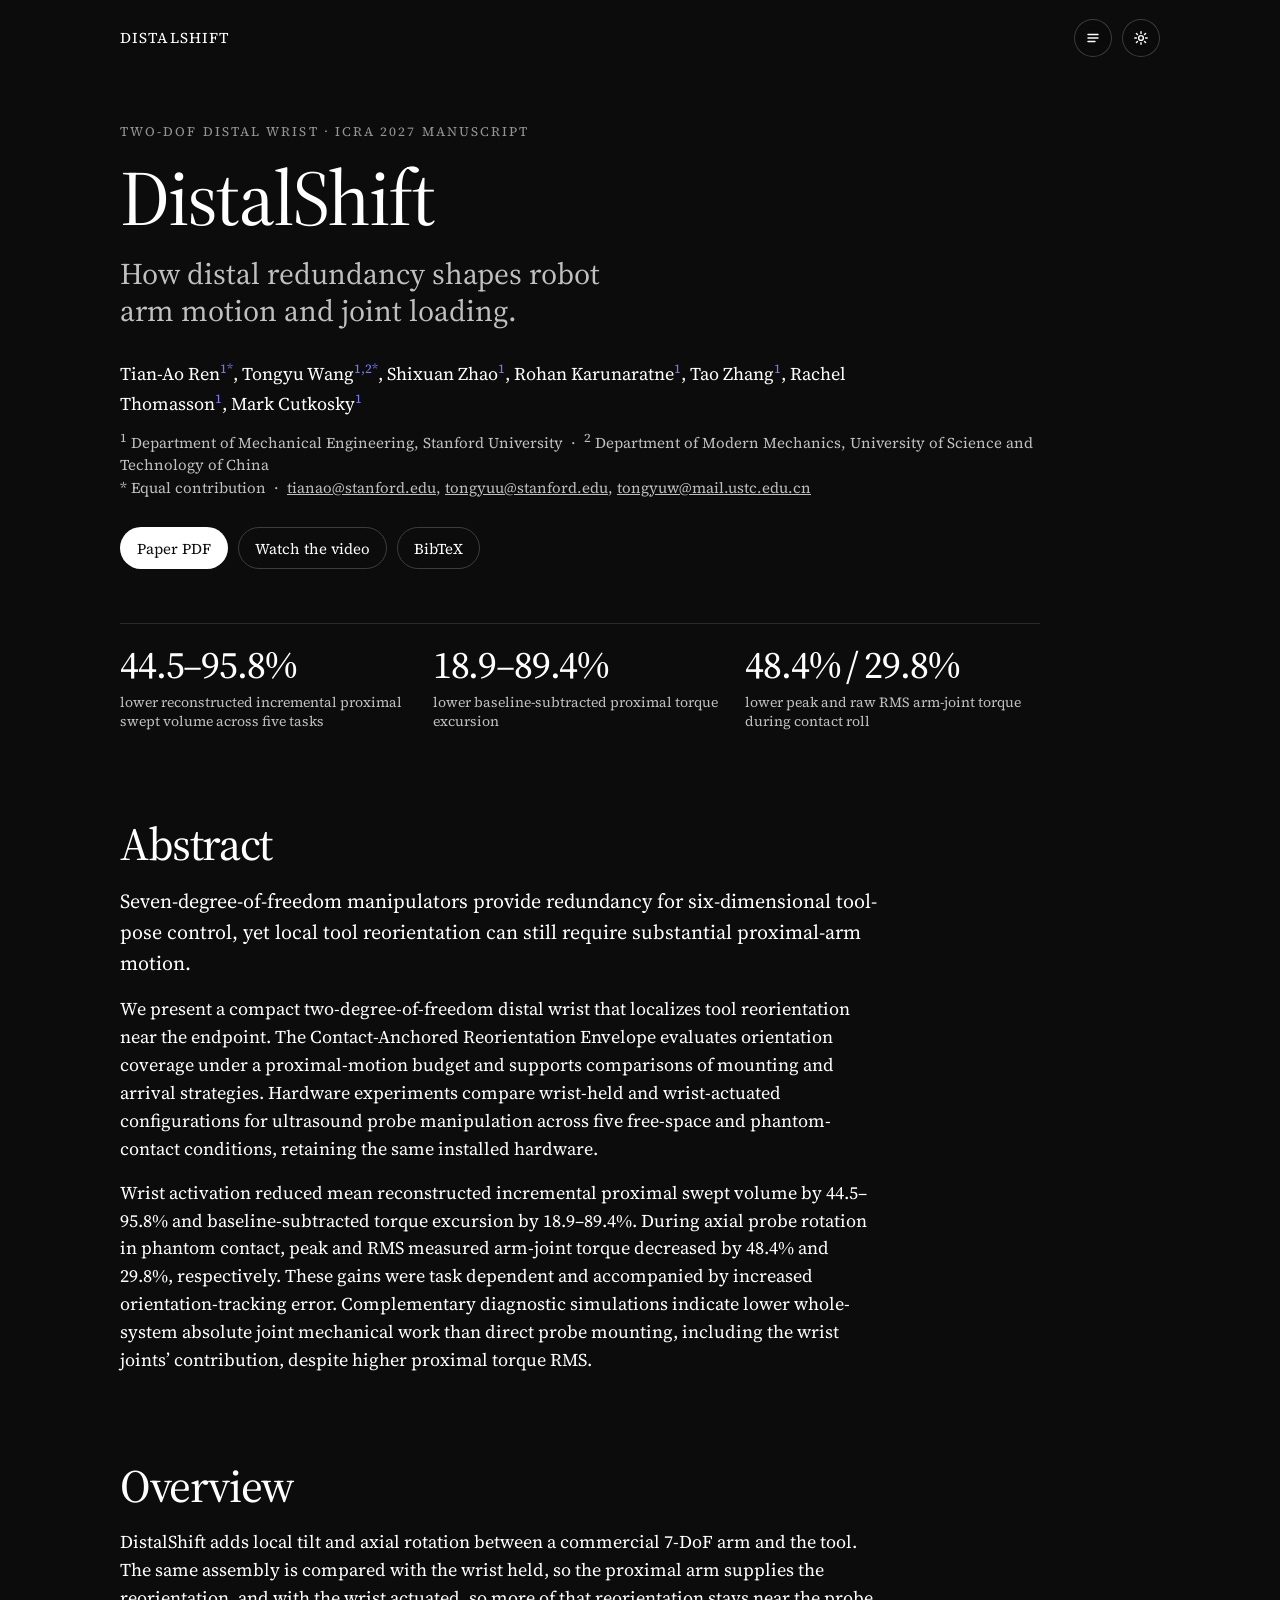
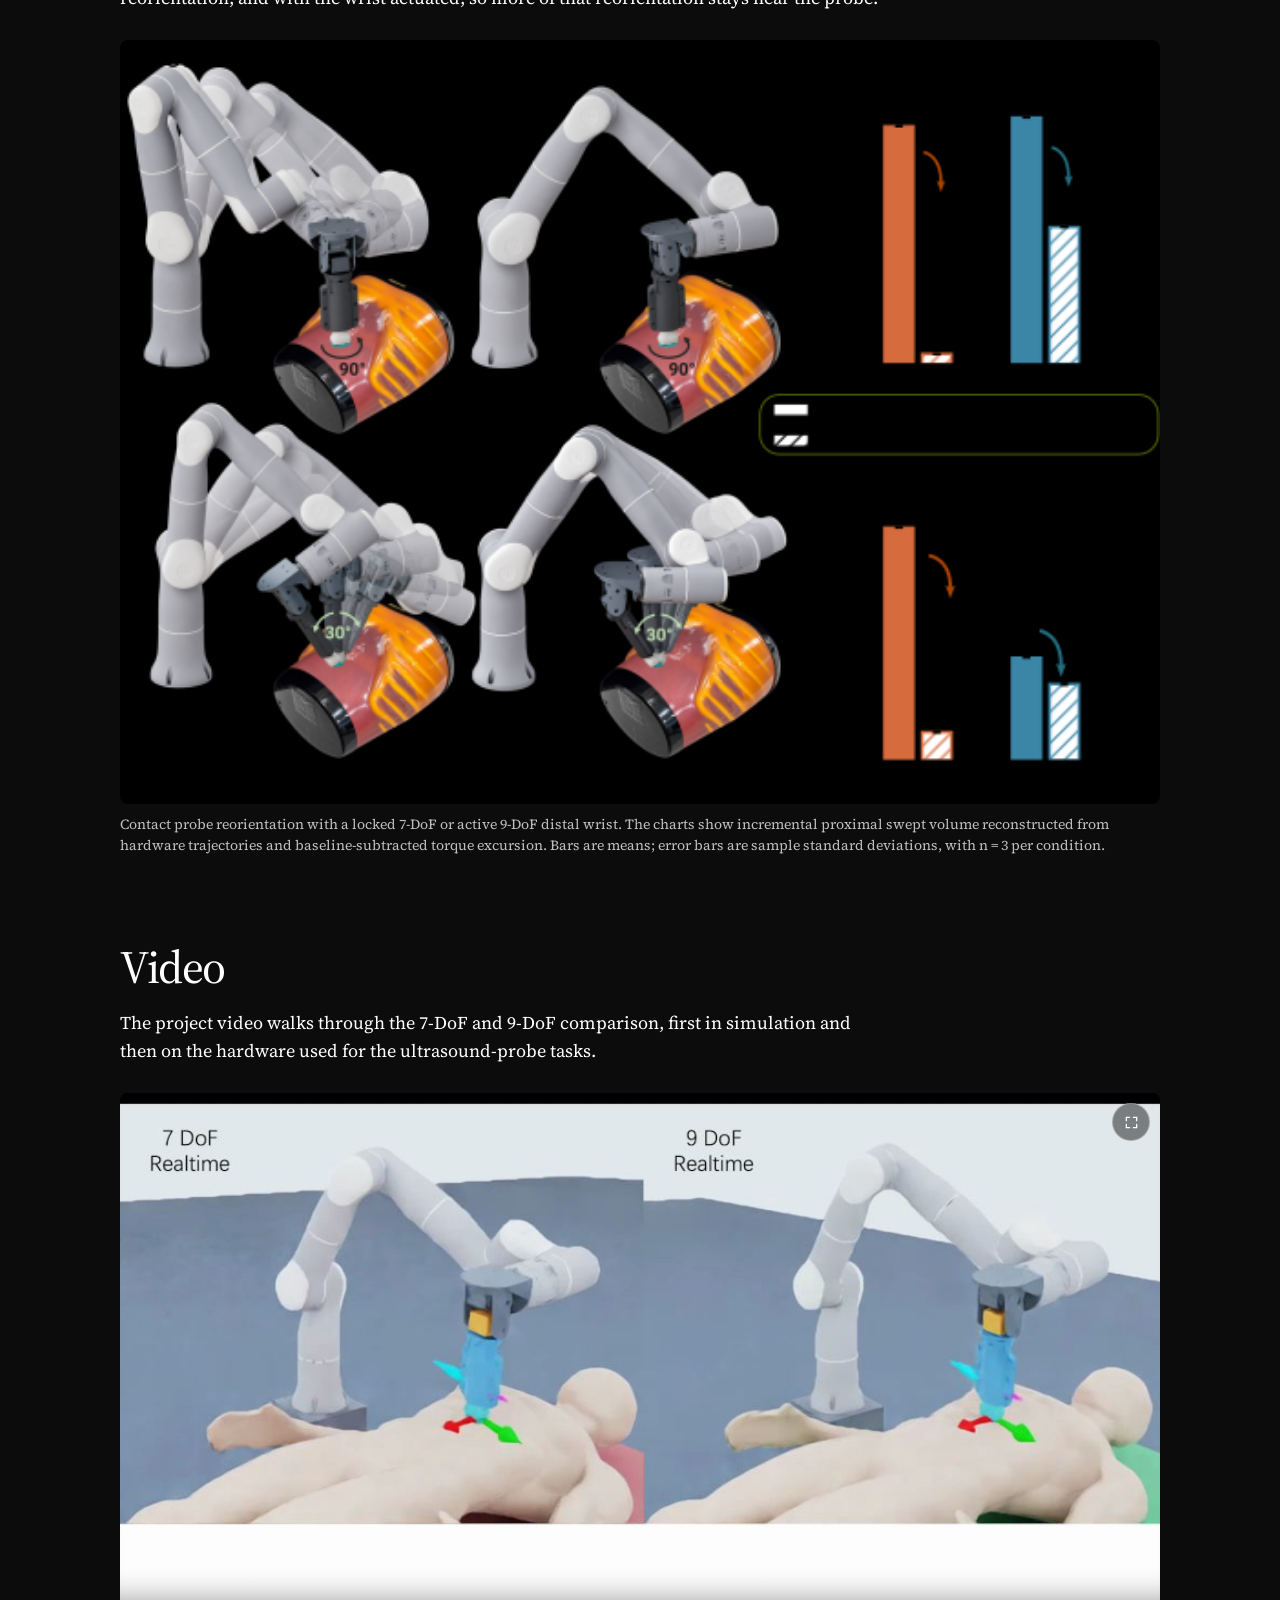
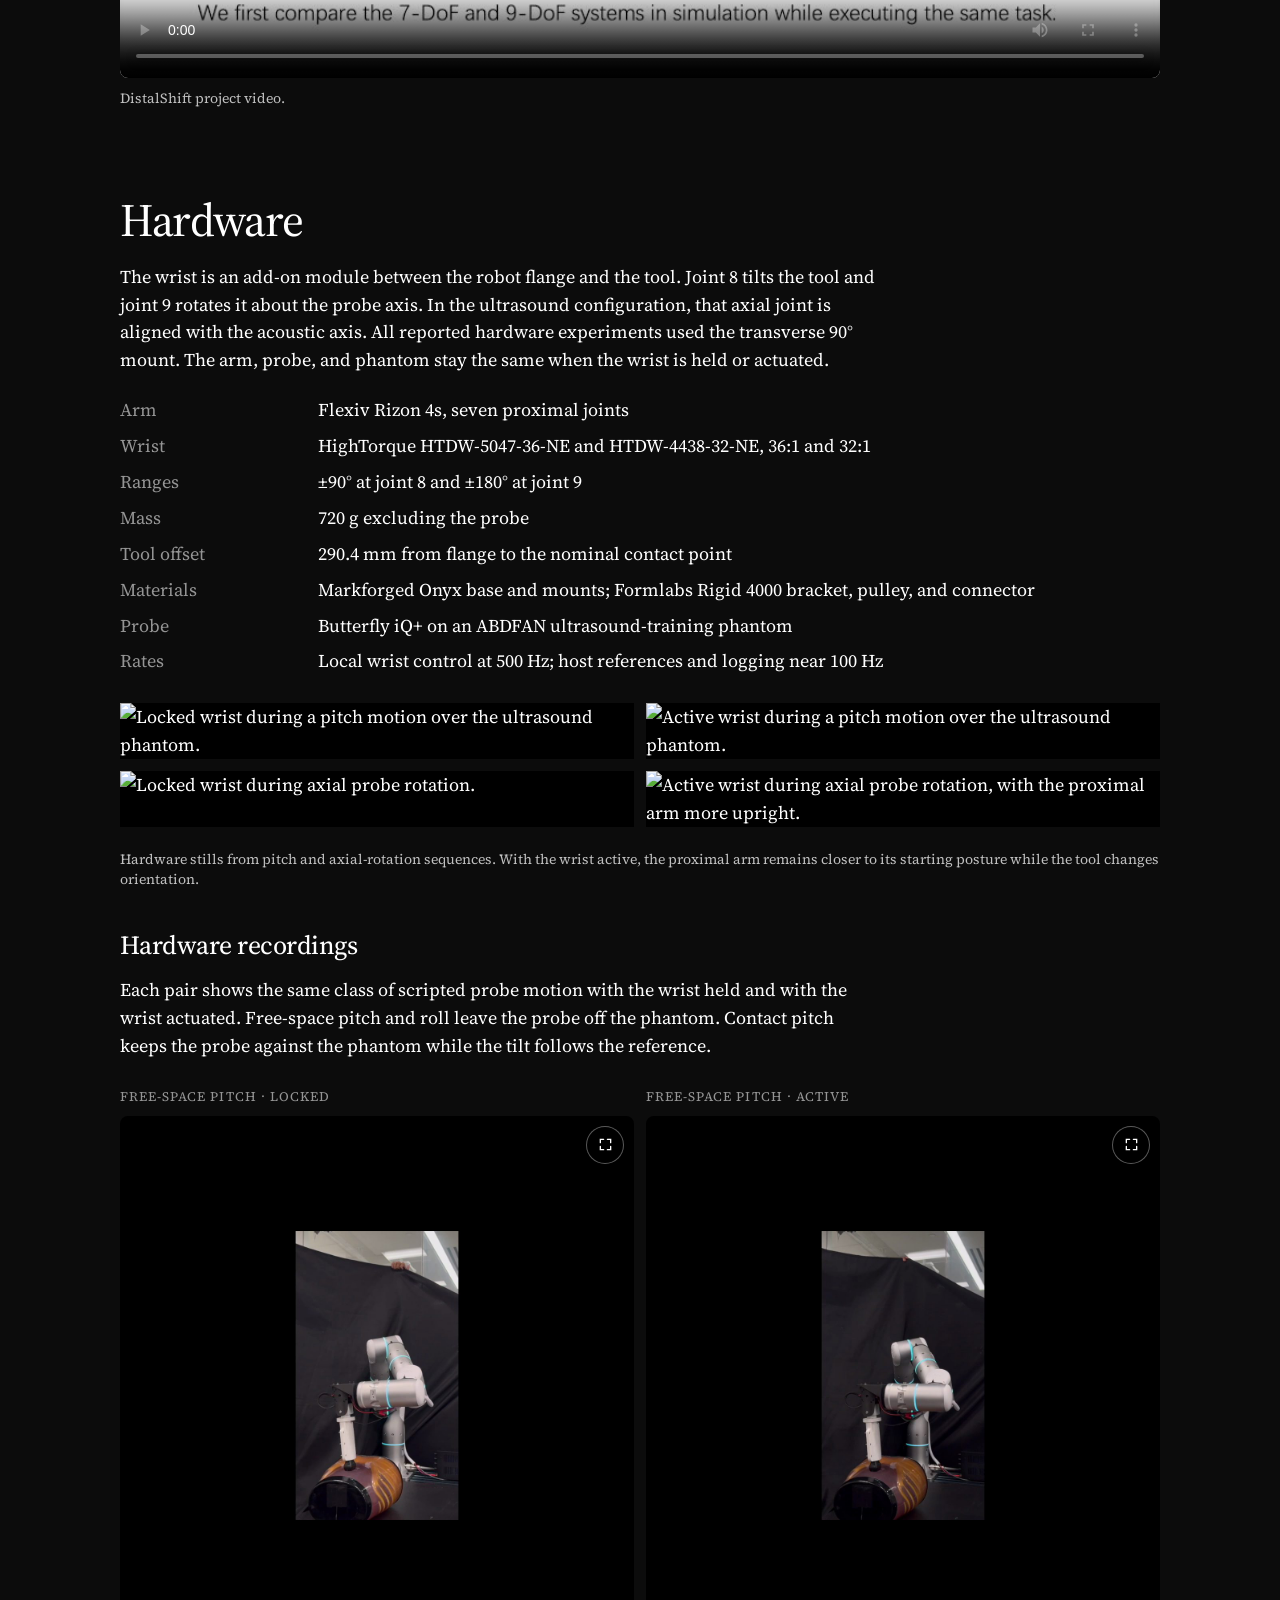
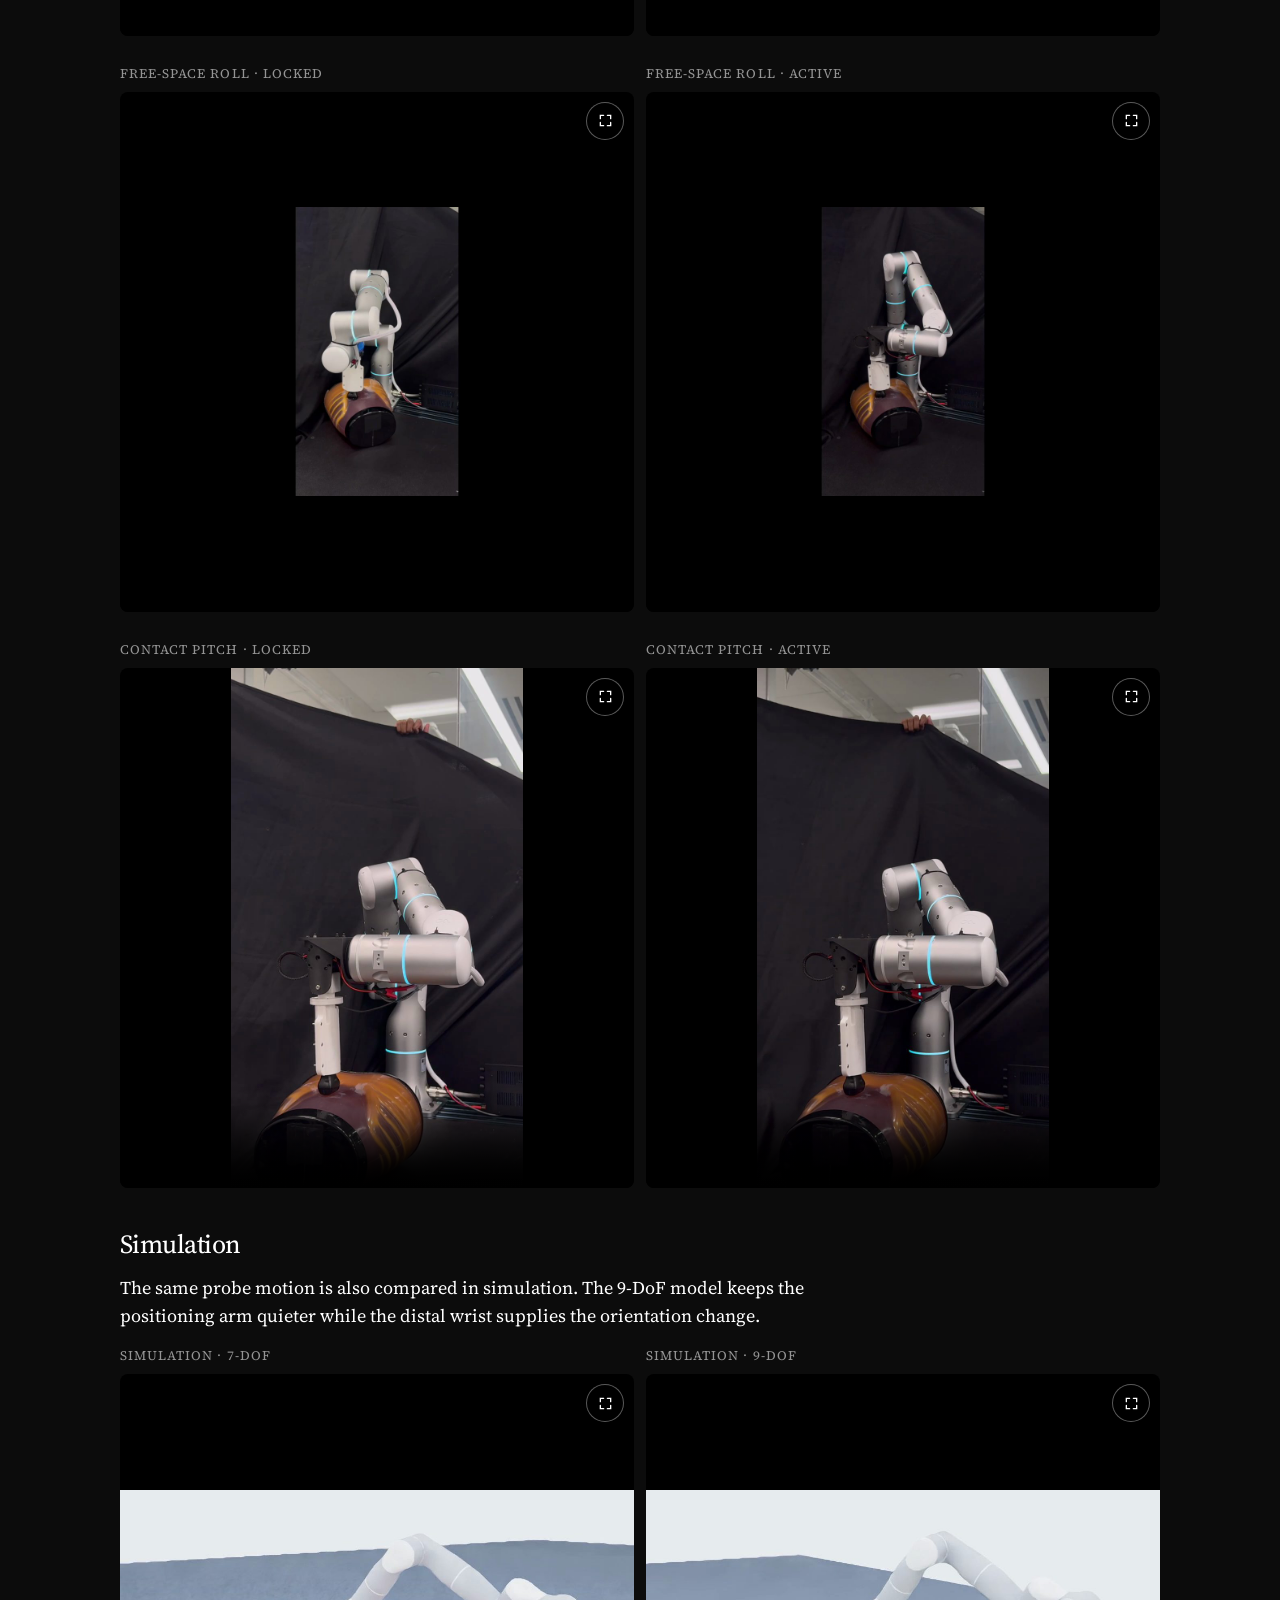
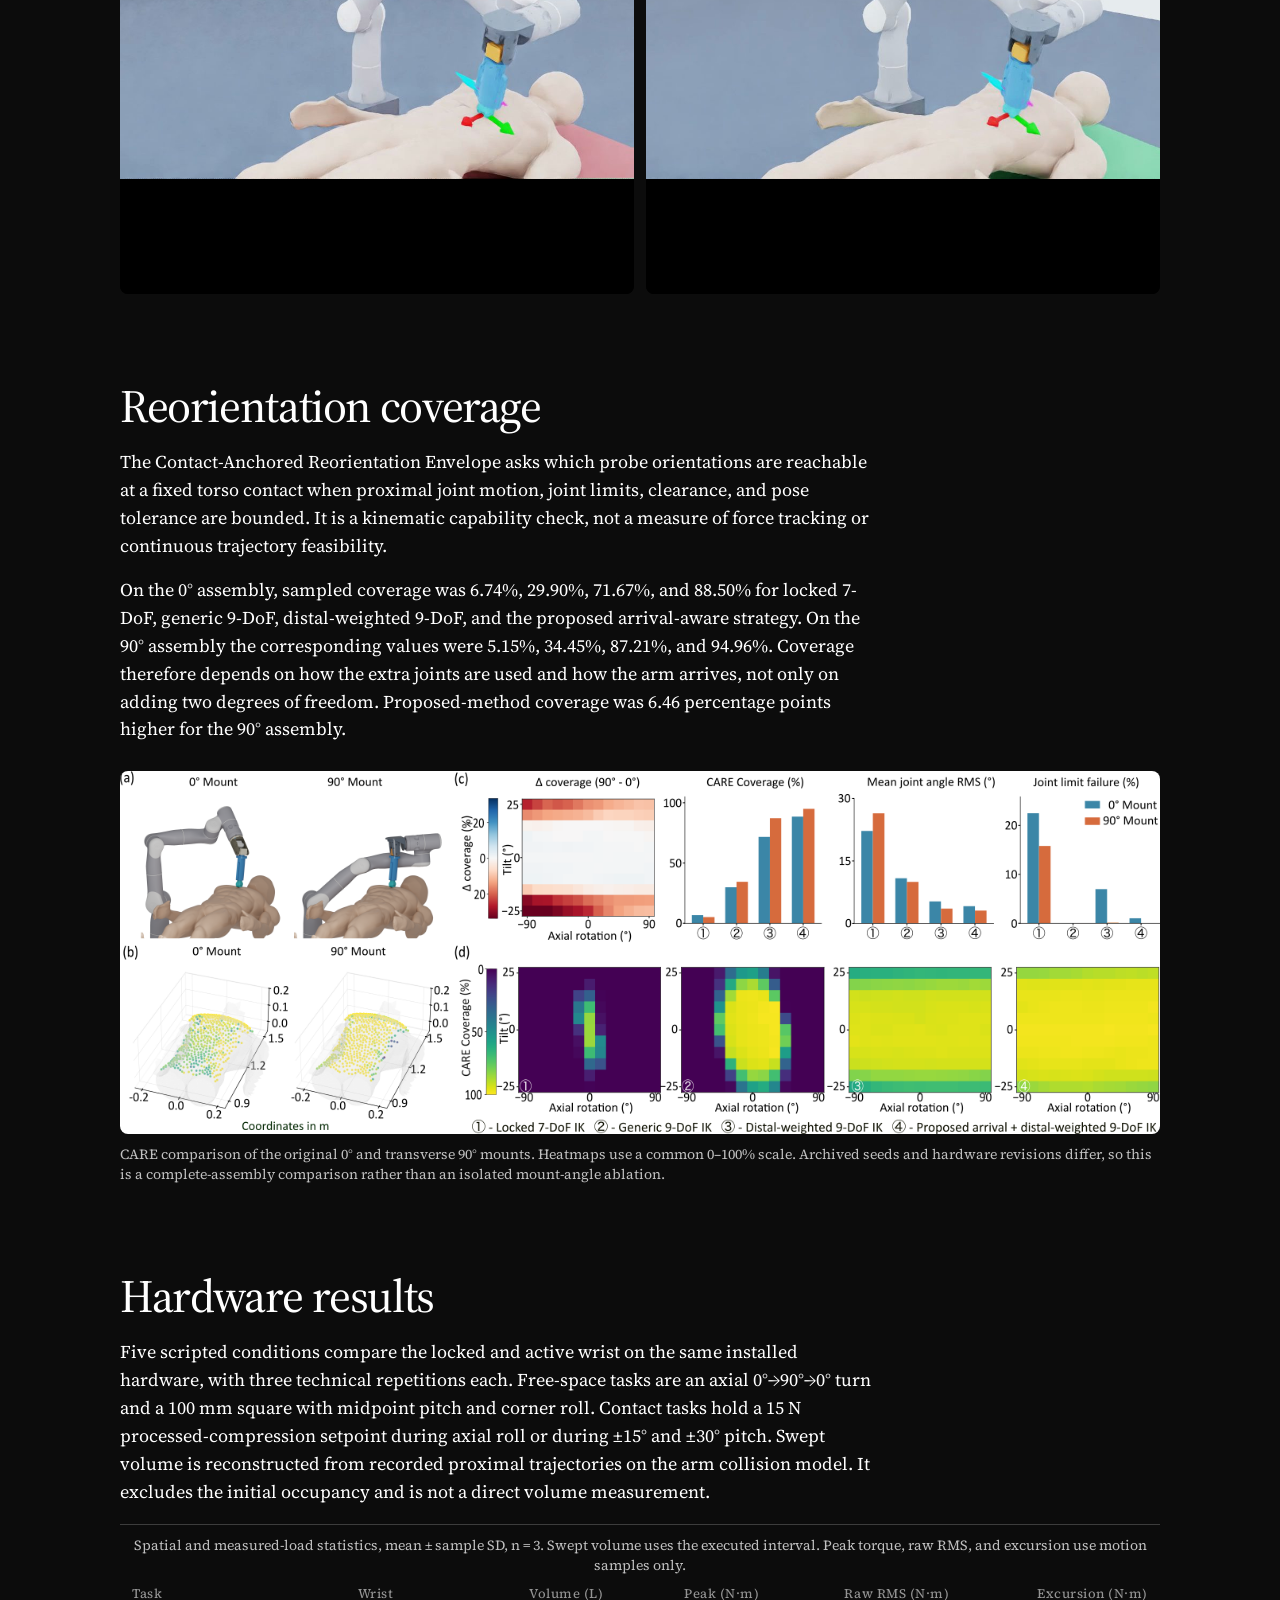
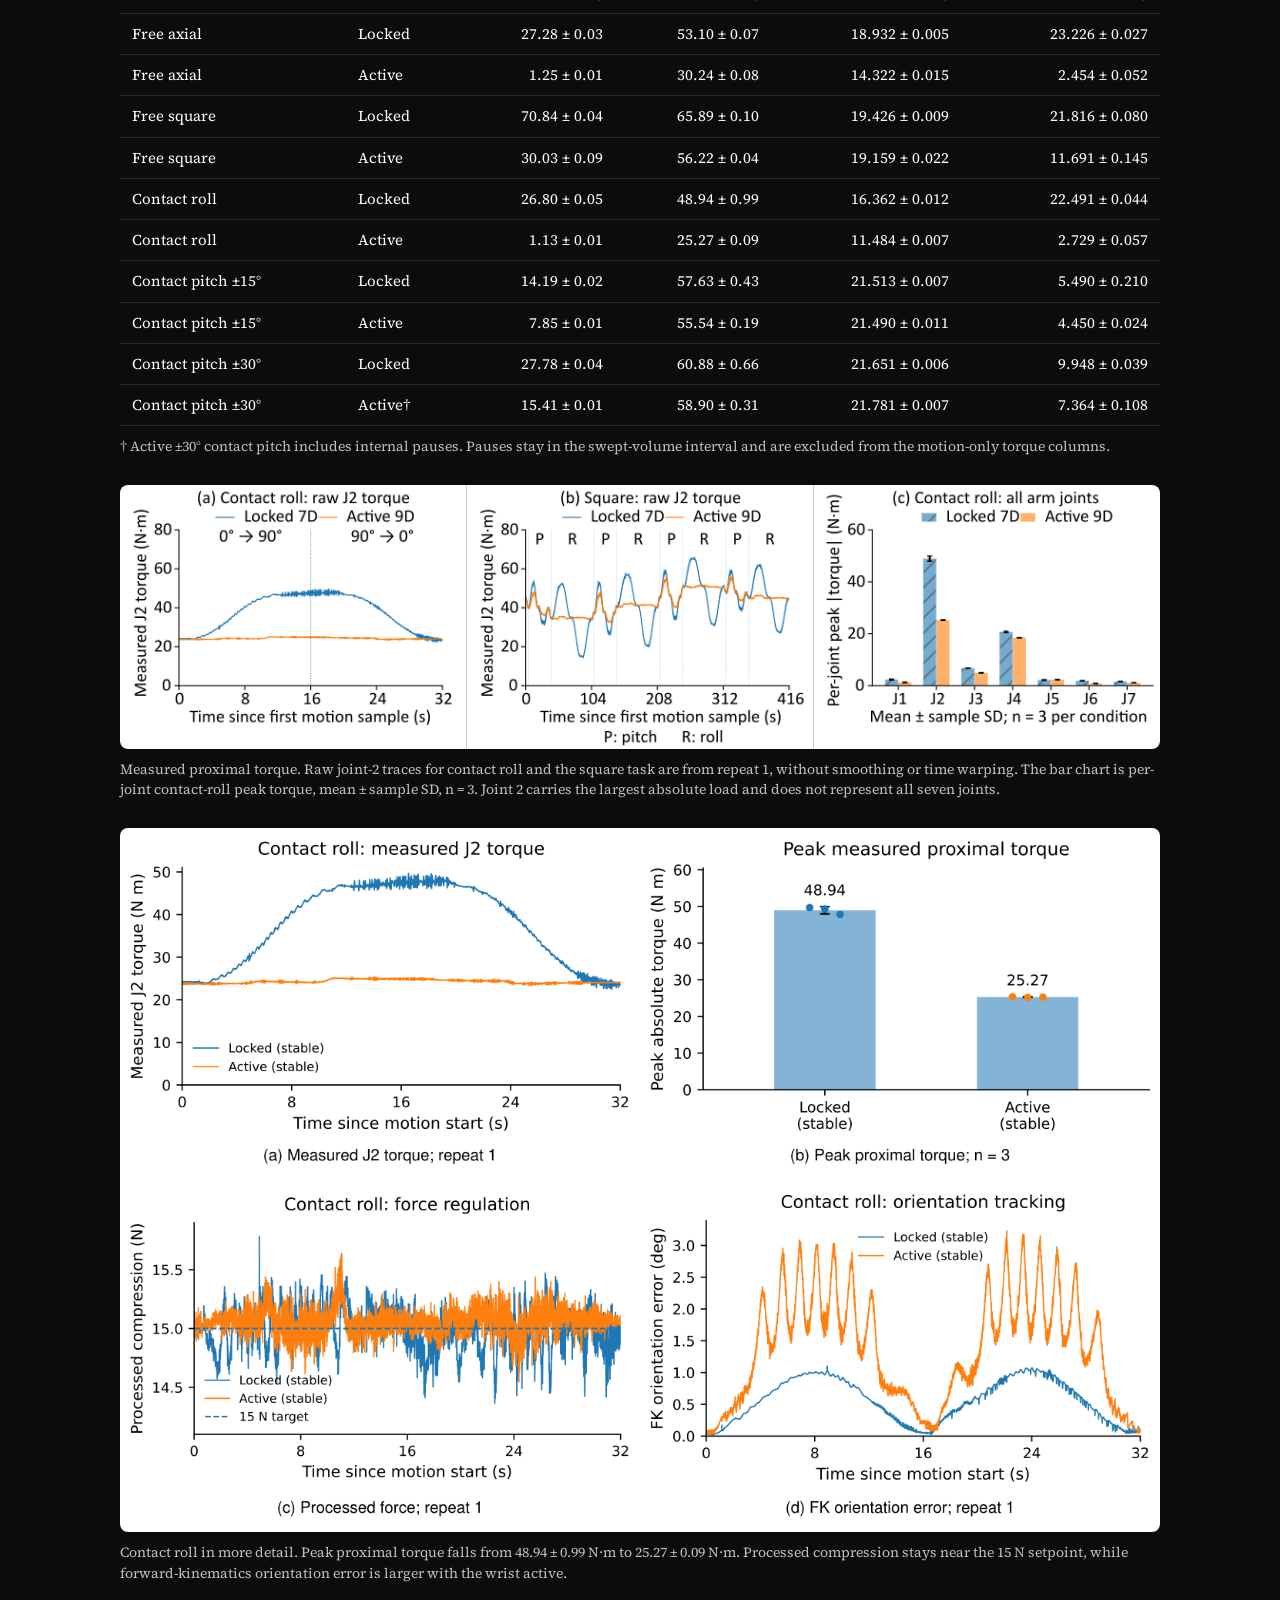
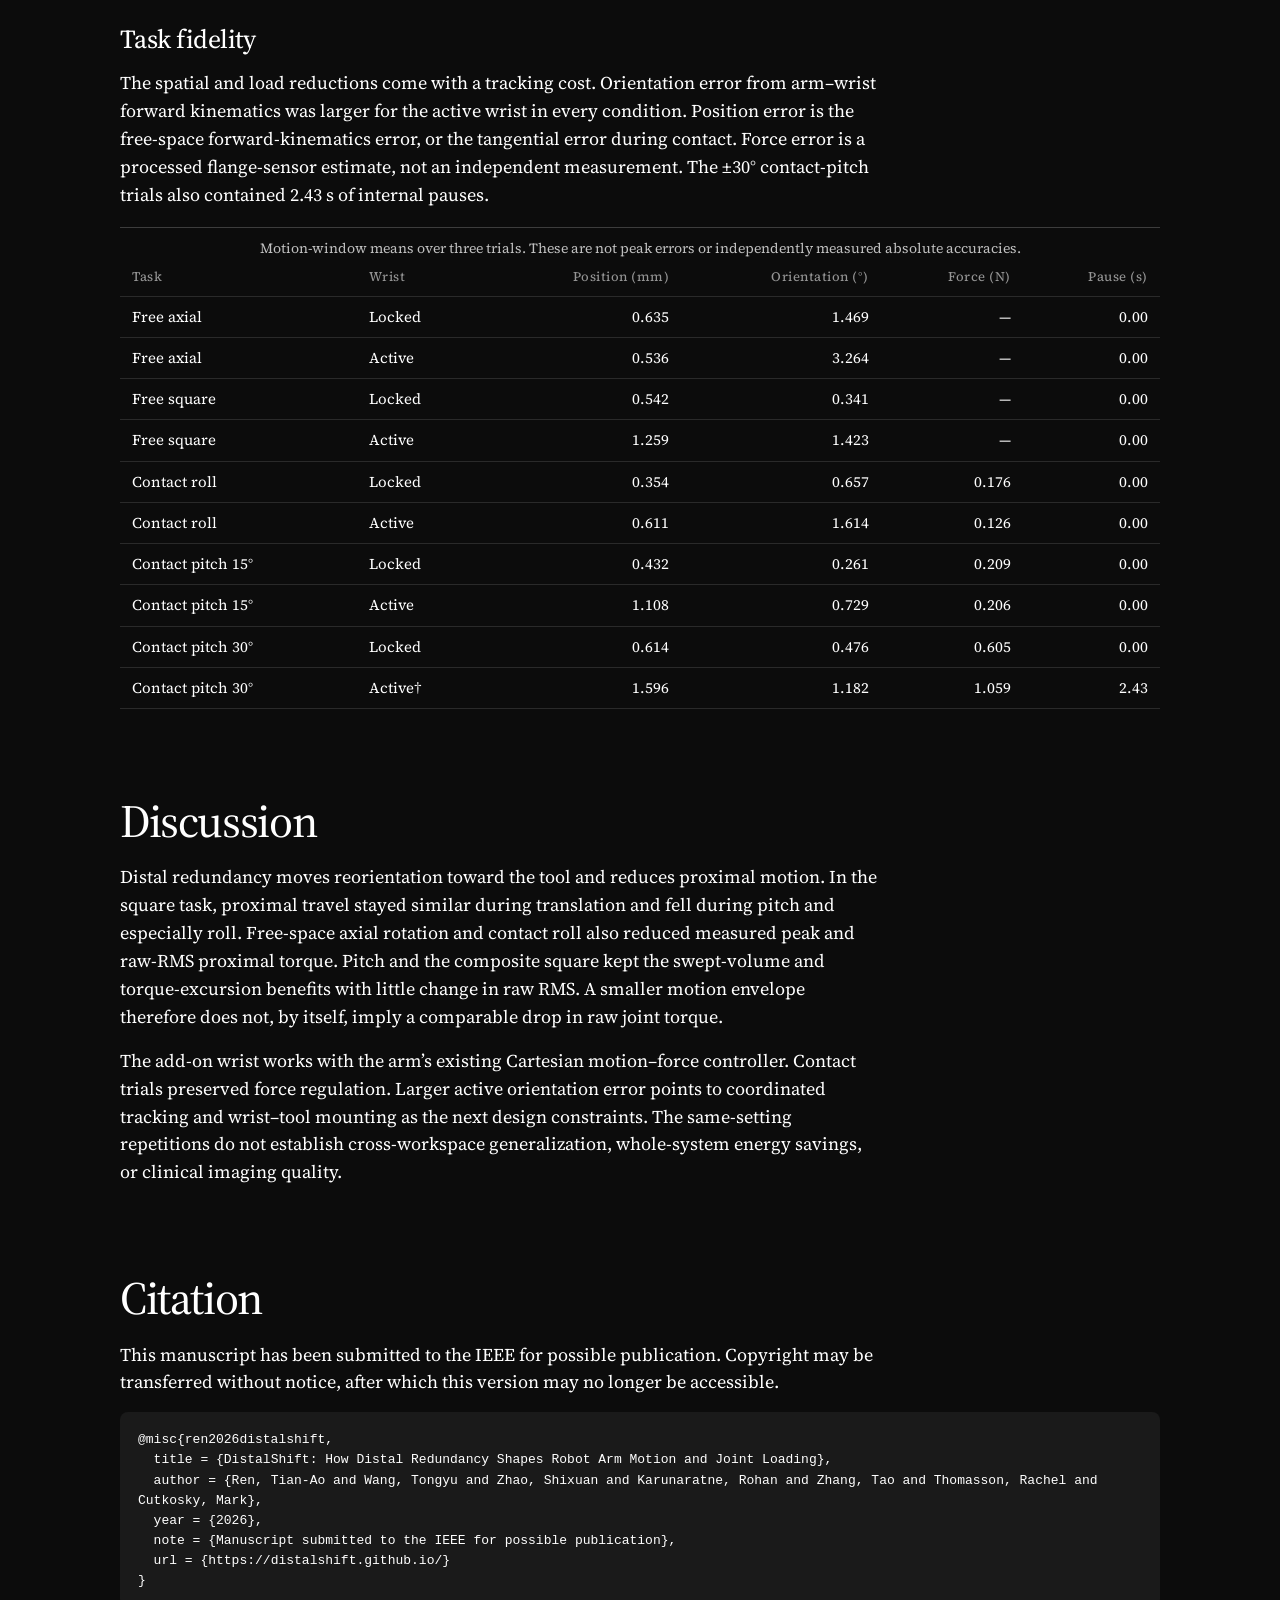
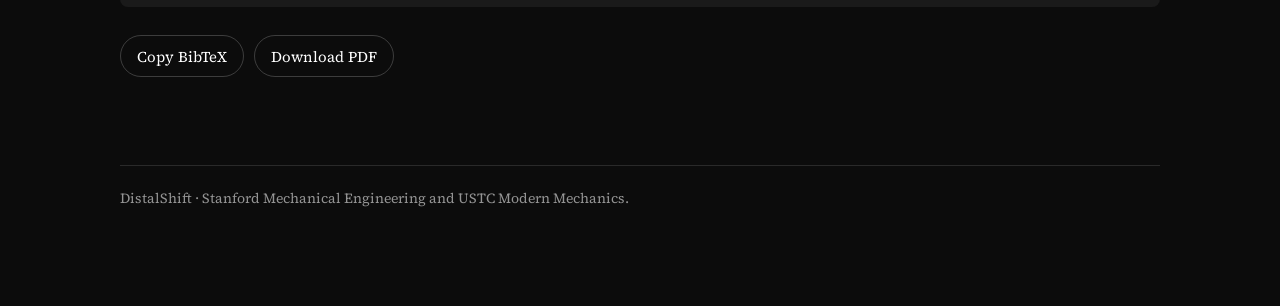
==== commit bb9d04af: "Publish the DistalShift academic project page. Replace the public homepage with the paper, hardware " ====
--- a/index.html
+++ b/index.html
@@ -1 +1,350 @@
-<!DOCTYPE html><html lang="en"><head><meta charSet="utf-8"/><meta name="viewport" content="width=device-width, initial-scale=1"/><link rel="stylesheet" href="/_next/static/chunks/14d9cvodceqxo.css" data-precedence="next"/><link rel="stylesheet" href="/assets/anonymous.css?v=20260916-anon3"/><script src="/_next/static/chunks/turbopack-1tgm-5axp195g.js?v=20260912-standalone1" defer=""></script><script src="/_next/static/chunks/240s5a6-rup44.js?v=20260912-standalone1" defer=""></script><script src="/_next/static/chunks/2dsm156jex-1e.js?v=20260912-standalone1" defer=""></script><script src="/assets/urdf-data.js?v=20260916-sandbox2" defer=""></script><script src="/assets/urdf-data-part-1.js?v=20260916-sandbox2" defer=""></script><script src="/assets/urdf-data-part-2.js?v=20260916-sandbox2" defer=""></script><script src="/assets/urdf-data-part-3.js?v=20260916-sandbox2" defer=""></script><script src="/assets/urdf-data-part-4.js?v=20260916-sandbox2" defer=""></script><script src="/assets/urdf-element.js?v=20260916-sandbox2" defer=""></script><title>RuggedizedWrist — Distal redundancy for contact-rich reorientation</title><meta name="description" content="Anonymous project page for a two-axis robotic wrist evaluated in contact-rich simulation tasks."/><meta property="og:title" content="RuggedizedWrist"/><meta property="og:description" content="A two-axis distal wrist that reallocates local reorientation away from the proximal arm."/><meta name="twitter:card" content="summary"/><meta name="twitter:title" content="RuggedizedWrist"/><meta name="twitter:description" content="A two-axis distal wrist that reallocates local reorientation away from the proximal arm."/><link rel="icon" href="/favicon.ico?favicon.3755p-vfswsm8.ico" sizes="64x64" type="image/x-icon"/><link rel="icon" href="/icon.png?icon.1s8coz6bxu5p_.png" sizes="512x512" type="image/png"/><link rel="apple-touch-icon" href="/apple-icon.png?apple-icon.3t5emei0vw-fw.png" sizes="180x180" type="image/png"/></head><body><main><nav class="site-nav" aria-label="Primary navigation"><a class="site-name" href="#top">RuggedizedWrist</a><div><a href="#hardware">Hardware</a><a href="#experiments">Experiments</a><a href="#results">Results</a></div></nav><header class="hero container" id="top"><p class="venue">Open-source robotic hardware and simulation study</p><h1>RuggedizedWrist</h1><h2>Two distal degrees of freedom for contact-rich tool reorientation</h2><p class="affiliation">Anonymous submission · ICRA 2027</p><div class="hero-links"><a href="#experiments">Simulation videos</a></div><p class="review-resource-note">Source code and CAD links are temporarily unavailable during double-blind review.</p><p class="abstract">A seven-axis robot can realize a six-dimensional end-effector pose, yet reorienting a contact tool may still require large motions of its long links. RuggedizedWrist adds two compact rotational axes at the tool. The simulations below compare the original 7-DoF arm with the 9-DoF system under the same operational-space pose and 15 N surface-normal force objectives.</p></header><section class="section container" id="hardware"><div class="section-heading"><p class="section-kicker">Hardware</p><h2>Interactive original URDF assembly</h2><p>Explore the original Onshape URDF assembly, including its pitch housing, roll stage, and supplied Gecko attachment. Both distal joints remain directly controllable in the viewport.</p></div><div class="model-panel"><div class="urdf-viewer"><div class="urdf-canvas"><urdf-manipulator data-urdf="/models/urdf/ruggedized-wrist.urdf?v=20260912-original1" up="+Z" ambient-color="#b7c0c7" highlight-color="#8c1515" auto-redraw="" aria-label="Interactive URDF model of the two-axis RuggedizedWrist with Gecko output attachment"></urdf-manipulator><div class="viewer-status " role="status"><span></span>Loading interactive wrist model…</div><div class="viewer-help"><span>Drag a movable part to actuate its joint</span><span>Drag empty space to orbit · wheel/pinch to zoom</span></div></div><aside class="joint-panel" aria-label="URDF joint controls"><div class="joint-panel-heading"><p class="section-kicker">Joint state</p><h3>Move the two distal axes</h3><p>The sliders command the same URDF joints that can be dragged in the viewport.</p></div><label class="joint-control "><span class="joint-control-title"><strong>J8 · Pitch</strong><output>0<!-- -->°</output></span><input type="range" min="-90" max="90" step="1" aria-label="J8 · Pitch angle" value="0"/><span class="joint-scale"><span>-90<!-- -->°</span><span>local Y axis</span><span>+<!-- -->90<!-- -->°</span></span></label><label class="joint-control "><span class="joint-control-title"><strong>J9 · Roll</strong><output>0<!-- -->°</output></span><input type="range" min="-180" max="180" step="1" aria-label="J9 · Roll angle" value="0"/><span class="joint-scale"><span>-180<!-- -->°</span><span>local Z axis</span><span>+<!-- -->180<!-- -->°</span></span></label><button type="button" class="reset-joints">Reset both joints</button><p class="urdf-note">The viewer loads the original URDF, joint hierarchy, assembly transforms, materials, and CAD surfaces. Only the dense STL tessellation is optimized during browser rendering so the 293 MB source export does not block the page.</p></aside></div><div class="model-notes"><div><strong>2</strong><span>additional rotational axes</span></div><div><strong>Pitch + roll</strong><span>fixed housing, rotating output</span></div><div><strong>Open source</strong><span>CAD, simulation, and control code</span></div></div></div></section><section class="section container" id="experiments"><div class="section-heading"><p class="section-kicker">Experiments</p><h2>Matched-view Isaac Lab comparisons</h2><p>Each pair uses the same side-view camera transform, scene geometry, motion timing, and playback clock. The recordings contain only the rendered simulation—no Isaac Lab interface or data overlay.</p></div><div class="demo-list"><article class="demo"><div class="demo-heading"><div><p class="section-kicker">Paired simulation recording</p><h3>Cardiac contact attempt</h3></div><p>This matched recording uses the corrected horizontal-v6 wrist assembly. The run terminates before the planned reorientation sequence, so it is retained as a diagnostic contact attempt rather than a completed performance comparison.</p></div><div class="video-pair" data-sync-group="cardiac" aria-label="Cardiac contact attempt: synchronized 7-DoF and 9-DoF recordings"><figure><figcaption><strong>7-DoF baseline</strong><span>Rizon 4s</span></figcaption><img src="/media/results/mount-v6/posters/cardiac-7dof.png" alt="Cardiac contact attempt, 7-DoF baseline using the corrected horizontal-v6 mount" width="768" height="432" decoding="async"/></figure><figure><figcaption><strong>9-DoF system</strong><span>Rizon 4s + 2-DoF wrist</span></figcaption><img src="/media/results/mount-v6/posters/cardiac-9dof.png" alt="Cardiac contact attempt, 9-DoF augmented system using the corrected horizontal-v6 mount" width="768" height="432" decoding="async"/></figure></div><p class="phase-line">Contact approach · partial run · reorientation not reached</p></article><article class="demo"><div class="demo-heading"><div><p class="section-kicker">Paired simulation recording</p><h3>Near-to-far longitudinal scan</h3></div><p>The corrected-mount run scans 160 mm from the near to the far torso point, applies a −35° tilt and return, then rotates 90° about the probe axis. The active wrist reduces J1–J7 reorientation travel by 68.82% while both systems remain below the supplementary 5° orientation reference.</p></div><div class="video-pair" data-sync-group="longitudinal" aria-label="Near-to-far longitudinal scan: synchronized 7-DoF and 9-DoF recordings"><figure><figcaption><strong>7-DoF baseline</strong><span>Rizon 4s</span></figcaption><img src="/media/results/mount-v6/posters/near-to-far-7dof.png" alt="Near-to-far longitudinal scan, 7-DoF baseline using the corrected horizontal-v6 mount" width="768" height="432" decoding="async"/></figure><figure><figcaption><strong>9-DoF system</strong><span>Rizon 4s + 2-DoF wrist</span></figcaption><img src="/media/results/mount-v6/posters/near-to-far-9dof.png" alt="Near-to-far longitudinal scan, 9-DoF augmented system using the corrected horizontal-v6 mount" width="768" height="432" decoding="async"/></figure></div><p class="phase-line">160 mm scan · −35° tilt and return · axial 90°</p></article><article class="demo"><div class="demo-heading"><div><p class="section-kicker">Paired simulation recording</p><h3>Cross-waist lateral scan</h3></div><p>The corrected-mount run traverses 144 mm across the waist, applies a +30° tilt and return, then rotates 90° about the probe axis. J1–J7 reorientation travel falls by 84.58%; the active run exceeds the supplementary 5° orientation reference, so that limitation is reported with the result.</p></div><div class="video-pair" data-sync-group="waist" aria-label="Cross-waist lateral scan: synchronized 7-DoF and 9-DoF recordings"><figure><figcaption><strong>7-DoF baseline</strong><span>Rizon 4s</span></figcaption><img src="/media/results/mount-v6/posters/cross-waist-7dof.png" alt="Cross-waist lateral scan, 7-DoF baseline using the corrected horizontal-v6 mount" width="768" height="432" decoding="async"/></figure><figure><figcaption><strong>9-DoF system</strong><span>Rizon 4s + 2-DoF wrist</span></figcaption><img src="/media/results/mount-v6/posters/cross-waist-9dof.png" alt="Cross-waist lateral scan, 9-DoF augmented system using the corrected horizontal-v6 mount" width="768" height="432" decoding="async"/></figure></div><p class="phase-line">144 mm lateral scan · +30° tilt and return · axial 90°</p></article></div></section><section class="section results" id="results"><div class="container results-grid"><div class="results-copy"><p class="section-kicker">Results</p><h2>Motion and dynamics under matched starts</h2><p>The formal S2/S3 study compares a locked distal wrist with an active two-axis wrist using the same initial state and the same axial 0° → 90° → 0° trajectory. Metrics below report proximal dynamics separately from gravity-inclusive total motor torque.</p><p class="control-note">Six valid deterministic free-space trials · 2, 4, and 8 s one-way segments · max TCP error 0.092 mm / 0.038°</p></div><div class="metrics"><div class="metric-row"><div class="metric-title"><span>Proximal dynamic torque RMS</span><strong>97.8% lower</strong></div><div class="metric-value"><span>Locked</span><div class="track"><i style="width:100%"></i></div><code>1.00×</code></div><div class="metric-value nine"><span>Active</span><div class="track"><i style="width:2.2%"></i></div><code>0.022×</code></div></div><div class="metric-row"><div class="metric-title"><span>Proximal joint travel</span><strong>99.25% lower</strong></div><div class="metric-value"><span>Locked</span><div class="track"><i style="width:100%"></i></div><code>≈11.0 rad</code></div><div class="metric-value nine"><span>Active</span><div class="track"><i style="width:0.75%"></i></div><code>≈0.08 rad</code></div></div><div class="metric-row"><div class="metric-title"><span>Peak whole-system kinetic energy</span><strong>31.9% lower</strong></div><div class="metric-value"><span>Locked</span><div class="track"><i style="width:100%"></i></div><code>0.787 J</code></div><div class="metric-value nine"><span>Active</span><div class="track"><i style="width:68.1%"></i></div><code>0.536 J</code></div></div><div class="metric-row"><div class="metric-title"><span>Gravity-inclusive total motor torque</span><strong>increases 11.3–11.7%</strong></div><div class="metric-value"><span>Locked</span><div class="track"><i style="width:89.5%"></i></div><code>baseline</code></div><div class="metric-value nine"><span>Active</span><div class="track"><i style="width:100%"></i></div><code>higher</code></div></div></div></div></section><section class="section evidence" id="evidence"><div class="container"><div class="section-heading"><p class="section-kicker">Evidence library</p><h2>Mount variants, coverage, and new dynamics</h2><p>The selected panels below make the evidence trail readable without exposing author identity. They include the revised horizontal mount comparison, the CARE envelope, matched-start dynamics, and force traces from the contact scans.</p></div><div class="evidence-grid"><figure class="evidence-card evidence-wide"><img src="/media/results/mount-comparison.png" alt="CARE comparison of baseline vertical and new horizontal wrist mounts" loading="lazy"/><figcaption><strong>Mount comparison</strong><span>Baseline vertical vs. revised horizontal assembly; configuration comparison is reported as such.</span></figcaption></figure><figure class="evidence-card"><img src="/media/results/care-heatmap.png" alt="Contact-Anchored Reorientation Envelope heatmap" loading="lazy"/><figcaption><strong>CARE envelope</strong><span>Distal-weighted and arrival-aware strategies broaden the sampled feasible region.</span></figcaption></figure><figure class="evidence-card"><img src="/media/results/care-coverage.png" alt="CARE coverage as a function of proximal motion budget" loading="lazy"/><figcaption><strong>Coverage vs. motion budget</strong><span>8° budget coverage: 5.155%, 34.447%, 87.209%, and 94.964% across the four methods.</span></figcaption></figure><figure class="evidence-card"><img src="/media/results/s2-active.png" alt="Active-wrist dynamic torque decomposition" loading="lazy"/><figcaption><strong>S2 mechanism</strong><span>Signed proximal dynamic contributions with the distal wrist active.</span></figcaption></figure><figure class="evidence-card"><img src="/media/results/s3-speed.png" alt="S3 speed scaling comparison" loading="lazy"/><figcaption><strong>S3 speed scaling</strong><span>Dynamic torque falls with distal allocation while total motor torque remains a separate quantity.</span></figcaption></figure><figure class="evidence-card"><img src="/media/results/hydro15-force.png" alt="15 N hydroelastic force trace" loading="lazy"/><figcaption><strong>Contact scan trace</strong><span>Representative 15 N hydroelastic force trace; contact-task limitations remain documented.</span></figcaption></figure></div><div class="evidence-links"><a href="#methods">Evaluation protocol</a><a href="#methods">Measurement definitions</a><a href="#methods">Limitations</a></div></div></section><footer id="source"><div class="container footer-grid"><div class="contributors" id="contributors"><h2>Anonymous release</h2><p>Names, affiliations, and personal links are intentionally withheld for double-blind review. The page presents the artifact, evaluation protocol, and evidence only.</p></div><div class="source"><h2>Open-source resources</h2><ul class="source-links"><li><span>Code and simulation</span><span class="temporarily-unavailable" aria-disabled="true">Temporarily unavailable <small>during double-blind review</small></span></li><li><span>Mechanical design</span><span class="temporarily-unavailable" aria-disabled="true">Temporarily unavailable <small>during double-blind review</small></span></li></ul><p>CAD, Isaac Lab OSC experiments, evaluation data, and website.</p></div></div><div class="container footer-bottom"><span>RuggedizedWrist</span><span>Anonymous research project · 2026</span></div></footer></main><script src="/assets/site.js?v=20260916-path1" defer=""></script></body></html>
+<!DOCTYPE html>
+<html lang="en">
+<head>
+  <meta charset="utf-8">
+  <meta name="viewport" content="width=device-width, initial-scale=1">
+  <title>DistalShift: How Distal Redundancy Shapes Robot Arm Motion and Joint Loading</title>
+  <meta name="description" content="DistalShift is a two-degree-of-freedom distal wrist that localizes tool reorientation on a seven-DoF arm. Hardware studies measure proximal swept volume, joint loading, and task tracking.">
+  <link rel="icon" href="assets/favicon.svg" type="image/svg+xml">
+  <link rel="preconnect" href="https://fonts.googleapis.com">
+  <link rel="preconnect" href="https://fonts.gstatic.com" crossorigin>
+  <link href="https://fonts.googleapis.com/css2?family=Source+Serif+4:ital,opsz,wght@0,8..60,400;0,8..60,560;1,8..60,400&display=swap" rel="stylesheet">
+  <link rel="stylesheet" href="assets/site.css">
+</head>
+<body class="page-body" data-theme="night">
+  <header class="nav">
+    <a class="brand" href="#top">DistalShift</a>
+    <div class="nav-controls">
+      <button class="icon-button" type="button" data-outline aria-expanded="false" aria-controls="outline" title="Contents">
+        <svg width="16" height="16" viewBox="0 0 16 16" fill="none" aria-hidden="true"><path d="M3 4.5h10M3 8h10M3 11.5h7" stroke="currentColor" stroke-width="1.4" stroke-linecap="round"/></svg>
+      </button>
+      <button class="icon-button" type="button" data-theme-toggle title="Switch theme">
+        <svg width="16" height="16" viewBox="0 0 16 16" fill="none" aria-hidden="true"><circle cx="8" cy="8" r="2.4" stroke="currentColor" stroke-width="1.4"/><path d="M8 1.8v1.6M8 12.6v1.6M1.8 8h1.6M12.6 8h1.6M3.4 3.4l1.1 1.1M11.5 11.5l1.1 1.1M12.6 3.4l-1.1 1.1M4.5 11.5l-1.1 1.1" stroke="currentColor" stroke-width="1.4" stroke-linecap="round"/></svg>
+      </button>
+    </div>
+  </header>
+
+  <nav id="outline" class="outline" hidden>
+    <p>Contents</p>
+    <a href="#top">Title</a>
+    <a href="#abstract">Abstract</a>
+    <a href="#overview">Overview</a>
+    <a href="#video">Video</a>
+    <a href="#hardware">Hardware</a>
+    <a href="#recordings" data-level="2">Hardware recordings</a>
+    <a href="#simulation" data-level="2">Simulation</a>
+    <a href="#care">Reorientation coverage</a>
+    <a href="#results">Hardware results</a>
+    <a href="#fidelity" data-level="2">Task fidelity</a>
+    <a href="#discussion">Discussion</a>
+    <a href="#citation">Citation</a>
+  </nav>
+
+  <main class="page">
+    <header class="hero" id="top">
+      <p class="kicker">Two-DoF distal wrist · ICRA 2027 manuscript</p>
+      <h1>DistalShift</h1>
+      <p class="subtitle">How distal redundancy shapes robot arm motion and joint loading.</p>
+      <p class="authors">
+        Tian-Ao Ren<sup>1*</sup>,
+        Tongyu Wang<sup>1,2*</sup>,
+        Shixuan Zhao<sup>1</sup>,
+        Rohan Karunaratne<sup>1</sup>,
+        Tao Zhang<sup>1</sup>,
+        Rachel Thomasson<sup>1</sup>,
+        Mark Cutkosky<sup>1</sup>
+      </p>
+      <p class="affiliations">
+        <sup>1</sup> Department of Mechanical Engineering, Stanford University
+        &nbsp;·&nbsp;
+        <sup>2</sup> Department of Modern Mechanics, University of Science and Technology of China
+        <br>
+        * Equal contribution
+        &nbsp;·&nbsp;
+        <a href="mailto:tianao@stanford.edu">tianao@stanford.edu</a>,
+        <a href="mailto:tongyuu@stanford.edu">tongyuu@stanford.edu</a>,
+        <a href="mailto:tongyuw@mail.ustc.edu.cn">tongyuw@mail.ustc.edu.cn</a>
+      </p>
+      <div class="actions">
+        <a class="button primary" href="media/paper/distalshift.pdf">Paper PDF</a>
+        <a class="button" href="#video">Watch the video</a>
+        <a class="button" href="#citation">BibTeX</a>
+      </div>
+      <div class="stats">
+        <div>
+          <strong>44.5–95.8%</strong>
+          <span>lower reconstructed incremental proximal swept volume across five tasks</span>
+        </div>
+        <div>
+          <strong>18.9–89.4%</strong>
+          <span>lower baseline-subtracted proximal torque excursion</span>
+        </div>
+        <div>
+          <strong>48.4% / 29.8%</strong>
+          <span>lower peak and raw RMS arm-joint torque during contact roll</span>
+        </div>
+      </div>
+    </header>
+
+    <section id="abstract">
+      <div class="measure">
+        <h2>Abstract</h2>
+        <p class="lede">Seven-degree-of-freedom manipulators provide redundancy for six-dimensional tool-pose control, yet local tool reorientation can still require substantial proximal-arm motion.</p>
+        <p>We present a compact two-degree-of-freedom distal wrist that localizes tool reorientation near the endpoint. The Contact-Anchored Reorientation Envelope evaluates orientation coverage under a proximal-motion budget and supports comparisons of mounting and arrival strategies. Hardware experiments compare wrist-held and wrist-actuated configurations for ultrasound probe manipulation across five free-space and phantom-contact conditions, retaining the same installed hardware.</p>
+        <p>Wrist activation reduced mean reconstructed incremental proximal swept volume by 44.5–95.8% and baseline-subtracted torque excursion by 18.9–89.4%. During axial probe rotation in phantom contact, peak and RMS measured arm-joint torque decreased by 48.4% and 29.8%, respectively. These gains were task dependent and accompanied by increased orientation-tracking error. Complementary diagnostic simulations indicate lower whole-system absolute joint mechanical work than direct probe mounting, including the wrist joints’ contribution, despite higher proximal torque RMS.</p>
+      </div>
+    </section>
+
+    <section id="overview">
+      <h2>Overview</h2>
+      <div class="measure">
+        <p>DistalShift adds local tilt and axial rotation between a commercial 7-DoF arm and the tool. The same assembly is compared with the wrist held, so the proximal arm supplies the reorientation, and with the wrist actuated, so more of that reorientation stays near the probe.</p>
+      </div>
+      <figure>
+        <div class="frame"><img src="media/figures/overview.png" alt="Contact roll and contact pitch illustrations beside swept-volume and torque-excursion charts for locked 7-DoF and active 9-DoF wrists."></div>
+        <figcaption>Contact probe reorientation with a locked 7-DoF or active 9-DoF distal wrist. The charts show incremental proximal swept volume reconstructed from hardware trajectories and baseline-subtracted torque excursion. Bars are means; error bars are sample standard deviations, with n = 3 per condition.</figcaption>
+      </figure>
+    </section>
+
+    <section id="video">
+      <h2>Video</h2>
+      <div class="measure">
+        <p>The project video walks through the 7-DoF and 9-DoF comparison, first in simulation and then on the hardware used for the ultrasound-probe tasks.</p>
+      </div>
+      <figure>
+        <div class="stage hero-video">
+          <video controls playsinline preload="metadata" poster="media/posters/final.jpg">
+            <source src="media/videos/final.mp4" type="video/mp4">
+          </video>
+          <button class="icon-button" type="button" data-expand title="Enlarge video" aria-label="Enlarge video">
+            <svg width="15" height="15" viewBox="0 0 16 16" fill="none" aria-hidden="true"><path d="M6 2.5H2.5V6M10 2.5h3.5V6M6 13.5H2.5V10M10 13.5h3.5V10" stroke="currentColor" stroke-width="1.4" stroke-linecap="round"/></svg>
+          </button>
+        </div>
+        <figcaption>DistalShift project video.</figcaption>
+      </figure>
+    </section>
+
+    <section id="hardware">
+      <h2>Hardware</h2>
+      <div class="measure">
+        <p>The wrist is an add-on module between the robot flange and the tool. Joint 8 tilts the tool and joint 9 rotates it about the probe axis. In the ultrasound configuration, that axial joint is aligned with the acoustic axis. All reported hardware experiments used the transverse 90° mount. The arm, probe, and phantom stay the same when the wrist is held or actuated.</p>
+      </div>
+      <dl class="specs">
+        <dt>Arm</dt><dd>Flexiv Rizon 4s, seven proximal joints</dd>
+        <dt>Wrist</dt><dd>HighTorque HTDW-5047-36-NE and HTDW-4438-32-NE, 36:1 and 32:1</dd>
+        <dt>Ranges</dt><dd>±90° at joint 8 and ±180° at joint 9</dd>
+        <dt>Mass</dt><dd>720 g excluding the probe</dd>
+        <dt>Tool offset</dt><dd>290.4 mm from flange to the nominal contact point</dd>
+        <dt>Materials</dt><dd>Markforged Onyx base and mounts; Formlabs Rigid 4000 bracket, pulley, and connector</dd>
+        <dt>Probe</dt><dd>Butterfly iQ+ on an ABDFAN ultrasound-training phantom</dd>
+        <dt>Rates</dt><dd>Local wrist control at 500 Hz; host references and logging near 100 Hz</dd>
+      </dl>
+      <figure class="gallery">
+        <img src="media/figures/motion-7dof-pitch.png" alt="Locked wrist during a pitch motion over the ultrasound phantom.">
+        <img src="media/figures/motion-9dof-pitch.png" alt="Active wrist during a pitch motion over the ultrasound phantom.">
+        <img src="media/figures/motion-7dof-roll.png" alt="Locked wrist during axial probe rotation.">
+        <img src="media/figures/motion-9dof-roll.png" alt="Active wrist during axial probe rotation, with the proximal arm more upright.">
+        <figcaption>Hardware stills from pitch and axial-rotation sequences. With the wrist active, the proximal arm remains closer to its starting posture while the tool changes orientation.</figcaption>
+      </figure>
+
+      <h3 id="recordings">Hardware recordings</h3>
+      <div class="measure">
+        <p>Each pair shows the same class of scripted probe motion with the wrist held and with the wrist actuated. Free-space pitch and roll leave the probe off the phantom. Contact pitch keeps the probe against the phantom while the tilt follows the reference.</p>
+      </div>
+      <div class="pairs">
+        <div>
+          <div class="pair">
+            <div>
+              <p class="clip-label">Free-space pitch · locked</p>
+              <div class="stage">
+                <video controls playsinline preload="metadata" poster="media/posters/pitch-locked.jpg"><source src="media/videos/pitch-locked.mp4" type="video/mp4"></video>
+                <button class="icon-button" type="button" data-expand title="Enlarge video" aria-label="Enlarge free-space pitch, locked"><svg width="15" height="15" viewBox="0 0 16 16" fill="none" aria-hidden="true"><path d="M6 2.5H2.5V6M10 2.5h3.5V6M6 13.5H2.5V10M10 13.5h3.5V10" stroke="currentColor" stroke-width="1.4" stroke-linecap="round"/></svg></button>
+              </div>
+            </div>
+            <div>
+              <p class="clip-label">Free-space pitch · active</p>
+              <div class="stage">
+                <video controls playsinline preload="metadata" poster="media/posters/pitch-active.jpg"><source src="media/videos/pitch-active.mp4" type="video/mp4"></video>
+                <button class="icon-button" type="button" data-expand title="Enlarge video" aria-label="Enlarge free-space pitch, active"><svg width="15" height="15" viewBox="0 0 16 16" fill="none" aria-hidden="true"><path d="M6 2.5H2.5V6M10 2.5h3.5V6M6 13.5H2.5V10M10 13.5h3.5V10" stroke="currentColor" stroke-width="1.4" stroke-linecap="round"/></svg></button>
+              </div>
+            </div>
+          </div>
+        </div>
+        <div>
+          <div class="pair">
+            <div>
+              <p class="clip-label">Free-space roll · locked</p>
+              <div class="stage">
+                <video controls playsinline preload="metadata" poster="media/posters/roll-locked.jpg"><source src="media/videos/roll-locked.mp4" type="video/mp4"></video>
+                <button class="icon-button" type="button" data-expand title="Enlarge video" aria-label="Enlarge free-space roll, locked"><svg width="15" height="15" viewBox="0 0 16 16" fill="none" aria-hidden="true"><path d="M6 2.5H2.5V6M10 2.5h3.5V6M6 13.5H2.5V10M10 13.5h3.5V10" stroke="currentColor" stroke-width="1.4" stroke-linecap="round"/></svg></button>
+              </div>
+            </div>
+            <div>
+              <p class="clip-label">Free-space roll · active</p>
+              <div class="stage">
+                <video controls playsinline preload="metadata" poster="media/posters/roll-active.jpg"><source src="media/videos/roll-active.mp4" type="video/mp4"></video>
+                <button class="icon-button" type="button" data-expand title="Enlarge video" aria-label="Enlarge free-space roll, active"><svg width="15" height="15" viewBox="0 0 16 16" fill="none" aria-hidden="true"><path d="M6 2.5H2.5V6M10 2.5h3.5V6M6 13.5H2.5V10M10 13.5h3.5V10" stroke="currentColor" stroke-width="1.4" stroke-linecap="round"/></svg></button>
+              </div>
+            </div>
+          </div>
+        </div>
+        <div>
+          <div class="pair">
+            <div>
+              <p class="clip-label">Contact pitch · locked</p>
+              <div class="stage">
+                <video controls playsinline preload="metadata" poster="media/posters/contact-pitch-locked.jpg"><source src="media/videos/contact-pitch-locked.mp4" type="video/mp4"></video>
+                <button class="icon-button" type="button" data-expand title="Enlarge video" aria-label="Enlarge contact pitch, locked"><svg width="15" height="15" viewBox="0 0 16 16" fill="none" aria-hidden="true"><path d="M6 2.5H2.5V6M10 2.5h3.5V6M6 13.5H2.5V10M10 13.5h3.5V10" stroke="currentColor" stroke-width="1.4" stroke-linecap="round"/></svg></button>
+              </div>
+            </div>
+            <div>
+              <p class="clip-label">Contact pitch · active</p>
+              <div class="stage">
+                <video controls playsinline preload="metadata" poster="media/posters/contact-pitch-active.jpg"><source src="media/videos/contact-pitch-active.mp4" type="video/mp4"></video>
+                <button class="icon-button" type="button" data-expand title="Enlarge video" aria-label="Enlarge contact pitch, active"><svg width="15" height="15" viewBox="0 0 16 16" fill="none" aria-hidden="true"><path d="M6 2.5H2.5V6M10 2.5h3.5V6M6 13.5H2.5V10M10 13.5h3.5V10" stroke="currentColor" stroke-width="1.4" stroke-linecap="round"/></svg></button>
+              </div>
+            </div>
+          </div>
+        </div>
+      </div>
+
+      <h3 id="simulation">Simulation</h3>
+      <div class="measure">
+        <p>The same probe motion is also compared in simulation. The 9-DoF model keeps the positioning arm quieter while the distal wrist supplies the orientation change.</p>
+      </div>
+      <div class="pair">
+        <div>
+          <p class="clip-label">Simulation · 7-DoF</p>
+          <div class="stage">
+            <video controls playsinline preload="metadata" poster="media/posters/sim-locked.jpg"><source src="media/videos/sim-locked.mp4" type="video/mp4"></video>
+            <button class="icon-button" type="button" data-expand title="Enlarge video" aria-label="Enlarge 7-DoF simulation"><svg width="15" height="15" viewBox="0 0 16 16" fill="none" aria-hidden="true"><path d="M6 2.5H2.5V6M10 2.5h3.5V6M6 13.5H2.5V10M10 13.5h3.5V10" stroke="currentColor" stroke-width="1.4" stroke-linecap="round"/></svg></button>
+          </div>
+        </div>
+        <div>
+          <p class="clip-label">Simulation · 9-DoF</p>
+          <div class="stage">
+            <video controls playsinline preload="metadata" poster="media/posters/sim-active.jpg"><source src="media/videos/sim-active.mp4" type="video/mp4"></video>
+            <button class="icon-button" type="button" data-expand title="Enlarge video" aria-label="Enlarge 9-DoF simulation"><svg width="15" height="15" viewBox="0 0 16 16" fill="none" aria-hidden="true"><path d="M6 2.5H2.5V6M10 2.5h3.5V6M6 13.5H2.5V10M10 13.5h3.5V10" stroke="currentColor" stroke-width="1.4" stroke-linecap="round"/></svg></button>
+          </div>
+        </div>
+      </div>
+    </section>
+
+    <section id="care">
+      <h2>Reorientation coverage</h2>
+      <div class="measure">
+        <p>The Contact-Anchored Reorientation Envelope asks which probe orientations are reachable at a fixed torso contact when proximal joint motion, joint limits, clearance, and pose tolerance are bounded. It is a kinematic capability check, not a measure of force tracking or continuous trajectory feasibility.</p>
+        <p>On the 0° assembly, sampled coverage was 6.74%, 29.90%, 71.67%, and 88.50% for locked 7-DoF, generic 9-DoF, distal-weighted 9-DoF, and the proposed arrival-aware strategy. On the 90° assembly the corresponding values were 5.15%, 34.45%, 87.21%, and 94.96%. Coverage therefore depends on how the extra joints are used and how the arm arrives, not only on adding two degrees of freedom. Proposed-method coverage was 6.46 percentage points higher for the 90° assembly.</p>
+      </div>
+      <figure>
+        <div class="frame"><img src="media/figures/care.png" alt="CARE comparison of 0 degree and 90 degree mounts, including coverage heatmaps and bar charts for four inverse-kinematics methods."></div>
+        <figcaption>CARE comparison of the original 0° and transverse 90° mounts. Heatmaps use a common 0–100% scale. Archived seeds and hardware revisions differ, so this is a complete-assembly comparison rather than an isolated mount-angle ablation.</figcaption>
+      </figure>
+    </section>
+
+    <section id="results">
+      <h2>Hardware results</h2>
+      <div class="measure">
+        <p>Five scripted conditions compare the locked and active wrist on the same installed hardware, with three technical repetitions each. Free-space tasks are an axial 0°→90°→0° turn and a 100 mm square with midpoint pitch and corner roll. Contact tasks hold a 15 N processed-compression setpoint during axial roll or during ±15° and ±30° pitch. Swept volume is reconstructed from recorded proximal trajectories on the arm collision model. It excludes the initial occupancy and is not a direct volume measurement.</p>
+      </div>
+      <div class="table-wrap">
+        <table>
+          <caption class="caption">Spatial and measured-load statistics, mean ± sample SD, n = 3. Swept volume uses the executed interval. Peak torque, raw RMS, and excursion use motion samples only.</caption>
+          <thead>
+            <tr>
+              <th>Task</th><th>Wrist</th><th>Volume (L)</th><th>Peak (N·m)</th><th>Raw RMS (N·m)</th><th>Excursion (N·m)</th>
+            </tr>
+          </thead>
+          <tbody>
+            <tr><td>Free axial</td><td>Locked</td><td>27.28 ± 0.03</td><td>53.10 ± 0.07</td><td>18.932 ± 0.005</td><td>23.226 ± 0.027</td></tr>
+            <tr><td>Free axial</td><td>Active</td><td>1.25 ± 0.01</td><td>30.24 ± 0.08</td><td>14.322 ± 0.015</td><td>2.454 ± 0.052</td></tr>
+            <tr><td>Free square</td><td>Locked</td><td>70.84 ± 0.04</td><td>65.89 ± 0.10</td><td>19.426 ± 0.009</td><td>21.816 ± 0.080</td></tr>
+            <tr><td>Free square</td><td>Active</td><td>30.03 ± 0.09</td><td>56.22 ± 0.04</td><td>19.159 ± 0.022</td><td>11.691 ± 0.145</td></tr>
+            <tr><td>Contact roll</td><td>Locked</td><td>26.80 ± 0.05</td><td>48.94 ± 0.99</td><td>16.362 ± 0.012</td><td>22.491 ± 0.044</td></tr>
+            <tr><td>Contact roll</td><td>Active</td><td>1.13 ± 0.01</td><td>25.27 ± 0.09</td><td>11.484 ± 0.007</td><td>2.729 ± 0.057</td></tr>
+            <tr><td>Contact pitch ±15°</td><td>Locked</td><td>14.19 ± 0.02</td><td>57.63 ± 0.43</td><td>21.513 ± 0.007</td><td>5.490 ± 0.210</td></tr>
+            <tr><td>Contact pitch ±15°</td><td>Active</td><td>7.85 ± 0.01</td><td>55.54 ± 0.19</td><td>21.490 ± 0.011</td><td>4.450 ± 0.024</td></tr>
+            <tr><td>Contact pitch ±30°</td><td>Locked</td><td>27.78 ± 0.04</td><td>60.88 ± 0.66</td><td>21.651 ± 0.006</td><td>9.948 ± 0.039</td></tr>
+            <tr><td>Contact pitch ±30°</td><td>Active†</td><td>15.41 ± 0.01</td><td>58.90 ± 0.31</td><td>21.781 ± 0.007</td><td>7.364 ± 0.108</td></tr>
+          </tbody>
+        </table>
+      </div>
+      <p class="caption">† Active ±30° contact pitch includes internal pauses. Pauses stay in the swept-volume interval and are excluded from the motion-only torque columns.</p>
+
+      <figure>
+        <div class="frame"><img src="media/figures/torque.png" alt="Measured proximal torque for contact roll and the square task, plus per-joint peak torque."></div>
+        <figcaption>Measured proximal torque. Raw joint-2 traces for contact roll and the square task are from repeat 1, without smoothing or time warping. The bar chart is per-joint contact-roll peak torque, mean ± sample SD, n = 3. Joint 2 carries the largest absolute load and does not represent all seven joints.</figcaption>
+      </figure>
+      <figure>
+        <div class="frame"><img src="media/figures/contact-roll.png" alt="Contact-roll joint torque, peak torque, force regulation, and orientation tracking for locked and active wrists."></div>
+        <figcaption>Contact roll in more detail. Peak proximal torque falls from 48.94 ± 0.99 N·m to 25.27 ± 0.09 N·m. Processed compression stays near the 15 N setpoint, while forward-kinematics orientation error is larger with the wrist active.</figcaption>
+      </figure>
+
+      <h3 id="fidelity">Task fidelity</h3>
+      <div class="measure">
+        <p>The spatial and load reductions come with a tracking cost. Orientation error from arm–wrist forward kinematics was larger for the active wrist in every condition. Position error is the free-space forward-kinematics error, or the tangential error during contact. Force error is a processed flange-sensor estimate, not an independent measurement. The ±30° contact-pitch trials also contained 2.43 s of internal pauses.</p>
+      </div>
+      <div class="table-wrap">
+        <table>
+          <caption class="caption">Motion-window means over three trials. These are not peak errors or independently measured absolute accuracies.</caption>
+          <thead>
+            <tr>
+              <th>Task</th><th>Wrist</th><th>Position (mm)</th><th>Orientation (°)</th><th>Force (N)</th><th>Pause (s)</th>
+            </tr>
+          </thead>
+          <tbody>
+            <tr><td>Free axial</td><td>Locked</td><td>0.635</td><td>1.469</td><td>—</td><td>0.00</td></tr>
+            <tr><td>Free axial</td><td>Active</td><td>0.536</td><td>3.264</td><td>—</td><td>0.00</td></tr>
+            <tr><td>Free square</td><td>Locked</td><td>0.542</td><td>0.341</td><td>—</td><td>0.00</td></tr>
+            <tr><td>Free square</td><td>Active</td><td>1.259</td><td>1.423</td><td>—</td><td>0.00</td></tr>
+            <tr><td>Contact roll</td><td>Locked</td><td>0.354</td><td>0.657</td><td>0.176</td><td>0.00</td></tr>
+            <tr><td>Contact roll</td><td>Active</td><td>0.611</td><td>1.614</td><td>0.126</td><td>0.00</td></tr>
+            <tr><td>Contact pitch 15°</td><td>Locked</td><td>0.432</td><td>0.261</td><td>0.209</td><td>0.00</td></tr>
+            <tr><td>Contact pitch 15°</td><td>Active</td><td>1.108</td><td>0.729</td><td>0.206</td><td>0.00</td></tr>
+            <tr><td>Contact pitch 30°</td><td>Locked</td><td>0.614</td><td>0.476</td><td>0.605</td><td>0.00</td></tr>
+            <tr><td>Contact pitch 30°</td><td>Active†</td><td>1.596</td><td>1.182</td><td>1.059</td><td>2.43</td></tr>
+          </tbody>
+        </table>
+      </div>
+    </section>
+
+    <section id="discussion">
+      <div class="measure">
+        <h2>Discussion</h2>
+        <p>Distal redundancy moves reorientation toward the tool and reduces proximal motion. In the square task, proximal travel stayed similar during translation and fell during pitch and especially roll. Free-space axial rotation and contact roll also reduced measured peak and raw-RMS proximal torque. Pitch and the composite square kept the swept-volume and torque-excursion benefits with little change in raw RMS. A smaller motion envelope therefore does not, by itself, imply a comparable drop in raw joint torque.</p>
+        <p>The add-on wrist works with the arm’s existing Cartesian motion–force controller. Contact trials preserved force regulation. Larger active orientation error points to coordinated tracking and wrist–tool mounting as the next design constraints. The same-setting repetitions do not establish cross-workspace generalization, whole-system energy savings, or clinical imaging quality.</p>
+      </div>
+    </section>
+
+    <section id="citation">
+      <div class="measure">
+        <h2>Citation</h2>
+        <p>This manuscript has been submitted to the IEEE for possible publication. Copyright may be transferred without notice, after which this version may no longer be accessible.</p>
+      </div>
+      <pre class="bib" id="bibtex">@misc{ren2026distalshift,
+  title = {DistalShift: How Distal Redundancy Shapes Robot Arm Motion and Joint Loading},
+  author = {Ren, Tian-Ao and Wang, Tongyu and Zhao, Shixuan and Karunaratne, Rohan and Zhang, Tao and Thomasson, Rachel and Cutkosky, Mark},
+  year = {2026},
+  note = {Manuscript submitted to the IEEE for possible publication},
+  url = {https://distalshift.github.io/}
+}</pre>
+      <div class="actions">
+        <button class="button" type="button" data-copy>Copy BibTeX</button>
+        <a class="button" href="media/paper/distalshift.pdf">Download PDF</a>
+      </div>
+    </section>
+
+    <footer class="footer">
+      <p>DistalShift · Stanford Mechanical Engineering and USTC Modern Mechanics.</p>
+    </footer>
+  </main>
+
+  <div id="player" class="modal" hidden>
+    <button class="icon-button" type="button" data-close aria-label="Close video">
+      <svg width="14" height="14" viewBox="0 0 16 16" fill="none" aria-hidden="true"><path d="M3.5 3.5l9 9M12.5 3.5l-9 9" stroke="currentColor" stroke-width="1.4" stroke-linecap="round"/></svg>
+    </button>
+    <video controls playsinline></video>
+  </div>
+  <script src="assets/site.js"></script>
+</body>
+</html>
--- a/assets/site.css
+++ b/assets/site.css
@@ -0,0 +1,432 @@
+:root {
+  --bg: #0c0c0c;
+  --fg: #ffffff;
+  --muted: rgba(255, 255, 255, 0.74);
+  --quiet: rgba(255, 255, 255, 0.56);
+  --border: rgba(255, 255, 255, 0.2);
+  --line: rgba(255, 255, 255, 0.12);
+  --accent: #797af2;
+  --cream: #f6f6ef;
+  --ink: #0c0c0c;
+  --stage: #000000;
+  --nav: 76px;
+  --measure: 760px;
+  --wide: 1040px;
+  --serif: "Source Serif 4", Georgia, "Iowan Old Style", Palatino, serif;
+}
+
+* { box-sizing: border-box; }
+
+html { scroll-behavior: smooth; }
+
+body {
+  margin: 0;
+  min-width: 320px;
+  background: var(--bg);
+  color: var(--fg);
+  font-family: var(--serif);
+  font-size: 18px;
+  line-height: 1.55;
+}
+
+body[data-theme="day"] {
+  --bg: var(--cream);
+  --fg: var(--ink);
+  --muted: rgba(12, 12, 12, 0.78);
+  --quiet: rgba(12, 12, 12, 0.58);
+  --border: rgba(12, 12, 12, 0.18);
+  --line: rgba(12, 12, 12, 0.1);
+  --stage: #111111;
+}
+
+a { color: inherit; }
+
+::selection { background: var(--accent); color: white; }
+
+.nav {
+  position: fixed;
+  top: 0;
+  left: 50%;
+  z-index: 40;
+  display: flex;
+  align-items: center;
+  justify-content: space-between;
+  width: min(var(--wide), calc(100% - 40px));
+  height: var(--nav);
+  transform: translateX(-50%);
+  pointer-events: none;
+}
+
+.brand, .nav-controls { pointer-events: auto; }
+
+.brand {
+  color: inherit;
+  font-size: 15px;
+  letter-spacing: 0.08em;
+  text-decoration: none;
+  text-transform: uppercase;
+}
+
+.nav-controls { display: flex; gap: 10px; }
+
+.icon-button {
+  display: inline-flex;
+  width: 38px;
+  height: 38px;
+  align-items: center;
+  justify-content: center;
+  border: 1px solid var(--border);
+  border-radius: 999px;
+  background: color-mix(in srgb, var(--bg) 55%, transparent);
+  color: inherit;
+  cursor: pointer;
+  backdrop-filter: blur(16px);
+  transition: border-color 160ms ease, transform 160ms ease, background 160ms ease;
+}
+
+.icon-button:hover {
+  border-color: color-mix(in srgb, var(--fg) 66%, transparent);
+  transform: translateY(-1px);
+}
+
+.icon-button[aria-expanded="true"] {
+  border-color: var(--accent);
+}
+
+.outline {
+  position: fixed;
+  top: calc(var(--nav) - 8px);
+  left: 22px;
+  z-index: 35;
+  width: min(280px, calc(100vw - 32px));
+  max-height: calc(100vh - var(--nav) - 24px);
+  overflow: auto;
+  padding: 18px 18px 16px;
+  border: 1px solid var(--border);
+  border-radius: 8px;
+  background: color-mix(in srgb, var(--bg) 88%, transparent);
+  backdrop-filter: blur(18px);
+}
+
+.outline[hidden] { display: none; }
+
+.outline p {
+  margin: 0 0 10px;
+  color: var(--quiet);
+  font-size: 12px;
+  letter-spacing: 0.14em;
+  text-transform: uppercase;
+}
+
+.outline a {
+  display: block;
+  padding: 6px 0;
+  color: var(--muted);
+  font-size: 15px;
+  line-height: 1.3;
+  text-decoration: none;
+}
+
+.outline a[data-level="2"] { padding-left: 14px; font-size: 14px; }
+
+.outline a.is-active { color: var(--fg); }
+
+.page {
+  width: min(var(--wide), calc(100% - 40px));
+  margin: 0 auto;
+  padding: calc(var(--nav) + 18px) 0 80px;
+}
+
+.hero { max-width: 920px; padding-top: 28px; }
+
+.kicker {
+  margin: 0 0 18px;
+  color: var(--quiet);
+  font-size: 13px;
+  letter-spacing: 0.16em;
+  text-transform: uppercase;
+}
+
+h1 {
+  margin: 0;
+  font-size: clamp(44px, 6.4vw, 78px);
+  font-weight: 450;
+  letter-spacing: -0.025em;
+  line-height: 0.98;
+}
+
+.subtitle {
+  max-width: 16em;
+  margin: 18px 0 0;
+  color: var(--muted);
+  font-size: clamp(22px, 2.4vw, 30px);
+  font-weight: 400;
+  line-height: 1.25;
+}
+
+.authors {
+  max-width: 46rem;
+  margin: 28px 0 0;
+  font-size: 18px;
+  line-height: 1.65;
+}
+
+.authors sup { color: var(--accent); font-size: 0.72em; }
+
+.affiliations {
+  margin: 10px 0 0;
+  color: var(--muted);
+  font-size: 15px;
+  line-height: 1.5;
+}
+
+.affiliations a { color: inherit; }
+
+.actions {
+  display: flex;
+  flex-wrap: wrap;
+  gap: 10px;
+  margin-top: 28px;
+}
+
+.button {
+  display: inline-flex;
+  align-items: center;
+  min-height: 42px;
+  padding: 0 16px;
+  border: 1px solid var(--border);
+  border-radius: 999px;
+  color: inherit;
+  font: inherit;
+  font-size: 15px;
+  text-decoration: none;
+  cursor: pointer;
+  background: transparent;
+}
+
+.button.primary {
+  border-color: transparent;
+  background: var(--fg);
+  color: var(--bg);
+}
+
+.button:hover { border-color: color-mix(in srgb, var(--fg) 55%, transparent); }
+
+.stats {
+  display: grid;
+  grid-template-columns: repeat(3, minmax(0, 1fr));
+  gap: 18px;
+  max-width: var(--wide);
+  margin: 54px 0 0;
+  padding-top: 22px;
+  border-top: 1px solid var(--line);
+}
+
+.stats strong {
+  display: block;
+  font-size: clamp(28px, 3vw, 40px);
+  font-weight: 450;
+  letter-spacing: -0.03em;
+  line-height: 1;
+}
+
+.stats span {
+  display: block;
+  margin-top: 8px;
+  color: var(--muted);
+  font-size: 14px;
+  line-height: 1.4;
+}
+
+section, .hero, h2, h3 {
+  scroll-margin-top: calc(var(--nav) + 18px);
+}
+
+section { margin-top: 88px; }
+
+.measure { max-width: var(--measure); }
+
+h2 {
+  margin: 0 0 18px;
+  font-size: clamp(32px, 4vw, 46px);
+  font-weight: 450;
+  letter-spacing: -0.03em;
+  line-height: 1.05;
+}
+
+h3 {
+  margin: 36px 0 10px;
+  font-size: 26px;
+  font-weight: 450;
+  letter-spacing: -0.02em;
+}
+
+p { margin: 0 0 16px; }
+
+.lede { font-size: 20px; }
+
+figure { margin: 28px 0; }
+
+figure img, .stage video {
+  display: block;
+  width: 100%;
+  height: auto;
+  background: var(--stage);
+}
+
+.frame {
+  overflow: hidden;
+  border-radius: 8px;
+  background: var(--stage);
+}
+
+figcaption, .caption {
+  margin-top: 10px;
+  color: var(--muted);
+  font-size: 14px;
+  line-height: 1.45;
+}
+
+.gallery {
+  display: grid;
+  grid-template-columns: 1fr 1fr;
+  gap: 12px;
+}
+
+.gallery figcaption { grid-column: 1 / -1; }
+
+.specs {
+  display: grid;
+  grid-template-columns: 180px 1fr;
+  gap: 8px 18px;
+  margin: 22px 0 0;
+  padding: 0;
+}
+
+.specs dt { color: var(--quiet); }
+
+.specs dd { margin: 0; }
+
+.pairs { display: grid; gap: 28px; margin-top: 28px; }
+
+.pair {
+  display: grid;
+  grid-template-columns: 1fr 1fr;
+  gap: 12px;
+}
+
+.clip-label {
+  margin: 0 0 8px;
+  color: var(--quiet);
+  font-size: 13px;
+  letter-spacing: 0.08em;
+  text-transform: uppercase;
+}
+
+.stage {
+  position: relative;
+  overflow: hidden;
+  border-radius: 8px;
+  background: #000;
+}
+
+.stage .icon-button {
+  position: absolute;
+  top: 10px;
+  right: 10px;
+  background: rgba(0, 0, 0, 0.45);
+  color: white;
+  border-color: rgba(255, 255, 255, 0.35);
+}
+
+.stage video {
+  width: 100%;
+  height: min(62vh, 520px);
+  object-fit: contain;
+  background: #000;
+}
+
+.hero-video video { height: auto; max-height: none; aspect-ratio: 16 / 9; }
+
+.table-wrap {
+  overflow-x: auto;
+  margin-top: 18px;
+  border-top: 1px solid var(--border);
+}
+
+table {
+  width: 100%;
+  min-width: 720px;
+  border-collapse: collapse;
+  font-size: 15px;
+  line-height: 1.35;
+}
+
+th, td {
+  padding: 10px 12px;
+  border-bottom: 1px solid var(--line);
+  text-align: right;
+  white-space: nowrap;
+}
+
+th:first-child, td:first-child,
+th:nth-child(2), td:nth-child(2) { text-align: left; }
+
+th {
+  color: var(--quiet);
+  font-weight: 450;
+  font-size: 13px;
+  letter-spacing: 0.04em;
+}
+
+.bib {
+  position: relative;
+  margin: 0;
+  padding: 18px 18px 16px;
+  overflow: auto;
+  border-radius: 8px;
+  background: color-mix(in srgb, var(--fg) 6%, transparent);
+  font-family: ui-monospace, SFMono-Regular, Menlo, Consolas, monospace;
+  font-size: 13px;
+  line-height: 1.55;
+  white-space: pre-wrap;
+}
+
+.footer {
+  margin-top: 88px;
+  padding-top: 22px;
+  border-top: 1px solid var(--line);
+  color: var(--quiet);
+  font-size: 14px;
+}
+
+.modal {
+  position: fixed;
+  inset: 0;
+  z-index: 60;
+  display: grid;
+  place-items: center;
+  padding: 28px;
+  background: rgba(0, 0, 0, 0.78);
+}
+
+.modal[hidden] { display: none; }
+
+.modal video {
+  width: min(1100px, 100%);
+  max-height: calc(100vh - 80px);
+  background: #000;
+}
+
+.modal .icon-button {
+  position: absolute;
+  top: 18px;
+  right: 18px;
+}
+
+@media (max-width: 800px) {
+  .nav, .page { width: min(100% - 32px, var(--wide)); }
+  .stats, .gallery, .pair, .specs { grid-template-columns: 1fr; }
+  .specs dt { margin-top: 8px; }
+  section { margin-top: 64px; }
+}
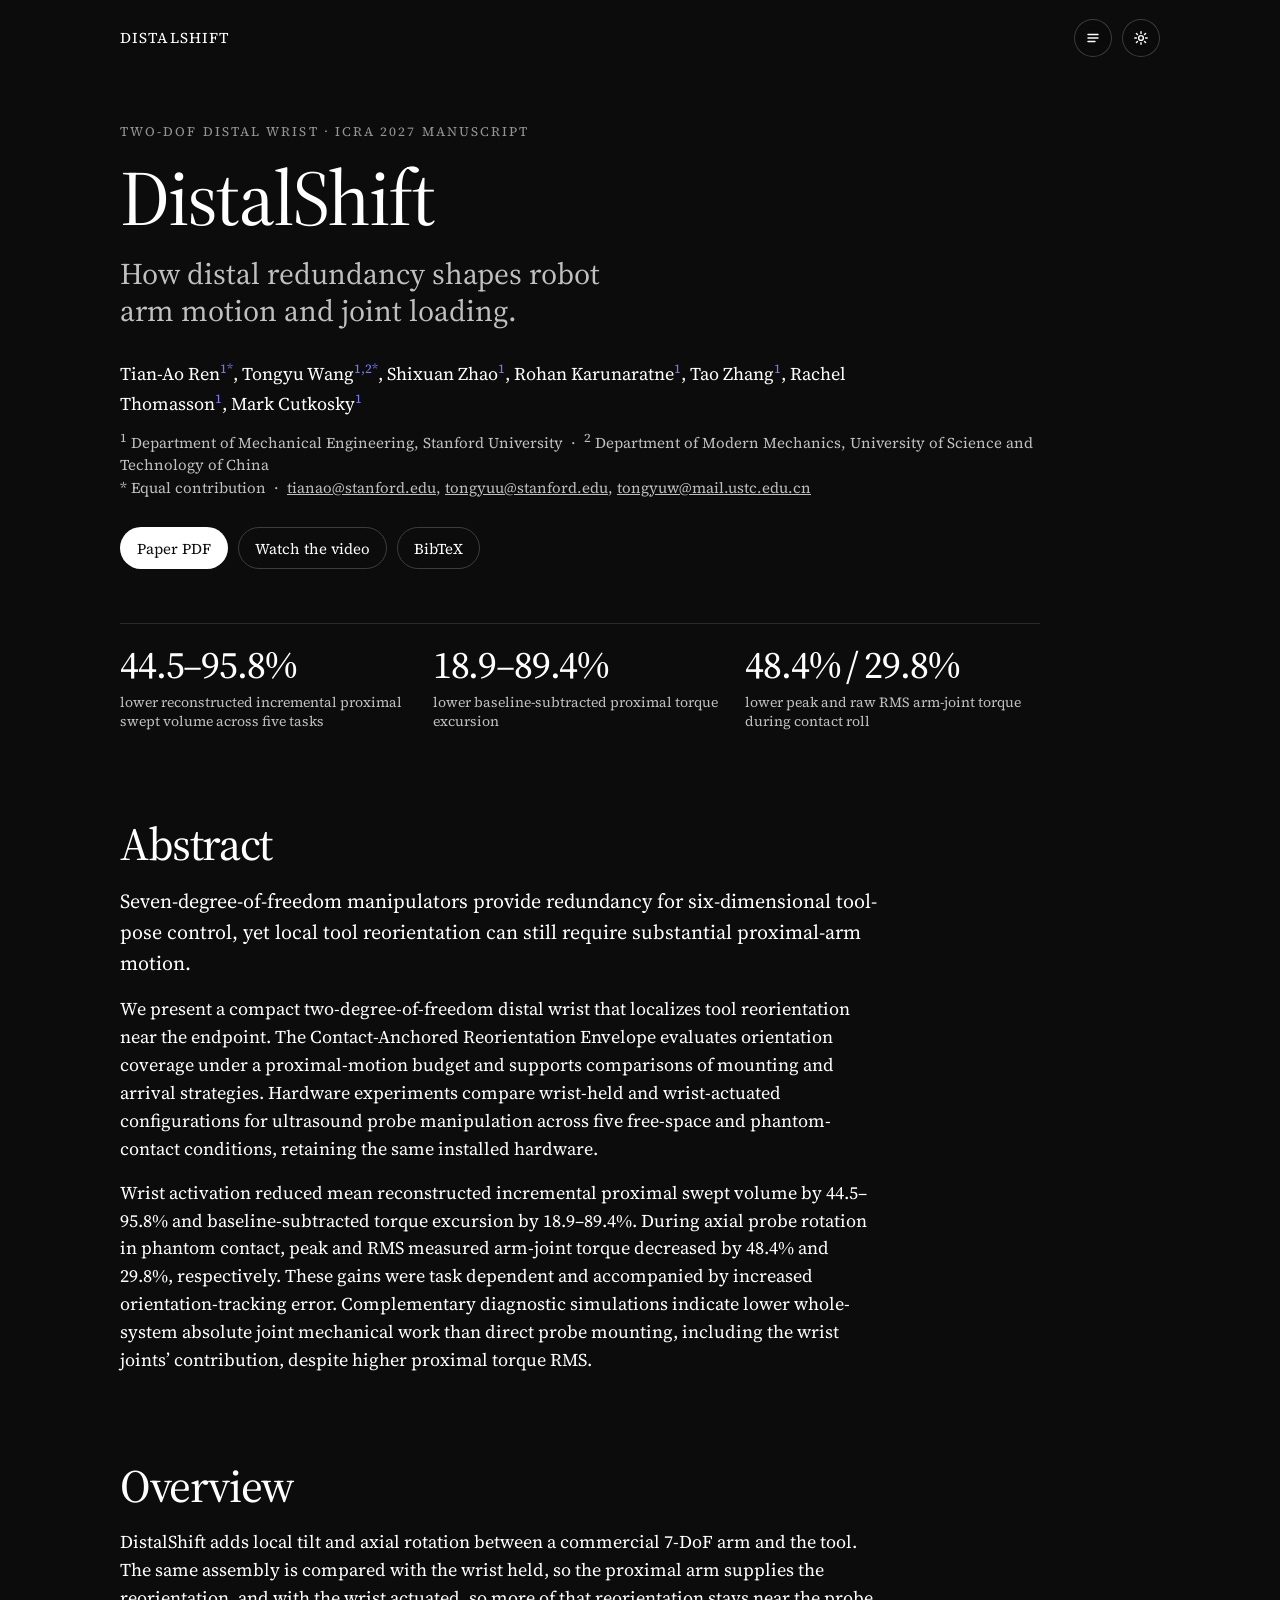
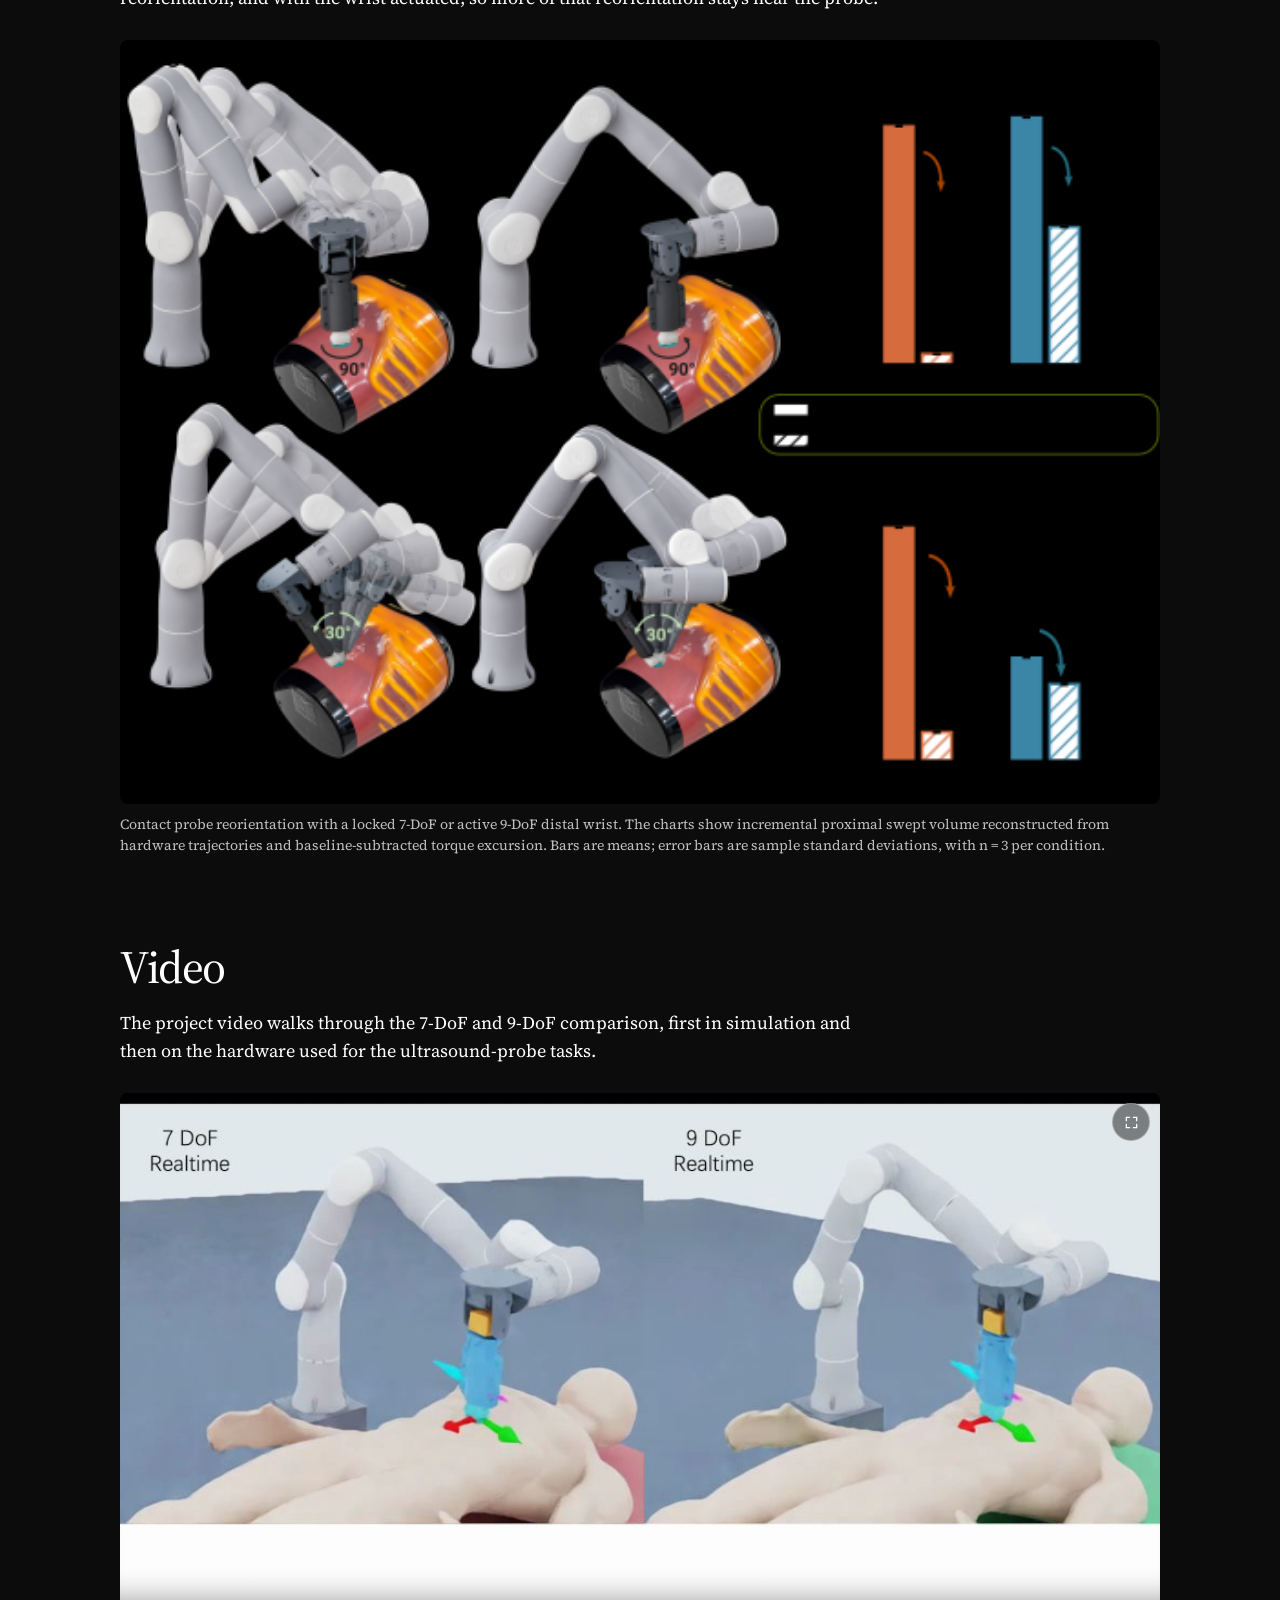
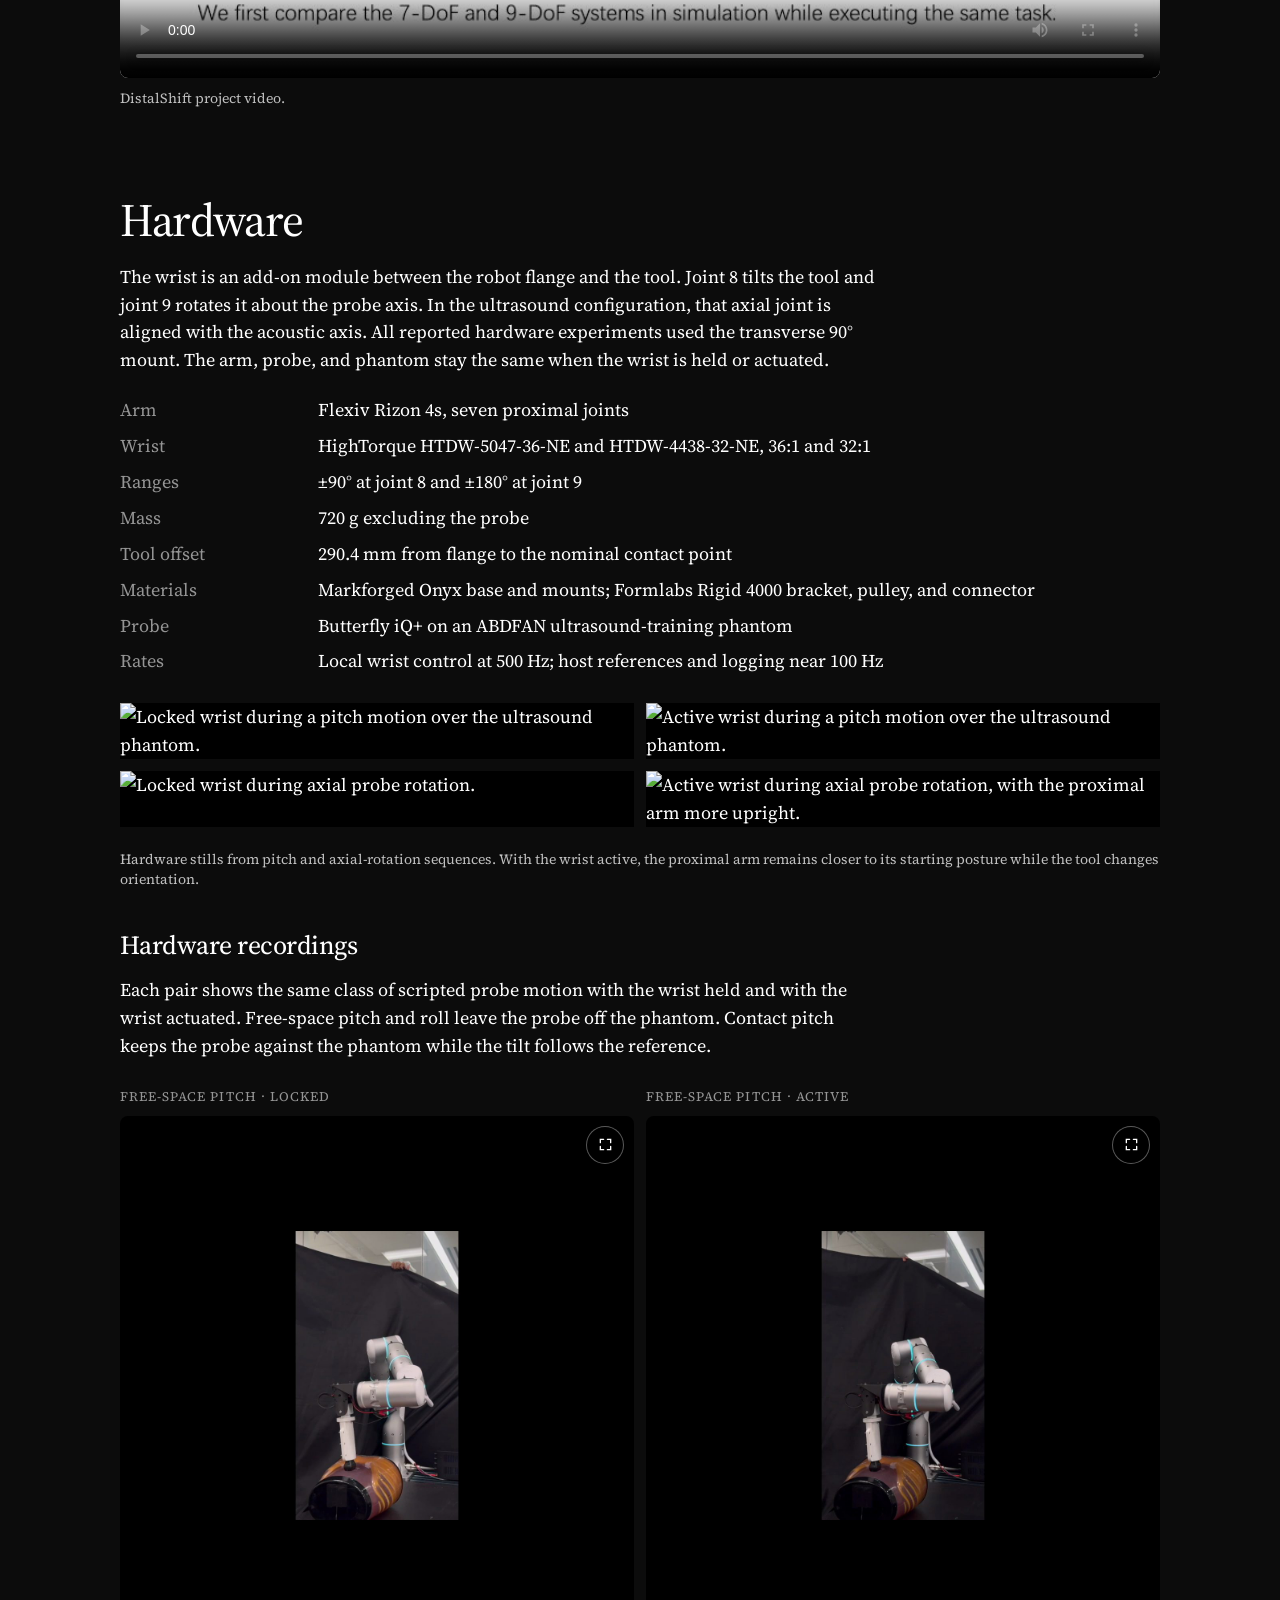
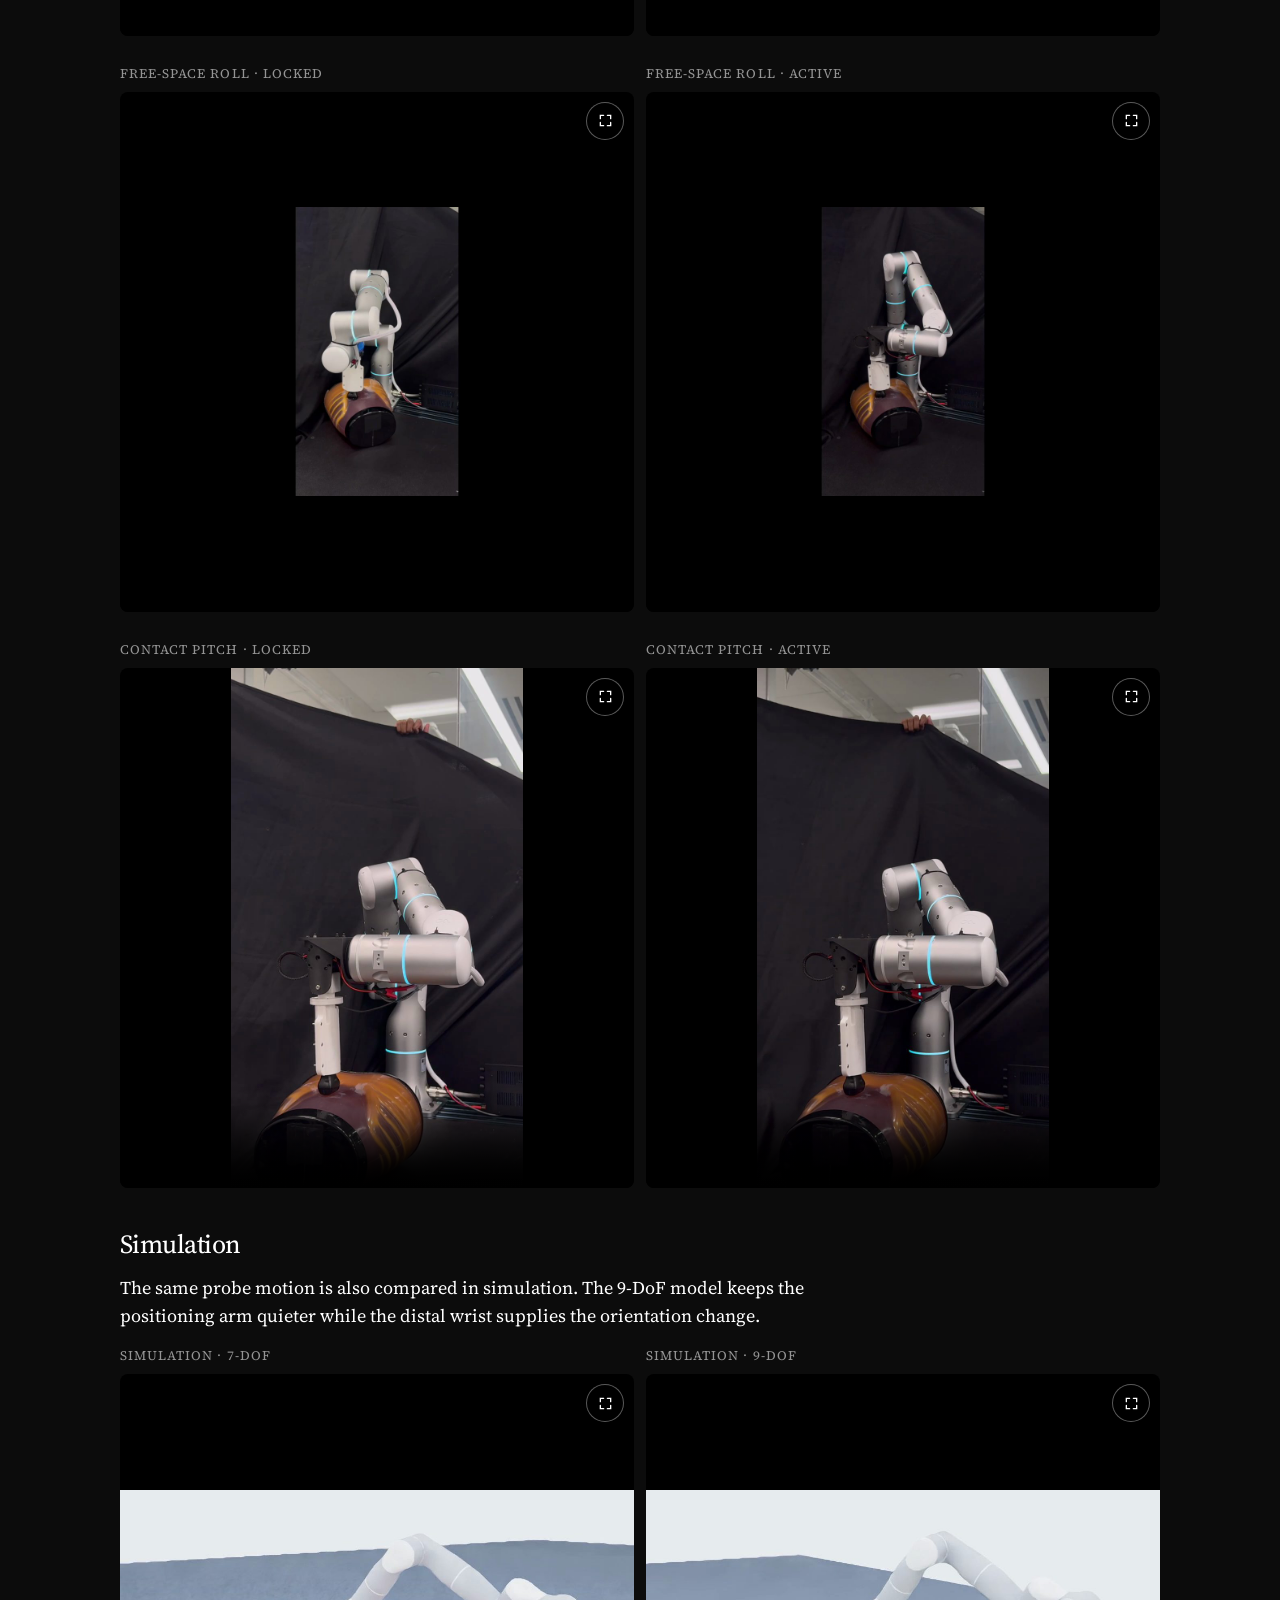
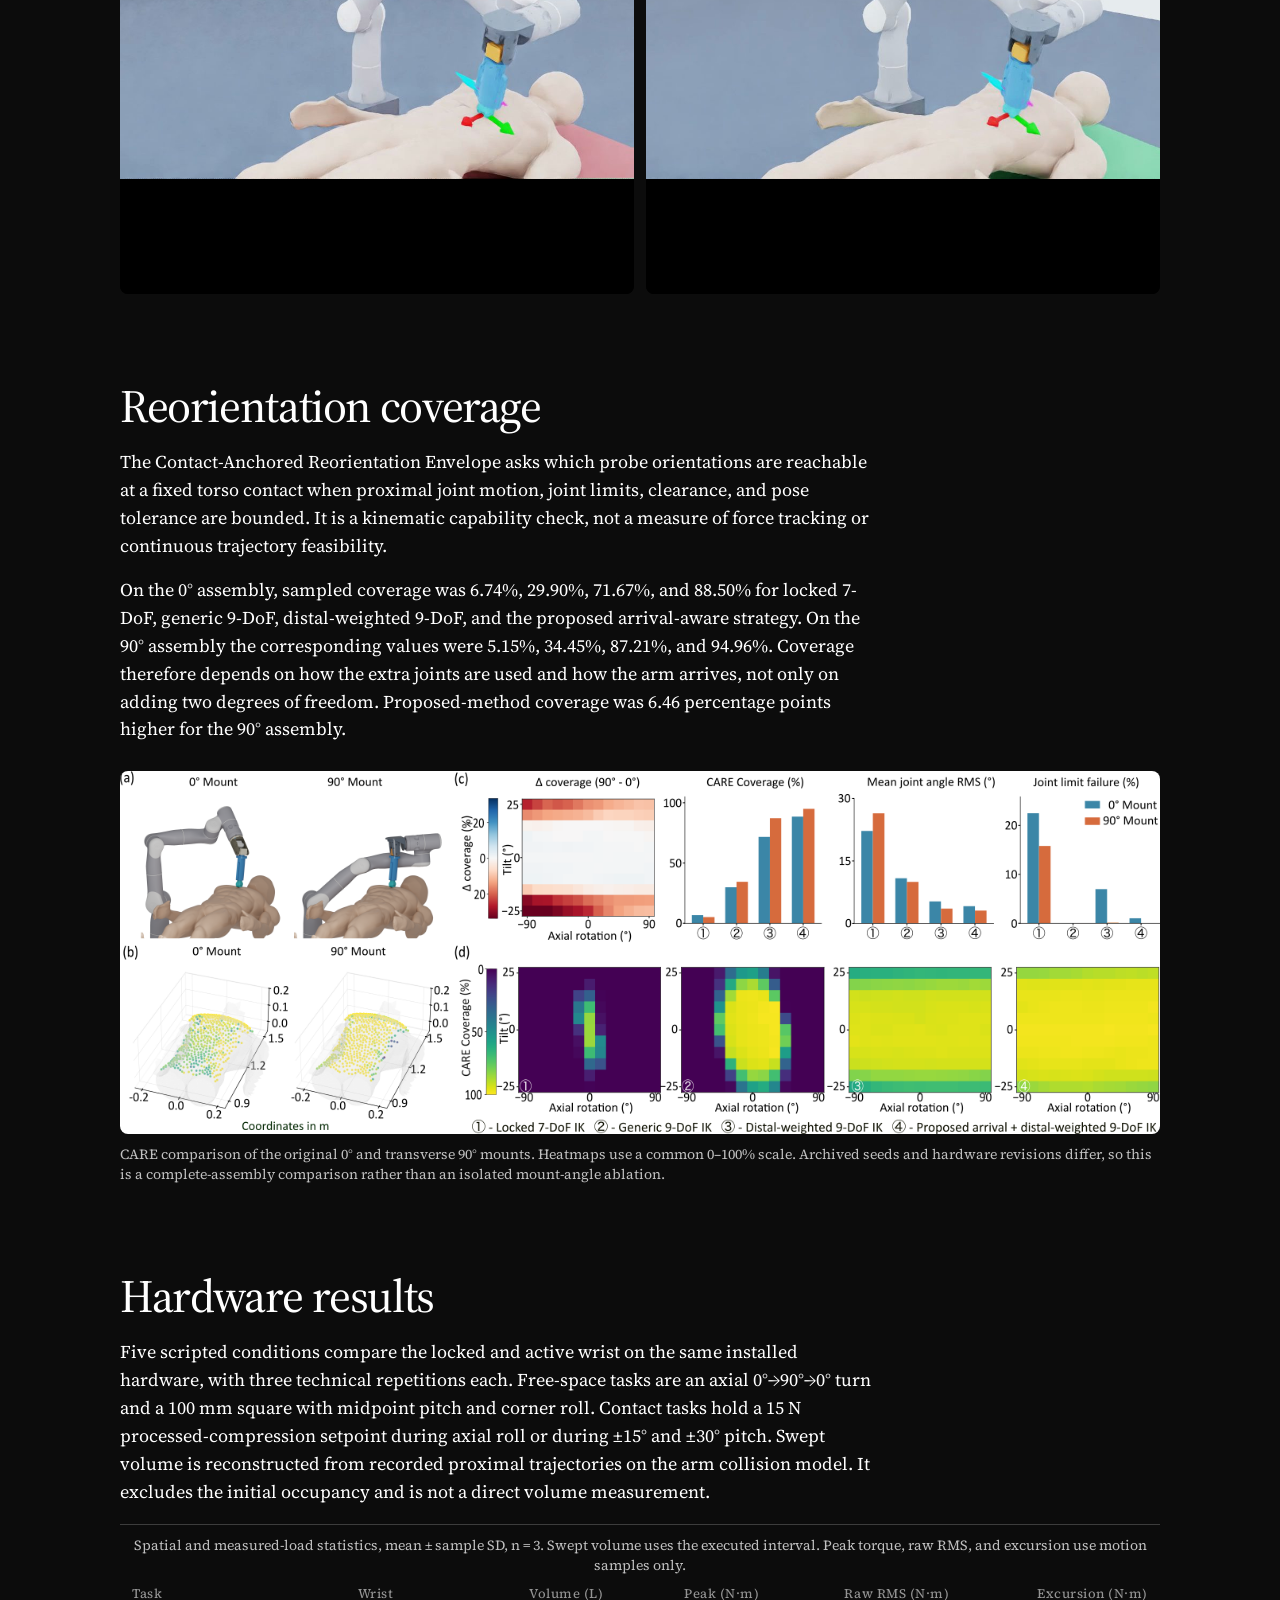
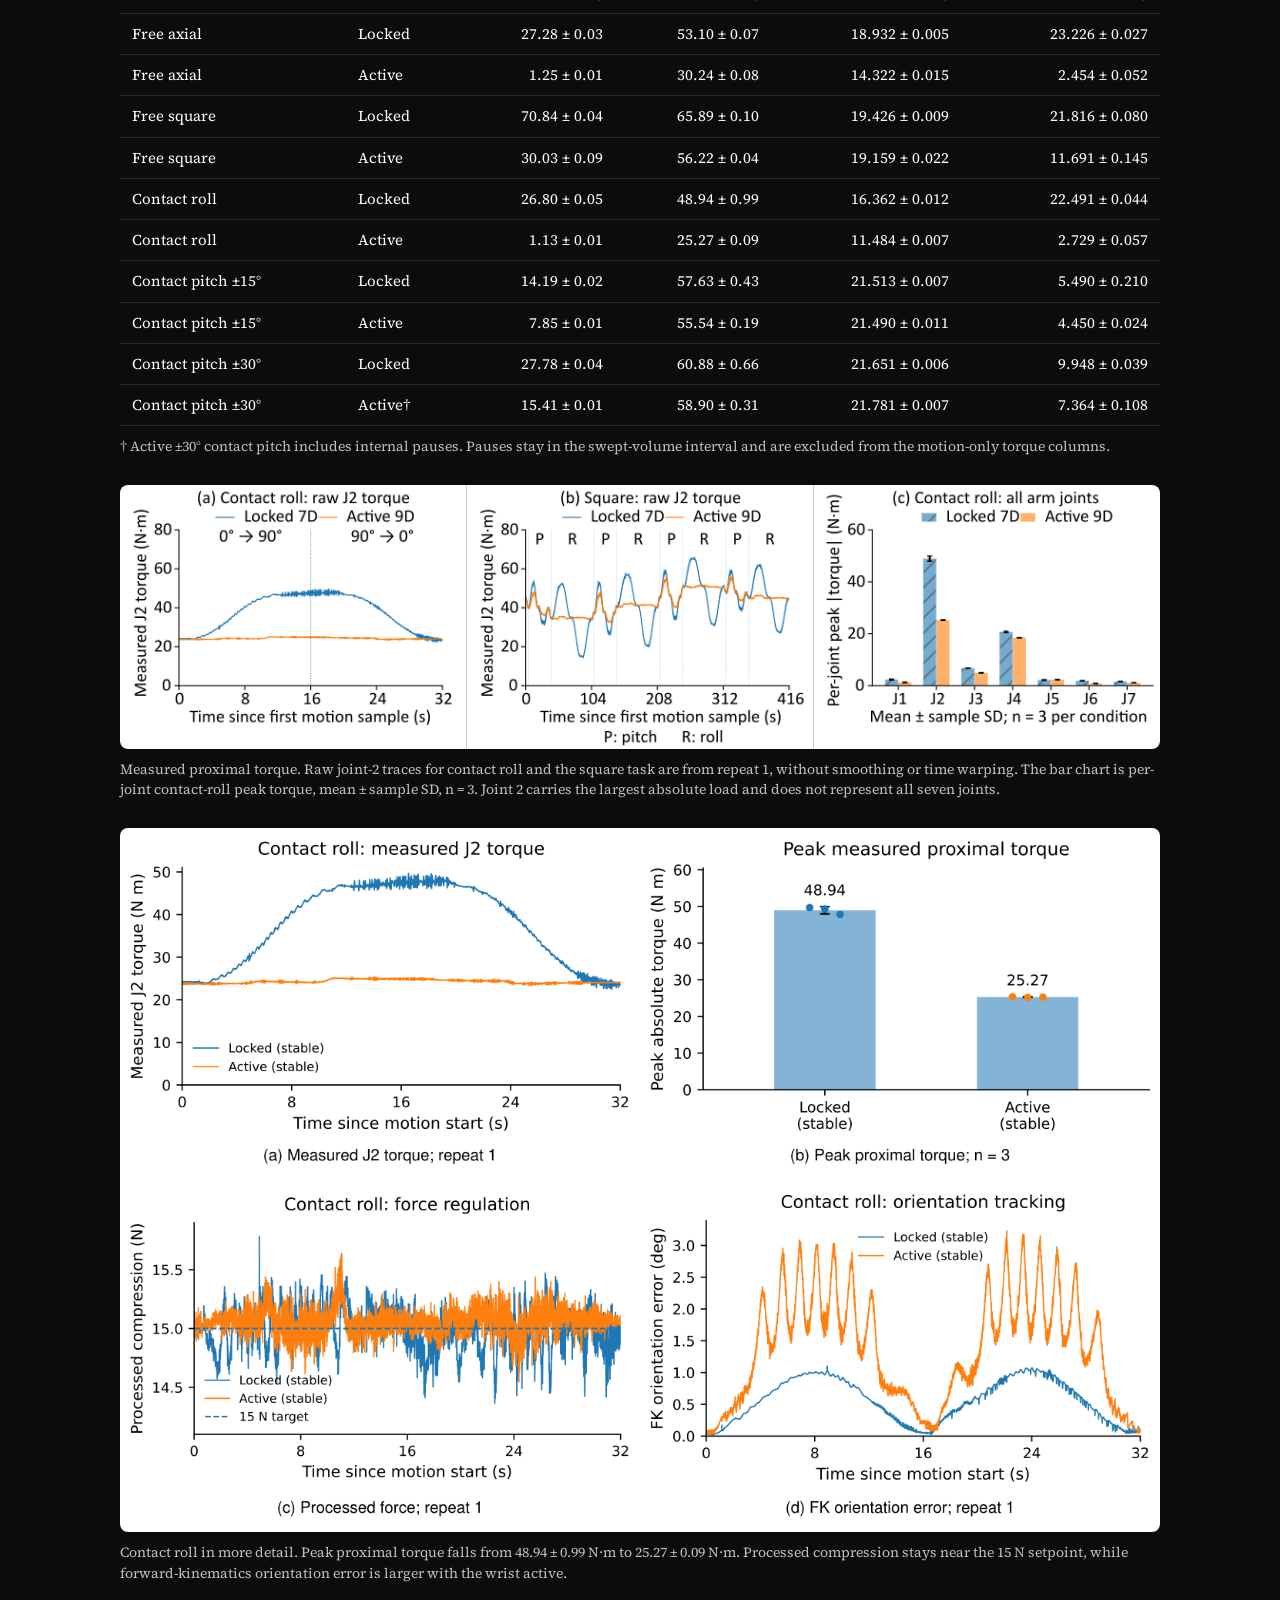
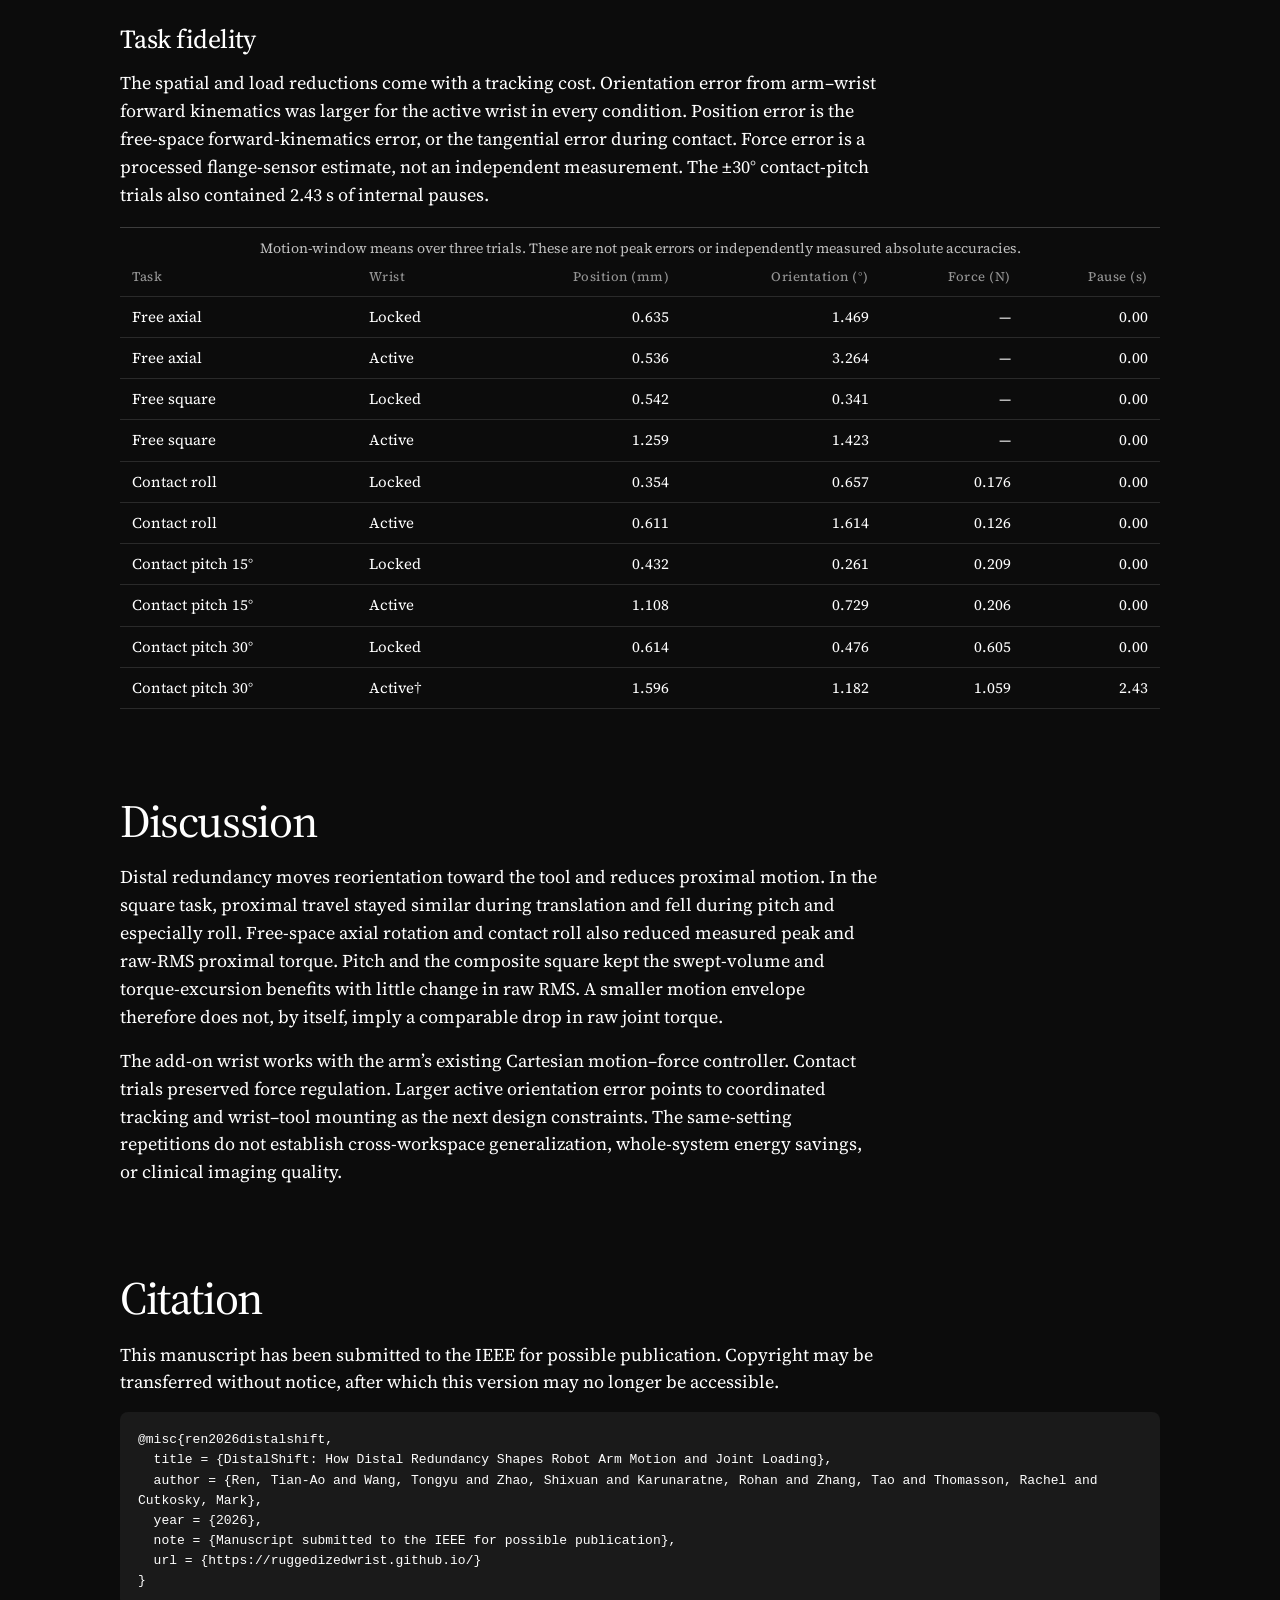
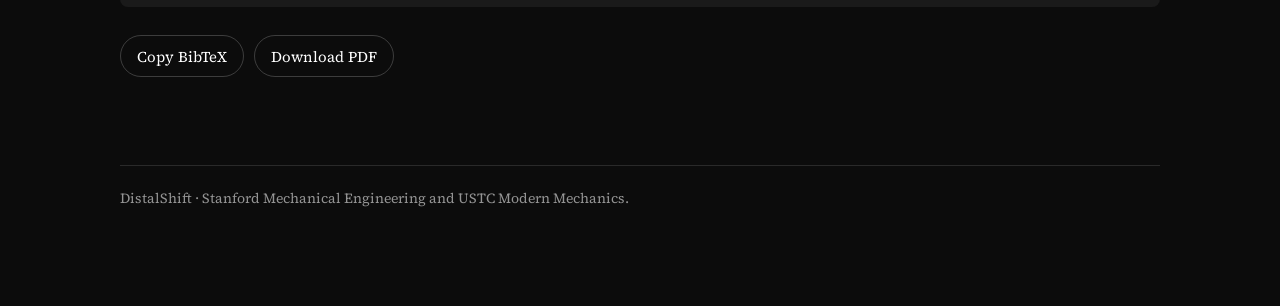
==== commit cfc24d71: "Keep the public site address at ruggedizedwrist.github.io. The page can use the DistalShift name, wh" ====
--- a/index.html
+++ b/index.html
@@ -326,7 +326,7 @@
   author = {Ren, Tian-Ao and Wang, Tongyu and Zhao, Shixuan and Karunaratne, Rohan and Zhang, Tao and Thomasson, Rachel and Cutkosky, Mark},
   year = {2026},
   note = {Manuscript submitted to the IEEE for possible publication},
-  url = {https://distalshift.github.io/}
+  url = {https://ruggedizedwrist.github.io/}
 }</pre>
       <div class="actions">
         <button class="button" type="button" data-copy>Copy BibTeX</button>
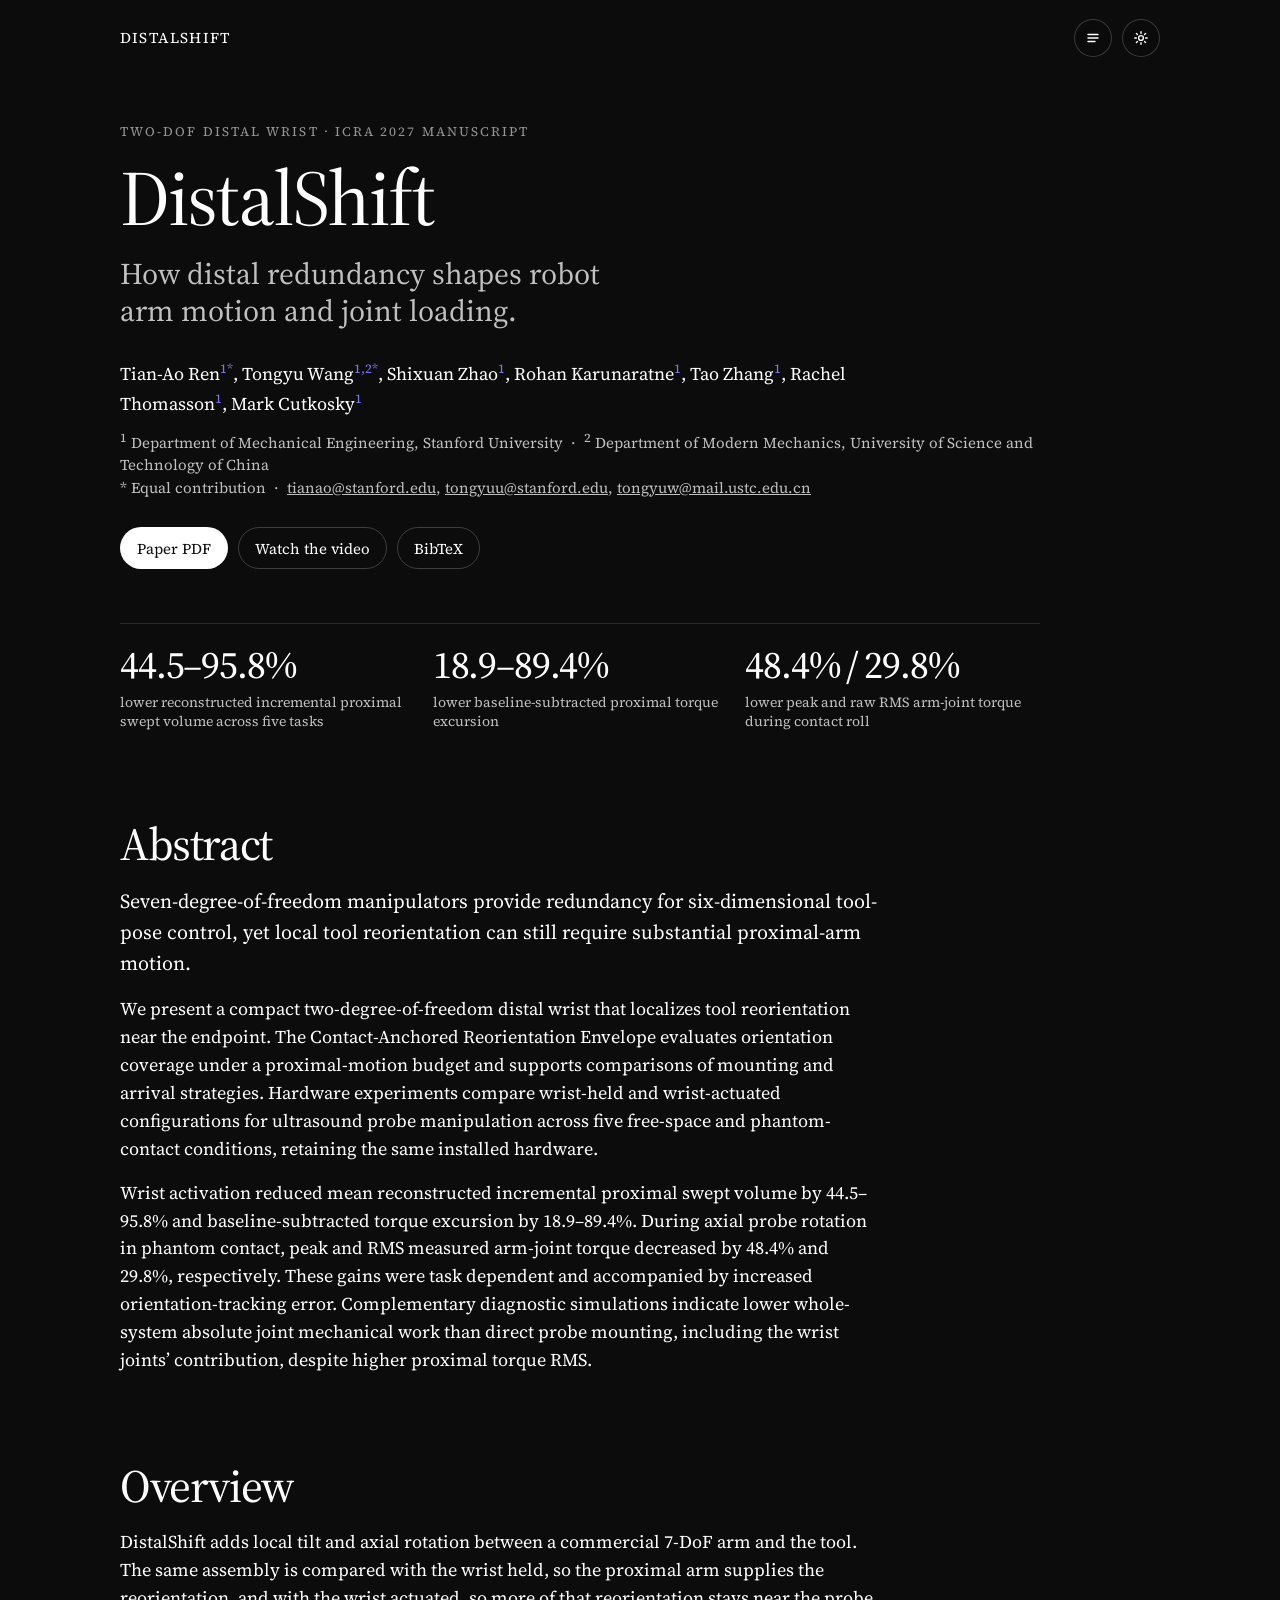
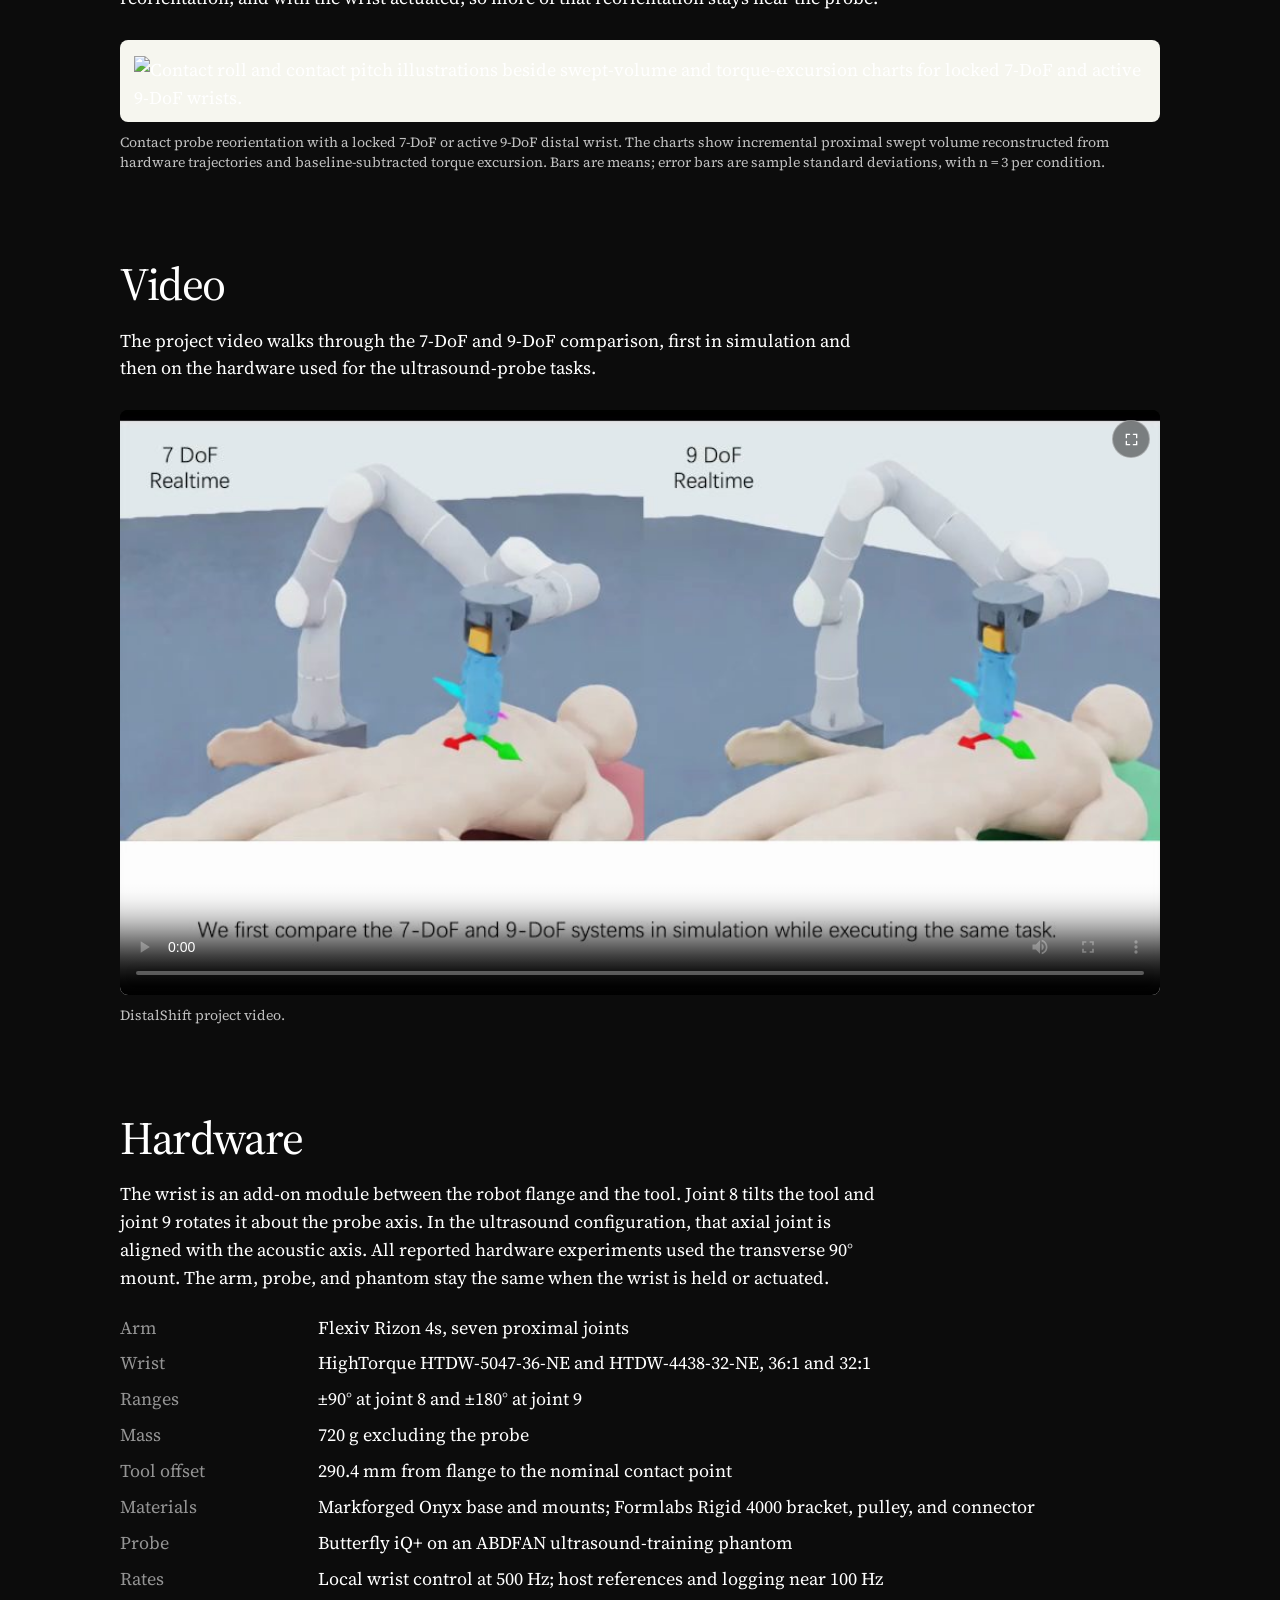
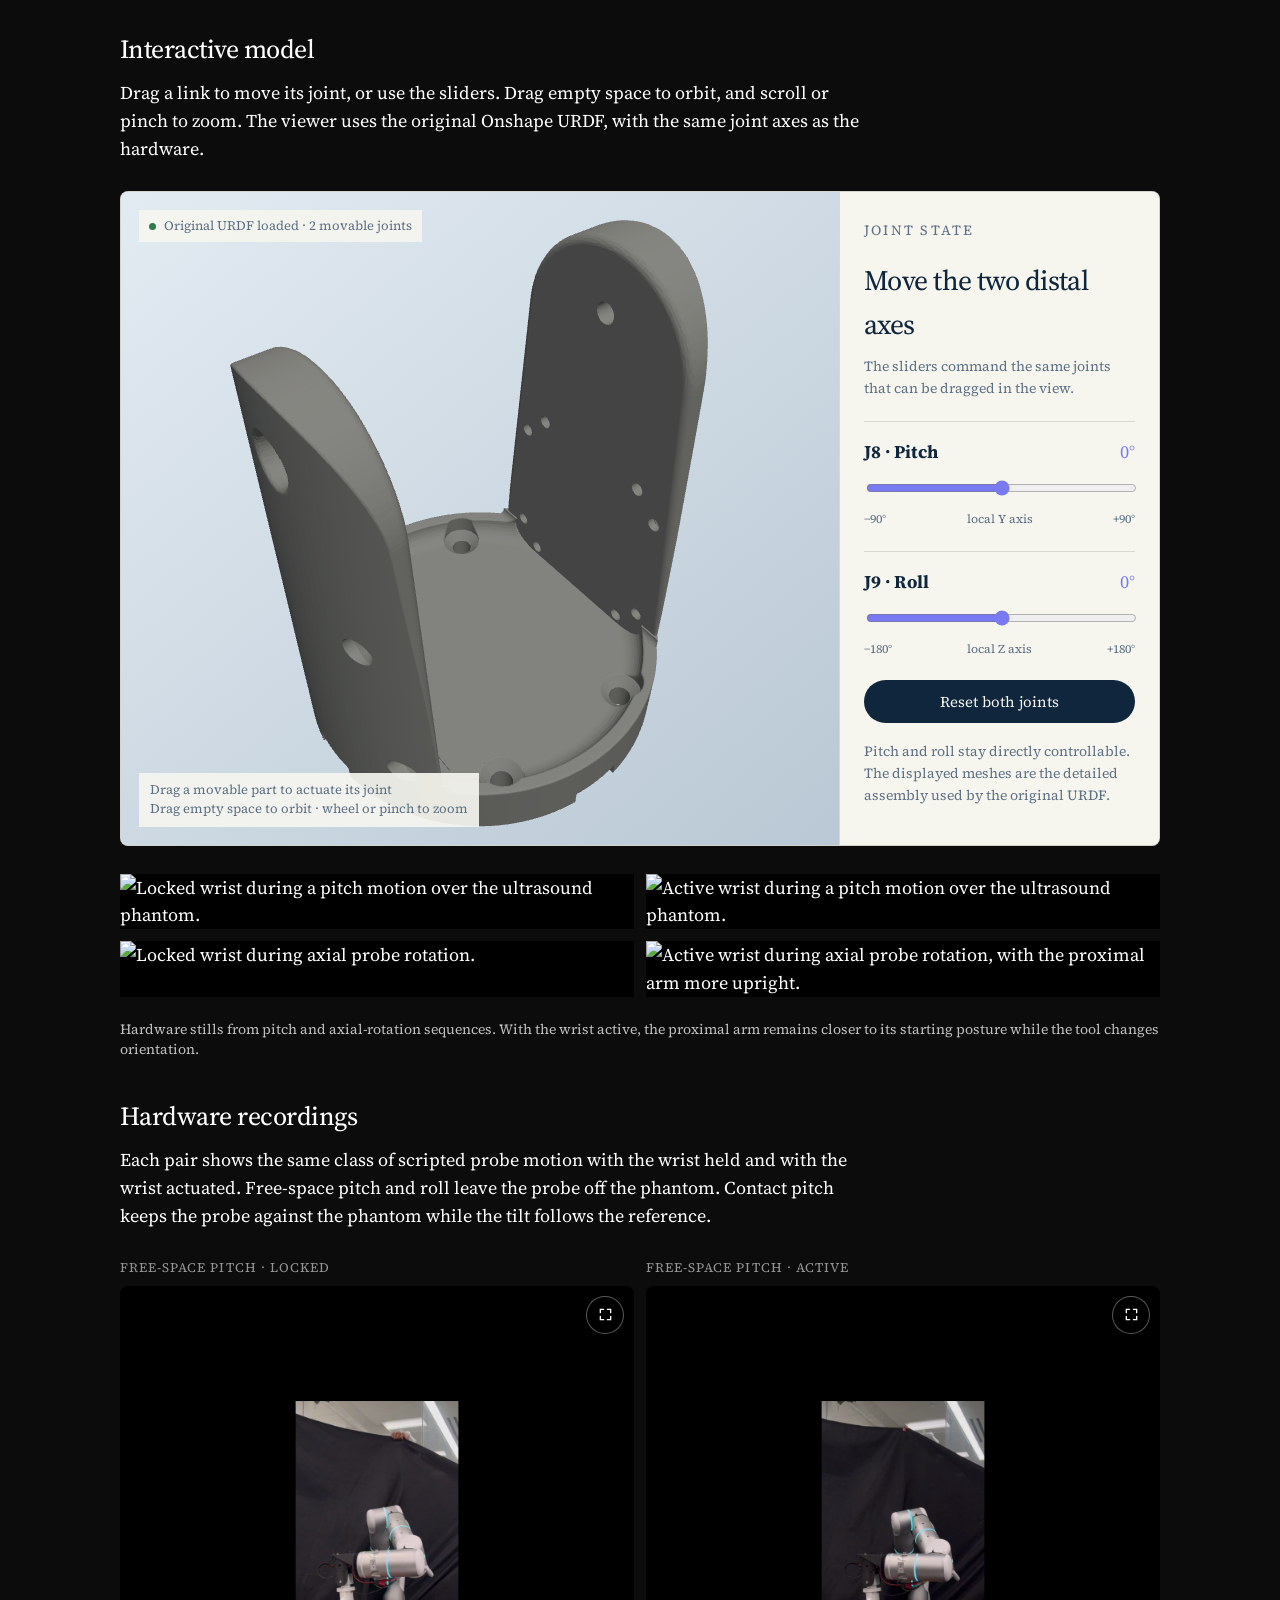
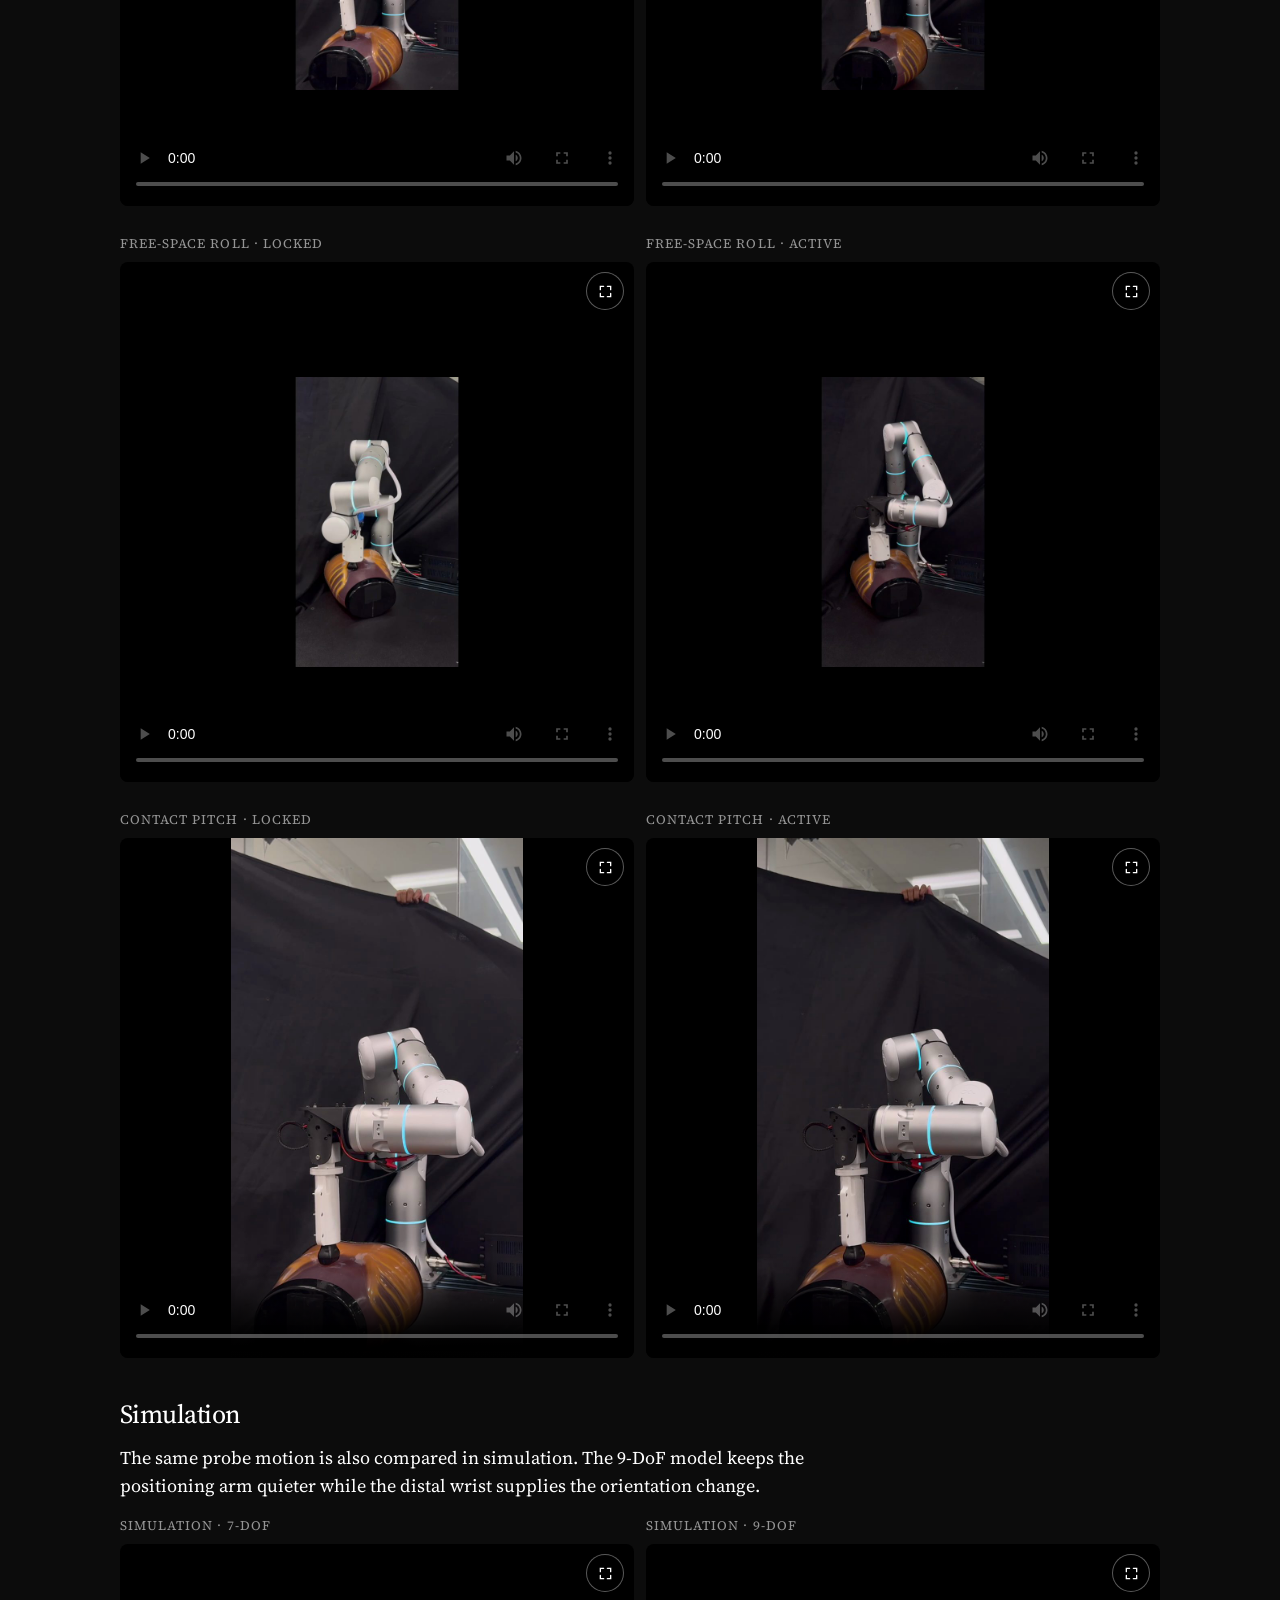
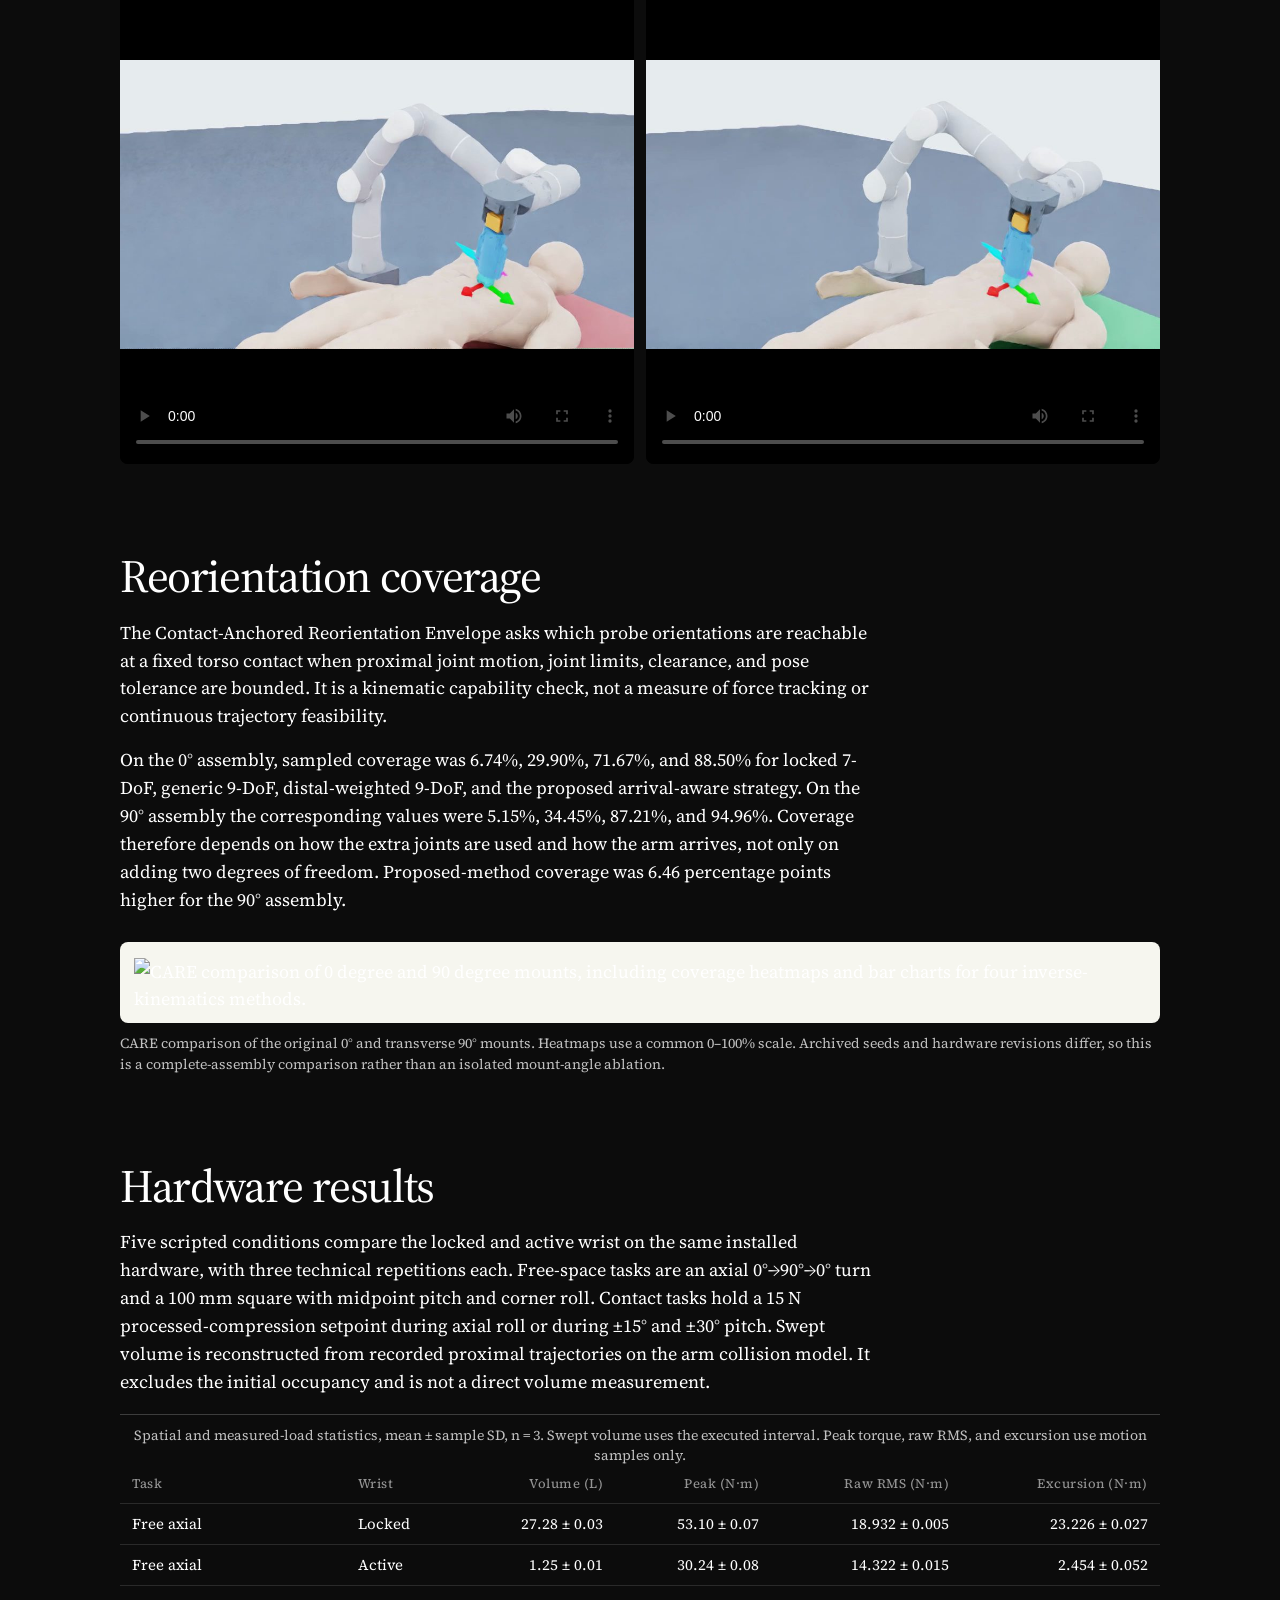
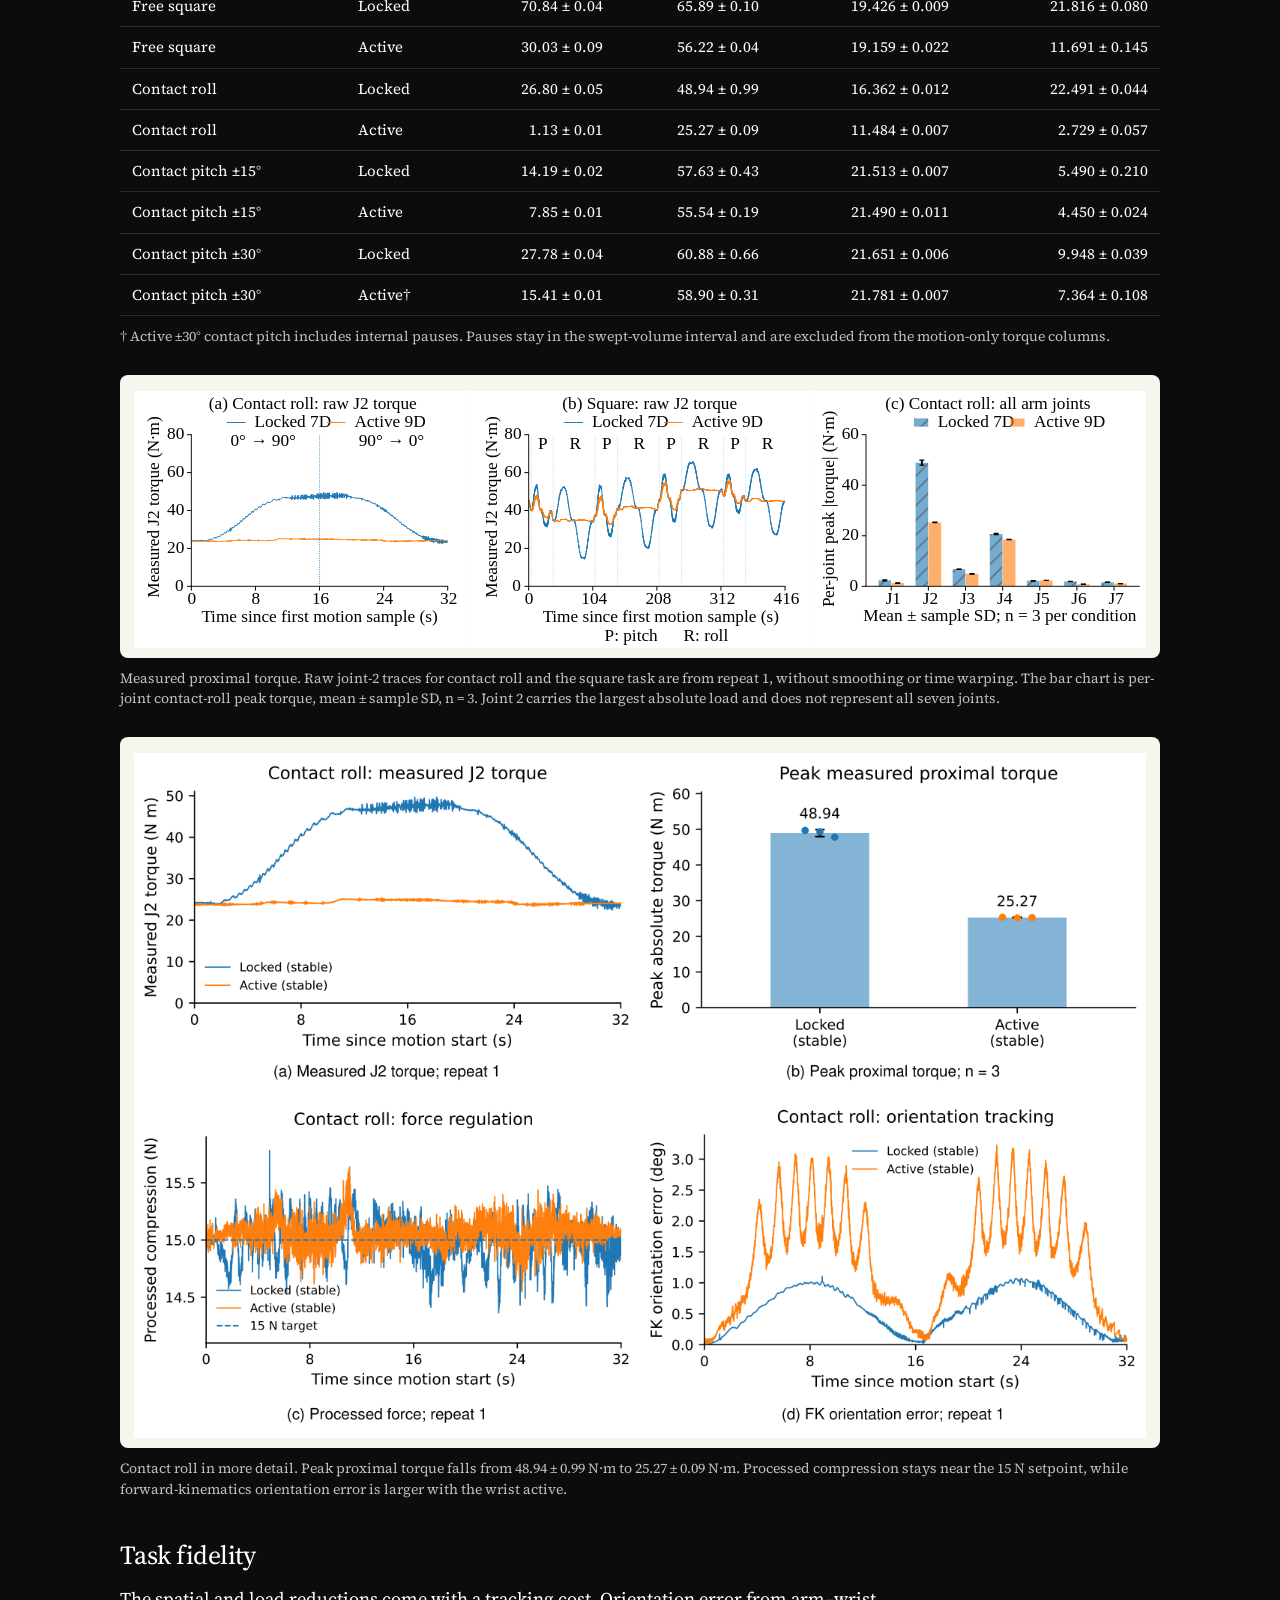
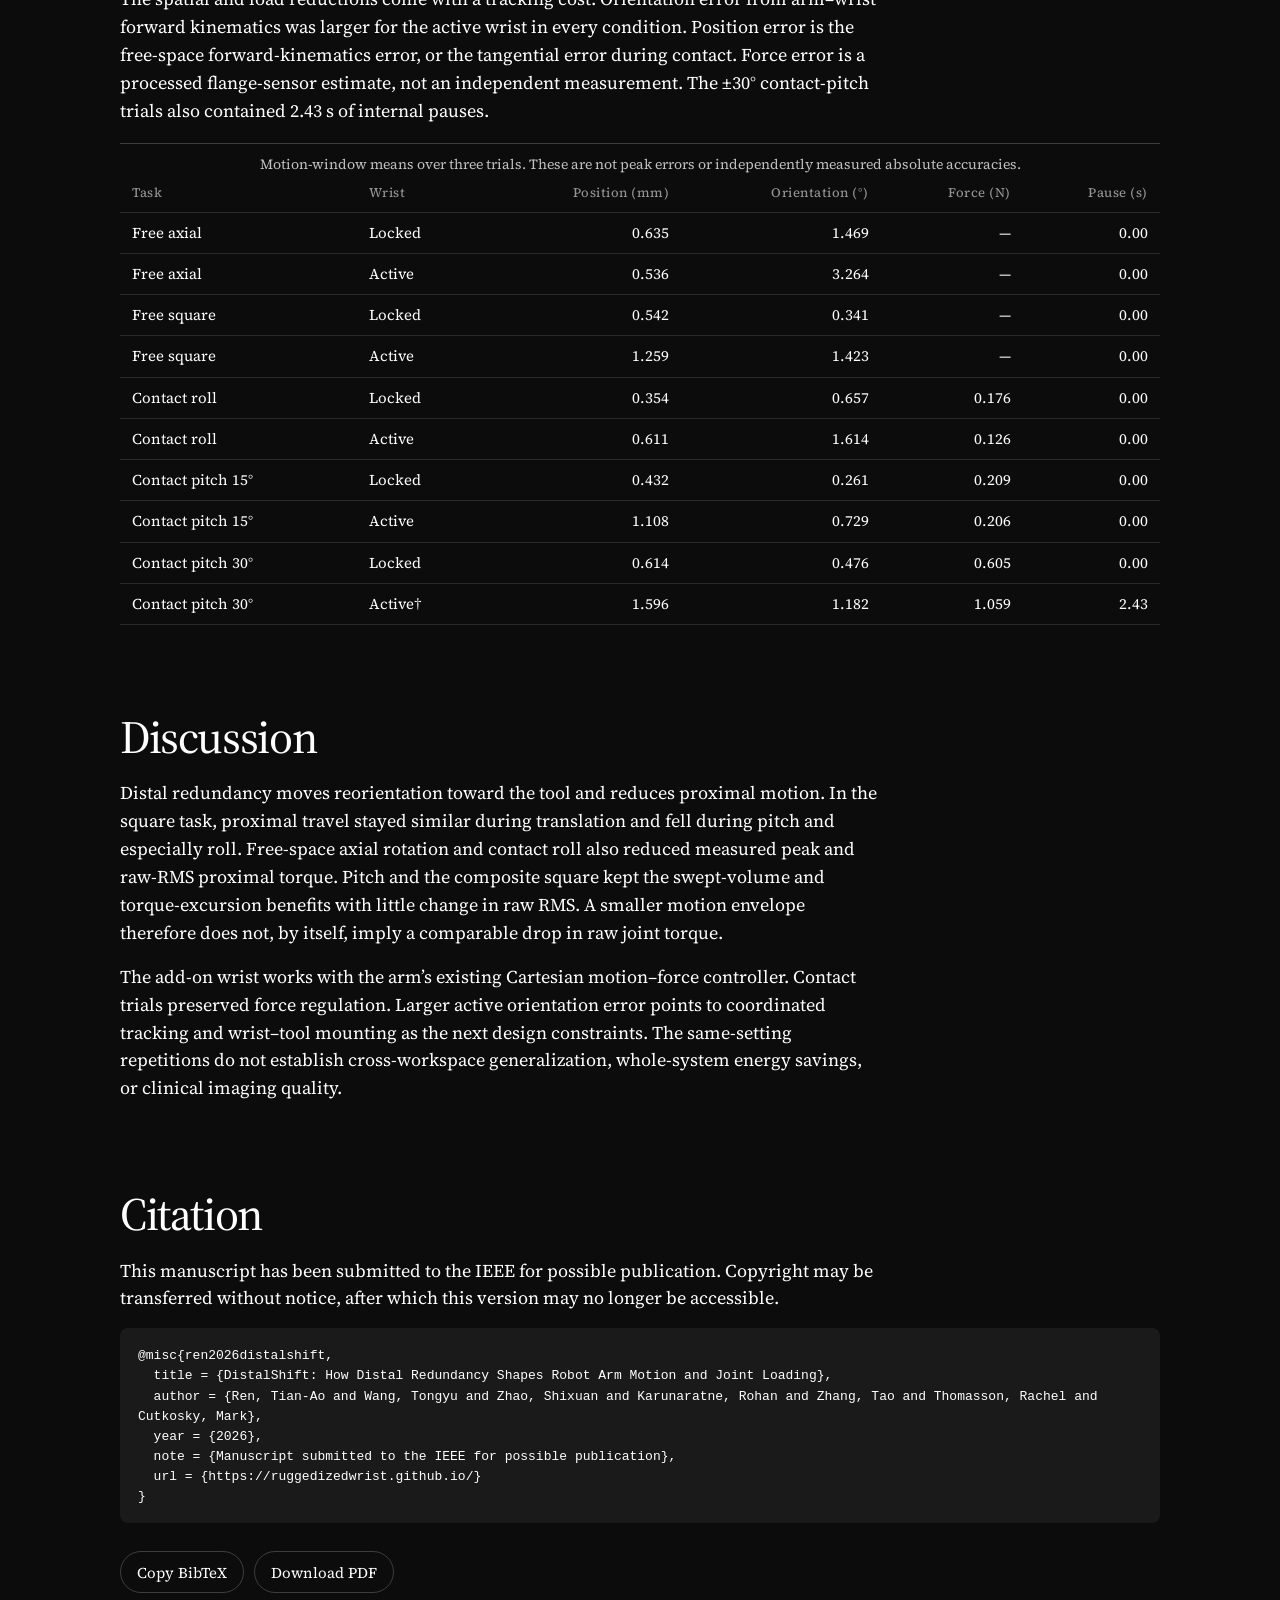
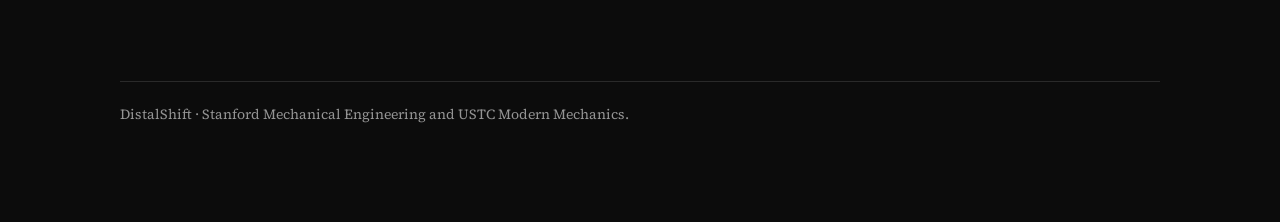
==== commit ebe8b185: "Restore the draggable URDF viewer and make the figures readable. Chart panels now sit on a light fie" ====
--- a/index.html
+++ b/index.html
@@ -31,6 +31,7 @@
     <a href="#overview">Overview</a>
     <a href="#video">Video</a>
     <a href="#hardware">Hardware</a>
+    <a href="#model" data-level="2">Interactive model</a>
     <a href="#recordings" data-level="2">Hardware recordings</a>
     <a href="#simulation" data-level="2">Simulation</a>
     <a href="#care">Reorientation coverage</a>
@@ -101,7 +102,7 @@
         <p>DistalShift adds local tilt and axial rotation between a commercial 7-DoF arm and the tool. The same assembly is compared with the wrist held, so the proximal arm supplies the reorientation, and with the wrist actuated, so more of that reorientation stays near the probe.</p>
       </div>
       <figure>
-        <div class="frame"><img src="media/figures/overview.png" alt="Contact roll and contact pitch illustrations beside swept-volume and torque-excursion charts for locked 7-DoF and active 9-DoF wrists."></div>
+        <div class="plate"><img src="media/figures/overview.svg" alt="Contact roll and contact pitch illustrations beside swept-volume and torque-excursion charts for locked 7-DoF and active 9-DoF wrists."></div>
         <figcaption>Contact probe reorientation with a locked 7-DoF or active 9-DoF distal wrist. The charts show incremental proximal swept volume reconstructed from hardware trajectories and baseline-subtracted torque excursion. Bars are means; error bars are sample standard deviations, with n = 3 per condition.</figcaption>
       </figure>
     </section>
@@ -139,6 +140,41 @@
         <dt>Probe</dt><dd>Butterfly iQ+ on an ABDFAN ultrasound-training phantom</dd>
         <dt>Rates</dt><dd>Local wrist control at 500 Hz; host references and logging near 100 Hz</dd>
       </dl>
+
+      <h3 id="model">Interactive model</h3>
+      <div class="measure">
+        <p>Drag a link to move its joint, or use the sliders. Drag empty space to orbit, and scroll or pinch to zoom. The viewer uses the original Onshape URDF, with the same joint axes as the hardware.</p>
+      </div>
+      <div class="model-panel">
+        <div class="urdf-viewer">
+          <div class="urdf-canvas">
+            <urdf-manipulator data-urdf="/models/urdf/ruggedized-wrist.urdf" up="+Z" ambient-color="#b7c0c7" highlight-color="#797af2" auto-redraw aria-label="Interactive URDF model of the DistalShift wrist"></urdf-manipulator>
+            <div class="viewer-status" role="status"><span></span>Loading interactive wrist model…</div>
+            <div class="viewer-help">
+              <span>Drag a movable part to actuate its joint</span>
+              <span>Drag empty space to orbit · wheel or pinch to zoom</span>
+            </div>
+          </div>
+          <aside class="joint-panel" aria-label="URDF joint controls">
+            <p class="kicker">Joint state</p>
+            <h3>Move the two distal axes</h3>
+            <p>The sliders command the same joints that can be dragged in the view.</p>
+            <label class="joint-control">
+              <span class="joint-control-title"><strong>J8 · Pitch</strong><output>0°</output></span>
+              <input type="range" min="-90" max="90" step="1" aria-label="J8 pitch angle" value="0">
+              <span class="joint-scale"><span>−90°</span><span>local Y axis</span><span>+90°</span></span>
+            </label>
+            <label class="joint-control">
+              <span class="joint-control-title"><strong>J9 · Roll</strong><output>0°</output></span>
+              <input type="range" min="-180" max="180" step="1" aria-label="J9 roll angle" value="0">
+              <span class="joint-scale"><span>−180°</span><span>local Z axis</span><span>+180°</span></span>
+            </label>
+            <button type="button" class="reset-joints">Reset both joints</button>
+            <p class="urdf-note">Pitch and roll stay directly controllable. The displayed meshes are the detailed assembly used by the original URDF.</p>
+          </aside>
+        </div>
+      </div>
+
       <figure class="gallery">
         <img src="media/figures/motion-7dof-pitch.png" alt="Locked wrist during a pitch motion over the ultrasound phantom.">
         <img src="media/figures/motion-9dof-pitch.png" alt="Active wrist during a pitch motion over the ultrasound phantom.">
@@ -237,7 +273,7 @@
         <p>On the 0° assembly, sampled coverage was 6.74%, 29.90%, 71.67%, and 88.50% for locked 7-DoF, generic 9-DoF, distal-weighted 9-DoF, and the proposed arrival-aware strategy. On the 90° assembly the corresponding values were 5.15%, 34.45%, 87.21%, and 94.96%. Coverage therefore depends on how the extra joints are used and how the arm arrives, not only on adding two degrees of freedom. Proposed-method coverage was 6.46 percentage points higher for the 90° assembly.</p>
       </div>
       <figure>
-        <div class="frame"><img src="media/figures/care.png" alt="CARE comparison of 0 degree and 90 degree mounts, including coverage heatmaps and bar charts for four inverse-kinematics methods."></div>
+        <div class="plate"><img src="media/figures/care.svg" alt="CARE comparison of 0 degree and 90 degree mounts, including coverage heatmaps and bar charts for four inverse-kinematics methods."></div>
         <figcaption>CARE comparison of the original 0° and transverse 90° mounts. Heatmaps use a common 0–100% scale. Archived seeds and hardware revisions differ, so this is a complete-assembly comparison rather than an isolated mount-angle ablation.</figcaption>
       </figure>
     </section>
@@ -272,11 +308,11 @@
       <p class="caption">† Active ±30° contact pitch includes internal pauses. Pauses stay in the swept-volume interval and are excluded from the motion-only torque columns.</p>
 
       <figure>
-        <div class="frame"><img src="media/figures/torque.png" alt="Measured proximal torque for contact roll and the square task, plus per-joint peak torque."></div>
+        <div class="plate"><img src="media/figures/torque.svg" alt="Measured proximal torque for contact roll and the square task, plus per-joint peak torque."></div>
         <figcaption>Measured proximal torque. Raw joint-2 traces for contact roll and the square task are from repeat 1, without smoothing or time warping. The bar chart is per-joint contact-roll peak torque, mean ± sample SD, n = 3. Joint 2 carries the largest absolute load and does not represent all seven joints.</figcaption>
       </figure>
       <figure>
-        <div class="frame"><img src="media/figures/contact-roll.png" alt="Contact-roll joint torque, peak torque, force regulation, and orientation tracking for locked and active wrists."></div>
+        <div class="plate"><img src="media/figures/contact-roll.png" alt="Contact-roll joint torque, peak torque, force regulation, and orientation tracking for locked and active wrists."></div>
         <figcaption>Contact roll in more detail. Peak proximal torque falls from 48.94 ± 0.99 N·m to 25.27 ± 0.09 N·m. Processed compression stays near the 15 N setpoint, while forward-kinematics orientation error is larger with the wrist active.</figcaption>
       </figure>
 
@@ -345,6 +381,15 @@
     </button>
     <video controls playsinline></video>
   </div>
-  <script src="assets/site.js"></script>
+  <script src="/_next/static/chunks/turbopack-1tgm-5axp195g.js" defer></script>
+  <script src="/_next/static/chunks/240s5a6-rup44.js" defer></script>
+  <script src="/_next/static/chunks/2dsm156jex-1e.js" defer></script>
+  <script src="assets/urdf-data.js" defer></script>
+  <script src="assets/urdf-data-part-1.js" defer></script>
+  <script src="assets/urdf-data-part-2.js" defer></script>
+  <script src="assets/urdf-data-part-3.js" defer></script>
+  <script src="assets/urdf-data-part-4.js" defer></script>
+  <script src="assets/urdf-element.js" defer></script>
+  <script src="assets/site.js" defer></script>
 </body>
 </html>
--- a/assets/site.css
+++ b/assets/site.css
@@ -274,10 +274,21 @@
   background: var(--stage);
 }
 
-.frame {
+.frame,
+.plate {
   overflow: hidden;
   border-radius: 8px;
-  background: var(--stage);
+}
+
+.frame { background: var(--stage); }
+
+.plate {
+  padding: 16px 14px 10px;
+  background: #f6f6ef;
+}
+
+.plate img {
+  background: #f6f6ef;
 }
 
 figcaption, .caption {
@@ -424,6 +435,138 @@
   right: 18px;
 }
 
+.model-panel {
+  margin-top: 28px;
+  overflow: hidden;
+  border: 1px solid rgba(12, 12, 12, 0.14);
+  border-radius: 8px;
+  background: #f6f6ef;
+  color: #10263d;
+}
+
+.urdf-viewer {
+  display: grid;
+  grid-template-columns: minmax(0, 1fr) 320px;
+  min-height: 620px;
+}
+
+.urdf-canvas {
+  position: relative;
+  min-height: 620px;
+  overflow: hidden;
+  background: linear-gradient(140deg, #e3ebf2, #b9c8d4);
+}
+
+urdf-manipulator {
+  display: block;
+  width: 100%;
+  height: 100%;
+  min-height: 620px;
+  touch-action: none;
+}
+
+urdf-manipulator canvas { display: block; cursor: grab; }
+urdf-manipulator canvas:active { cursor: grabbing; }
+
+.viewer-status,
+.viewer-help {
+  position: absolute;
+  left: 18px;
+  z-index: 2;
+  color: #5d7084;
+  background: rgba(246, 246, 239, 0.92);
+  pointer-events: none;
+  font-size: 13px;
+  line-height: 1.45;
+}
+
+.viewer-status {
+  top: 18px;
+  display: flex;
+  align-items: center;
+  gap: 8px;
+  padding: 7px 10px;
+}
+
+.viewer-status > span {
+  width: 7px;
+  height: 7px;
+  border-radius: 50%;
+  background: #a5a9ae;
+}
+
+.viewer-status.ready > span { background: #2f7d4a; }
+.viewer-status.error > span { background: #8c1515; }
+
+.viewer-help {
+  bottom: 18px;
+  display: flex;
+  flex-direction: column;
+  padding: 8px 11px;
+}
+
+.joint-panel {
+  padding: 28px 24px 22px;
+  border-left: 1px solid rgba(12, 12, 12, 0.12);
+  background: #f6f6ef;
+}
+
+.joint-panel .kicker { color: #5d7084; }
+
+.joint-panel h3 {
+  margin: 8px 0 10px;
+  color: #10263d;
+  font-size: 28px;
+}
+
+.joint-panel p,
+.urdf-note { color: #5d7084; font-size: 14px; }
+
+.joint-control {
+  display: block;
+  margin-top: 22px;
+  padding-top: 16px;
+  border-top: 1px solid rgba(12, 12, 12, 0.12);
+}
+
+.joint-control.active { border-top-color: #797af2; }
+
+.joint-control-title,
+.joint-scale {
+  display: flex;
+  justify-content: space-between;
+  gap: 12px;
+}
+
+.joint-control-title { align-items: baseline; margin-bottom: 10px; }
+.joint-control-title output { color: #797af2; font-variant-numeric: tabular-nums; }
+.joint-control input { width: 100%; accent-color: #797af2; cursor: ew-resize; }
+.joint-scale { margin-top: 6px; color: #5d7084; font-size: 12px; }
+
+.reset-joints {
+  width: 100%;
+  margin-top: 22px;
+  padding: 10px 14px;
+  border: 0;
+  border-radius: 999px;
+  background: #10263d;
+  color: #f6f6ef;
+  font: inherit;
+  font-size: 15px;
+  cursor: pointer;
+}
+
+.reset-joints:hover { background: #797af2; }
+.joint-panel :disabled { cursor: not-allowed; opacity: 0.5; }
+.urdf-note { margin-top: 18px; }
+
+@media (max-width: 900px) {
+  .urdf-viewer { grid-template-columns: 1fr; }
+  .joint-panel { border-left: 0; border-top: 1px solid rgba(12, 12, 12, 0.12); }
+  .urdf-canvas,
+  urdf-manipulator { min-height: 460px; }
+}
+
 @media (max-width: 800px) {
   .nav, .page { width: min(100% - 32px, var(--wide)); }
   .stats, .gallery, .pair, .specs { grid-template-columns: 1fr; }
